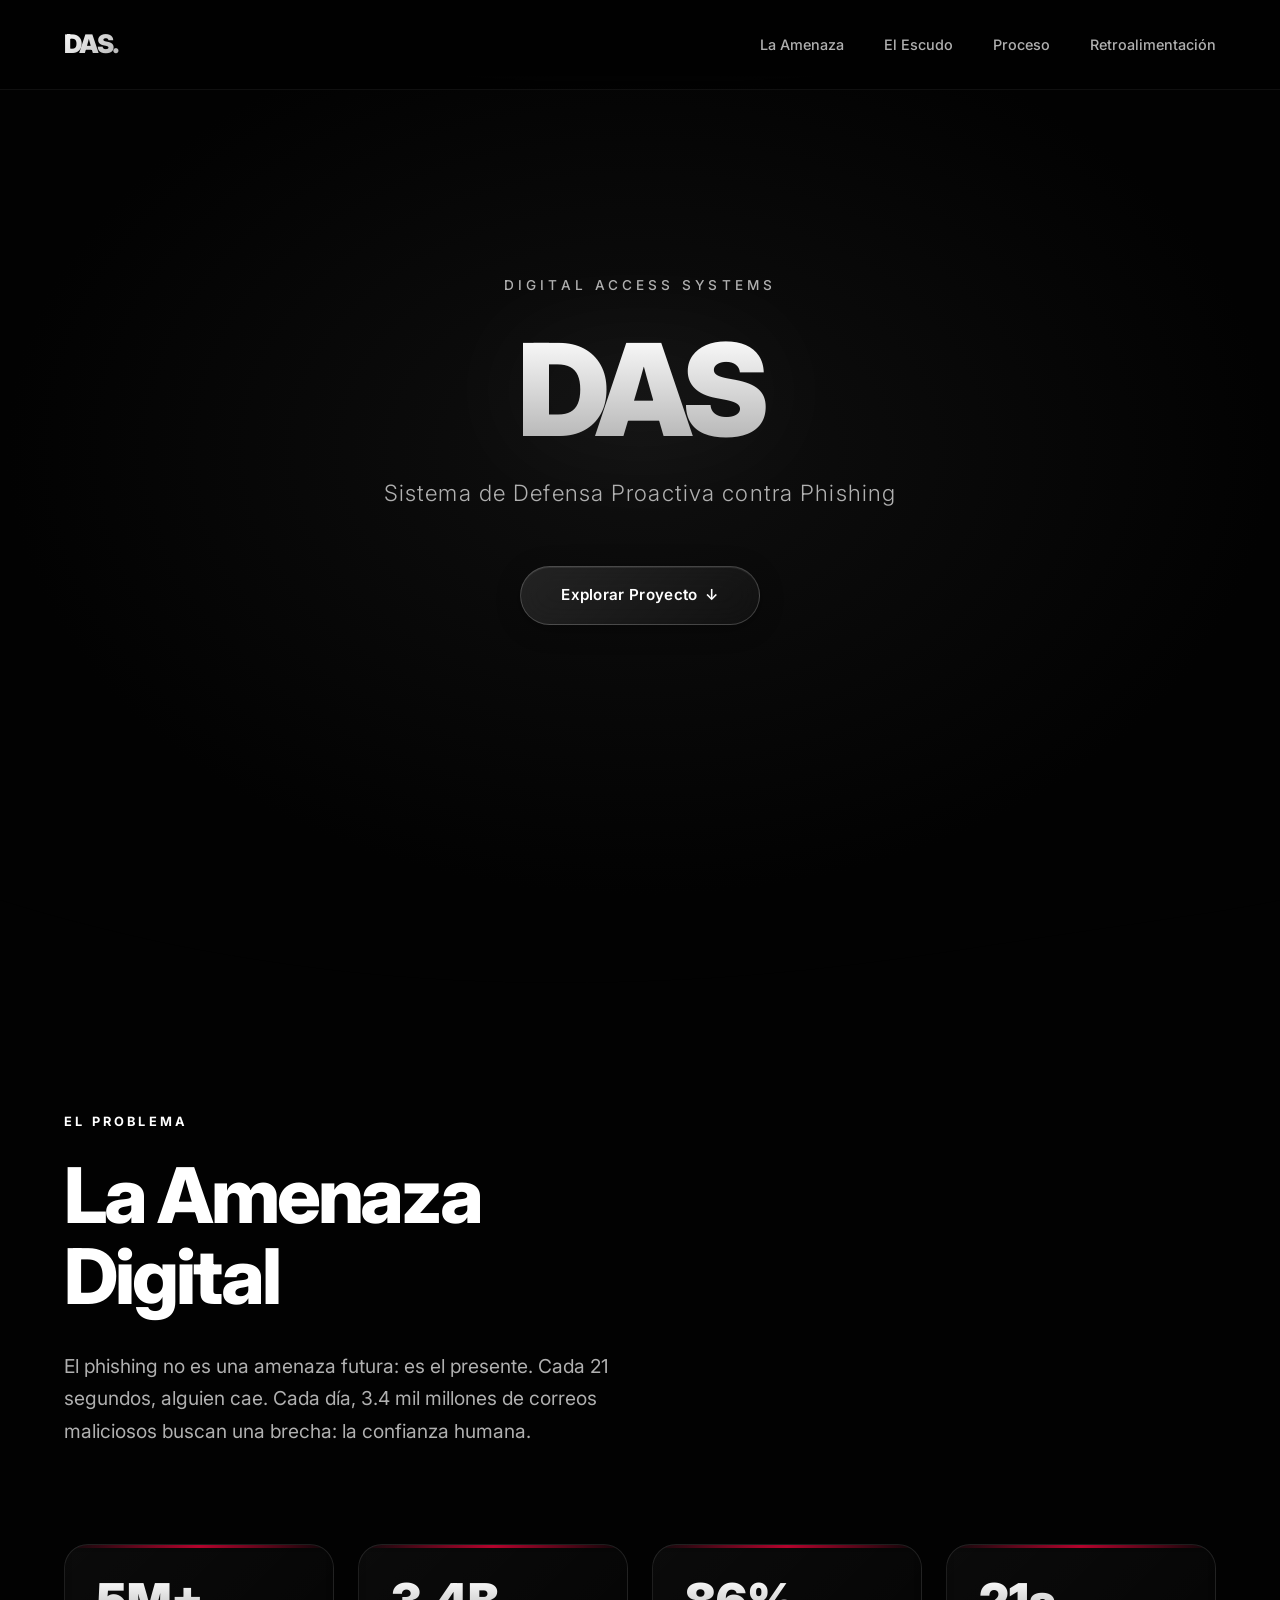
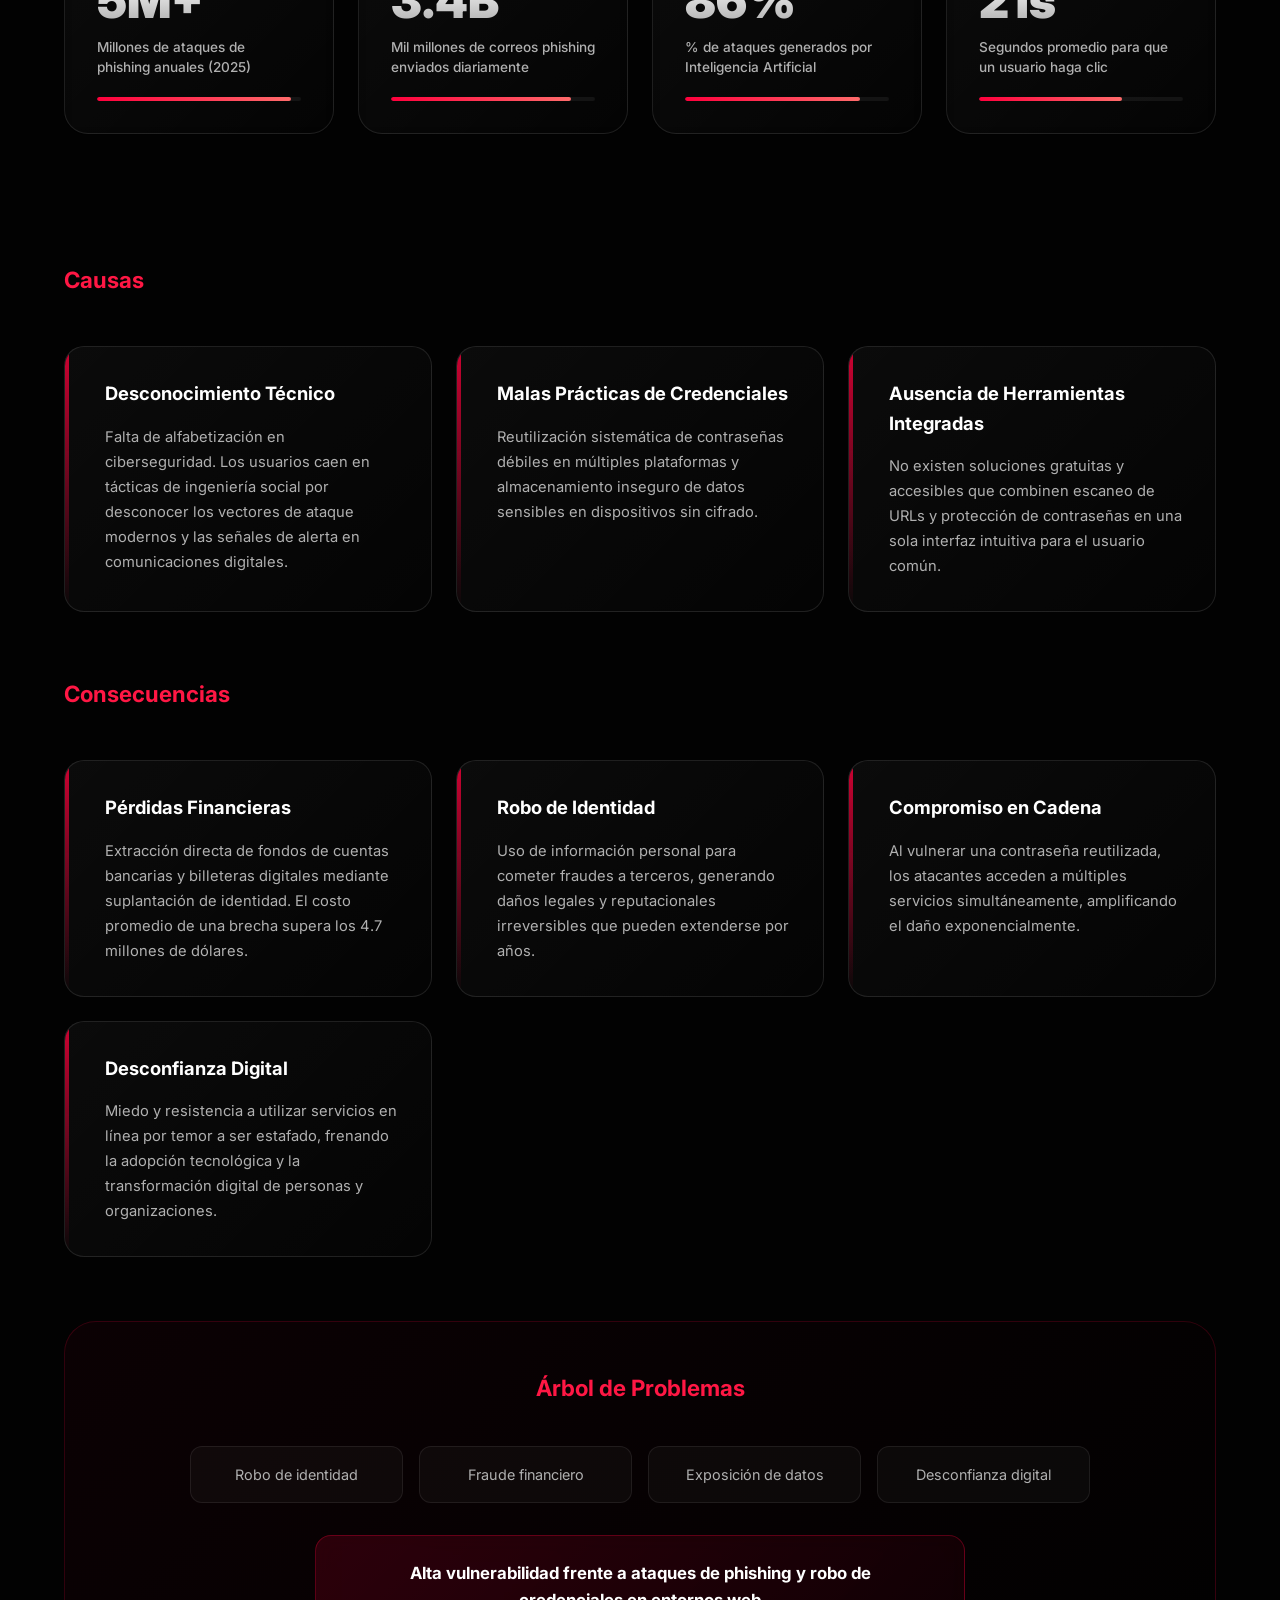
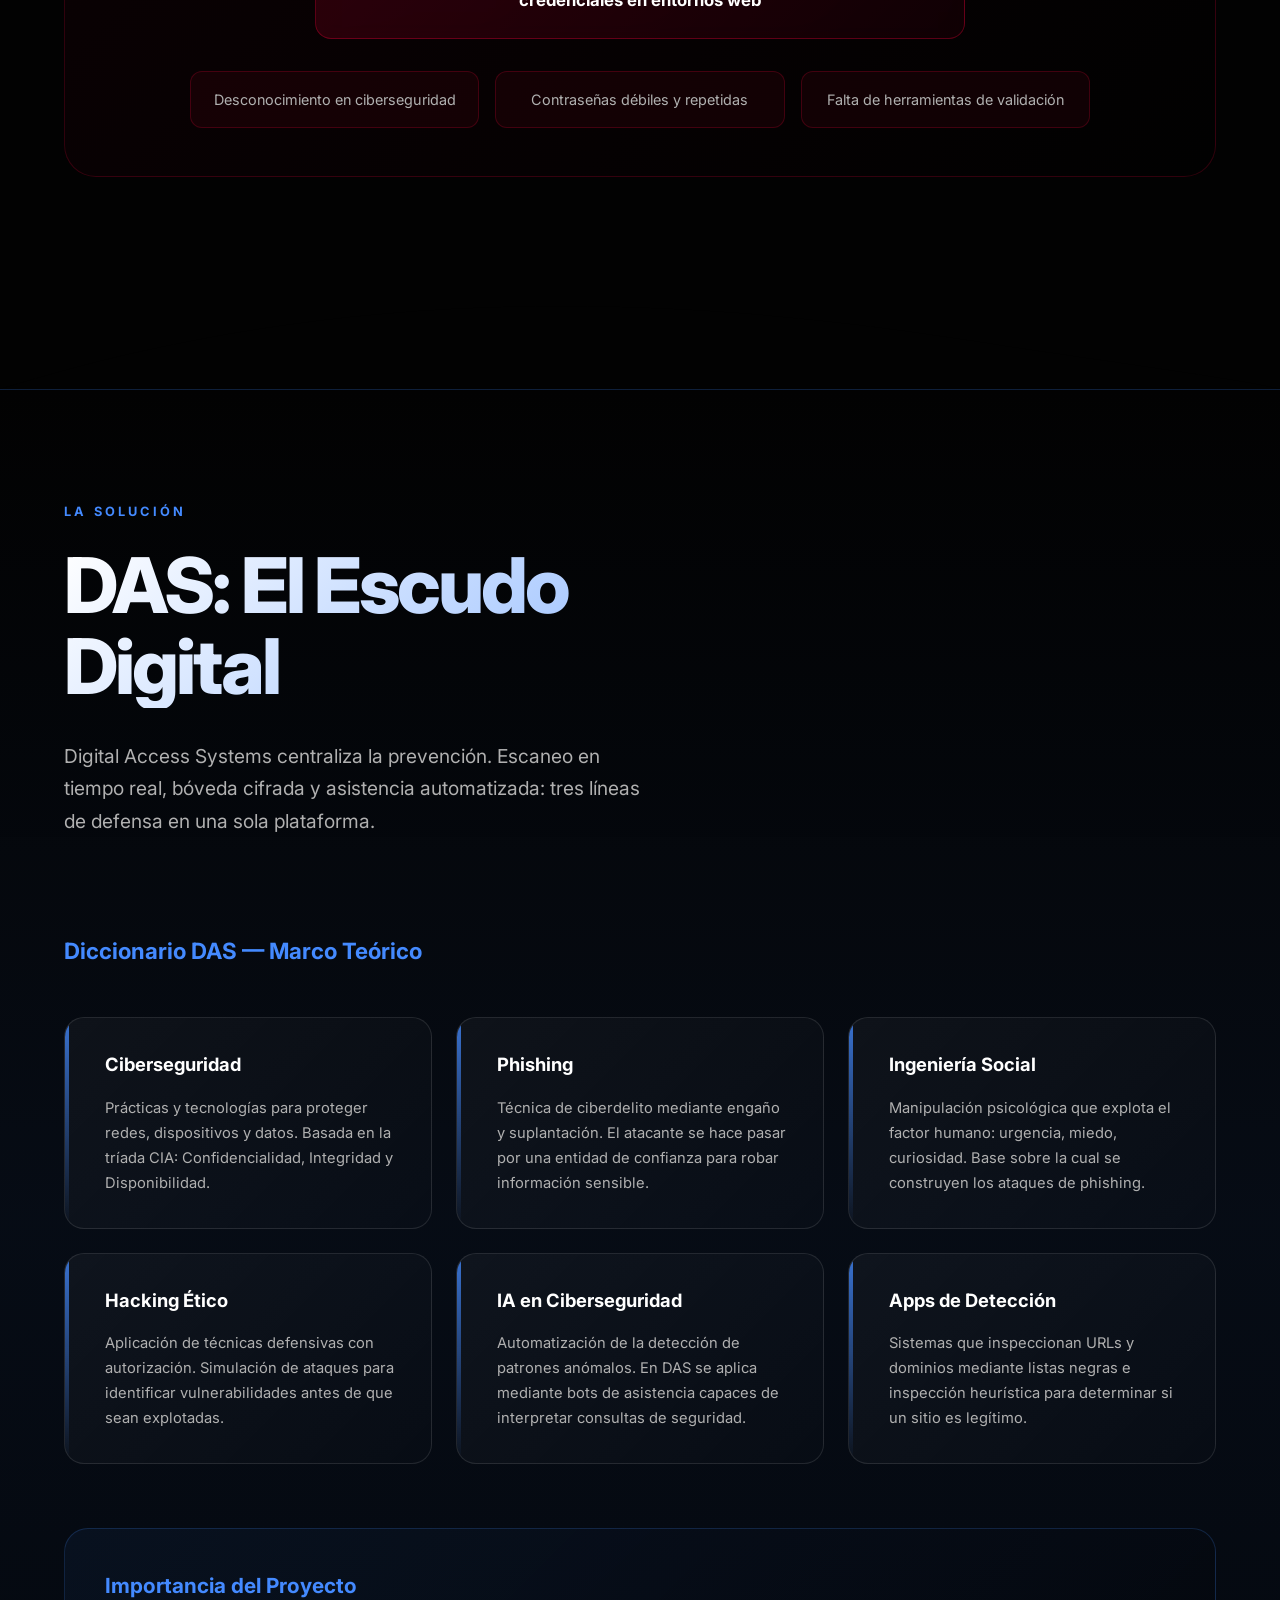
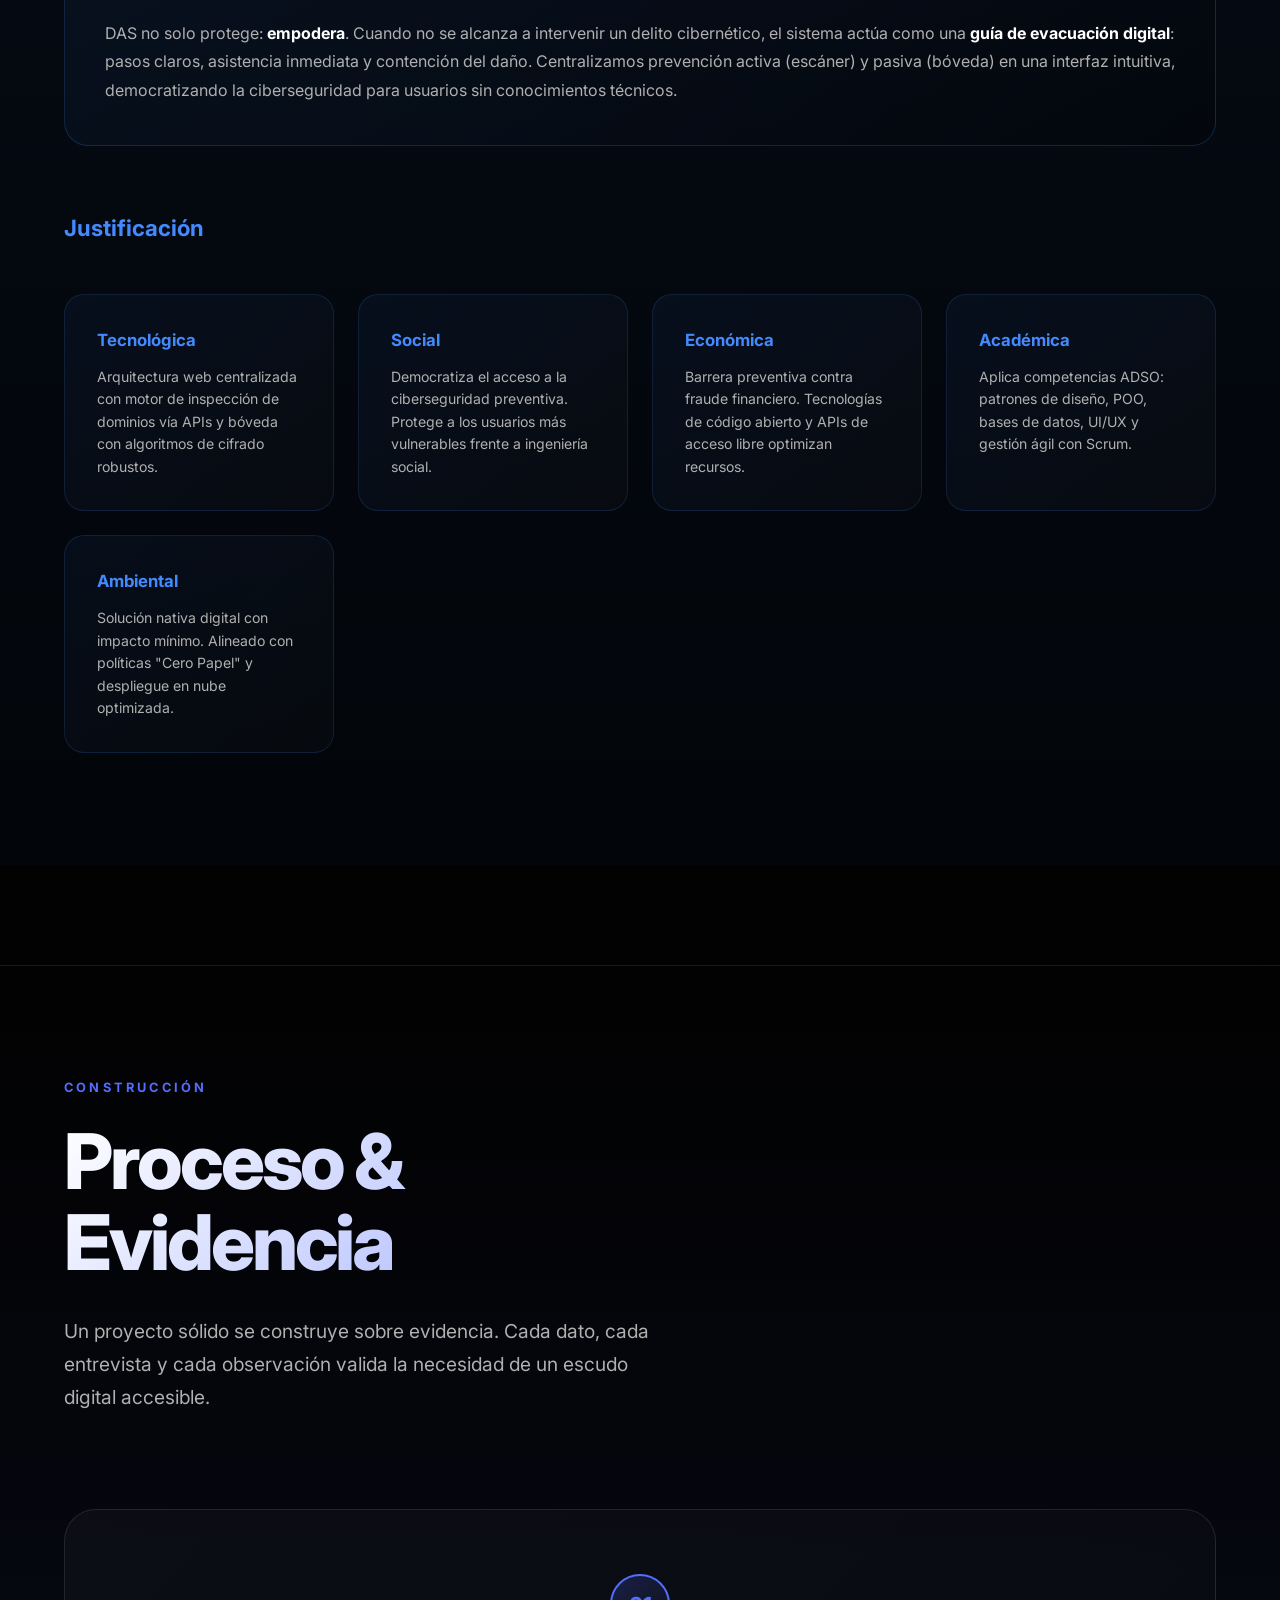
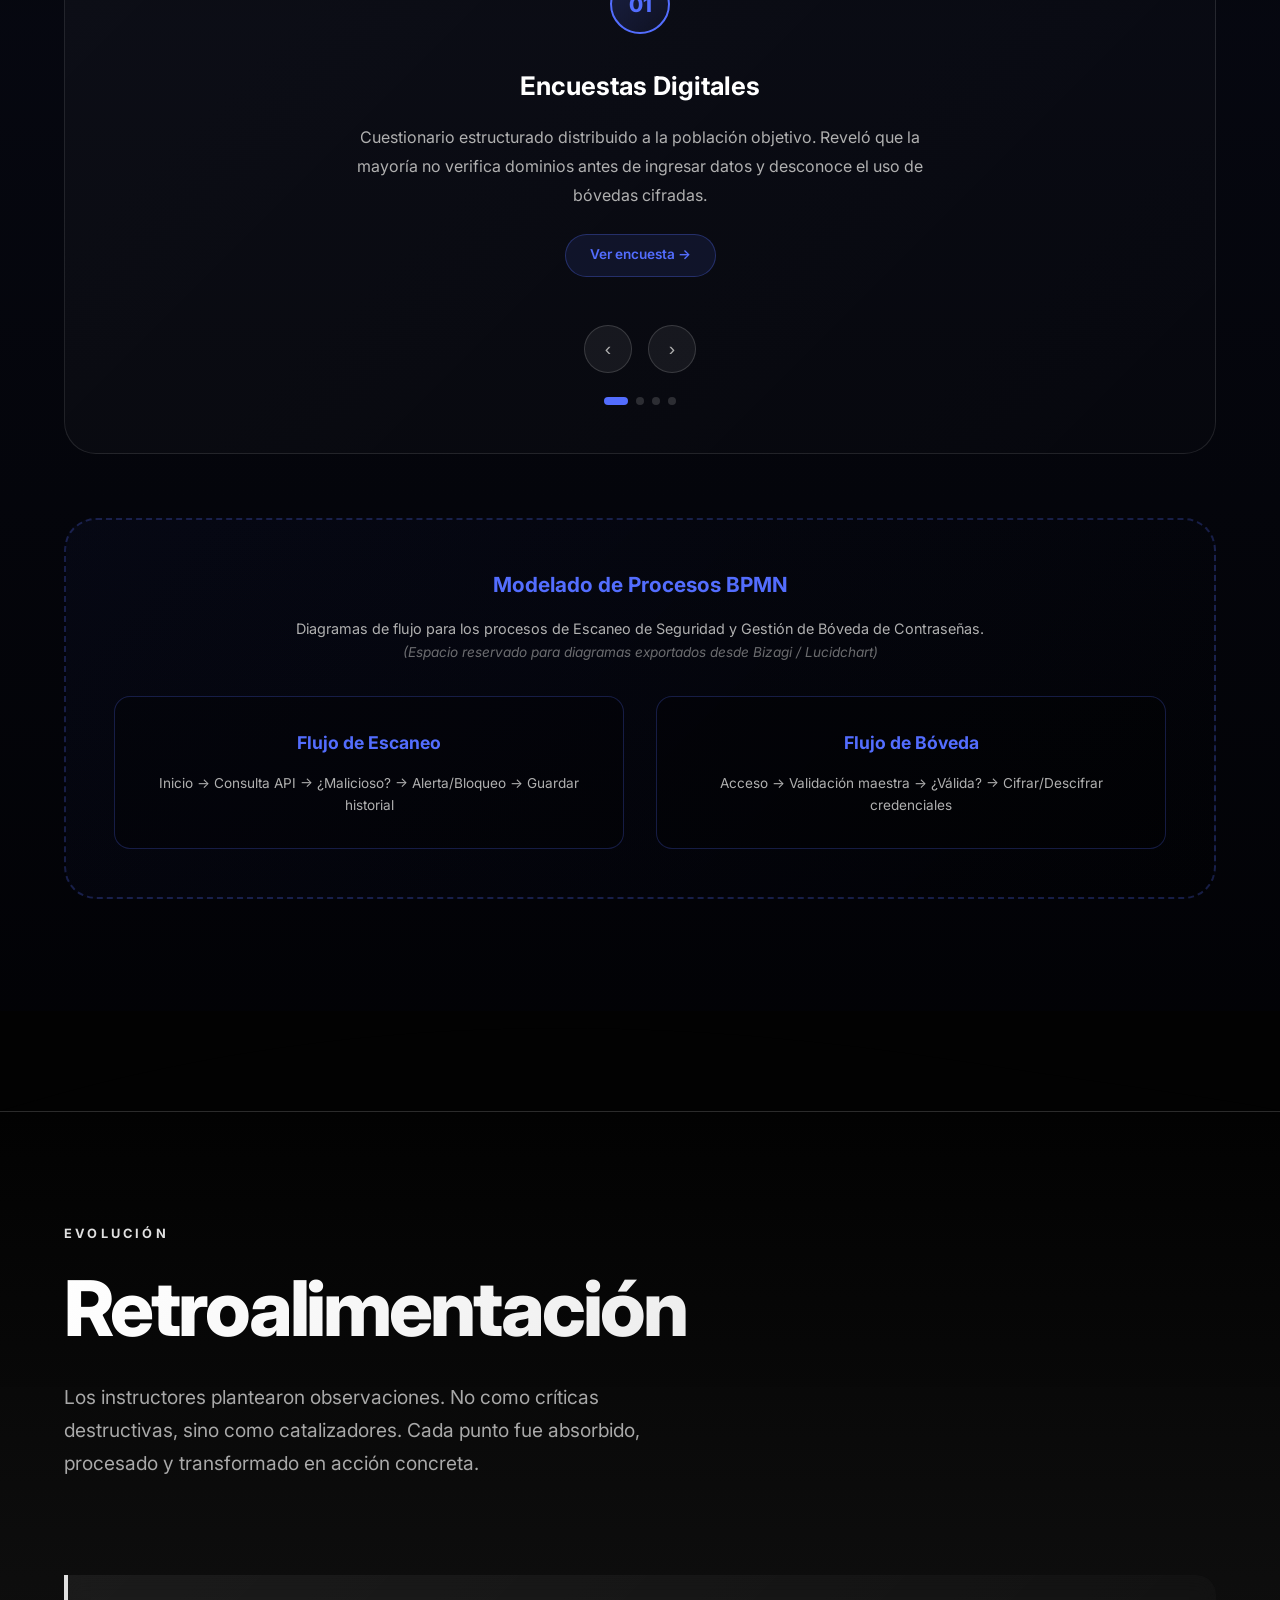
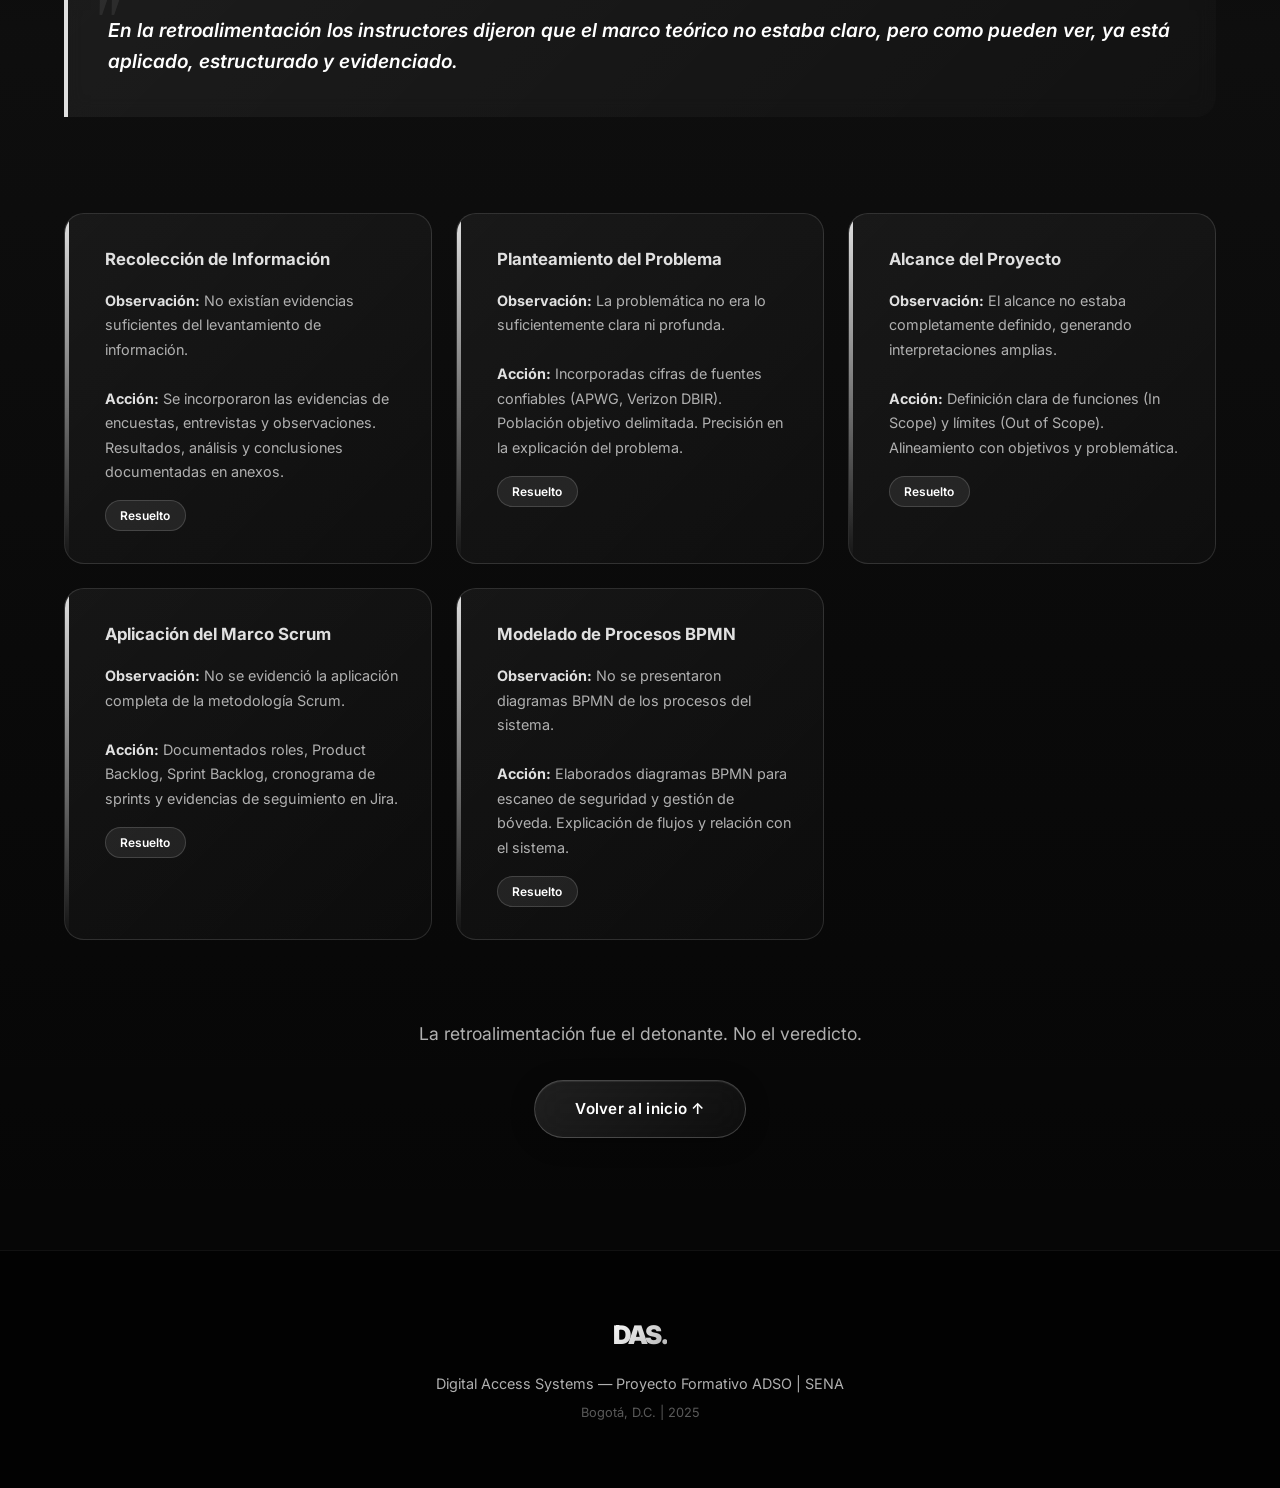
==== index.html @ 09467f26 "Primer commit del proyecto DAS" ====
<!DOCTYPE html>
<html lang="es">
<head>
    <meta charset="UTF-8">
    <meta name="viewport" content="width=device-width, initial-scale=1.0">
    <title>DAS — Digital Access Systems | Defensa Proactiva contra Phishing</title>
    <link rel="preconnect" href="https://fonts.googleapis.com">
    <link rel="preconnect" href="https://fonts.gstatic.com" crossorigin>
    <link href="https://fonts.googleapis.com/css2?family=Inter:wght@300;400;500;600;700;800;900&display=swap" rel="stylesheet">
    <style>
        :root {
            --negro: #020202; --negro-suave: #0a0a0a; --rojo: #ff003c; --rojo-suave: #ff1744;
            --rojo-tenue: rgba(255,0,60,0.08); --azul: #448aff; --azul-profundo: #0d47a1;
            --indigo: #536dfe; --indigo-profundo: #1a237e; --plata: #e0e0e0; --blanco: #ffffff;
            --gris-metal: #b0b0b0; --gris-oscuro: #1a1a1a; --gris-card: #141414;
        }
        * { margin: 0; padding: 0; box-sizing: border-box; }
        html { scroll-behavior: smooth; }
        body {
            font-family: 'Inter', sans-serif; background-color: var(--negro); color: var(--blanco);
            overflow-x: hidden; line-height: 1.6;
        }
        #particles-canvas {
            position: fixed; top: 0; left: 0; width: 100%; height: 100%;
            z-index: 0; pointer-events: none; opacity: 0.35;
        }
        nav {
            position: fixed; top: 0; width: 100%; z-index: 1000; padding: 1.5rem 5%;
            display: flex; justify-content: space-between; align-items: center;
            background: rgba(2,2,2,0.7); backdrop-filter: blur(20px); -webkit-backdrop-filter: blur(20px);
            border-bottom: 1px solid rgba(255,255,255,0.06); transition: all 0.3s ease;
        }
        nav.scrolled { padding: 1rem 5%; background: rgba(2,2,2,0.9); }
        .logo {
            font-weight: 900; font-size: 1.6rem; letter-spacing: -0.06em;
            background: linear-gradient(135deg, var(--blanco), var(--gris-metal));
            -webkit-background-clip: text; -webkit-text-fill-color: transparent;
        }
        .nav-links { display: flex; gap: 2.5rem; list-style: none; }
        .nav-links a {
            color: var(--gris-metal); text-decoration: none; font-weight: 500; font-size: 0.9rem;
            transition: color 0.3s ease; position: relative;
        }
        .nav-links a:hover { color: var(--blanco); }
        .nav-links a::after {
            content: ''; position: absolute; bottom: -5px; left: 0; width: 0; height: 2px;
            background: var(--blanco); transition: width 0.3s ease;
        }
        .nav-links a:hover::after { width: 100%; }
        .btn-metallic {
            display: inline-flex; align-items: center; justify-content: center; padding: 1rem 2.5rem;
            font-family: 'Inter', sans-serif; font-weight: 600; font-size: 0.95rem; color: var(--blanco);
            background: linear-gradient(135deg, rgba(255,255,255,0.1), rgba(255,255,255,0.03));
            backdrop-filter: blur(16px); -webkit-backdrop-filter: blur(16px);
            border: 1px solid rgba(255,255,255,0.2); border-radius: 100px; cursor: pointer;
            position: relative; overflow: hidden; transition: all 0.4s cubic-bezier(0.4,0,0.2,1);
            text-decoration: none; letter-spacing: 0.02em;
            box-shadow: 0 4px 24px rgba(0,0,0,0.3), inset 0 1px 0 rgba(255,255,255,0.08);
        }
        .btn-metallic::before {
            content: ''; position: absolute; top: 0; left: -100%; width: 100%; height: 100%;
            background: linear-gradient(90deg, transparent, rgba(255,255,255,0.5), transparent);
            transition: left 0.7s ease;
        }
        .btn-metallic:hover::before { left: 100%; }
        .btn-metallic:hover {
            transform: translateY(-3px);
            box-shadow: 0 12px 40px rgba(255,255,255,0.12), 0 0 30px rgba(255,255,255,0.08), inset 0 1px 0 rgba(255,255,255,0.15);
            border-color: rgba(255,255,255,0.5);
            background: linear-gradient(135deg, rgba(255,255,255,0.18), rgba(255,255,255,0.06));
        }
        .btn-metallic:active { transform: translateY(-1px); }
        .btn-glow-rojo:hover { box-shadow: 0 0 40px rgba(255,0,60,0.35), 0 10px 40px rgba(255,0,60,0.15); border-color: var(--rojo); }
        .btn-glow-azul:hover { box-shadow: 0 0 40px rgba(68,138,255,0.35), 0 10px 40px rgba(68,138,255,0.15); border-color: var(--azul); }
        .btn-glow-indigo:hover { box-shadow: 0 0 40px rgba(83,109,254,0.35), 0 10px 40px rgba(83,109,254,0.15); border-color: var(--indigo); }
        .btn-glow-plata:hover { box-shadow: 0 0 40px rgba(224,224,224,0.3), 0 10px 40px rgba(224,224,224,0.1); border-color: var(--plata); }
        section { position: relative; z-index: 1; padding: 7rem 5%; min-height: 100vh; display: flex; flex-direction: column; justify-content: center; }
        .section-label { font-size: 0.8rem; font-weight: 700; letter-spacing: 0.25em; text-transform: uppercase; margin-bottom: 1.5rem; opacity: 0.7; }
        .section-title { font-size: clamp(2.5rem, 6vw, 5rem); font-weight: 800; letter-spacing: -0.04em; line-height: 1.05; margin-bottom: 2rem; }
        .section-subtitle { font-size: 1.2rem; font-weight: 400; color: var(--gris-metal); max-width: 600px; margin-bottom: 3rem; line-height: 1.7; }
        .section-divider { position: relative; width: 100%; height: 100px; z-index: 2; overflow: hidden; }
        .section-divider svg { position: absolute; width: 100%; height: 100%; }
        .hero {
            min-height: 100vh; text-align: center; align-items: center;
            background: radial-gradient(ellipse at center, rgba(15,15,15,1) 0%, rgba(2,2,2,1) 70%); position: relative;
        }
        .hero-content { position: relative; z-index: 2; }
        .hero-pretitle {
            font-size: 0.85rem; font-weight: 500; letter-spacing: 0.3em; text-transform: uppercase;
            color: var(--gris-metal); margin-bottom: 2rem; opacity: 0; animation: fadeInUp 0.8s ease 0.2s forwards;
        }
        .hero-title {
            font-size: clamp(3.5rem, 10vw, 8rem); font-weight: 900; letter-spacing: -0.06em; line-height: 0.95;
            margin-bottom: 1.5rem;
            background: linear-gradient(180deg, var(--blanco) 0%, var(--gris-metal) 100%);
            -webkit-background-clip: text; -webkit-text-fill-color: transparent;
            filter: drop-shadow(0 0 60px rgba(255,255,255,0.08)); opacity: 0; animation: fadeInUp 0.8s ease 0.4s forwards;
        }
        .hero-subtitle {
            font-size: clamp(1rem, 2vw, 1.4rem); color: var(--gris-metal); font-weight: 300;
            margin-bottom: 3.5rem; letter-spacing: 0.05em; opacity: 0; animation: fadeInUp 0.8s ease 0.6s forwards;
        }
        .hero-btn { opacity: 0; animation: fadeInUp 0.8s ease 0.8s forwards; position: relative; }
        .hero-btn::after { content: '↓'; margin-left: 0.5rem; display: inline-block; animation: bounceDown 2s ease infinite; }
        @keyframes fadeInUp { from { opacity: 0; transform: translateY(30px); } to { opacity: 1; transform: translateY(0); } }
        @keyframes bounceDown { 0%, 100% { transform: translateY(0); } 50% { transform: translateY(6px); } }
        .stats-dashboard { display: grid; grid-template-columns: repeat(auto-fit, minmax(260px, 1fr)); gap: 1.5rem; margin: 3rem 0; }
        .stat-item {
            background: linear-gradient(135deg, rgba(255,255,255,0.04), rgba(255,255,255,0.01));
            backdrop-filter: blur(12px); border: 1px solid rgba(255,255,255,0.1); border-radius: 24px;
            padding: 2rem; cursor: pointer; transition: all 0.4s cubic-bezier(0.4,0,0.2,1);
            position: relative; overflow: hidden;
        }
        .stat-item::before { content: ''; position: absolute; top: 0; left: 0; width: 100%; height: 3px;
            background: linear-gradient(90deg, transparent, var(--rojo), transparent); opacity: 0.7;
        }
        .stat-item:hover { transform: translateY(-8px) scale(1.02); border-color: rgba(255,0,60,0.4);
            box-shadow: 0 20px 50px rgba(255,0,60,0.15), 0 0 30px rgba(255,0,60,0.05);
        }
        .stat-item:hover .stat-number { filter: drop-shadow(0 0 15px rgba(255,0,60,0.4)); }
        .stat-number {
            font-size: 3rem; font-weight: 900; line-height: 1; margin-bottom: 0.75rem;
            background: linear-gradient(180deg, var(--blanco), var(--gris-metal));
            -webkit-background-clip: text; -webkit-text-fill-color: transparent; transition: filter 0.3s ease;
        }
        .stat-desc { font-size: 0.85rem; color: var(--gris-metal); font-weight: 500; line-height: 1.5; }
        .stat-bar { width: 100%; height: 4px; background: rgba(255,255,255,0.06); border-radius: 2px; margin-top: 1.25rem; overflow: hidden; }
        .stat-bar-fill { height: 100%; border-radius: 2px; background: linear-gradient(90deg, var(--rojo), #ff6b6b); width: 0;
            transition: width 1.5s cubic-bezier(0.4,0,0.2,1);
        }
        .modal-overlay {
            position: fixed; top: 0; left: 0; width: 100%; height: 100%;
            background: rgba(0,0,0,0.85); backdrop-filter: blur(10px); z-index: 9999;
            display: flex; align-items: center; justify-content: center;
            opacity: 0; pointer-events: none; transition: opacity 0.3s ease;
        }
        .modal-overlay.active { opacity: 1; pointer-events: all; }
        .modal-content {
            background: linear-gradient(135deg, #0f0f0f, #1a1a1a); border: 1px solid rgba(255,0,60,0.3);
            border-radius: 32px; padding: 3rem; max-width: 600px; width: 90%; position: relative;
            transform: scale(0.9); transition: transform 0.3s ease;
            box-shadow: 0 30px 60px rgba(0,0,0,0.5), 0 0 40px rgba(255,0,60,0.1);
        }
        .modal-overlay.active .modal-content { transform: scale(1); }
        .modal-close {
            position: absolute; top: 1.5rem; right: 1.5rem; width: 36px; height: 36px; border-radius: 50%;
            background: rgba(255,255,255,0.08); border: 1px solid rgba(255,255,255,0.15);
            color: var(--gris-metal); font-size: 1.2rem; cursor: pointer;
            display: flex; align-items: center; justify-content: center; transition: all 0.3s ease;
        }
        .modal-close:hover { background: rgba(255,0,60,0.2); color: var(--blanco); border-color: var(--rojo); }
        .modal-title { font-size: 1.5rem; font-weight: 800; margin-bottom: 0.5rem; color: var(--blanco); }
        .modal-number { font-size: 3.5rem; font-weight: 900; margin: 1rem 0;
            background: linear-gradient(180deg, var(--rojo-suave), var(--rojo));
            -webkit-background-clip: text; -webkit-text-fill-color: transparent;
        }
        .modal-chart { width: 100%; height: 120px; margin: 1.5rem 0;
            background: rgba(255,0,60,0.05); border-radius: 16px;
            border: 1px solid rgba(255,0,60,0.15); position: relative; overflow: hidden;
            display: flex; align-items: flex-end; justify-content: space-around; padding: 0 1rem 0;
        }
        .modal-chart-bar { width: 10%; border-radius: 4px 4px 0 0;
            background: linear-gradient(to top, var(--rojo), rgba(255,0,60,0.3));
            transition: height 1s ease; height: 0;
        }
        .modal-text { color: var(--gris-metal); font-size: 0.95rem; line-height: 1.7; }
        .modal-source { margin-top: 1.5rem; padding-top: 1rem; border-top: 1px solid rgba(255,255,255,0.08);
            font-size: 0.8rem; color: rgba(255,255,255,0.4);
        }
        .cards-grid { display: grid; grid-template-columns: repeat(auto-fit, minmax(280px, 1fr)); gap: 1.5rem; margin-top: 3rem; }
        .retro-card {
            background: linear-gradient(135deg, rgba(255,255,255,0.04), rgba(255,255,255,0.01));
            border: 1px solid rgba(255,255,255,0.1); border-radius: 20px; padding: 2rem;
            transition: all 0.4s cubic-bezier(0.4,0,0.2,1); position: relative; overflow: hidden;
        }
        .retro-card::before { content: ''; position: absolute; top: 0; left: 0; width: 4px; height: 100%;
            background: linear-gradient(to bottom, var(--rojo), transparent); opacity: 0.8;
        }
        .retro-card:hover { transform: translateY(-6px); border-color: rgba(255,0,60,0.35);
            box-shadow: 0 15px 40px rgba(255,0,60,0.12);
        }
        .retro-card h3 { font-size: 1.15rem; font-weight: 700; margin-bottom: 1rem; color: var(--blanco); padding-left: 0.5rem; }
        .retro-card p { color: var(--gris-metal); font-size: 0.92rem; line-height: 1.7; padding-left: 0.5rem; }
        .tree-container { margin-top: 4rem; padding: 3rem;
            background: linear-gradient(135deg, rgba(255,0,60,0.04), rgba(0,0,0,0.3));
            border-radius: 32px; border: 1px solid rgba(255,0,60,0.18); position: relative; overflow: hidden;
        }
        .tree-title { text-align: center; font-size: 1.4rem; font-weight: 700; margin-bottom: 2.5rem; color: var(--rojo-suave); }
        .tree-diagram { display: flex; flex-direction: column; align-items: center; gap: 2rem; }
        .tree-trunk {
            background: linear-gradient(135deg, rgba(255,0,60,0.15), rgba(255,0,60,0.05));
            border: 1px solid rgba(255,0,60,0.3); border-radius: 16px; padding: 1.5rem 3rem;
            font-weight: 700; font-size: 1.05rem; text-align: center; max-width: 650px; width: 100%; backdrop-filter: blur(10px);
        }
        .tree-branches, .tree-roots { display: grid; grid-template-columns: repeat(auto-fit, minmax(200px, 1fr)); gap: 1rem; width: 100%; max-width: 900px; }
        .tree-branch, .tree-root { background: rgba(255,255,255,0.03); border: 1px solid rgba(255,255,255,0.08); border-radius: 12px;
            padding: 1rem; text-align: center; font-size: 0.9rem; color: var(--gris-metal);
        }
        .tree-root { background: rgba(255,0,60,0.06); border-color: rgba(255,0,60,0.2); }
        #escudo { background: linear-gradient(180deg, var(--negro) 0%, rgba(68,138,255,0.08) 40%, rgba(13,71,161,0.05) 100%);
            border-top: 1px solid rgba(68,138,255,0.2);
        }
        #escudo .section-label { color: var(--azul); }
        #escudo .section-title { background: linear-gradient(135deg, var(--blanco), var(--azul)); -webkit-background-clip: text; -webkit-text-fill-color: transparent; }
        #escudo .retro-card::before { background: linear-gradient(to bottom, var(--azul), transparent); }
        #escudo .retro-card:hover { border-color: rgba(68,138,255,0.35); box-shadow: 0 15px 40px rgba(68,138,255,0.1); }
        .justification-grid { display: grid; grid-template-columns: repeat(auto-fit, minmax(250px, 1fr)); gap: 1.5rem; margin-top: 3rem; }
        .justification-card {
            background: linear-gradient(135deg, rgba(68,138,255,0.06), rgba(255,255,255,0.02));
            border: 1px solid rgba(68,138,255,0.15); border-radius: 20px; padding: 2rem; transition: all 0.3s ease;
        }
        .justification-card:hover { transform: translateY(-5px); border-color: rgba(68,138,255,0.4); box-shadow: 0 15px 35px rgba(68,138,255,0.1); }
        .justification-card h4 { color: var(--azul); font-size: 1.05rem; font-weight: 700; margin-bottom: 0.75rem; }
        .justification-card p { color: var(--gris-metal); font-size: 0.88rem; line-height: 1.6; }
        #proceso { background: linear-gradient(180deg, var(--negro) 0%, rgba(83,109,254,0.06) 40%, rgba(26,35,126,0.04) 100%);
            border-top: 1px solid rgba(83,109,254,0.2);
        }
        #proceso .section-label { color: var(--indigo); }
        #proceso .section-title { background: linear-gradient(135deg, var(--blanco), var(--indigo)); -webkit-background-clip: text; -webkit-text-fill-color: transparent; }
        .carousel-container { position: relative; margin-top: 3rem;
            background: linear-gradient(135deg, rgba(255,255,255,0.03), rgba(255,255,255,0.01));
            border: 1px solid rgba(255,255,255,0.1); border-radius: 32px; padding: 3rem; overflow: hidden;
        }
        .carousel-slides { display: flex; transition: transform 0.5s cubic-bezier(0.4,0,0.2,1); }
        .carousel-slide { min-width: 100%; padding: 1rem; display: flex; flex-direction: column; align-items: center; text-align: center; }
        .carousel-slide-number {
            width: 60px; height: 60px; border-radius: 50%;
            background: linear-gradient(135deg, rgba(83,109,254,0.2), rgba(83,109,254,0.05));
            border: 2px solid var(--indigo); display: flex; align-items: center; justify-content: center;
            font-weight: 800; font-size: 1.3rem; color: var(--indigo); margin-bottom: 2rem; flex-shrink: 0;
        }
        .carousel-slide h3 { font-size: 1.6rem; font-weight: 700; margin-bottom: 1rem; color: var(--blanco); }
        .carousel-slide p { color: var(--gris-metal); font-size: 1rem; line-height: 1.8; max-width: 600px; }
        .carousel-slide .slide-link {
            margin-top: 1.5rem; padding: 0.6rem 1.5rem; background: rgba(83,109,254,0.1);
            border: 1px solid rgba(83,109,254,0.3); border-radius: 100px; color: var(--indigo);
            font-size: 0.85rem; font-weight: 600; text-decoration: none; transition: all 0.3s ease;
        }
        .carousel-slide .slide-link:hover { background: rgba(83,109,254,0.2); border-color: var(--indigo); color: var(--blanco); }
        .carousel-nav { display: flex; justify-content: center; gap: 1rem; margin-top: 2rem; }
        .carousel-btn {
            width: 48px; height: 48px; border-radius: 50%; background: rgba(255,255,255,0.06);
            border: 1px solid rgba(255,255,255,0.15); color: var(--gris-metal); font-size: 1.2rem;
            cursor: pointer; display: flex; align-items: center; justify-content: center; transition: all 0.3s ease;
        }
        .carousel-btn:hover { background: rgba(83,109,254,0.15); border-color: var(--indigo); color: var(--indigo); transform: scale(1.1); }
        .carousel-dots { display: flex; justify-content: center; gap: 0.5rem; margin-top: 1.5rem; }
        .carousel-dot { width: 8px; height: 8px; border-radius: 50%; background: rgba(255,255,255,0.15); cursor: pointer; transition: all 0.3s ease; }
        .carousel-dot.active { background: var(--indigo); width: 24px; border-radius: 4px; }
        .bpmn-placeholder { margin-top: 4rem; padding: 3rem;
            background: linear-gradient(135deg, rgba(83,109,254,0.04), rgba(0,0,0,0.2));
            border-radius: 32px; border: 2px dashed rgba(83,109,254,0.25); text-align: center;
        }
        .bpmn-placeholder h3 { color: var(--indigo); margin-bottom: 1rem; font-size: 1.3rem; }
        .bpmn-placeholder p { color: var(--gris-metal); font-size: 0.9rem; }
        #retroalimentacion { background: linear-gradient(180deg, var(--negro) 0%, rgba(224,224,224,0.06) 30%, rgba(255,255,255,0.02) 100%);
            border-top: 1px solid rgba(255,255,255,0.15);
        }
        #retroalimentacion .section-label { color: var(--plata); }
        #retroalimentacion .section-title { background: linear-gradient(135deg, var(--blanco), var(--plata)); -webkit-background-clip: text; -webkit-text-fill-color: transparent; }
        #retroalimentacion .section-subtitle { color: rgba(255,255,255,0.65); }
        .quote-box {
            background: linear-gradient(135deg, rgba(255,255,255,0.06), rgba(255,255,255,0.02));
            border-left: 4px solid var(--plata); border-radius: 0 20px 20px 0; padding: 2.5rem; margin: 3rem 0;
            font-size: 1.2rem; font-weight: 600; font-style: italic; color: var(--blanco);
            backdrop-filter: blur(10px); position: relative;
        }
        .quote-box::before { content: '"'; position: absolute; top: -5px; left: 20px;
            font-size: 4rem; color: rgba(255,255,255,0.08); font-family: serif;
        }
        .feedback-grid { display: grid; grid-template-columns: repeat(auto-fit, minmax(300px, 1fr)); gap: 1.5rem; margin-top: 3rem; }
        .feedback-card {
            background: linear-gradient(135deg, rgba(255,255,255,0.05), rgba(255,255,255,0.02));
            border: 1px solid rgba(255,255,255,0.12); border-radius: 20px; padding: 2rem;
            transition: all 0.4s cubic-bezier(0.4,0,0.2,1); position: relative; overflow: hidden;
        }
        .feedback-card::before { content: ''; position: absolute; top: 0; left: 0; width: 4px; height: 100%;
            background: linear-gradient(to bottom, var(--plata), transparent);
        }
        .feedback-card:hover { border-color: rgba(255,255,255,0.3); box-shadow: 0 15px 35px rgba(255,255,255,0.08); transform: translateY(-5px); }
        .feedback-card h4 { color: var(--plata); font-size: 1.05rem; font-weight: 700; margin-bottom: 1rem; padding-left: 0.5rem; }
        .feedback-card p { color: var(--gris-metal); font-size: 0.9rem; line-height: 1.7; padding-left: 0.5rem; }
        .feedback-card .tag {
            display: inline-block; padding: 0.3rem 0.9rem; background: rgba(255,255,255,0.08);
            border-radius: 100px; font-size: 0.75rem; font-weight: 600; color: var(--blanco);
            margin-top: 1rem; margin-left: 0.5rem; border: 1px solid rgba(255,255,255,0.15);
        }
        footer { background: var(--negro); border-top: 1px solid rgba(255,255,255,0.06);
            padding: 4rem 5%; text-align: center; color: var(--gris-metal); font-size: 0.9rem; position: relative; z-index: 1;
        }
        footer .logo { margin-bottom: 1rem; display: inline-block; }
        .fade-in { opacity: 0; transform: translateY(30px); transition: opacity 0.8s ease, transform 0.8s ease; }
        .fade-in.visible { opacity: 1; transform: translateY(0); }
        .delay-1 { transition-delay: 0.1s; }
        .delay-2 { transition-delay: 0.2s; }
        .delay-3 { transition-delay: 0.3s; }
        .delay-4 { transition-delay: 0.4s; }
        @media (max-width: 768px) {
            .nav-links { display: none; }
            .stats-dashboard { grid-template-columns: 1fr; }
            .cards-grid { grid-template-columns: 1fr; }
            .justification-grid { grid-template-columns: 1fr; }
            .feedback-grid { grid-template-columns: 1fr; }
            .tree-branches, .tree-roots { grid-template-columns: 1fr; }
            section { padding: 5rem 5%; }
            .carousel-container { padding: 2rem 1.5rem; }
            .modal-content { padding: 2rem; }
        }
        ::-webkit-scrollbar { width: 8px; }
        ::-webkit-scrollbar-track { background: var(--negro); }
        ::-webkit-scrollbar-thumb { background: var(--gris-oscuro); border-radius: 4px; }
        ::-webkit-scrollbar-thumb:hover { background: var(--gris-metal); }
    </style>
</head>
<body>

<canvas id="particles-canvas"></canvas>

<nav id="navbar">
    <div class="logo">DAS.</div>
    <ul class="nav-links">
        <li><a href="#amenaza">La Amenaza</a></li>
        <li><a href="#escudo">El Escudo</a></li>
        <li><a href="#proceso">Proceso</a></li>
        <li><a href="#retroalimentacion">Retroalimentación</a></li>
    </ul>
</nav>

<section class="hero">
    <div class="hero-content">
        <p class="hero-pretitle">Digital Access Systems</p>
        <h1 class="hero-title">DAS</h1>
        <p class="hero-subtitle">Sistema de Defensa Proactiva contra Phishing</p>
        <a href="#amenaza" class="btn-metallic btn-glow-rojo hero-btn">Explorar Proyecto</a>
    </div>
</section>

<div class="section-divider">
    <svg viewBox="0 0 1440 100" preserveAspectRatio="none">
        <path d="M0,0 C360,100 720,100 1080,50 C1260,25 1380,12 1440,0 L1440,100 L0,100 Z" fill="#020202"></path>
    </svg>
</div>

<section id="amenaza">
    <div class="section-label fade-in">El Problema</div>
    <h2 class="section-title fade-in delay-1">La Amenaza<br>Digital</h2>
    <p class="section-subtitle fade-in delay-2">
        El phishing no es una amenaza futura: es el presente. Cada 21 segundos, alguien cae. 
        Cada día, 3.4 mil millones de correos maliciosos buscan una brecha: la confianza humana.
    </p>

    <div class="stats-dashboard fade-in delay-3">
        <div class="stat-item" onclick="openModal(0)">
            <div class="stat-number" data-target="5">0</div>
            <div class="stat-desc">Millones de ataques de phishing anuales (2025)</div>
            <div class="stat-bar"><div class="stat-bar-fill" data-width="95"></div></div>
        </div>
        <div class="stat-item" onclick="openModal(1)">
            <div class="stat-number" data-target="3.4">0</div>
            <div class="stat-desc">Mil millones de correos phishing enviados diariamente</div>
            <div class="stat-bar"><div class="stat-bar-fill" data-width="88"></div></div>
        </div>
        <div class="stat-item" onclick="openModal(2)">
            <div class="stat-number" data-target="86">0</div>
            <div class="stat-desc">% de ataques generados por Inteligencia Artificial</div>
            <div class="stat-bar"><div class="stat-bar-fill" data-width="86"></div></div>
        </div>
        <div class="stat-item" onclick="openModal(3)">
            <div class="stat-number" data-target="21">0</div>
            <div class="stat-desc">Segundos promedio para que un usuario haga clic</div>
            <div class="stat-bar"><div class="stat-bar-fill" data-width="70"></div></div>
        </div>
    </div>

    <div class="modal-overlay" id="statModal" onclick="closeModal(event)">
        <div class="modal-content" onclick="event.stopPropagation()">
            <button class="modal-close" onclick="closeModal()">×</button>
            <div class="modal-title" id="modalTitle">Título</div>
            <div class="modal-number" id="modalNumber">0</div>
            <div class="modal-chart" id="modalChart"></div>
            <div class="modal-text" id="modalText">Descripción</div>
            <div class="modal-source" id="modalSource">Fuente</div>
        </div>
    </div>

    <div style="margin-top: 5rem;">
        <h3 style="font-size: 1.4rem; font-weight: 700; margin-bottom: 2rem; color: var(--rojo-suave);">Causas</h3>
        <div class="cards-grid">
            <div class="retro-card fade-in">
                <h3>Desconocimiento Técnico</h3>
                <p>Falta de alfabetización en ciberseguridad. Los usuarios caen en tácticas de ingeniería social por desconocer los vectores de ataque modernos y las señales de alerta en comunicaciones digitales.</p>
            </div>
            <div class="retro-card fade-in delay-1">
                <h3>Malas Prácticas de Credenciales</h3>
                <p>Reutilización sistemática de contraseñas débiles en múltiples plataformas y almacenamiento inseguro de datos sensibles en dispositivos sin cifrado.</p>
            </div>
            <div class="retro-card fade-in delay-2">
                <h3>Ausencia de Herramientas Integradas</h3>
                <p>No existen soluciones gratuitas y accesibles que combinen escaneo de URLs y protección de contraseñas en una sola interfaz intuitiva para el usuario común.</p>
            </div>
        </div>
    </div>

    <div style="margin-top: 4rem;">
        <h3 style="font-size: 1.4rem; font-weight: 700; margin-bottom: 2rem; color: var(--rojo-suave);">Consecuencias</h3>
        <div class="cards-grid">
            <div class="retro-card fade-in">
                <h3>Pérdidas Financieras</h3>
                <p>Extracción directa de fondos de cuentas bancarias y billeteras digitales mediante suplantación de identidad. El costo promedio de una brecha supera los 4.7 millones de dólares.</p>
            </div>
            <div class="retro-card fade-in delay-1">
                <h3>Robo de Identidad</h3>
                <p>Uso de información personal para cometer fraudes a terceros, generando daños legales y reputacionales irreversibles que pueden extenderse por años.</p>
            </div>
            <div class="retro-card fade-in delay-2">
                <h3>Compromiso en Cadena</h3>
                <p>Al vulnerar una contraseña reutilizada, los atacantes acceden a múltiples servicios simultáneamente, amplificando el daño exponencialmente.</p>
            </div>
            <div class="retro-card fade-in delay-3">
                <h3>Desconfianza Digital</h3>
                <p>Miedo y resistencia a utilizar servicios en línea por temor a ser estafado, frenando la adopción tecnológica y la transformación digital de personas y organizaciones.</p>
            </div>
        </div>
    </div>

    <div class="tree-container fade-in">
        <div class="tree-title">Árbol de Problemas</div>
        <div class="tree-diagram">
            <div class="tree-branches">
                <div class="tree-branch">Robo de identidad</div>
                <div class="tree-branch">Fraude financiero</div>
                <div class="tree-branch">Exposición de datos</div>
                <div class="tree-branch">Desconfianza digital</div>
            </div>
            <div class="tree-trunk">
                Alta vulnerabilidad frente a ataques de phishing y robo de credenciales en entornos web
            </div>
            <div class="tree-roots">
                <div class="tree-root">Desconocimiento en ciberseguridad</div>
                <div class="tree-root">Contraseñas débiles y repetidas</div>
                <div class="tree-root">Falta de herramientas de validación</div>
            </div>
        </div>
    </div>
</section>

<div class="section-divider divider-rojo">
    <svg viewBox="0 0 1440 100" preserveAspectRatio="none">
        <path d="M0,100 C360,0 720,0 1080,50 C1260,75 1380,88 1440,100 L1440,0 L0,0 Z" fill="#020202"></path>
    </svg>
</div>

<section id="escudo">
    <div class="section-label fade-in">La Solución</div>
    <h2 class="section-title fade-in delay-1">DAS: El Escudo<br>Digital</h2>
    <p class="section-subtitle fade-in delay-2">
        Digital Access Systems centraliza la prevención. Escaneo en tiempo real, bóveda cifrada 
        y asistencia automatizada: tres líneas de defensa en una sola plataforma.
    </p>

    <div style="margin-top: 3rem;">
        <h3 style="font-size: 1.4rem; font-weight: 700; margin-bottom: 2rem; color: var(--azul);">Diccionario DAS — Marco Teórico</h3>
        <div class="cards-grid">
            <div class="retro-card fade-in">
                <h3>Ciberseguridad</h3>
                <p>Prácticas y tecnologías para proteger redes, dispositivos y datos. Basada en la tríada CIA: Confidencialidad, Integridad y Disponibilidad.</p>
            </div>
            <div class="retro-card fade-in delay-1">
                <h3>Phishing</h3>
                <p>Técnica de ciberdelito mediante engaño y suplantación. El atacante se hace pasar por una entidad de confianza para robar información sensible.</p>
            </div>
            <div class="retro-card fade-in delay-2">
                <h3>Ingeniería Social</h3>
                <p>Manipulación psicológica que explota el factor humano: urgencia, miedo, curiosidad. Base sobre la cual se construyen los ataques de phishing.</p>
            </div>
            <div class="retro-card fade-in">
                <h3>Hacking Ético</h3>
                <p>Aplicación de técnicas defensivas con autorización. Simulación de ataques para identificar vulnerabilidades antes de que sean explotadas.</p>
            </div>
            <div class="retro-card fade-in delay-1">
                <h3>IA en Ciberseguridad</h3>
                <p>Automatización de la detección de patrones anómalos. En DAS se aplica mediante bots de asistencia capaces de interpretar consultas de seguridad.</p>
            </div>
            <div class="retro-card fade-in delay-2">
                <h3>Apps de Detección</h3>
                <p>Sistemas que inspeccionan URLs y dominios mediante listas negras e inspección heurística para determinar si un sitio es legítimo.</p>
            </div>
        </div>
    </div>

    <div style="margin-top: 4rem; padding: 2.5rem; background: linear-gradient(135deg, rgba(68,138,255,0.06), rgba(0,0,0,0.2)); border-radius: 24px; border: 1px solid rgba(68,138,255,0.2);" class="fade-in">
        <h3 style="font-size: 1.3rem; font-weight: 700; margin-bottom: 1rem; color: var(--azul);">Importancia del Proyecto</h3>
        <p style="color: var(--gris-metal); font-size: 1rem; line-height: 1.8;">
            DAS no solo protege: <strong style="color: var(--blanco);">empodera</strong>. Cuando no se alcanza a intervenir un delito cibernético, 
            el sistema actúa como una <strong style="color: var(--blanco);">guía de evacuación digital</strong>: pasos claros, asistencia inmediata 
            y contención del daño. Centralizamos prevención activa (escáner) y pasiva (bóveda) en una interfaz intuitiva, 
            democratizando la ciberseguridad para usuarios sin conocimientos técnicos.
        </p>
    </div>

    <div style="margin-top: 4rem;">
        <h3 style="font-size: 1.4rem; font-weight: 700; margin-bottom: 2rem; color: var(--azul);">Justificación</h3>
        <div class="justification-grid">
            <div class="justification-card fade-in">
                <h4>Tecnológica</h4>
                <p>Arquitectura web centralizada con motor de inspección de dominios vía APIs y bóveda con algoritmos de cifrado robustos.</p>
            </div>
            <div class="justification-card fade-in delay-1">
                <h4>Social</h4>
                <p>Democratiza el acceso a la ciberseguridad preventiva. Protege a los usuarios más vulnerables frente a ingeniería social.</p>
            </div>
            <div class="justification-card fade-in delay-2">
                <h4>Económica</h4>
                <p>Barrera preventiva contra fraude financiero. Tecnologías de código abierto y APIs de acceso libre optimizan recursos.</p>
            </div>
            <div class="justification-card fade-in">
                <h4>Académica</h4>
                <p>Aplica competencias ADSO: patrones de diseño, POO, bases de datos, UI/UX y gestión ágil con Scrum.</p>
            </div>
            <div class="justification-card fade-in delay-1">
                <h4>Ambiental</h4>
                <p>Solución nativa digital con impacto mínimo. Alineado con políticas "Cero Papel" y despliegue en nube optimizada.</p>
            </div>
        </div>
    </div>
</section>

<div class="section-divider divider-azul">
    <svg viewBox="0 0 1440 100" preserveAspectRatio="none">
        <path d="M0,100 C360,0 720,0 1080,50 C1260,75 1380,88 1440,100 L1440,0 L0,0 Z" fill="#020202"></path>
    </svg>
</div>

<section id="proceso">
    <div class="section-label fade-in">Construcción</div>
    <h2 class="section-title fade-in delay-1">Proceso &<br>Evidencia</h2>
    <p class="section-subtitle fade-in delay-2">
        Un proyecto sólido se construye sobre evidencia. Cada dato, cada entrevista y cada observación 
        valida la necesidad de un escudo digital accesible.
    </p>

    <div class="carousel-container fade-in delay-3">
        <div class="carousel-slides" id="carouselSlides">
            <div class="carousel-slide">
                <div class="carousel-slide-number">01</div>
                <h3>Encuestas Digitales</h3>
                <p>Cuestionario estructurado distribuido a la población objetivo. Reveló que la mayoría no verifica dominios antes de ingresar datos y desconoce el uso de bóvedas cifradas.</p>
                <a href="#" class="slide-link">Ver encuesta →</a>
            </div>
            <div class="carousel-slide">
                <div class="carousel-slide-number">02</div>
                <h3>Entrevistas Semiestructuradas</h3>
                <p>Diálogos cualitativos con usuarios que han enfrentado intentos de fraude. Permisieron entender el comportamiento real ante URLs desconocidas y el sentido de urgencia.</p>
                <a href="#" class="slide-link">Ver entrevistas →</a>
            </div>
            <div class="carousel-slide">
                <div class="carousel-slide-number">03</div>
                <h3>Observación Directa</h3>
                <p>Análisis del comportamiento de autenticación en plataformas web. Confirmó que los usuarios acceden a enlaces dudosos por impulso, sin validación técnica previa.</p>
                <a href="#" class="slide-link">Ver observaciones →</a>
            </div>
            <div class="carousel-slide">
                <div class="carousel-slide-number">04</div>
                <h3>Análisis de Resultados</h3>
                <p>Triangulación de datos: encuestas, entrevistas y observaciones confirman la brecha de seguridad. El usuario demanda una solución sin conocimientos técnicos avanzados.</p>
                <a href="#" class="slide-link">Ver análisis →</a>
            </div>
        </div>
        <div class="carousel-nav">
            <button class="carousel-btn" onclick="prevSlide()">‹</button>
            <button class="carousel-btn" onclick="nextSlide()">›</button>
        </div>
        <div class="carousel-dots" id="carouselDots"></div>
    </div>

    <div class="bpmn-placeholder fade-in">
        <h3>Modelado de Procesos BPMN</h3>
        <p>Diagramas de flujo para los procesos de Escaneo de Seguridad y Gestión de Bóveda de Contraseñas.<br>
        <em style="font-size: 0.85rem; opacity: 0.6;">(Espacio reservado para diagramas exportados desde Bizagi / Lucidchart)</em></p>
        <div style="margin-top: 2rem; display: grid; grid-template-columns: repeat(auto-fit, minmax(250px, 1fr)); gap: 2rem;">
            <div style="background: rgba(0,0,0,0.3); border-radius: 16px; padding: 2rem; border: 1px solid rgba(83,109,254,0.25);">
                <h4 style="color: var(--indigo); margin-bottom: 1rem; font-size: 1.1rem;">Flujo de Escaneo</h4>
                <p style="font-size: 0.85rem; color: var(--gris-metal);">Inicio → Consulta API → ¿Malicioso? → Alerta/Bloqueo → Guardar historial</p>
            </div>
            <div style="background: rgba(0,0,0,0.3); border-radius: 16px; padding: 2rem; border: 1px solid rgba(83,109,254,0.25);">
                <h4 style="color: var(--indigo); margin-bottom: 1rem; font-size: 1.1rem;">Flujo de Bóveda</h4>
                <p style="font-size: 0.85rem; color: var(--gris-metal);">Acceso → Validación maestra → ¿Válida? → Cifrar/Descifrar credenciales</p>
            </div>
        </div>
    </div>
</section>

<div class="section-divider divider-indigo">
    <svg viewBox="0 0 1440 100" preserveAspectRatio="none">
        <path d="M0,100 C360,0 720,0 1080,50 C1260,75 1380,88 1440,100 L1440,0 L0,0 Z" fill="#020202"></path>
    </svg>
</div>

<section id="retroalimentacion">
    <div class="section-label fade-in">Evolución</div>
    <h2 class="section-title fade-in delay-1">Retroalimentación</h2>
    <p class="section-subtitle fade-in delay-2">
        Los instructores plantearon observaciones. No como críticas destructivas, sino como catalizadores. 
        Cada punto fue absorbido, procesado y transformado en acción concreta.
    </p>

    <div class="quote-box fade-in delay-3">
        En la retroalimentación los instructores dijeron que el marco teórico no estaba claro, 
        pero como pueden ver, ya está aplicado, estructurado y evidenciado.
    </div>

    <div class="feedback-grid">
        <div class="feedback-card fade-in">
            <h4>Recolección de Información</h4>
            <p><strong style="color: var(--plata);">Observación:</strong> No existían evidencias suficientes del levantamiento de información.<br><br>
            <strong style="color: var(--plata);">Acción:</strong> Se incorporaron las evidencias de encuestas, entrevistas y observaciones. 
            Resultados, análisis y conclusiones documentadas en anexos.</p>
            <span class="tag">Resuelto</span>
        </div>
        <div class="feedback-card fade-in delay-1">
            <h4>Planteamiento del Problema</h4>
            <p><strong style="color: var(--plata);">Observación:</strong> La problemática no era lo suficientemente clara ni profunda.<br><br>
            <strong style="color: var(--plata);">Acción:</strong> Incorporadas cifras de fuentes confiables (APWG, Verizon DBIR). 
            Población objetivo delimitada. Precisión en la explicación del problema.</p>
            <span class="tag">Resuelto</span>
        </div>
        <div class="feedback-card fade-in delay-2">
            <h4>Alcance del Proyecto</h4>
            <p><strong style="color: var(--plata);">Observación:</strong> El alcance no estaba completamente definido, generando interpretaciones amplias.<br><br>
            <strong style="color: var(--plata);">Acción:</strong> Definición clara de funciones (In Scope) y límites (Out of Scope). 
            Alineamiento con objetivos y problemática.</p>
            <span class="tag">Resuelto</span>
        </div>
        <div class="feedback-card fade-in">
            <h4>Aplicación del Marco Scrum</h4>
            <p><strong style="color: var(--plata);">Observación:</strong> No se evidenció la aplicación completa de la metodología Scrum.<br><br>
            <strong style="color: var(--plata);">Acción:</strong> Documentados roles, Product Backlog, Sprint Backlog, cronograma de sprints 
            y evidencias de seguimiento en Jira.</p>
            <span class="tag">Resuelto</span>
        </div>
        <div class="feedback-card fade-in delay-1">
            <h4>Modelado de Procesos BPMN</h4>
            <p><strong style="color: var(--plata);">Observación:</strong> No se presentaron diagramas BPMN de los procesos del sistema.<br><br>
            <strong style="color: var(--plata);">Acción:</strong> Elaborados diagramas BPMN para escaneo de seguridad y gestión de bóveda. 
            Explicación de flujos y relación con el sistema.</p>
            <span class="tag">Resuelto</span>
        </div>
    </div>

    <div style="margin-top: 5rem; text-align: center;" class="fade-in">
        <p style="font-size: 1.1rem; color: var(--gris-metal); margin-bottom: 2rem;">
            La retroalimentación fue el detonante. No el veredicto.
        </p>
        <a href="#" class="btn-metallic btn-glow-plata" onclick="window.scrollTo({top:0,behavior:'smooth'}); return false;">
            Volver al inicio ↑
        </a>
    </div>
</section>

<footer>
    <div class="logo">DAS.</div>
    <p>Digital Access Systems — Proyecto Formativo ADSO | SENA</p>
    <p style="margin-top: 0.5rem; font-size: 0.8rem; opacity: 0.5;">Bogotá, D.C. | 2025</p>
</footer>

<script>
// ========== PARTÍCULAS DE FONDO ==========
const canvas = document.getElementById('particles-canvas');
const ctx = canvas.getContext('2d');
let particles = [];

function resizeCanvas() { canvas.width = window.innerWidth; canvas.height = window.innerHeight; }
resizeCanvas(); window.addEventListener('resize', resizeCanvas);

class Particle {
    constructor() {
        this.x = Math.random() * canvas.width; this.y = Math.random() * canvas.height;
        this.size = Math.random() * 1.5 + 0.3;
        this.speedX = (Math.random() - 0.5) * 0.3; this.speedY = (Math.random() - 0.5) * 0.3;
        this.opacity = Math.random() * 0.4 + 0.1;
    }
    update() {
        this.x += this.speedX; this.y += this.speedY;
        if (this.x > canvas.width) this.x = 0; if (this.x < 0) this.x = canvas.width;
        if (this.y > canvas.height) this.y = 0; if (this.y < 0) this.y = canvas.height;
    }
    draw() {
        ctx.fillStyle = `rgba(180, 200, 255, ${this.opacity})`;
        ctx.beginPath(); ctx.arc(this.x, this.y, this.size, 0, Math.PI * 2); ctx.fill();
    }
}
function initParticles() { particles = []; for (let i = 0; i < 80; i++) particles.push(new Particle()); }
function animateParticles() {
    ctx.clearRect(0, 0, canvas.width, canvas.height);
    particles.forEach(p => { p.update(); p.draw(); });
    for (let i = 0; i < particles.length; i++) {
        for (let j = i + 1; j < particles.length; j++) {
            const dx = particles[i].x - particles[j].x; const dy = particles[i].y - particles[j].y;
            const distance = Math.sqrt(dx * dx + dy * dy);
            if (distance < 120) {
                ctx.strokeStyle = `rgba(180, 200, 255, ${0.08 * (1 - distance / 120)})`;
                ctx.lineWidth = 0.4; ctx.beginPath(); ctx.moveTo(particles[i].x, particles[i].y);
                ctx.lineTo(particles[j].x, particles[j].y); ctx.stroke();
            }
        }
    }
    requestAnimationFrame(animateParticles);
}
initParticles(); animateParticles();

// ========== NAVBAR SCROLL ==========
const navbar = document.getElementById('navbar');
window.addEventListener('scroll', () => { navbar.classList.toggle('scrolled', window.scrollY > 50); });

// ========== INTERSECTION OBSERVER ==========
const observer = new IntersectionObserver((entries) => {
    entries.forEach(entry => { if (entry.isIntersecting) entry.target.classList.add('visible'); });
}, { threshold: 0.1, rootMargin: '0px 0px -50px 0px' });
document.querySelectorAll('.fade-in').forEach(el => observer.observe(el));

// ========== CONTADORES ANIMADOS ==========
const statNumbers = document.querySelectorAll('.stat-number');
const statBars = document.querySelectorAll('.stat-bar-fill');
let counted = false;
const statsObserver = new IntersectionObserver((entries) => {
    entries.forEach(entry => {
        if (entry.isIntersecting && !counted) {
            counted = true;
            statNumbers.forEach((stat, idx) => {
                const target = parseFloat(stat.getAttribute('data-target'));
                const duration = 2000; const startTime = performance.now();
                function updateCounter(currentTime) {
                    const elapsed = currentTime - startTime;
                    const progress = Math.min(elapsed / duration, 1);
                    const easeOut = 1 - Math.pow(1 - progress, 3);
                    const current = target * easeOut;
                    if (target === 3.4) stat.textContent = current.toFixed(1) + 'B';
                    else if (target === 5) stat.textContent = Math.floor(current) + 'M+';
                    else if (target === 86) stat.textContent = Math.floor(current) + '%';
                    else if (target === 21) stat.textContent = Math.floor(current) + 's';
                    if (progress < 1) requestAnimationFrame(updateCounter);
                }
                requestAnimationFrame(updateCounter);
            });
            statBars.forEach(bar => { setTimeout(() => { bar.style.width = bar.getAttribute('data-width') + '%'; }, 300); });
        }
    });
}, { threshold: 0.3 });
const statsSection = document.querySelector('.stats-dashboard');
if (statsSection) statsObserver.observe(statsSection);

// ========== MODAL ESTADÍSTICAS ==========
const modalData = [
    {
        title: 'Ataques de Phishing Anuales', number: '5M+',
        text: 'En 2025 se registraron más de 5 millones de ataques de phishing a nivel global, según el reporte de APWG. Aunque en 2024 hubo una ligera estabilización (4.8M), la cifra volvió a superar los 5 millones, demostrando que la amenaza sigue en crecimiento sostenido.',
        source: 'Fuente: APWG Phishing Activity Trends Report 2025',
        bars: [30, 45, 60, 55, 80, 95, 85]
    },
    {
        title: 'Correos Phishing Diarios', number: '3.4B',
        text: 'Aproximadamente 3.4 mil millones de correos de phishing son enviados diariamente. La IA permite crear correos sin errores de ortografía, con personalización avanzada y técnicas como quishing (phishing por QR), lo que dificulta la detección por parte de usuarios comunes.',
        source: 'Fuente: The Network Installers / AAG IT',
        bars: [40, 55, 70, 65, 85, 90, 88]
    },
    {
        title: 'Ataques Generados por IA', number: '86%',
        text: 'Entre el 82% y 90% de los ataques de phishing en 2025 son generados con apoyo de Inteligencia Artificial. Los modelos de lenguaje permiten crear mensajes hiperpersonalizados, sin errores gramaticales y con técnicas de ingeniería social avanzadas que engañan incluso a usuarios cautelosos.',
        source: 'Fuente: Keepnet / VIPRE / ESED',
        bars: [20, 35, 50, 60, 75, 82, 86]
    },
    {
        title: 'Tiempo Promedio para Clic', number: '21s',
        text: 'El tiempo promedio para que un usuario haga clic en un enlace malicioso tras recibir un correo de phishing es de apenas 21 segundos. Esta velocidad de reacción deja poco margen para la reflexión, haciendo crítica la necesidad de herramientas de detección automática.',
        source: 'Fuente: Verizon DBIR 2025',
        bars: [60, 45, 30, 25, 22, 21, 21]
    }
];

function openModal(index) {
    const data = modalData[index];
    document.getElementById('modalTitle').textContent = data.title;
    document.getElementById('modalNumber').textContent = data.number;
    document.getElementById('modalText').textContent = data.text;
    document.getElementById('modalSource').textContent = data.source;
    const chart = document.getElementById('modalChart');
    chart.innerHTML = '';
    data.bars.forEach((h, i) => {
        const bar = document.createElement('div');
        bar.className = 'modal-chart-bar';
        bar.style.height = '0';
        bar.style.width = '10%';
        chart.appendChild(bar);
        setTimeout(() => { bar.style.height = h + '%'; }, i * 100 + 300);
    });
    document.getElementById('statModal').classList.add('active');
    document.body.style.overflow = 'hidden';
}
function closeModal(event) {
    if (!event || event.target === document.getElementById('statModal') || event.target.closest('.modal-close')) {
        document.getElementById('statModal').classList.remove('active');
        document.body.style.overflow = '';
    }
}
document.addEventListener('keydown', (e) => { if (e.key === 'Escape') closeModal(); });

// ========== CARRUSEL PROCESO ==========
let currentSlide = 0;
const slides = document.getElementById('carouselSlides');
const totalSlides = 4;

function updateCarousel() {
    slides.style.transform = `translateX(-${currentSlide * 100}%)`;
    document.querySelectorAll('.carousel-dot').forEach((dot, i) => {
        dot.classList.toggle('active', i === currentSlide);
    });
}
function nextSlide() { currentSlide = (currentSlide + 1) % totalSlides; updateCarousel(); }
function prevSlide() { currentSlide = (currentSlide - 1 + totalSlides) % totalSlides; updateCarousel(); }

const dotsContainer = document.getElementById('carouselDots');
for (let i = 0; i < totalSlides; i++) {
    const dot = document.createElement('div');
    dot.className = 'carousel-dot' + (i === 0 ? ' active' : '');
    dot.onclick = () => { currentSlide = i; updateCarousel(); };
    dotsContainer.appendChild(dot);
}

let autoSlide = setInterval(nextSlide, 6000);
document.querySelector('.carousel-container').addEventListener('mouseenter', () => clearInterval(autoSlide));
document.querySelector('.carousel-container').addEventListener('mouseleave', () => autoSlide = setInterval(nextSlide, 6000));

// ========== SMOOTH SCROLL PARA NAV LINKS ==========
document.querySelectorAll('.nav-links a').forEach(link => {
    link.addEventListener('click', (e) => {
        e.preventDefault();
        const target = document.querySelector(link.getAttribute('href'));
        if (target) target.scrollIntoView({ behavior: 'smooth', block: 'start' });
    });
});
</script>
</body>
</html>
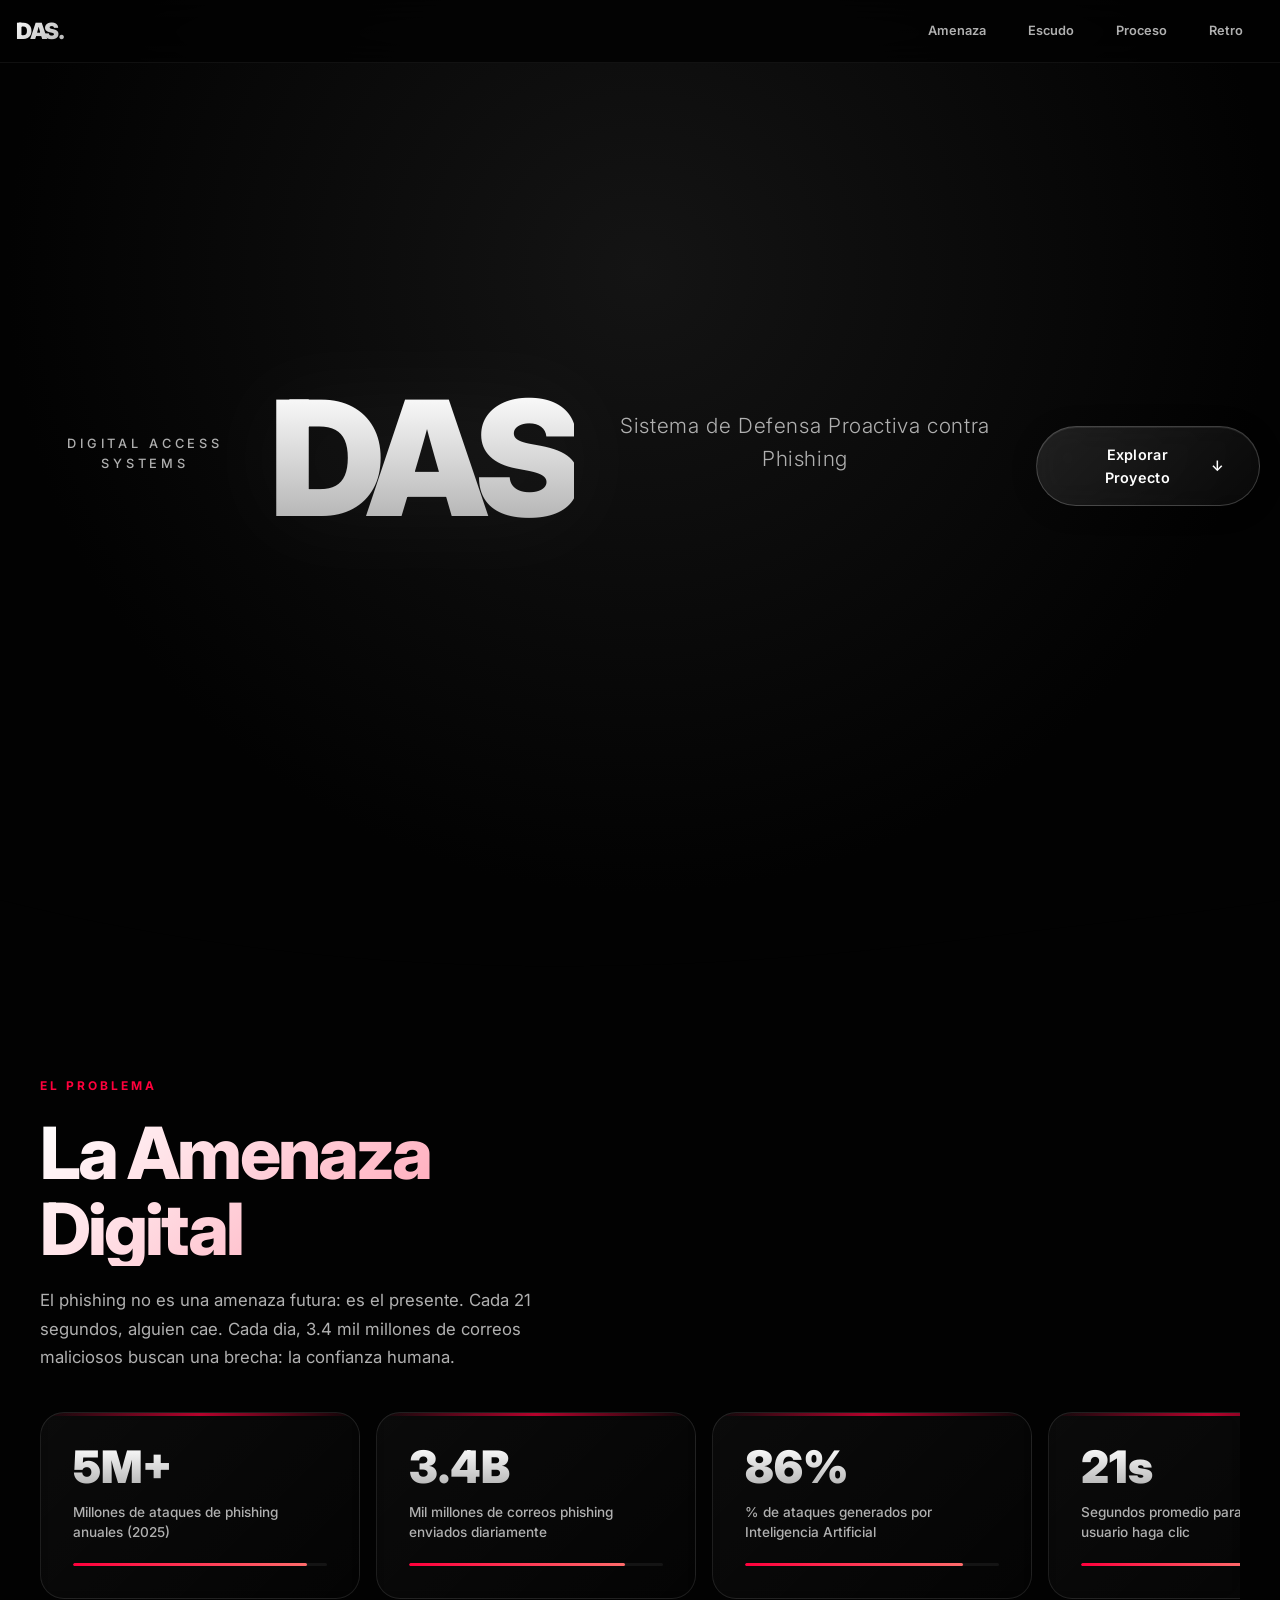
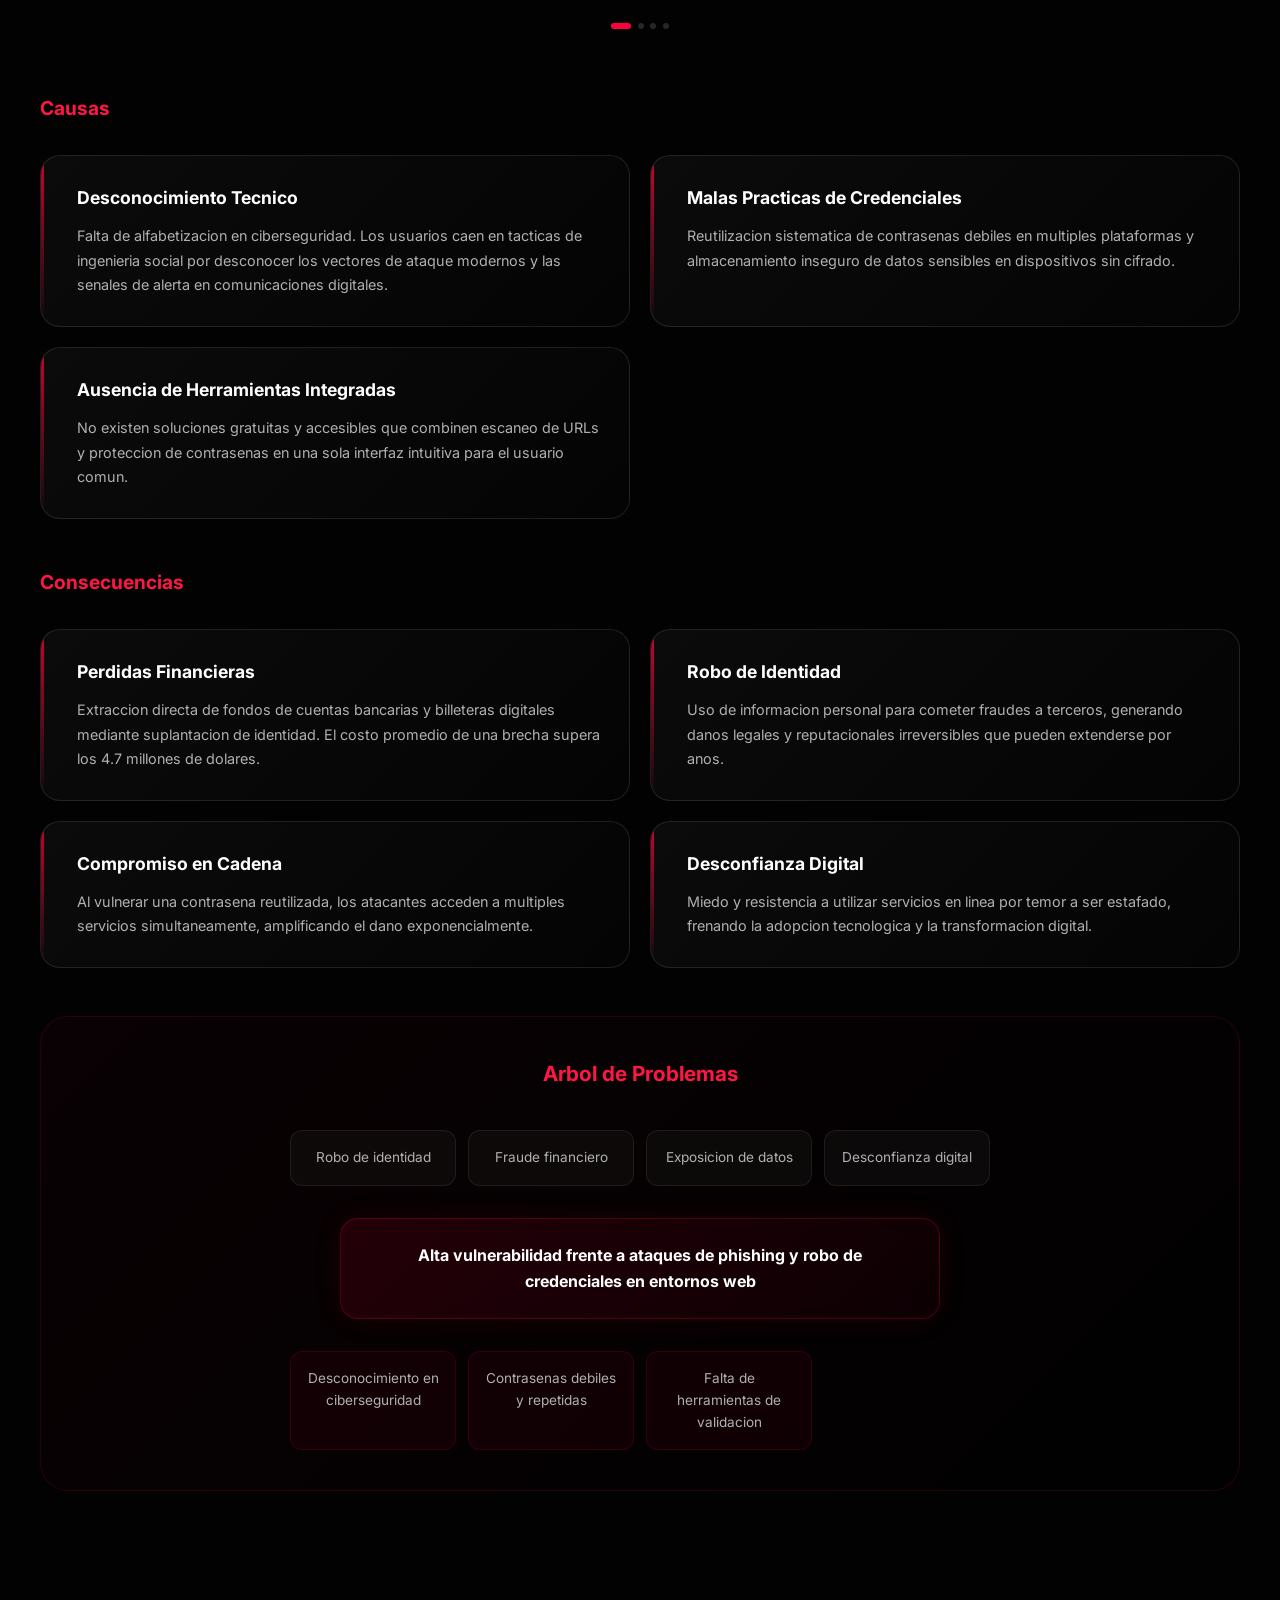
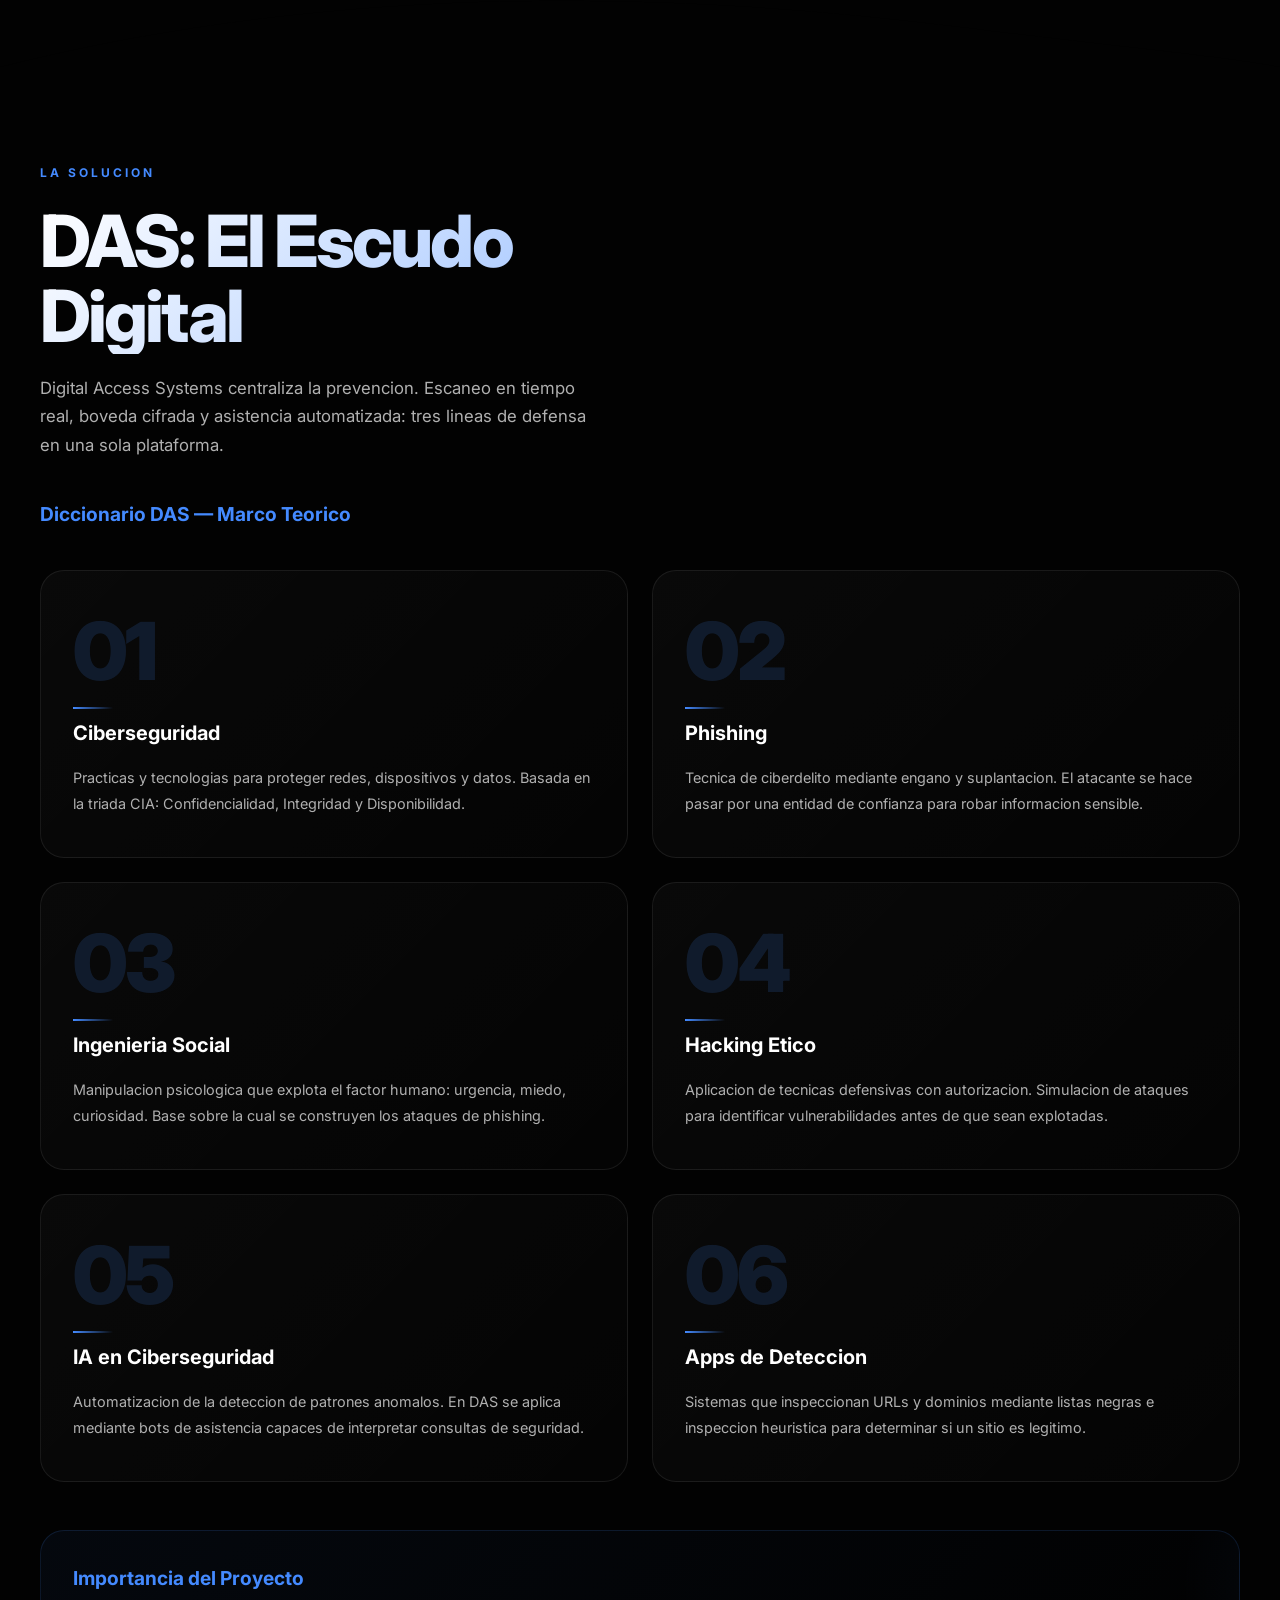
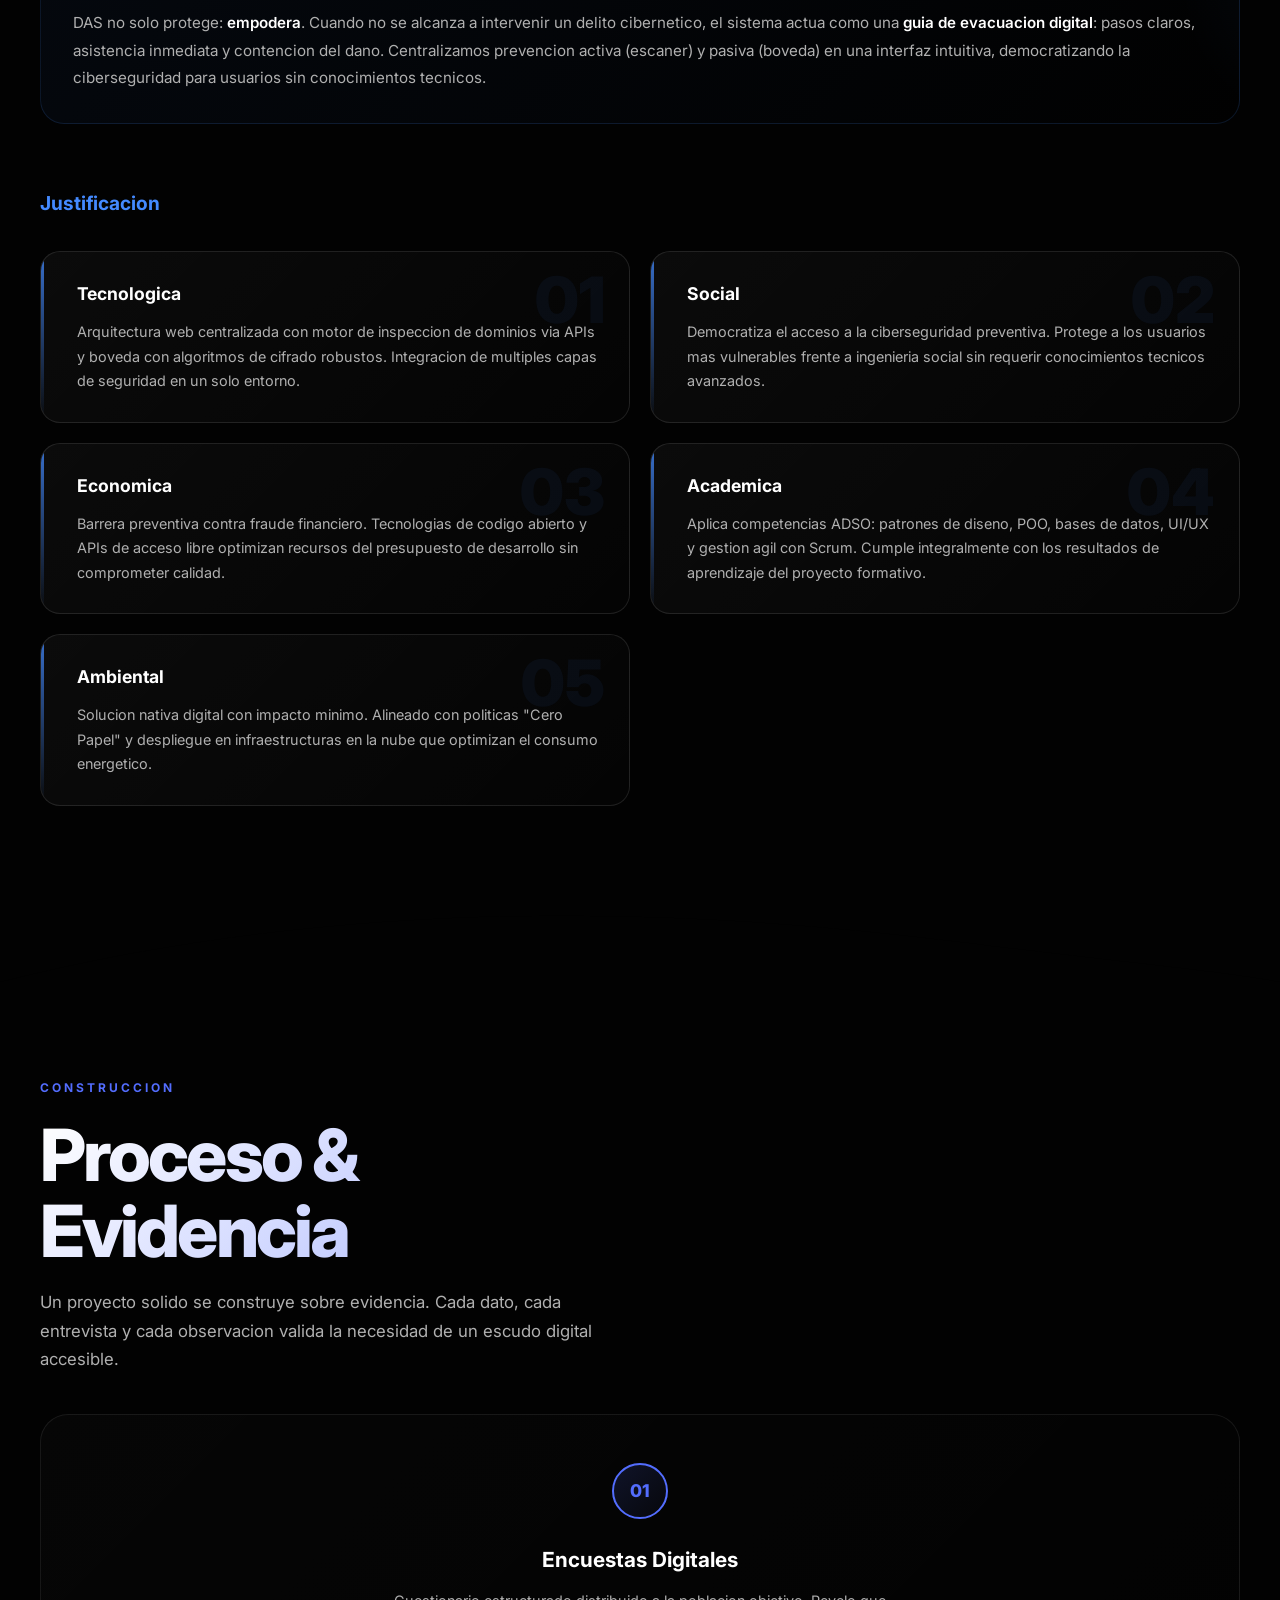
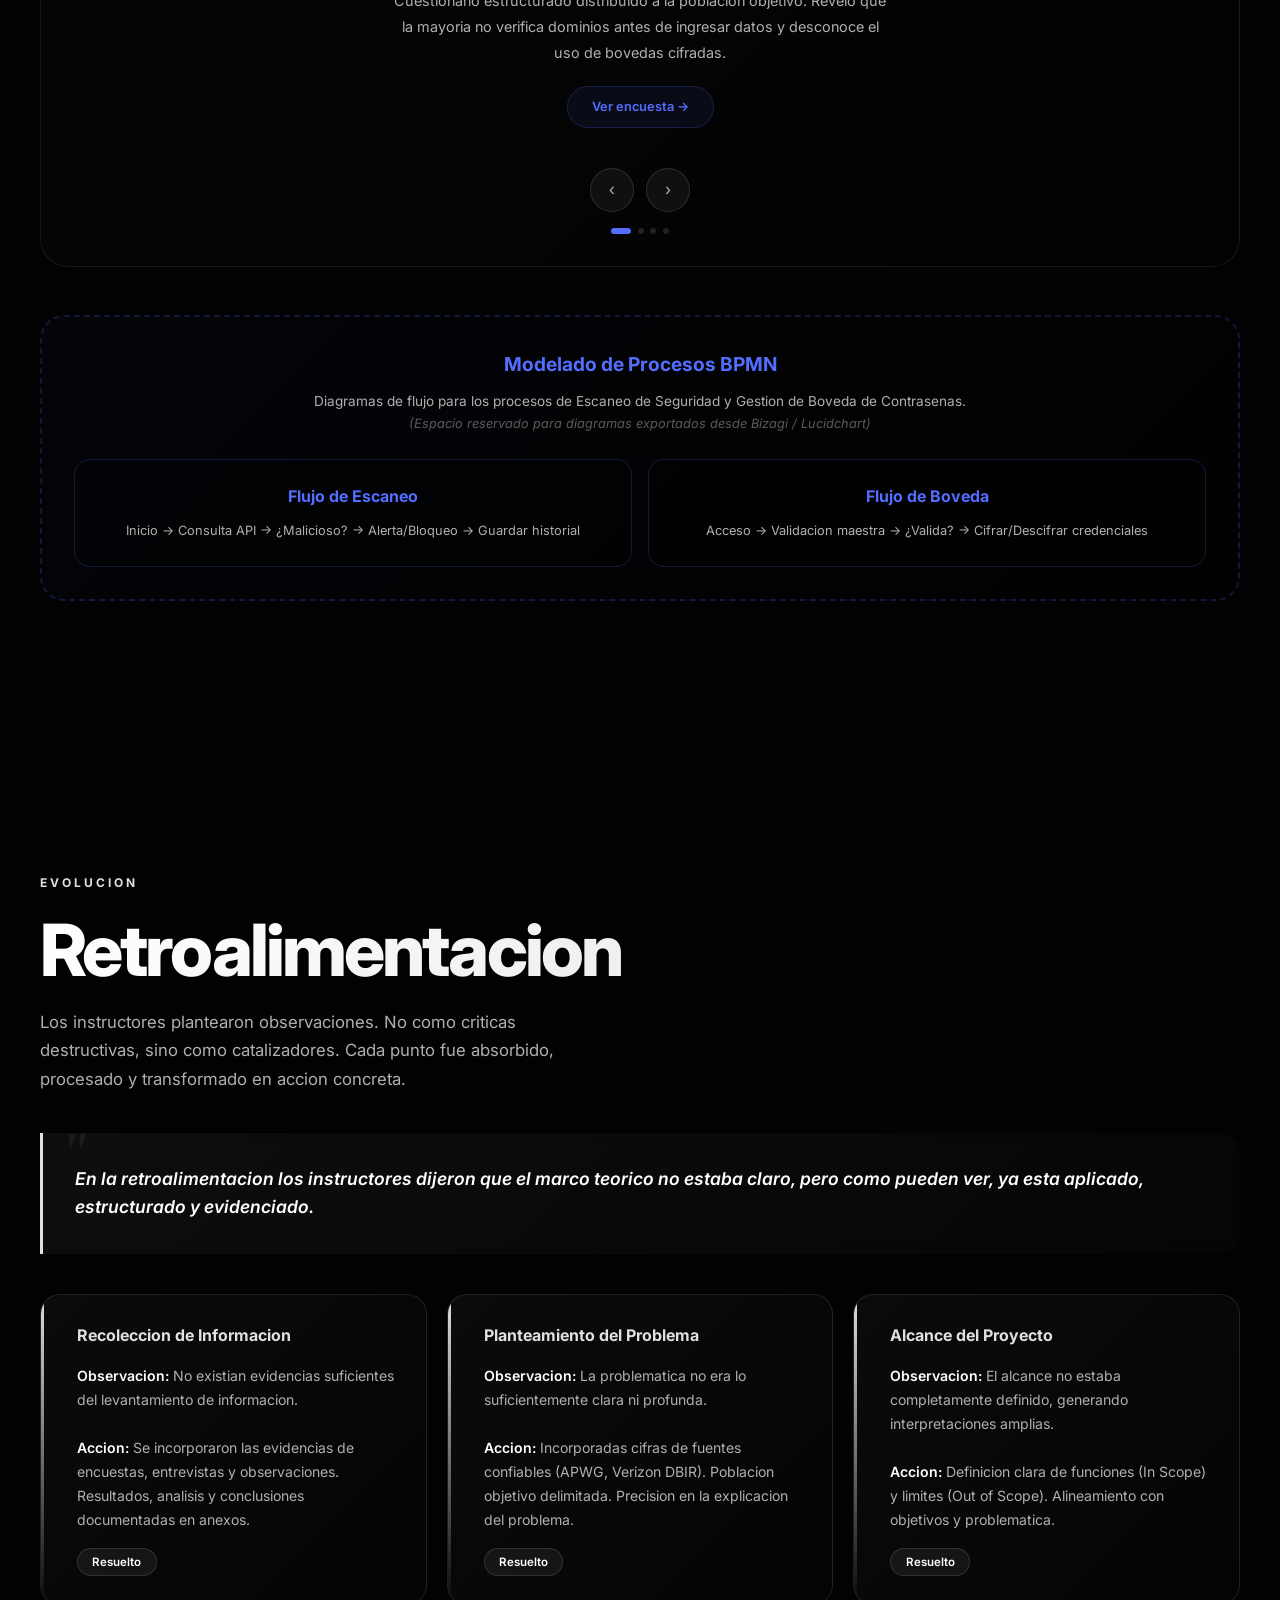
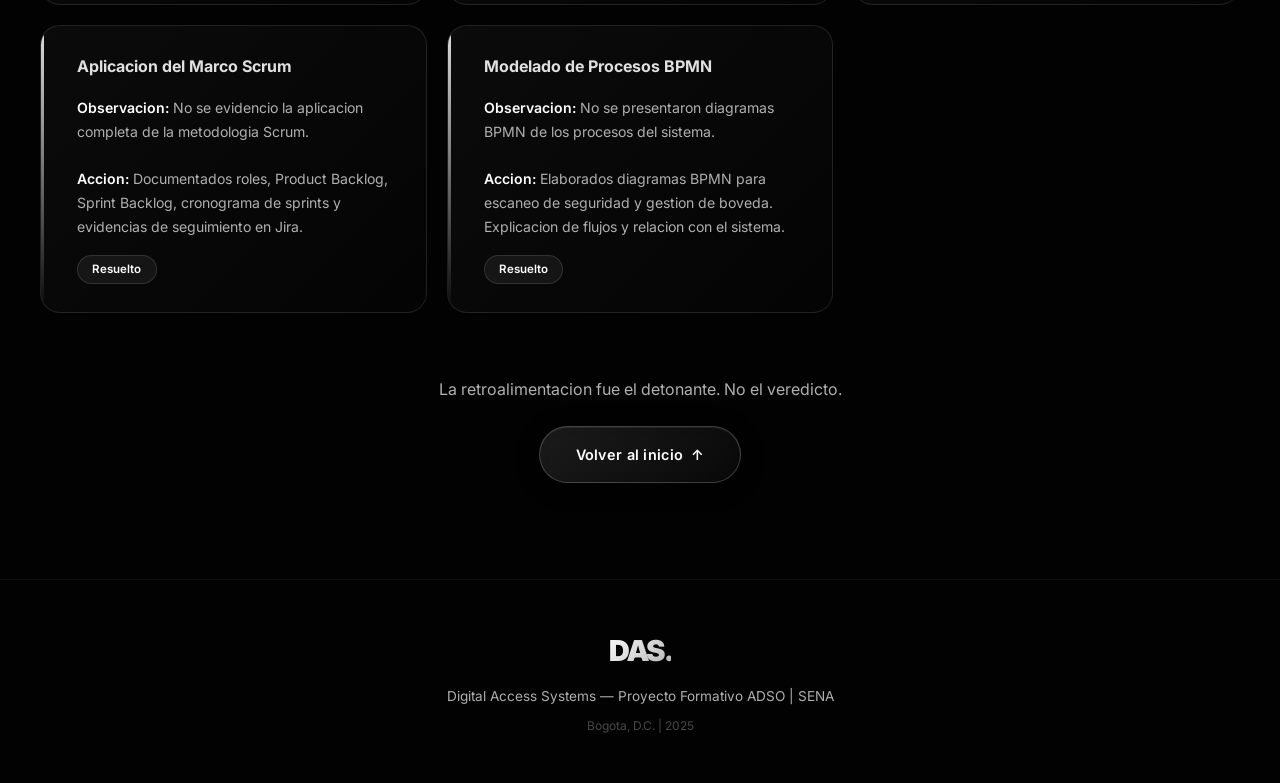
==== commit b717ff74: "Update index.html" ====
--- a/index.html
+++ b/index.html
@@ -1,843 +1,649 @@
 <!DOCTYPE html>
 <html lang="es">
 <head>
-    <meta charset="UTF-8">
-    <meta name="viewport" content="width=device-width, initial-scale=1.0">
-    <title>DAS — Digital Access Systems | Defensa Proactiva contra Phishing</title>
-    <link rel="preconnect" href="https://fonts.googleapis.com">
-    <link rel="preconnect" href="https://fonts.gstatic.com" crossorigin>
-    <link href="https://fonts.googleapis.com/css2?family=Inter:wght@300;400;500;600;700;800;900&display=swap" rel="stylesheet">
-    <style>
-        :root {
-            --negro: #020202; --negro-suave: #0a0a0a; --rojo: #ff003c; --rojo-suave: #ff1744;
-            --rojo-tenue: rgba(255,0,60,0.08); --azul: #448aff; --azul-profundo: #0d47a1;
-            --indigo: #536dfe; --indigo-profundo: #1a237e; --plata: #e0e0e0; --blanco: #ffffff;
-            --gris-metal: #b0b0b0; --gris-oscuro: #1a1a1a; --gris-card: #141414;
-        }
-        * { margin: 0; padding: 0; box-sizing: border-box; }
-        html { scroll-behavior: smooth; }
-        body {
-            font-family: 'Inter', sans-serif; background-color: var(--negro); color: var(--blanco);
-            overflow-x: hidden; line-height: 1.6;
-        }
-        #particles-canvas {
-            position: fixed; top: 0; left: 0; width: 100%; height: 100%;
-            z-index: 0; pointer-events: none; opacity: 0.35;
-        }
-        nav {
-            position: fixed; top: 0; width: 100%; z-index: 1000; padding: 1.5rem 5%;
-            display: flex; justify-content: space-between; align-items: center;
-            background: rgba(2,2,2,0.7); backdrop-filter: blur(20px); -webkit-backdrop-filter: blur(20px);
-            border-bottom: 1px solid rgba(255,255,255,0.06); transition: all 0.3s ease;
-        }
-        nav.scrolled { padding: 1rem 5%; background: rgba(2,2,2,0.9); }
-        .logo {
-            font-weight: 900; font-size: 1.6rem; letter-spacing: -0.06em;
-            background: linear-gradient(135deg, var(--blanco), var(--gris-metal));
-            -webkit-background-clip: text; -webkit-text-fill-color: transparent;
-        }
-        .nav-links { display: flex; gap: 2.5rem; list-style: none; }
-        .nav-links a {
-            color: var(--gris-metal); text-decoration: none; font-weight: 500; font-size: 0.9rem;
-            transition: color 0.3s ease; position: relative;
-        }
-        .nav-links a:hover { color: var(--blanco); }
-        .nav-links a::after {
-            content: ''; position: absolute; bottom: -5px; left: 0; width: 0; height: 2px;
-            background: var(--blanco); transition: width 0.3s ease;
-        }
-        .nav-links a:hover::after { width: 100%; }
-        .btn-metallic {
-            display: inline-flex; align-items: center; justify-content: center; padding: 1rem 2.5rem;
-            font-family: 'Inter', sans-serif; font-weight: 600; font-size: 0.95rem; color: var(--blanco);
-            background: linear-gradient(135deg, rgba(255,255,255,0.1), rgba(255,255,255,0.03));
-            backdrop-filter: blur(16px); -webkit-backdrop-filter: blur(16px);
-            border: 1px solid rgba(255,255,255,0.2); border-radius: 100px; cursor: pointer;
-            position: relative; overflow: hidden; transition: all 0.4s cubic-bezier(0.4,0,0.2,1);
-            text-decoration: none; letter-spacing: 0.02em;
-            box-shadow: 0 4px 24px rgba(0,0,0,0.3), inset 0 1px 0 rgba(255,255,255,0.08);
-        }
-        .btn-metallic::before {
-            content: ''; position: absolute; top: 0; left: -100%; width: 100%; height: 100%;
-            background: linear-gradient(90deg, transparent, rgba(255,255,255,0.5), transparent);
-            transition: left 0.7s ease;
-        }
-        .btn-metallic:hover::before { left: 100%; }
-        .btn-metallic:hover {
-            transform: translateY(-3px);
-            box-shadow: 0 12px 40px rgba(255,255,255,0.12), 0 0 30px rgba(255,255,255,0.08), inset 0 1px 0 rgba(255,255,255,0.15);
-            border-color: rgba(255,255,255,0.5);
-            background: linear-gradient(135deg, rgba(255,255,255,0.18), rgba(255,255,255,0.06));
-        }
-        .btn-metallic:active { transform: translateY(-1px); }
-        .btn-glow-rojo:hover { box-shadow: 0 0 40px rgba(255,0,60,0.35), 0 10px 40px rgba(255,0,60,0.15); border-color: var(--rojo); }
-        .btn-glow-azul:hover { box-shadow: 0 0 40px rgba(68,138,255,0.35), 0 10px 40px rgba(68,138,255,0.15); border-color: var(--azul); }
-        .btn-glow-indigo:hover { box-shadow: 0 0 40px rgba(83,109,254,0.35), 0 10px 40px rgba(83,109,254,0.15); border-color: var(--indigo); }
-        .btn-glow-plata:hover { box-shadow: 0 0 40px rgba(224,224,224,0.3), 0 10px 40px rgba(224,224,224,0.1); border-color: var(--plata); }
-        section { position: relative; z-index: 1; padding: 7rem 5%; min-height: 100vh; display: flex; flex-direction: column; justify-content: center; }
-        .section-label { font-size: 0.8rem; font-weight: 700; letter-spacing: 0.25em; text-transform: uppercase; margin-bottom: 1.5rem; opacity: 0.7; }
-        .section-title { font-size: clamp(2.5rem, 6vw, 5rem); font-weight: 800; letter-spacing: -0.04em; line-height: 1.05; margin-bottom: 2rem; }
-        .section-subtitle { font-size: 1.2rem; font-weight: 400; color: var(--gris-metal); max-width: 600px; margin-bottom: 3rem; line-height: 1.7; }
-        .section-divider { position: relative; width: 100%; height: 100px; z-index: 2; overflow: hidden; }
-        .section-divider svg { position: absolute; width: 100%; height: 100%; }
-        .hero {
-            min-height: 100vh; text-align: center; align-items: center;
-            background: radial-gradient(ellipse at center, rgba(15,15,15,1) 0%, rgba(2,2,2,1) 70%); position: relative;
-        }
-        .hero-content { position: relative; z-index: 2; }
-        .hero-pretitle {
-            font-size: 0.85rem; font-weight: 500; letter-spacing: 0.3em; text-transform: uppercase;
-            color: var(--gris-metal); margin-bottom: 2rem; opacity: 0; animation: fadeInUp 0.8s ease 0.2s forwards;
-        }
-        .hero-title {
-            font-size: clamp(3.5rem, 10vw, 8rem); font-weight: 900; letter-spacing: -0.06em; line-height: 0.95;
-            margin-bottom: 1.5rem;
-            background: linear-gradient(180deg, var(--blanco) 0%, var(--gris-metal) 100%);
-            -webkit-background-clip: text; -webkit-text-fill-color: transparent;
-            filter: drop-shadow(0 0 60px rgba(255,255,255,0.08)); opacity: 0; animation: fadeInUp 0.8s ease 0.4s forwards;
-        }
-        .hero-subtitle {
-            font-size: clamp(1rem, 2vw, 1.4rem); color: var(--gris-metal); font-weight: 300;
-            margin-bottom: 3.5rem; letter-spacing: 0.05em; opacity: 0; animation: fadeInUp 0.8s ease 0.6s forwards;
-        }
-        .hero-btn { opacity: 0; animation: fadeInUp 0.8s ease 0.8s forwards; position: relative; }
-        .hero-btn::after { content: '↓'; margin-left: 0.5rem; display: inline-block; animation: bounceDown 2s ease infinite; }
-        @keyframes fadeInUp { from { opacity: 0; transform: translateY(30px); } to { opacity: 1; transform: translateY(0); } }
-        @keyframes bounceDown { 0%, 100% { transform: translateY(0); } 50% { transform: translateY(6px); } }
-        .stats-dashboard { display: grid; grid-template-columns: repeat(auto-fit, minmax(260px, 1fr)); gap: 1.5rem; margin: 3rem 0; }
-        .stat-item {
-            background: linear-gradient(135deg, rgba(255,255,255,0.04), rgba(255,255,255,0.01));
-            backdrop-filter: blur(12px); border: 1px solid rgba(255,255,255,0.1); border-radius: 24px;
-            padding: 2rem; cursor: pointer; transition: all 0.4s cubic-bezier(0.4,0,0.2,1);
-            position: relative; overflow: hidden;
-        }
-        .stat-item::before { content: ''; position: absolute; top: 0; left: 0; width: 100%; height: 3px;
-            background: linear-gradient(90deg, transparent, var(--rojo), transparent); opacity: 0.7;
-        }
-        .stat-item:hover { transform: translateY(-8px) scale(1.02); border-color: rgba(255,0,60,0.4);
-            box-shadow: 0 20px 50px rgba(255,0,60,0.15), 0 0 30px rgba(255,0,60,0.05);
-        }
-        .stat-item:hover .stat-number { filter: drop-shadow(0 0 15px rgba(255,0,60,0.4)); }
-        .stat-number {
-            font-size: 3rem; font-weight: 900; line-height: 1; margin-bottom: 0.75rem;
-            background: linear-gradient(180deg, var(--blanco), var(--gris-metal));
-            -webkit-background-clip: text; -webkit-text-fill-color: transparent; transition: filter 0.3s ease;
-        }
-        .stat-desc { font-size: 0.85rem; color: var(--gris-metal); font-weight: 500; line-height: 1.5; }
-        .stat-bar { width: 100%; height: 4px; background: rgba(255,255,255,0.06); border-radius: 2px; margin-top: 1.25rem; overflow: hidden; }
-        .stat-bar-fill { height: 100%; border-radius: 2px; background: linear-gradient(90deg, var(--rojo), #ff6b6b); width: 0;
-            transition: width 1.5s cubic-bezier(0.4,0,0.2,1);
-        }
-        .modal-overlay {
-            position: fixed; top: 0; left: 0; width: 100%; height: 100%;
-            background: rgba(0,0,0,0.85); backdrop-filter: blur(10px); z-index: 9999;
-            display: flex; align-items: center; justify-content: center;
-            opacity: 0; pointer-events: none; transition: opacity 0.3s ease;
-        }
-        .modal-overlay.active { opacity: 1; pointer-events: all; }
-        .modal-content {
-            background: linear-gradient(135deg, #0f0f0f, #1a1a1a); border: 1px solid rgba(255,0,60,0.3);
-            border-radius: 32px; padding: 3rem; max-width: 600px; width: 90%; position: relative;
-            transform: scale(0.9); transition: transform 0.3s ease;
-            box-shadow: 0 30px 60px rgba(0,0,0,0.5), 0 0 40px rgba(255,0,60,0.1);
-        }
-        .modal-overlay.active .modal-content { transform: scale(1); }
-        .modal-close {
-            position: absolute; top: 1.5rem; right: 1.5rem; width: 36px; height: 36px; border-radius: 50%;
-            background: rgba(255,255,255,0.08); border: 1px solid rgba(255,255,255,0.15);
-            color: var(--gris-metal); font-size: 1.2rem; cursor: pointer;
-            display: flex; align-items: center; justify-content: center; transition: all 0.3s ease;
-        }
-        .modal-close:hover { background: rgba(255,0,60,0.2); color: var(--blanco); border-color: var(--rojo); }
-        .modal-title { font-size: 1.5rem; font-weight: 800; margin-bottom: 0.5rem; color: var(--blanco); }
-        .modal-number { font-size: 3.5rem; font-weight: 900; margin: 1rem 0;
-            background: linear-gradient(180deg, var(--rojo-suave), var(--rojo));
-            -webkit-background-clip: text; -webkit-text-fill-color: transparent;
-        }
-        .modal-chart { width: 100%; height: 120px; margin: 1.5rem 0;
-            background: rgba(255,0,60,0.05); border-radius: 16px;
-            border: 1px solid rgba(255,0,60,0.15); position: relative; overflow: hidden;
-            display: flex; align-items: flex-end; justify-content: space-around; padding: 0 1rem 0;
-        }
-        .modal-chart-bar { width: 10%; border-radius: 4px 4px 0 0;
-            background: linear-gradient(to top, var(--rojo), rgba(255,0,60,0.3));
-            transition: height 1s ease; height: 0;
-        }
-        .modal-text { color: var(--gris-metal); font-size: 0.95rem; line-height: 1.7; }
-        .modal-source { margin-top: 1.5rem; padding-top: 1rem; border-top: 1px solid rgba(255,255,255,0.08);
-            font-size: 0.8rem; color: rgba(255,255,255,0.4);
-        }
-        .cards-grid { display: grid; grid-template-columns: repeat(auto-fit, minmax(280px, 1fr)); gap: 1.5rem; margin-top: 3rem; }
-        .retro-card {
-            background: linear-gradient(135deg, rgba(255,255,255,0.04), rgba(255,255,255,0.01));
-            border: 1px solid rgba(255,255,255,0.1); border-radius: 20px; padding: 2rem;
-            transition: all 0.4s cubic-bezier(0.4,0,0.2,1); position: relative; overflow: hidden;
-        }
-        .retro-card::before { content: ''; position: absolute; top: 0; left: 0; width: 4px; height: 100%;
-            background: linear-gradient(to bottom, var(--rojo), transparent); opacity: 0.8;
-        }
-        .retro-card:hover { transform: translateY(-6px); border-color: rgba(255,0,60,0.35);
-            box-shadow: 0 15px 40px rgba(255,0,60,0.12);
-        }
-        .retro-card h3 { font-size: 1.15rem; font-weight: 700; margin-bottom: 1rem; color: var(--blanco); padding-left: 0.5rem; }
-        .retro-card p { color: var(--gris-metal); font-size: 0.92rem; line-height: 1.7; padding-left: 0.5rem; }
-        .tree-container { margin-top: 4rem; padding: 3rem;
-            background: linear-gradient(135deg, rgba(255,0,60,0.04), rgba(0,0,0,0.3));
-            border-radius: 32px; border: 1px solid rgba(255,0,60,0.18); position: relative; overflow: hidden;
-        }
-        .tree-title { text-align: center; font-size: 1.4rem; font-weight: 700; margin-bottom: 2.5rem; color: var(--rojo-suave); }
-        .tree-diagram { display: flex; flex-direction: column; align-items: center; gap: 2rem; }
-        .tree-trunk {
-            background: linear-gradient(135deg, rgba(255,0,60,0.15), rgba(255,0,60,0.05));
-            border: 1px solid rgba(255,0,60,0.3); border-radius: 16px; padding: 1.5rem 3rem;
-            font-weight: 700; font-size: 1.05rem; text-align: center; max-width: 650px; width: 100%; backdrop-filter: blur(10px);
-        }
-        .tree-branches, .tree-roots { display: grid; grid-template-columns: repeat(auto-fit, minmax(200px, 1fr)); gap: 1rem; width: 100%; max-width: 900px; }
-        .tree-branch, .tree-root { background: rgba(255,255,255,0.03); border: 1px solid rgba(255,255,255,0.08); border-radius: 12px;
-            padding: 1rem; text-align: center; font-size: 0.9rem; color: var(--gris-metal);
-        }
-        .tree-root { background: rgba(255,0,60,0.06); border-color: rgba(255,0,60,0.2); }
-        #escudo { background: linear-gradient(180deg, var(--negro) 0%, rgba(68,138,255,0.08) 40%, rgba(13,71,161,0.05) 100%);
-            border-top: 1px solid rgba(68,138,255,0.2);
-        }
-        #escudo .section-label { color: var(--azul); }
-        #escudo .section-title { background: linear-gradient(135deg, var(--blanco), var(--azul)); -webkit-background-clip: text; -webkit-text-fill-color: transparent; }
-        #escudo .retro-card::before { background: linear-gradient(to bottom, var(--azul), transparent); }
-        #escudo .retro-card:hover { border-color: rgba(68,138,255,0.35); box-shadow: 0 15px 40px rgba(68,138,255,0.1); }
-        .justification-grid { display: grid; grid-template-columns: repeat(auto-fit, minmax(250px, 1fr)); gap: 1.5rem; margin-top: 3rem; }
-        .justification-card {
-            background: linear-gradient(135deg, rgba(68,138,255,0.06), rgba(255,255,255,0.02));
-            border: 1px solid rgba(68,138,255,0.15); border-radius: 20px; padding: 2rem; transition: all 0.3s ease;
-        }
-        .justification-card:hover { transform: translateY(-5px); border-color: rgba(68,138,255,0.4); box-shadow: 0 15px 35px rgba(68,138,255,0.1); }
-        .justification-card h4 { color: var(--azul); font-size: 1.05rem; font-weight: 700; margin-bottom: 0.75rem; }
-        .justification-card p { color: var(--gris-metal); font-size: 0.88rem; line-height: 1.6; }
-        #proceso { background: linear-gradient(180deg, var(--negro) 0%, rgba(83,109,254,0.06) 40%, rgba(26,35,126,0.04) 100%);
-            border-top: 1px solid rgba(83,109,254,0.2);
-        }
-        #proceso .section-label { color: var(--indigo); }
-        #proceso .section-title { background: linear-gradient(135deg, var(--blanco), var(--indigo)); -webkit-background-clip: text; -webkit-text-fill-color: transparent; }
-        .carousel-container { position: relative; margin-top: 3rem;
-            background: linear-gradient(135deg, rgba(255,255,255,0.03), rgba(255,255,255,0.01));
-            border: 1px solid rgba(255,255,255,0.1); border-radius: 32px; padding: 3rem; overflow: hidden;
-        }
-        .carousel-slides { display: flex; transition: transform 0.5s cubic-bezier(0.4,0,0.2,1); }
-        .carousel-slide { min-width: 100%; padding: 1rem; display: flex; flex-direction: column; align-items: center; text-align: center; }
-        .carousel-slide-number {
-            width: 60px; height: 60px; border-radius: 50%;
-            background: linear-gradient(135deg, rgba(83,109,254,0.2), rgba(83,109,254,0.05));
-            border: 2px solid var(--indigo); display: flex; align-items: center; justify-content: center;
-            font-weight: 800; font-size: 1.3rem; color: var(--indigo); margin-bottom: 2rem; flex-shrink: 0;
-        }
-        .carousel-slide h3 { font-size: 1.6rem; font-weight: 700; margin-bottom: 1rem; color: var(--blanco); }
-        .carousel-slide p { color: var(--gris-metal); font-size: 1rem; line-height: 1.8; max-width: 600px; }
-        .carousel-slide .slide-link {
-            margin-top: 1.5rem; padding: 0.6rem 1.5rem; background: rgba(83,109,254,0.1);
-            border: 1px solid rgba(83,109,254,0.3); border-radius: 100px; color: var(--indigo);
-            font-size: 0.85rem; font-weight: 600; text-decoration: none; transition: all 0.3s ease;
-        }
-        .carousel-slide .slide-link:hover { background: rgba(83,109,254,0.2); border-color: var(--indigo); color: var(--blanco); }
-        .carousel-nav { display: flex; justify-content: center; gap: 1rem; margin-top: 2rem; }
-        .carousel-btn {
-            width: 48px; height: 48px; border-radius: 50%; background: rgba(255,255,255,0.06);
-            border: 1px solid rgba(255,255,255,0.15); color: var(--gris-metal); font-size: 1.2rem;
-            cursor: pointer; display: flex; align-items: center; justify-content: center; transition: all 0.3s ease;
-        }
-        .carousel-btn:hover { background: rgba(83,109,254,0.15); border-color: var(--indigo); color: var(--indigo); transform: scale(1.1); }
-        .carousel-dots { display: flex; justify-content: center; gap: 0.5rem; margin-top: 1.5rem; }
-        .carousel-dot { width: 8px; height: 8px; border-radius: 50%; background: rgba(255,255,255,0.15); cursor: pointer; transition: all 0.3s ease; }
-        .carousel-dot.active { background: var(--indigo); width: 24px; border-radius: 4px; }
-        .bpmn-placeholder { margin-top: 4rem; padding: 3rem;
-            background: linear-gradient(135deg, rgba(83,109,254,0.04), rgba(0,0,0,0.2));
-            border-radius: 32px; border: 2px dashed rgba(83,109,254,0.25); text-align: center;
-        }
-        .bpmn-placeholder h3 { color: var(--indigo); margin-bottom: 1rem; font-size: 1.3rem; }
-        .bpmn-placeholder p { color: var(--gris-metal); font-size: 0.9rem; }
-        #retroalimentacion { background: linear-gradient(180deg, var(--negro) 0%, rgba(224,224,224,0.06) 30%, rgba(255,255,255,0.02) 100%);
-            border-top: 1px solid rgba(255,255,255,0.15);
-        }
-        #retroalimentacion .section-label { color: var(--plata); }
-        #retroalimentacion .section-title { background: linear-gradient(135deg, var(--blanco), var(--plata)); -webkit-background-clip: text; -webkit-text-fill-color: transparent; }
-        #retroalimentacion .section-subtitle { color: rgba(255,255,255,0.65); }
-        .quote-box {
-            background: linear-gradient(135deg, rgba(255,255,255,0.06), rgba(255,255,255,0.02));
-            border-left: 4px solid var(--plata); border-radius: 0 20px 20px 0; padding: 2.5rem; margin: 3rem 0;
-            font-size: 1.2rem; font-weight: 600; font-style: italic; color: var(--blanco);
-            backdrop-filter: blur(10px); position: relative;
-        }
-        .quote-box::before { content: '"'; position: absolute; top: -5px; left: 20px;
-            font-size: 4rem; color: rgba(255,255,255,0.08); font-family: serif;
-        }
-        .feedback-grid { display: grid; grid-template-columns: repeat(auto-fit, minmax(300px, 1fr)); gap: 1.5rem; margin-top: 3rem; }
-        .feedback-card {
-            background: linear-gradient(135deg, rgba(255,255,255,0.05), rgba(255,255,255,0.02));
-            border: 1px solid rgba(255,255,255,0.12); border-radius: 20px; padding: 2rem;
-            transition: all 0.4s cubic-bezier(0.4,0,0.2,1); position: relative; overflow: hidden;
-        }
-        .feedback-card::before { content: ''; position: absolute; top: 0; left: 0; width: 4px; height: 100%;
-            background: linear-gradient(to bottom, var(--plata), transparent);
-        }
-        .feedback-card:hover { border-color: rgba(255,255,255,0.3); box-shadow: 0 15px 35px rgba(255,255,255,0.08); transform: translateY(-5px); }
-        .feedback-card h4 { color: var(--plata); font-size: 1.05rem; font-weight: 700; margin-bottom: 1rem; padding-left: 0.5rem; }
-        .feedback-card p { color: var(--gris-metal); font-size: 0.9rem; line-height: 1.7; padding-left: 0.5rem; }
-        .feedback-card .tag {
-            display: inline-block; padding: 0.3rem 0.9rem; background: rgba(255,255,255,0.08);
-            border-radius: 100px; font-size: 0.75rem; font-weight: 600; color: var(--blanco);
-            margin-top: 1rem; margin-left: 0.5rem; border: 1px solid rgba(255,255,255,0.15);
-        }
-        footer { background: var(--negro); border-top: 1px solid rgba(255,255,255,0.06);
-            padding: 4rem 5%; text-align: center; color: var(--gris-metal); font-size: 0.9rem; position: relative; z-index: 1;
-        }
-        footer .logo { margin-bottom: 1rem; display: inline-block; }
-        .fade-in { opacity: 0; transform: translateY(30px); transition: opacity 0.8s ease, transform 0.8s ease; }
-        .fade-in.visible { opacity: 1; transform: translateY(0); }
-        .delay-1 { transition-delay: 0.1s; }
-        .delay-2 { transition-delay: 0.2s; }
-        .delay-3 { transition-delay: 0.3s; }
-        .delay-4 { transition-delay: 0.4s; }
-        @media (max-width: 768px) {
-            .nav-links { display: none; }
-            .stats-dashboard { grid-template-columns: 1fr; }
-            .cards-grid { grid-template-columns: 1fr; }
-            .justification-grid { grid-template-columns: 1fr; }
-            .feedback-grid { grid-template-columns: 1fr; }
-            .tree-branches, .tree-roots { grid-template-columns: 1fr; }
-            section { padding: 5rem 5%; }
-            .carousel-container { padding: 2rem 1.5rem; }
-            .modal-content { padding: 2rem; }
-        }
-        ::-webkit-scrollbar { width: 8px; }
-        ::-webkit-scrollbar-track { background: var(--negro); }
-        ::-webkit-scrollbar-thumb { background: var(--gris-oscuro); border-radius: 4px; }
-        ::-webkit-scrollbar-thumb:hover { background: var(--gris-metal); }
-    </style>
+<meta charset="UTF-8">
+<meta name="viewport" content="width=device-width, initial-scale=1.0, maximum-scale=1.0, user-scalable=no">
+<title>DAS — Digital Access Systems</title>
+<link rel="preconnect" href="https://fonts.googleapis.com">
+<link rel="preconnect" href="https://fonts.gstatic.com" crossorigin>
+<link href="https://fonts.googleapis.com/css2?family=Inter:wght@300;400;500;600;700;800;900&display=swap" rel="stylesheet">
+<style>
+:root {
+  --n0:#020202;--n1:#0a0a0a;--n2:#111;--n3:#1a1a1a;--n4:#222;
+  --r:#ff003c;--rs:#ff1744;--rt:rgba(255,0,60,0.06);
+  --b:#448aff;--bd:#0d47a1;--bt:rgba(68,138,255,0.08);
+  --i:#536dfe;--it:rgba(83,109,254,0.08);
+  --p:#e0e0e0;--w:#fff;--g:#b0b0b0;--gd:#666;
+}
+*{margin:0;padding:0;box-sizing:border-box;-webkit-tap-highlight-color:transparent}
+html{scroll-behavior:smooth;font-size:16px}
+body{font-family:'Inter',sans-serif;background:var(--n0);color:var(--w);overflow-x:hidden;line-height:1.6;-webkit-font-smoothing:antialiased}
+#pc{position:fixed;top:0;left:0;width:100%;height:100%;z-index:0;pointer-events:none;opacity:.3}
+
+/* NAV */
+nav{position:fixed;top:0;left:0;width:100%;z-index:1000;padding:.75rem 1rem;background:rgba(2,2,2,.8);backdrop-filter:blur(20px);-webkit-backdrop-filter:blur(20px);border-bottom:1px solid rgba(255,255,255,.06);transition:all .3s ease}
+nav.scrolled{background:rgba(2,2,2,.95);box-shadow:0 8px 32px rgba(0,0,0,.4)}
+.nav-inner{display:flex;align-items:center;justify-content:space-between;max-width:1400px;margin:0 auto}
+.logo{font-weight:900;font-size:1.4rem;letter-spacing:-.06em;background:linear-gradient(135deg,var(--w),var(--g));-webkit-background-clip:text;-webkit-text-fill-color:transparent;flex-shrink:0}
+.nav-pills{display:flex;gap:.5rem;overflow-x:auto;scrollbar-width:none;-webkit-overflow-scrolling:touch;padding:0 .25rem}
+.nav-pills::-webkit-scrollbar{display:none}
+.nav-pills a{flex-shrink:0;padding:.5rem 1rem;border-radius:100px;font-size:.8rem;font-weight:600;color:var(--g);text-decoration:none;white-space:nowrap;transition:all .3s ease;border:1px solid transparent}
+.nav-pills a:hover,.nav-pills a.active{color:var(--w);background:rgba(255,255,255,.06);border-color:rgba(255,255,255,.12)}
+
+/* BTN */
+.btn{display:inline-flex;align-items:center;gap:.5rem;padding:1rem 2.2rem;font-family:'Inter',sans-serif;font-weight:600;font-size:.9rem;color:var(--w);background:linear-gradient(135deg,rgba(255,255,255,.1),rgba(255,255,255,.03));backdrop-filter:blur(16px);-webkit-backdrop-filter:blur(16px);border:1px solid rgba(255,255,255,.2);border-radius:100px;cursor:pointer;position:relative;overflow:hidden;transition:all .4s cubic-bezier(.4,0,.2,1);text-decoration:none;letter-spacing:.02em;box-shadow:0 4px 24px rgba(0,0,0,.3),inset 0 1px 0 rgba(255,255,255,.08)}
+.btn::before{content:'';position:absolute;top:0;left:-100%;width:100%;height:100%;background:linear-gradient(90deg,transparent,rgba(255,255,255,.45),transparent);transition:left .7s ease}
+.btn:hover::before{left:100%}
+.btn:hover{transform:translateY(-3px);box-shadow:0 12px 40px rgba(255,255,255,.1),0 0 30px rgba(255,255,255,.06),inset 0 1px 0 rgba(255,255,255,.15);border-color:rgba(255,255,255,.45);background:linear-gradient(135deg,rgba(255,255,255,.18),rgba(255,255,255,.06))}
+.btn-glow-r:hover{box-shadow:0 0 40px rgba(255,0,60,.3),0 10px 40px rgba(255,0,60,.12);border-color:var(--r)}
+.btn-glow-b:hover{box-shadow:0 0 40px rgba(68,138,255,.3),0 10px 40px rgba(68,138,255,.12);border-color:var(--b)}
+.btn-glow-p:hover{box-shadow:0 0 40px rgba(224,224,224,.2),0 10px 40px rgba(224,224,224,.08);border-color:var(--p)}
+.btn .arrow{display:inline-block;animation:bounce 2s ease infinite}
+@keyframes bounce{0%,100%{transform:translateY(0)}50%{transform:translateY(5px)}}
+
+/* SECTIONS */
+section{position:relative;z-index:1;padding:6rem 1.25rem}
+.sec-inner{max-width:1200px;margin:0 auto}
+.lbl{font-size:.75rem;font-weight:700;letter-spacing:.25em;text-transform:uppercase;margin-bottom:1.25rem;opacity:.6}
+.tit{font-size:clamp(2.2rem,7vw,4.5rem);font-weight:800;letter-spacing:-.04em;line-height:1.05;margin-bottom:1.25rem}
+.sub{font-size:1.05rem;font-weight:400;color:var(--g);max-width:560px;line-height:1.7;margin-bottom:2.5rem}
+
+/* DIVIDER */
+.div{position:relative;width:100%;height:80px;z-index:2;overflow:hidden;line-height:0}
+.div svg{position:absolute;width:100%;height:100%}
+
+/* HERO */
+.hero{min-height:100vh;display:flex;align-items:center;justify-content:center;text-align:center;padding:6rem 1.25rem 4rem;background:radial-gradient(ellipse at 50% 30%,rgba(20,20,20,1) 0%,rgba(2,2,2,1) 70%)}
+.hero-pre{font-size:.8rem;font-weight:500;letter-spacing:.3em;text-transform:uppercase;color:var(--g);margin-bottom:1.5rem;opacity:0;animation:fu .8s ease .2s forwards}
+.hero-tit{font-size:clamp(4rem,15vw,10rem);font-weight:900;letter-spacing:-.06em;line-height:.9;margin-bottom:1rem;background:linear-gradient(180deg,var(--w),var(--g));-webkit-background-clip:text;-webkit-text-fill-color:transparent;filter:drop-shadow(0 0 50px rgba(255,255,255,.06));opacity:0;animation:fu .8s ease .4s forwards}
+.hero-sub{font-size:clamp(.9rem,2.5vw,1.3rem);color:var(--g);font-weight:300;margin-bottom:3rem;letter-spacing:.03em;opacity:0;animation:fu .8s ease .6s forwards}
+.hero-btn{opacity:0;animation:fu .8s ease .8s forwards}
+@keyframes fu{from{opacity:0;transform:translateY(30px)}to{opacity:1;transform:translateY(0)}}
+
+/* STATS DASHBOARD */
+.stats-wrap{position:relative;margin:2.5rem 0;overflow:hidden}
+.stats-track{display:flex;gap:1rem;transition:transform .5s cubic-bezier(.4,0,.2,1);cursor:grab}
+.stats-track:active{cursor:grabbing}
+.stat-card{flex:0 0 85%;max-width:320px;background:linear-gradient(135deg,rgba(255,255,255,.04),rgba(255,255,255,.01));backdrop-filter:blur(12px);border:1px solid rgba(255,255,255,.1);border-radius:24px;padding:2rem;position:relative;overflow:hidden;transition:all .4s ease}
+.stat-card::before{content:'';position:absolute;top:0;left:0;width:100%;height:3px;background:linear-gradient(90deg,transparent,var(--r),transparent);opacity:.7}
+.stat-card:active{transform:scale(.98)}
+.stat-num{font-size:2.8rem;font-weight:900;line-height:1;margin-bottom:.75rem;background:linear-gradient(180deg,var(--w),var(--g));-webkit-background-clip:text;-webkit-text-fill-color:transparent}
+.stat-desc{font-size:.85rem;color:var(--g);font-weight:500;line-height:1.5}
+.stat-bar{width:100%;height:3px;background:rgba(255,255,255,.06);border-radius:2px;margin-top:1.25rem;overflow:hidden}
+.stat-bar-fill{height:100%;border-radius:2px;background:linear-gradient(90deg,var(--r),#ff6b6b);width:0;transition:width 1.5s cubic-bezier(.4,0,.2,1)}
+.stat-dots{display:flex;justify-content:center;gap:.4rem;margin-top:1.5rem}
+.stat-dot{width:6px;height:6px;border-radius:50%;background:rgba(255,255,255,.15);transition:all .3s ease}
+.stat-dot.active{background:var(--r);width:20px;border-radius:3px}
+
+/* MODAL */
+.mod{position:fixed;top:0;left:0;width:100%;height:100%;background:rgba(0,0,0,.88);backdrop-filter:blur(12px);z-index:9999;display:flex;align-items:center;justify-content:center;opacity:0;pointer-events:none;transition:opacity .3s ease;padding:1rem}
+.mod.on{opacity:1;pointer-events:all}
+.mod-box{background:linear-gradient(135deg,#0c0c0c,#161616);border:1px solid rgba(255,0,60,.25);border-radius:28px;padding:2.5rem 2rem;max-width:520px;width:100%;position:relative;transform:scale(.92);transition:transform .3s ease;box-shadow:0 30px 60px rgba(0,0,0,.5),0 0 40px rgba(255,0,60,.08)}
+.mod.on .mod-box{transform:scale(1)}
+.mod-x{position:absolute;top:1.25rem;right:1.25rem;width:36px;height:36px;border-radius:50%;background:rgba(255,255,255,.06);border:1px solid rgba(255,255,255,.12);color:var(--g);font-size:1.3rem;cursor:pointer;display:flex;align-items:center;justify-content:center;transition:all .3s ease}
+.mod-x:hover{background:rgba(255,0,60,.15);color:var(--w);border-color:var(--r)}
+.mod-tit{font-size:1.3rem;font-weight:800;margin-bottom:.25rem}
+.mod-num{font-size:3rem;font-weight:900;margin:.5rem 0;background:linear-gradient(180deg,var(--rs),var(--r));-webkit-background-clip:text;-webkit-text-fill-color:transparent}
+.mod-chart{width:100%;height:100px;margin:1rem 0;background:rgba(255,0,60,.04);border-radius:14px;border:1px solid rgba(255,0,60,.12);display:flex;align-items:flex-end;justify-content:space-around;padding:0 .75rem .5rem;gap:4px}
+.mod-bar{flex:1;border-radius:3px 3px 0 0;background:linear-gradient(to top,var(--r),rgba(255,0,60,.25));transition:height 1s ease;height:0;max-width:30px}
+.mod-txt{color:var(--g);font-size:.9rem;line-height:1.7}
+.mod-src{margin-top:1.25rem;padding-top:1rem;border-top:1px solid rgba(255,255,255,.06);font-size:.75rem;color:rgba(255,255,255,.35)}
+
+/* RETRO CARDS (Causas/Consecuencias/Justificacion) */
+.retro-grid{display:grid;grid-template-columns:1fr;gap:1rem;margin-top:2rem}
+@media(min-width:768px){.retro-grid{grid-template-columns:repeat(2,1fr);gap:1.25rem}}
+.retro-card{background:linear-gradient(135deg,rgba(255,255,255,.04),rgba(255,255,255,.01));border:1px solid rgba(255,255,255,.1);border-radius:20px;padding:1.75rem;position:relative;overflow:hidden;transition:all .4s cubic-bezier(.4,0,.2,1)}
+.retro-card::before{content:'';position:absolute;top:0;left:0;width:3px;height:100%;background:linear-gradient(to bottom,var(--r),transparent);opacity:.8;transition:width .3s ease}
+.retro-card:hover{transform:translateY(-5px);border-color:rgba(255,0,60,.3);box-shadow:0 15px 40px rgba(255,0,60,.1)}
+.retro-card:hover::before{width:5px}
+.retro-card h3{font-size:1.1rem;font-weight:700;margin-bottom:.75rem;color:var(--w);padding-left:.5rem}
+.retro-card p{color:var(--g);font-size:.9rem;line-height:1.7;padding-left:.5rem}
+
+/* Justificacion variant */
+.justif-card::before{background:linear-gradient(to bottom,var(--b),transparent)}
+.justif-card:hover{border-color:rgba(68,138,255,.3);box-shadow:0 15px 40px rgba(68,138,255,.1)}
+.justif-card:hover::before{width:5px}
+.justif-num{position:absolute;top:1rem;right:1.5rem;font-size:4rem;font-weight:900;color:rgba(68,138,255,.06);line-height:1;pointer-events:none;transition:all .4s ease}
+.justif-card:hover .justif-num{color:rgba(68,138,255,.12);transform:scale(1.1)}
+
+/* DICCIONARIO DAS - Nothing style */
+.dic-grid{display:grid;grid-template-columns:1fr;gap:1.5rem;margin-top:2.5rem}
+@media(min-width:768px){.dic-grid{grid-template-columns:repeat(2,1fr);gap:1.5rem}}
+.dic-card{background:linear-gradient(135deg,rgba(255,255,255,.03),rgba(255,255,255,.01));border:1px solid rgba(255,255,255,.08);border-radius:24px;padding:2.5rem 2rem;position:relative;overflow:hidden;transition:all .5s cubic-bezier(.4,0,.2,1);display:flex;flex-direction:column;gap:1rem}
+.dic-card::after{content:'';position:absolute;top:0;right:0;width:150px;height:150px;background:radial-gradient(circle,rgba(68,138,255,.08),transparent 70%);opacity:0;transition:opacity .5s ease;pointer-events:none}
+.dic-card:hover::after{opacity:1}
+.dic-card:hover{border-color:rgba(68,138,255,.25);box-shadow:0 20px 50px rgba(68,138,255,.08);transform:translateY(-4px)}
+.dic-num{font-size:clamp(3rem,8vw,5rem);font-weight:900;line-height:1;color:rgba(68,138,255,.15);letter-spacing:-.04em;transition:all .4s ease}
+.dic-card:hover .dic-num{color:rgba(68,138,255,.25)}
+.dic-tit{font-size:1.25rem;font-weight:700;color:var(--w);margin-top:-.5rem}
+.dic-desc{color:var(--g);font-size:.9rem;line-height:1.8}
+.dic-line{width:40px;height:2px;background:linear-gradient(90deg,var(--b),transparent);transition:width .4s ease}
+.dic-card:hover .dic-line{width:80px}
+
+/* ARBOL DE PROBLEMAS */
+.arbol-wrap{margin-top:3rem;padding:2.5rem 1.5rem;background:linear-gradient(135deg,rgba(255,0,60,.03),rgba(0,0,0,.2));border-radius:28px;border:1px solid rgba(255,0,60,.15);position:relative;overflow:hidden}
+.arbol-tit{text-align:center;font-size:1.3rem;font-weight:700;margin-bottom:2.5rem;color:var(--rs)}
+.arbol{display:flex;flex-direction:column;align-items:center;gap:2rem;position:relative}
+.arbol-tronco{background:linear-gradient(135deg,rgba(255,0,60,.12),rgba(255,0,60,.04));border:1px solid rgba(255,0,60,.25);border-radius:18px;padding:1.5rem 2rem;font-weight:700;font-size:1rem;text-align:center;max-width:600px;width:100%;backdrop-filter:blur(10px);position:relative;z-index:2;box-shadow:0 0 30px rgba(255,0,60,.08)}
+.arbol-ramas,.arbol-raices{display:grid;grid-template-columns:1fr;gap:.75rem;width:100%;max-width:700px;position:relative;z-index:2}
+@media(min-width:640px){.arbol-ramas,.arbol-raices{grid-template-columns:repeat(2,1fr)}}
+@media(min-width:768px){.arbol-ramas,.arbol-raices{grid-template-columns:repeat(4,1fr)}}
+.arbol-item{background:rgba(255,255,255,.03);border:1px solid rgba(255,255,255,.08);border-radius:12px;padding:1rem;text-align:center;font-size:.85rem;color:var(--g);transition:all .3s ease}
+.arbol-item:hover{background:rgba(255,0,60,.06);border-color:rgba(255,0,60,.2);color:var(--w);transform:translateY(-2px)}
+.arbol-raiz{background:rgba(255,0,60,.05);border-color:rgba(255,0,60,.15)}
+.arbol-raiz:hover{background:rgba(255,0,60,.1);border-color:rgba(255,0,60,.3)}
+/* SVG lines */
+.arbol-svg{position:absolute;top:0;left:0;width:100%;height:100%;pointer-events:none;z-index:1}
+.arbol-line{stroke:rgba(255,0,60,.2);stroke-width:1.5;fill:none;stroke-dasharray:300;stroke-dashoffset:300;transition:stroke-dashoffset 2s ease}
+.arbol-line.on{stroke-dashoffset:0}
+
+/* IMPORTANCIA BOX */
+.imp-box{margin-top:3rem;padding:2rem;background:linear-gradient(135deg,rgba(68,138,255,.05),rgba(0,0,0,.15));border-radius:24px;border:1px solid rgba(68,138,255,.15);position:relative;overflow:hidden}
+.imp-box::before{content:'';position:absolute;top:-50%;right:-20%;width:300px;height:300px;background:radial-gradient(circle,rgba(68,138,255,.06),transparent 70%);pointer-events:none}
+.imp-box h3{font-size:1.2rem;font-weight:700;margin-bottom:1rem;color:var(--b);position:relative}
+.imp-box p{color:var(--g);font-size:.95rem;line-height:1.8;position:relative}
+.imp-box strong{color:var(--w);font-weight:600}
+
+/* CARRUSEL PROCESO */
+.car-wrap{position:relative;margin-top:2.5rem;background:linear-gradient(135deg,rgba(255,255,255,.02),rgba(255,255,255,.005));border:1px solid rgba(255,255,255,.08);border-radius:28px;padding:2rem 1.5rem;overflow:hidden}
+.car-track{display:flex;transition:transform .5s cubic-bezier(.4,0,.2,1)}
+.car-slide{min-width:100%;padding:1rem;display:flex;flex-direction:column;align-items:center;text-align:center}
+.car-num{width:56px;height:56px;border-radius:50%;background:linear-gradient(135deg,rgba(83,109,254,.15),rgba(83,109,254,.03));border:2px solid var(--i);display:flex;align-items:center;justify-content:center;font-weight:800;font-size:1.1rem;color:var(--i);margin-bottom:1.5rem;flex-shrink:0}
+.car-slide h3{font-size:1.3rem;font-weight:700;margin-bottom:.75rem;color:var(--w)}
+.car-slide p{color:var(--g);font-size:.9rem;line-height:1.8;max-width:500px}
+.car-link{margin-top:1.25rem;padding:.6rem 1.5rem;background:rgba(83,109,254,.08);border:1px solid rgba(83,109,254,.2);border-radius:100px;color:var(--i);font-size:.8rem;font-weight:600;text-decoration:none;transition:all .3s ease}
+.car-link:hover{background:rgba(83,109,254,.15);border-color:var(--i);color:var(--w)}
+.car-nav{display:flex;justify-content:center;gap:.75rem;margin-top:1.5rem}
+.car-btn{width:44px;height:44px;border-radius:50%;background:rgba(255,255,255,.05);border:1px solid rgba(255,255,255,.12);color:var(--g);font-size:1.1rem;cursor:pointer;display:flex;align-items:center;justify-content:center;transition:all .3s ease;touch-action:manipulation}
+.car-btn:hover{background:rgba(83,109,254,.12);border-color:var(--i);color:var(--i);transform:scale(1.08)}
+.car-btn:active{transform:scale(.95)}
+.car-dots{display:flex;justify-content:center;gap:.4rem;margin-top:1rem}
+.car-dot{width:6px;height:6px;border-radius:50%;background:rgba(255,255,255,.12);cursor:pointer;transition:all .3s ease}
+.car-dot.on{background:var(--i);width:20px;border-radius:3px}
+
+/* BPMN */
+.bpmn{margin-top:3rem;padding:2rem;background:linear-gradient(135deg,rgba(83,109,254,.03),rgba(0,0,0,.1));border-radius:24px;border:2px dashed rgba(83,109,254,.2);text-align:center}
+.bpmn h3{color:var(--i);margin-bottom:.75rem;font-size:1.2rem}
+.bpmn p{color:var(--g);font-size:.85rem}
+.bpmn-grid{display:grid;grid-template-columns:1fr;gap:1rem;margin-top:1.5rem}
+@media(min-width:640px){.bpmn-grid{grid-template-columns:repeat(2,1fr)}}
+.bpmn-card{background:rgba(0,0,0,.25);border-radius:16px;padding:1.5rem;border:1px solid rgba(83,109,254,.2)}
+.bpmn-card h4{color:var(--i);margin-bottom:.75rem;font-size:1rem}
+.bpmn-card p{font-size:.8rem;color:var(--g)}
+
+/* RETROALIMENTACION */
+.quote{background:linear-gradient(135deg,rgba(255,255,255,.05),rgba(255,255,255,.02));border-left:3px solid var(--p);border-radius:0 20px 20px 0;padding:2rem;margin:2.5rem 0;font-size:1.1rem;font-weight:600;font-style:italic;color:var(--w);backdrop-filter:blur(10px);position:relative}
+.quote::before{content:'"';position:absolute;top:-8px;left:16px;font-size:3.5rem;color:rgba(255,255,255,.06);font-family:serif;line-height:1}
+.feed-grid{display:grid;grid-template-columns:1fr;gap:1rem;margin-top:2rem}
+@media(min-width:768px){.feed-grid{grid-template-columns:repeat(2,1fr);gap:1.25rem}}
+@media(min-width:1024px){.feed-grid{grid-template-columns:repeat(3,1fr)}}
+.feed-card{background:linear-gradient(135deg,rgba(255,255,255,.04),rgba(255,255,255,.01));border:1px solid rgba(255,255,255,.1);border-radius:20px;padding:1.75rem;transition:all .4s cubic-bezier(.4,0,.2,1);position:relative;overflow:hidden}
+.feed-card::before{content:'';position:absolute;top:0;left:0;width:3px;height:100%;background:linear-gradient(to bottom,var(--p),transparent);transition:width .3s ease}
+.feed-card:hover{border-color:rgba(255,255,255,.25);box-shadow:0 15px 35px rgba(255,255,255,.06);transform:translateY(-5px)}
+.feed-card:hover::before{width:5px}
+.feed-card h4{color:var(--p);font-size:1rem;font-weight:700;margin-bottom:1rem;padding-left:.5rem}
+.feed-card p{color:var(--g);font-size:.88rem;line-height:1.7;padding-left:.5rem}
+.feed-card strong{color:var(--w);font-weight:600}
+.feed-tag{display:inline-block;padding:.25rem .9rem;background:rgba(255,255,255,.06);border-radius:100px;font-size:.72rem;font-weight:600;color:var(--w);margin-top:1rem;margin-left:.5rem;border:1px solid rgba(255,255,255,.12)}
+
+/* FOOTER */
+footer{background:var(--n0);border-top:1px solid rgba(255,255,255,.06);padding:3rem 1.25rem;text-align:center;color:var(--g);font-size:.85rem;position:relative;z-index:1}
+footer .logo{margin-bottom:.75rem;display:inline-block;font-size:1.8rem}
+
+/* ANIMATIONS */
+.fade{opacity:0;transform:translateY(30px);transition:opacity .8s ease,transform .8s ease}
+.fade.v{opacity:1;transform:translateY(0)}
+.d1{transition-delay:.1s}
+.d2{transition-delay:.2s}
+.d3{transition-delay:.3s}
+.d4{transition-delay:.4s}
+
+/* SCROLLBAR */
+::-webkit-scrollbar{width:6px}
+::-webkit-scrollbar-track{background:var(--n0)}
+::-webkit-scrollbar-thumb{background:var(--n3);border-radius:3px}
+::-webkit-scrollbar-thumb:hover{background:var(--n4)}
+
+/* TOUCH OPTIMIZATIONS */
+@media(pointer:coarse){
+  .btn:hover{transform:none}
+  .stat-card:hover,.retro-card:hover,.dic-card:hover,.feed-card:hover,.justif-card:hover{transform:none}
+  .car-btn:hover{transform:none}
+}
+</style>
 </head>
 <body>
 
-<canvas id="particles-canvas"></canvas>
-
-<nav id="navbar">
+<canvas id="pc"></canvas>
+
+<nav id="nav">
+  <div class="nav-inner">
     <div class="logo">DAS.</div>
-    <ul class="nav-links">
-        <li><a href="#amenaza">La Amenaza</a></li>
-        <li><a href="#escudo">El Escudo</a></li>
-        <li><a href="#proceso">Proceso</a></li>
-        <li><a href="#retroalimentacion">Retroalimentación</a></li>
-    </ul>
+    <div class="nav-pills">
+      <a href="#amenaza" data-sec="amenaza">Amenaza</a>
+      <a href="#escudo" data-sec="escudo">Escudo</a>
+      <a href="#proceso" data-sec="proceso">Proceso</a>
+      <a href="#retro" data-sec="retro">Retro</a>
+    </div>
+  </div>
 </nav>
 
+<!-- HERO -->
 <section class="hero">
-    <div class="hero-content">
-        <p class="hero-pretitle">Digital Access Systems</p>
-        <h1 class="hero-title">DAS</h1>
-        <p class="hero-subtitle">Sistema de Defensa Proactiva contra Phishing</p>
-        <a href="#amenaza" class="btn-metallic btn-glow-rojo hero-btn">Explorar Proyecto</a>
-    </div>
+  <div class="hero-pre">Digital Access Systems</div>
+  <div class="hero-tit">DAS</div>
+  <div class="hero-sub">Sistema de Defensa Proactiva contra Phishing</div>
+  <a href="#amenaza" class="btn btn-glow-r hero-btn">Explorar Proyecto <span class="arrow">↓</span></a>
 </section>
 
-<div class="section-divider">
-    <svg viewBox="0 0 1440 100" preserveAspectRatio="none">
-        <path d="M0,0 C360,100 720,100 1080,50 C1260,25 1380,12 1440,0 L1440,100 L0,100 Z" fill="#020202"></path>
-    </svg>
+<div class="div">
+  <svg viewBox="0 0 1440 80" preserveAspectRatio="none"><path d="M0,0 C360,80 720,80 1080,40 C1260,20 1380,10 1440,0 L1440,80 L0,80 Z" fill="#020202"/></svg>
 </div>
 
+<!-- SECCION 1: LA AMENAZA -->
 <section id="amenaza">
-    <div class="section-label fade-in">El Problema</div>
-    <h2 class="section-title fade-in delay-1">La Amenaza<br>Digital</h2>
-    <p class="section-subtitle fade-in delay-2">
-        El phishing no es una amenaza futura: es el presente. Cada 21 segundos, alguien cae. 
-        Cada día, 3.4 mil millones de correos maliciosos buscan una brecha: la confianza humana.
-    </p>
-
-    <div class="stats-dashboard fade-in delay-3">
-        <div class="stat-item" onclick="openModal(0)">
-            <div class="stat-number" data-target="5">0</div>
-            <div class="stat-desc">Millones de ataques de phishing anuales (2025)</div>
-            <div class="stat-bar"><div class="stat-bar-fill" data-width="95"></div></div>
-        </div>
-        <div class="stat-item" onclick="openModal(1)">
-            <div class="stat-number" data-target="3.4">0</div>
-            <div class="stat-desc">Mil millones de correos phishing enviados diariamente</div>
-            <div class="stat-bar"><div class="stat-bar-fill" data-width="88"></div></div>
-        </div>
-        <div class="stat-item" onclick="openModal(2)">
-            <div class="stat-number" data-target="86">0</div>
-            <div class="stat-desc">% de ataques generados por Inteligencia Artificial</div>
-            <div class="stat-bar"><div class="stat-bar-fill" data-width="86"></div></div>
-        </div>
-        <div class="stat-item" onclick="openModal(3)">
-            <div class="stat-number" data-target="21">0</div>
-            <div class="stat-desc">Segundos promedio para que un usuario haga clic</div>
-            <div class="stat-bar"><div class="stat-bar-fill" data-width="70"></div></div>
-        </div>
-    </div>
-
-    <div class="modal-overlay" id="statModal" onclick="closeModal(event)">
-        <div class="modal-content" onclick="event.stopPropagation()">
-            <button class="modal-close" onclick="closeModal()">×</button>
-            <div class="modal-title" id="modalTitle">Título</div>
-            <div class="modal-number" id="modalNumber">0</div>
-            <div class="modal-chart" id="modalChart"></div>
-            <div class="modal-text" id="modalText">Descripción</div>
-            <div class="modal-source" id="modalSource">Fuente</div>
-        </div>
-    </div>
-
-    <div style="margin-top: 5rem;">
-        <h3 style="font-size: 1.4rem; font-weight: 700; margin-bottom: 2rem; color: var(--rojo-suave);">Causas</h3>
-        <div class="cards-grid">
-            <div class="retro-card fade-in">
-                <h3>Desconocimiento Técnico</h3>
-                <p>Falta de alfabetización en ciberseguridad. Los usuarios caen en tácticas de ingeniería social por desconocer los vectores de ataque modernos y las señales de alerta en comunicaciones digitales.</p>
-            </div>
-            <div class="retro-card fade-in delay-1">
-                <h3>Malas Prácticas de Credenciales</h3>
-                <p>Reutilización sistemática de contraseñas débiles en múltiples plataformas y almacenamiento inseguro de datos sensibles en dispositivos sin cifrado.</p>
-            </div>
-            <div class="retro-card fade-in delay-2">
-                <h3>Ausencia de Herramientas Integradas</h3>
-                <p>No existen soluciones gratuitas y accesibles que combinen escaneo de URLs y protección de contraseñas en una sola interfaz intuitiva para el usuario común.</p>
-            </div>
-        </div>
-    </div>
-
-    <div style="margin-top: 4rem;">
-        <h3 style="font-size: 1.4rem; font-weight: 700; margin-bottom: 2rem; color: var(--rojo-suave);">Consecuencias</h3>
-        <div class="cards-grid">
-            <div class="retro-card fade-in">
-                <h3>Pérdidas Financieras</h3>
-                <p>Extracción directa de fondos de cuentas bancarias y billeteras digitales mediante suplantación de identidad. El costo promedio de una brecha supera los 4.7 millones de dólares.</p>
-            </div>
-            <div class="retro-card fade-in delay-1">
-                <h3>Robo de Identidad</h3>
-                <p>Uso de información personal para cometer fraudes a terceros, generando daños legales y reputacionales irreversibles que pueden extenderse por años.</p>
-            </div>
-            <div class="retro-card fade-in delay-2">
-                <h3>Compromiso en Cadena</h3>
-                <p>Al vulnerar una contraseña reutilizada, los atacantes acceden a múltiples servicios simultáneamente, amplificando el daño exponencialmente.</p>
-            </div>
-            <div class="retro-card fade-in delay-3">
-                <h3>Desconfianza Digital</h3>
-                <p>Miedo y resistencia a utilizar servicios en línea por temor a ser estafado, frenando la adopción tecnológica y la transformación digital de personas y organizaciones.</p>
-            </div>
-        </div>
-    </div>
-
-    <div class="tree-container fade-in">
-        <div class="tree-title">Árbol de Problemas</div>
-        <div class="tree-diagram">
-            <div class="tree-branches">
-                <div class="tree-branch">Robo de identidad</div>
-                <div class="tree-branch">Fraude financiero</div>
-                <div class="tree-branch">Exposición de datos</div>
-                <div class="tree-branch">Desconfianza digital</div>
-            </div>
-            <div class="tree-trunk">
-                Alta vulnerabilidad frente a ataques de phishing y robo de credenciales en entornos web
-            </div>
-            <div class="tree-roots">
-                <div class="tree-root">Desconocimiento en ciberseguridad</div>
-                <div class="tree-root">Contraseñas débiles y repetidas</div>
-                <div class="tree-root">Falta de herramientas de validación</div>
-            </div>
-        </div>
-    </div>
+  <div class="sec-inner">
+    <div class="lbl fade" style="color:var(--r)">El Problema</div>
+    <h2 class="tit fade d1" style="background:linear-gradient(135deg,var(--w),var(--rs));-webkit-background-clip:text;-webkit-text-fill-color:transparent">La Amenaza<br>Digital</h2>
+    <p class="sub fade d2">El phishing no es una amenaza futura: es el presente. Cada 21 segundos, alguien cae. Cada dia, 3.4 mil millones de correos maliciosos buscan una brecha: la confianza humana.</p>
+
+    <!-- Stats Swipeable -->
+    <div class="stats-wrap fade d3">
+      <div class="stats-track" id="statsTrack">
+        <div class="stat-card" onclick="openModal(0)">
+          <div class="stat-num" data-t="5">0</div>
+          <div class="stat-desc">Millones de ataques de phishing anuales (2025)</div>
+          <div class="stat-bar"><div class="stat-bar-fill" data-w="92"></div></div>
+        </div>
+        <div class="stat-card" onclick="openModal(1)">
+          <div class="stat-num" data-t="3.4">0</div>
+          <div class="stat-desc">Mil millones de correos phishing enviados diariamente</div>
+          <div class="stat-bar"><div class="stat-bar-fill" data-w="85"></div></div>
+        </div>
+        <div class="stat-card" onclick="openModal(2)">
+          <div class="stat-num" data-t="86">0</div>
+          <div class="stat-desc">% de ataques generados por Inteligencia Artificial</div>
+          <div class="stat-bar"><div class="stat-bar-fill" data-w="86"></div></div>
+        </div>
+        <div class="stat-card" onclick="openModal(3)">
+          <div class="stat-num" data-t="21">0</div>
+          <div class="stat-desc">Segundos promedio para que un usuario haga clic</div>
+          <div class="stat-bar"><div class="stat-bar-fill" data-w="65"></div></div>
+        </div>
+      </div>
+      <div class="stat-dots" id="statDots"></div>
+    </div>
+
+    <!-- Modal -->
+    <div class="mod" id="statModal" onclick="closeModal(event)">
+      <div class="mod-box" onclick="event.stopPropagation()">
+        <button class="mod-x" onclick="closeModal()">&times;</button>
+        <div class="mod-tit" id="mTit"></div>
+        <div class="mod-num" id="mNum"></div>
+        <div class="mod-chart" id="mChart"></div>
+        <div class="mod-txt" id="mTxt"></div>
+        <div class="mod-src" id="mSrc"></div>
+      </div>
+    </div>
+
+    <!-- Causas -->
+    <div style="margin-top:4rem">
+      <h3 style="font-size:1.2rem;font-weight:700;margin-bottom:1.5rem;color:var(--rs)">Causas</h3>
+      <div class="retro-grid">
+        <div class="retro-card fade">
+          <h3>Desconocimiento Tecnico</h3>
+          <p>Falta de alfabetizacion en ciberseguridad. Los usuarios caen en tacticas de ingenieria social por desconocer los vectores de ataque modernos y las senales de alerta en comunicaciones digitales.</p>
+        </div>
+        <div class="retro-card fade d1">
+          <h3>Malas Practicas de Credenciales</h3>
+          <p>Reutilizacion sistematica de contrasenas debiles en multiples plataformas y almacenamiento inseguro de datos sensibles en dispositivos sin cifrado.</p>
+        </div>
+        <div class="retro-card fade d2">
+          <h3>Ausencia de Herramientas Integradas</h3>
+          <p>No existen soluciones gratuitas y accesibles que combinen escaneo de URLs y proteccion de contrasenas en una sola interfaz intuitiva para el usuario comun.</p>
+        </div>
+      </div>
+    </div>
+
+    <!-- Consecuencias -->
+    <div style="margin-top:3rem">
+      <h3 style="font-size:1.2rem;font-weight:700;margin-bottom:1.5rem;color:var(--rs)">Consecuencias</h3>
+      <div class="retro-grid">
+        <div class="retro-card fade">
+          <h3>Perdidas Financieras</h3>
+          <p>Extraccion directa de fondos de cuentas bancarias y billeteras digitales mediante suplantacion de identidad. El costo promedio de una brecha supera los 4.7 millones de dolares.</p>
+        </div>
+        <div class="retro-card fade d1">
+          <h3>Robo de Identidad</h3>
+          <p>Uso de informacion personal para cometer fraudes a terceros, generando danos legales y reputacionales irreversibles que pueden extenderse por anos.</p>
+        </div>
+        <div class="retro-card fade d2">
+          <h3>Compromiso en Cadena</h3>
+          <p>Al vulnerar una contrasena reutilizada, los atacantes acceden a multiples servicios simultaneamente, amplificando el dano exponencialmente.</p>
+        </div>
+        <div class="retro-card fade d3">
+          <h3>Desconfianza Digital</h3>
+          <p>Miedo y resistencia a utilizar servicios en linea por temor a ser estafado, frenando la adopcion tecnologica y la transformacion digital.</p>
+        </div>
+      </div>
+    </div>
+
+    <!-- Arbol de Problemas -->
+    <div class="arbol-wrap fade">
+      <div class="arbol-tit">Arbol de Problemas</div>
+      <div class="arbol" id="arbol">
+        <svg class="arbol-svg" id="arbolSvg" viewBox="0 0 700 400" preserveAspectRatio="none">
+          <path class="arbol-line" id="line1" d="M350,80 L350,160"/>
+          <path class="arbol-line" id="line2" d="M100,80 L350,160"/>
+          <path class="arbol-line" id="line3" d="M250,80 L350,160"/>
+          <path class="arbol-line" id="line4" d="M450,80 L350,160"/>
+          <path class="arbol-line" id="line5" d="M600,80 L350,160"/>
+          <path class="arbol-line" id="line6" d="M350,240 L350,320"/>
+          <path class="arbol-line" id="line7" d="M150,320 L350,240"/>
+          <path class="arbol-line" id="line8" d="M350,320 L350,240"/>
+          <path class="arbol-line" id="line9" d="M550,320 L350,240"/>
+        </svg>
+        <div class="arbol-ramas">
+          <div class="arbol-item">Robo de identidad</div>
+          <div class="arbol-item">Fraude financiero</div>
+          <div class="arbol-item">Exposicion de datos</div>
+          <div class="arbol-item">Desconfianza digital</div>
+        </div>
+        <div class="arbol-tronco">Alta vulnerabilidad frente a ataques de phishing y robo de credenciales en entornos web</div>
+        <div class="arbol-raices">
+          <div class="arbol-item arbol-raiz">Desconocimiento en ciberseguridad</div>
+          <div class="arbol-item arbol-raiz">Contrasenas debiles y repetidas</div>
+          <div class="arbol-item arbol-raiz">Falta de herramientas de validacion</div>
+        </div>
+      </div>
+    </div>
+  </div>
 </section>
 
-<div class="section-divider divider-rojo">
-    <svg viewBox="0 0 1440 100" preserveAspectRatio="none">
-        <path d="M0,100 C360,0 720,0 1080,50 C1260,75 1380,88 1440,100 L1440,0 L0,0 Z" fill="#020202"></path>
-    </svg>
+<div class="div">
+  <svg viewBox="0 0 1440 80" preserveAspectRatio="none"><path d="M0,80 C360,0 720,0 1080,40 C1260,60 1380,70 1440,80 L1440,0 L0,0 Z" fill="#020202"/></svg>
 </div>
 
+<!-- SECCION 2: DAS EL ESCUDO -->
 <section id="escudo">
-    <div class="section-label fade-in">La Solución</div>
-    <h2 class="section-title fade-in delay-1">DAS: El Escudo<br>Digital</h2>
-    <p class="section-subtitle fade-in delay-2">
-        Digital Access Systems centraliza la prevención. Escaneo en tiempo real, bóveda cifrada 
-        y asistencia automatizada: tres líneas de defensa en una sola plataforma.
-    </p>
-
-    <div style="margin-top: 3rem;">
-        <h3 style="font-size: 1.4rem; font-weight: 700; margin-bottom: 2rem; color: var(--azul);">Diccionario DAS — Marco Teórico</h3>
-        <div class="cards-grid">
-            <div class="retro-card fade-in">
-                <h3>Ciberseguridad</h3>
-                <p>Prácticas y tecnologías para proteger redes, dispositivos y datos. Basada en la tríada CIA: Confidencialidad, Integridad y Disponibilidad.</p>
-            </div>
-            <div class="retro-card fade-in delay-1">
-                <h3>Phishing</h3>
-                <p>Técnica de ciberdelito mediante engaño y suplantación. El atacante se hace pasar por una entidad de confianza para robar información sensible.</p>
-            </div>
-            <div class="retro-card fade-in delay-2">
-                <h3>Ingeniería Social</h3>
-                <p>Manipulación psicológica que explota el factor humano: urgencia, miedo, curiosidad. Base sobre la cual se construyen los ataques de phishing.</p>
-            </div>
-            <div class="retro-card fade-in">
-                <h3>Hacking Ético</h3>
-                <p>Aplicación de técnicas defensivas con autorización. Simulación de ataques para identificar vulnerabilidades antes de que sean explotadas.</p>
-            </div>
-            <div class="retro-card fade-in delay-1">
-                <h3>IA en Ciberseguridad</h3>
-                <p>Automatización de la detección de patrones anómalos. En DAS se aplica mediante bots de asistencia capaces de interpretar consultas de seguridad.</p>
-            </div>
-            <div class="retro-card fade-in delay-2">
-                <h3>Apps de Detección</h3>
-                <p>Sistemas que inspeccionan URLs y dominios mediante listas negras e inspección heurística para determinar si un sitio es legítimo.</p>
-            </div>
-        </div>
-    </div>
-
-    <div style="margin-top: 4rem; padding: 2.5rem; background: linear-gradient(135deg, rgba(68,138,255,0.06), rgba(0,0,0,0.2)); border-radius: 24px; border: 1px solid rgba(68,138,255,0.2);" class="fade-in">
-        <h3 style="font-size: 1.3rem; font-weight: 700; margin-bottom: 1rem; color: var(--azul);">Importancia del Proyecto</h3>
-        <p style="color: var(--gris-metal); font-size: 1rem; line-height: 1.8;">
-            DAS no solo protege: <strong style="color: var(--blanco);">empodera</strong>. Cuando no se alcanza a intervenir un delito cibernético, 
-            el sistema actúa como una <strong style="color: var(--blanco);">guía de evacuación digital</strong>: pasos claros, asistencia inmediata 
-            y contención del daño. Centralizamos prevención activa (escáner) y pasiva (bóveda) en una interfaz intuitiva, 
-            democratizando la ciberseguridad para usuarios sin conocimientos técnicos.
-        </p>
-    </div>
-
-    <div style="margin-top: 4rem;">
-        <h3 style="font-size: 1.4rem; font-weight: 700; margin-bottom: 2rem; color: var(--azul);">Justificación</h3>
-        <div class="justification-grid">
-            <div class="justification-card fade-in">
-                <h4>Tecnológica</h4>
-                <p>Arquitectura web centralizada con motor de inspección de dominios vía APIs y bóveda con algoritmos de cifrado robustos.</p>
-            </div>
-            <div class="justification-card fade-in delay-1">
-                <h4>Social</h4>
-                <p>Democratiza el acceso a la ciberseguridad preventiva. Protege a los usuarios más vulnerables frente a ingeniería social.</p>
-            </div>
-            <div class="justification-card fade-in delay-2">
-                <h4>Económica</h4>
-                <p>Barrera preventiva contra fraude financiero. Tecnologías de código abierto y APIs de acceso libre optimizan recursos.</p>
-            </div>
-            <div class="justification-card fade-in">
-                <h4>Académica</h4>
-                <p>Aplica competencias ADSO: patrones de diseño, POO, bases de datos, UI/UX y gestión ágil con Scrum.</p>
-            </div>
-            <div class="justification-card fade-in delay-1">
-                <h4>Ambiental</h4>
-                <p>Solución nativa digital con impacto mínimo. Alineado con políticas "Cero Papel" y despliegue en nube optimizada.</p>
-            </div>
-        </div>
-    </div>
+  <div class="sec-inner">
+    <div class="lbl fade" style="color:var(--b)">La Solucion</div>
+    <h2 class="tit fade d1" style="background:linear-gradient(135deg,var(--w),var(--b));-webkit-background-clip:text;-webkit-text-fill-color:transparent">DAS: El Escudo<br>Digital</h2>
+    <p class="sub fade d2">Digital Access Systems centraliza la prevencion. Escaneo en tiempo real, boveda cifrada y asistencia automatizada: tres lineas de defensa en una sola plataforma.</p>
+
+    <!-- Diccionario DAS -->
+    <div style="margin-top:1rem">
+      <h3 style="font-size:1.2rem;font-weight:700;margin-bottom:1.5rem;color:var(--b)">Diccionario DAS — Marco Teorico</h3>
+      <div class="dic-grid">
+        <div class="dic-card fade">
+          <div class="dic-num">01</div>
+          <div class="dic-line"></div>
+          <div class="dic-tit">Ciberseguridad</div>
+          <div class="dic-desc">Practicas y tecnologias para proteger redes, dispositivos y datos. Basada en la triada CIA: Confidencialidad, Integridad y Disponibilidad.</div>
+        </div>
+        <div class="dic-card fade d1">
+          <div class="dic-num">02</div>
+          <div class="dic-line"></div>
+          <div class="dic-tit">Phishing</div>
+          <div class="dic-desc">Tecnica de ciberdelito mediante engano y suplantacion. El atacante se hace pasar por una entidad de confianza para robar informacion sensible.</div>
+        </div>
+        <div class="dic-card fade d2">
+          <div class="dic-num">03</div>
+          <div class="dic-line"></div>
+          <div class="dic-tit">Ingenieria Social</div>
+          <div class="dic-desc">Manipulacion psicologica que explota el factor humano: urgencia, miedo, curiosidad. Base sobre la cual se construyen los ataques de phishing.</div>
+        </div>
+        <div class="dic-card fade">
+          <div class="dic-num">04</div>
+          <div class="dic-line"></div>
+          <div class="dic-tit">Hacking Etico</div>
+          <div class="dic-desc">Aplicacion de tecnicas defensivas con autorizacion. Simulacion de ataques para identificar vulnerabilidades antes de que sean explotadas.</div>
+        </div>
+        <div class="dic-card fade d1">
+          <div class="dic-num">05</div>
+          <div class="dic-line"></div>
+          <div class="dic-tit">IA en Ciberseguridad</div>
+          <div class="dic-desc">Automatizacion de la deteccion de patrones anomalos. En DAS se aplica mediante bots de asistencia capaces de interpretar consultas de seguridad.</div>
+        </div>
+        <div class="dic-card fade d2">
+          <div class="dic-num">06</div>
+          <div class="dic-line"></div>
+          <div class="dic-tit">Apps de Deteccion</div>
+          <div class="dic-desc">Sistemas que inspeccionan URLs y dominios mediante listas negras e inspeccion heuristica para determinar si un sitio es legitimo.</div>
+        </div>
+      </div>
+    </div>
+
+    <!-- Importancia -->
+    <div class="imp-box fade">
+      <h3>Importancia del Proyecto</h3>
+      <p>DAS no solo protege: <strong>empodera</strong>. Cuando no se alcanza a intervenir un delito cibernetico, el sistema actua como una <strong>guia de evacuacion digital</strong>: pasos claros, asistencia inmediata y contencion del dano. Centralizamos prevencion activa (escaner) y pasiva (boveda) en una interfaz intuitiva, democratizando la ciberseguridad para usuarios sin conocimientos tecnicos.</p>
+    </div>
+
+    <!-- Justificacion -->
+    <div style="margin-top:4rem">
+      <h3 style="font-size:1.2rem;font-weight:700;margin-bottom:1.5rem;color:var(--b)">Justificacion</h3>
+      <div class="retro-grid">
+        <div class="retro-card justif-card fade">
+          <div class="justif-num">01</div>
+          <h3>Tecnologica</h3>
+          <p>Arquitectura web centralizada con motor de inspeccion de dominios via APIs y boveda con algoritmos de cifrado robustos. Integracion de multiples capas de seguridad en un solo entorno.</p>
+        </div>
+        <div class="retro-card justif-card fade d1">
+          <div class="justif-num">02</div>
+          <h3>Social</h3>
+          <p>Democratiza el acceso a la ciberseguridad preventiva. Protege a los usuarios mas vulnerables frente a ingenieria social sin requerir conocimientos tecnicos avanzados.</p>
+        </div>
+        <div class="retro-card justif-card fade d2">
+          <div class="justif-num">03</div>
+          <h3>Economica</h3>
+          <p>Barrera preventiva contra fraude financiero. Tecnologias de codigo abierto y APIs de acceso libre optimizan recursos del presupuesto de desarrollo sin comprometer calidad.</p>
+        </div>
+        <div class="retro-card justif-card fade">
+          <div class="justif-num">04</div>
+          <h3>Academica</h3>
+          <p>Aplica competencias ADSO: patrones de diseno, POO, bases de datos, UI/UX y gestion agil con Scrum. Cumple integralmente con los resultados de aprendizaje del proyecto formativo.</p>
+        </div>
+        <div class="retro-card justif-card fade d1">
+          <div class="justif-num">05</div>
+          <h3>Ambiental</h3>
+          <p>Solucion nativa digital con impacto minimo. Alineado con politicas "Cero Papel" y despliegue en infraestructuras en la nube que optimizan el consumo energetico.</p>
+        </div>
+      </div>
+    </div>
+  </div>
 </section>
 
-<div class="section-divider divider-azul">
-    <svg viewBox="0 0 1440 100" preserveAspectRatio="none">
-        <path d="M0,100 C360,0 720,0 1080,50 C1260,75 1380,88 1440,100 L1440,0 L0,0 Z" fill="#020202"></path>
-    </svg>
+<div class="div">
+  <svg viewBox="0 0 1440 80" preserveAspectRatio="none"><path d="M0,80 C360,0 720,0 1080,40 C1260,60 1380,70 1440,80 L1440,0 L0,0 Z" fill="#020202"/></svg>
 </div>
 
+<!-- SECCION 3: PROCESO -->
 <section id="proceso">
-    <div class="section-label fade-in">Construcción</div>
-    <h2 class="section-title fade-in delay-1">Proceso &<br>Evidencia</h2>
-    <p class="section-subtitle fade-in delay-2">
-        Un proyecto sólido se construye sobre evidencia. Cada dato, cada entrevista y cada observación 
-        valida la necesidad de un escudo digital accesible.
-    </p>
-
-    <div class="carousel-container fade-in delay-3">
-        <div class="carousel-slides" id="carouselSlides">
-            <div class="carousel-slide">
-                <div class="carousel-slide-number">01</div>
-                <h3>Encuestas Digitales</h3>
-                <p>Cuestionario estructurado distribuido a la población objetivo. Reveló que la mayoría no verifica dominios antes de ingresar datos y desconoce el uso de bóvedas cifradas.</p>
-                <a href="#" class="slide-link">Ver encuesta →</a>
-            </div>
-            <div class="carousel-slide">
-                <div class="carousel-slide-number">02</div>
-                <h3>Entrevistas Semiestructuradas</h3>
-                <p>Diálogos cualitativos con usuarios que han enfrentado intentos de fraude. Permisieron entender el comportamiento real ante URLs desconocidas y el sentido de urgencia.</p>
-                <a href="#" class="slide-link">Ver entrevistas →</a>
-            </div>
-            <div class="carousel-slide">
-                <div class="carousel-slide-number">03</div>
-                <h3>Observación Directa</h3>
-                <p>Análisis del comportamiento de autenticación en plataformas web. Confirmó que los usuarios acceden a enlaces dudosos por impulso, sin validación técnica previa.</p>
-                <a href="#" class="slide-link">Ver observaciones →</a>
-            </div>
-            <div class="carousel-slide">
-                <div class="carousel-slide-number">04</div>
-                <h3>Análisis de Resultados</h3>
-                <p>Triangulación de datos: encuestas, entrevistas y observaciones confirman la brecha de seguridad. El usuario demanda una solución sin conocimientos técnicos avanzados.</p>
-                <a href="#" class="slide-link">Ver análisis →</a>
-            </div>
-        </div>
-        <div class="carousel-nav">
-            <button class="carousel-btn" onclick="prevSlide()">‹</button>
-            <button class="carousel-btn" onclick="nextSlide()">›</button>
-        </div>
-        <div class="carousel-dots" id="carouselDots"></div>
-    </div>
-
-    <div class="bpmn-placeholder fade-in">
-        <h3>Modelado de Procesos BPMN</h3>
-        <p>Diagramas de flujo para los procesos de Escaneo de Seguridad y Gestión de Bóveda de Contraseñas.<br>
-        <em style="font-size: 0.85rem; opacity: 0.6;">(Espacio reservado para diagramas exportados desde Bizagi / Lucidchart)</em></p>
-        <div style="margin-top: 2rem; display: grid; grid-template-columns: repeat(auto-fit, minmax(250px, 1fr)); gap: 2rem;">
-            <div style="background: rgba(0,0,0,0.3); border-radius: 16px; padding: 2rem; border: 1px solid rgba(83,109,254,0.25);">
-                <h4 style="color: var(--indigo); margin-bottom: 1rem; font-size: 1.1rem;">Flujo de Escaneo</h4>
-                <p style="font-size: 0.85rem; color: var(--gris-metal);">Inicio → Consulta API → ¿Malicioso? → Alerta/Bloqueo → Guardar historial</p>
-            </div>
-            <div style="background: rgba(0,0,0,0.3); border-radius: 16px; padding: 2rem; border: 1px solid rgba(83,109,254,0.25);">
-                <h4 style="color: var(--indigo); margin-bottom: 1rem; font-size: 1.1rem;">Flujo de Bóveda</h4>
-                <p style="font-size: 0.85rem; color: var(--gris-metal);">Acceso → Validación maestra → ¿Válida? → Cifrar/Descifrar credenciales</p>
-            </div>
-        </div>
-    </div>
+  <div class="sec-inner">
+    <div class="lbl fade" style="color:var(--i)">Construccion</div>
+    <h2 class="tit fade d1" style="background:linear-gradient(135deg,var(--w),var(--i));-webkit-background-clip:text;-webkit-text-fill-color:transparent">Proceso &<br>Evidencia</h2>
+    <p class="sub fade d2">Un proyecto solido se construye sobre evidencia. Cada dato, cada entrevista y cada observacion valida la necesidad de un escudo digital accesible.</p>
+
+    <!-- Carrusel -->
+    <div class="car-wrap fade d3">
+      <div class="car-track" id="carTrack">
+        <div class="car-slide">
+          <div class="car-num">01</div>
+          <h3>Encuestas Digitales</h3>
+          <p>Cuestionario estructurado distribuido a la poblacion objetivo. Revelo que la mayoria no verifica dominios antes de ingresar datos y desconoce el uso de bovedas cifradas.</p>
+          <a href="#" class="car-link">Ver encuesta &rarr;</a>
+        </div>
+        <div class="car-slide">
+          <div class="car-num">02</div>
+          <h3>Entrevistas Semiestructuradas</h3>
+          <p>Dialogos cualitativos con usuarios que han enfrentado intentos de fraude. Permisieron entender el comportamiento real ante URLs desconocidas y el sentido de urgencia.</p>
+          <a href="#" class="car-link">Ver entrevistas &rarr;</a>
+        </div>
+        <div class="car-slide">
+          <div class="car-num">03</div>
+          <h3>Observacion Directa</h3>
+          <p>Analisis del comportamiento de autenticacion en plataformas web. Confirmo que los usuarios acceden a enlaces dudosos por impulso, sin validacion tecnica previa.</p>
+          <a href="#" class="car-link">Ver observaciones &rarr;</a>
+        </div>
+        <div class="car-slide">
+          <div class="car-num">04</div>
+          <h3>Analisis de Resultados</h3>
+          <p>Triangulacion de datos: encuestas, entrevistas y observaciones confirman la brecha de seguridad. El usuario demanda una solucion sin conocimientos tecnicos avanzados.</p>
+          <a href="#" class="car-link">Ver analisis &rarr;</a>
+        </div>
+      </div>
+      <div class="car-nav">
+        <button class="car-btn" onclick="prevCar()">&lsaquo;</button>
+        <button class="car-btn" onclick="nextCar()">&rsaquo;</button>
+      </div>
+      <div class="car-dots" id="carDots"></div>
+    </div>
+
+    <!-- BPMN -->
+    <div class="bpmn fade">
+      <h3>Modelado de Procesos BPMN</h3>
+      <p>Diagramas de flujo para los procesos de Escaneo de Seguridad y Gestion de Boveda de Contrasenas.<br><em style="opacity:.5;font-size:.8rem">(Espacio reservado para diagramas exportados desde Bizagi / Lucidchart)</em></p>
+      <div class="bpmn-grid">
+        <div class="bpmn-card">
+          <h4>Flujo de Escaneo</h4>
+          <p>Inicio &rarr; Consulta API &rarr; &iquest;Malicioso? &rarr; Alerta/Bloqueo &rarr; Guardar historial</p>
+        </div>
+        <div class="bpmn-card">
+          <h4>Flujo de Boveda</h4>
+          <p>Acceso &rarr; Validacion maestra &rarr; &iquest;Valida? &rarr; Cifrar/Descifrar credenciales</p>
+        </div>
+      </div>
+    </div>
+  </div>
 </section>
 
-<div class="section-divider divider-indigo">
-    <svg viewBox="0 0 1440 100" preserveAspectRatio="none">
-        <path d="M0,100 C360,0 720,0 1080,50 C1260,75 1380,88 1440,100 L1440,0 L0,0 Z" fill="#020202"></path>
-    </svg>
+<div class="div">
+  <svg viewBox="0 0 1440 80" preserveAspectRatio="none"><path d="M0,80 C360,0 720,0 1080,40 C1260,60 1380,70 1440,80 L1440,0 L0,0 Z" fill="#020202"/></svg>
 </div>
 
-<section id="retroalimentacion">
-    <div class="section-label fade-in">Evolución</div>
-    <h2 class="section-title fade-in delay-1">Retroalimentación</h2>
-    <p class="section-subtitle fade-in delay-2">
-        Los instructores plantearon observaciones. No como críticas destructivas, sino como catalizadores. 
-        Cada punto fue absorbido, procesado y transformado en acción concreta.
-    </p>
-
-    <div class="quote-box fade-in delay-3">
-        En la retroalimentación los instructores dijeron que el marco teórico no estaba claro, 
-        pero como pueden ver, ya está aplicado, estructurado y evidenciado.
-    </div>
-
-    <div class="feedback-grid">
-        <div class="feedback-card fade-in">
-            <h4>Recolección de Información</h4>
-            <p><strong style="color: var(--plata);">Observación:</strong> No existían evidencias suficientes del levantamiento de información.<br><br>
-            <strong style="color: var(--plata);">Acción:</strong> Se incorporaron las evidencias de encuestas, entrevistas y observaciones. 
-            Resultados, análisis y conclusiones documentadas en anexos.</p>
-            <span class="tag">Resuelto</span>
-        </div>
-        <div class="feedback-card fade-in delay-1">
-            <h4>Planteamiento del Problema</h4>
-            <p><strong style="color: var(--plata);">Observación:</strong> La problemática no era lo suficientemente clara ni profunda.<br><br>
-            <strong style="color: var(--plata);">Acción:</strong> Incorporadas cifras de fuentes confiables (APWG, Verizon DBIR). 
-            Población objetivo delimitada. Precisión en la explicación del problema.</p>
-            <span class="tag">Resuelto</span>
-        </div>
-        <div class="feedback-card fade-in delay-2">
-            <h4>Alcance del Proyecto</h4>
-            <p><strong style="color: var(--plata);">Observación:</strong> El alcance no estaba completamente definido, generando interpretaciones amplias.<br><br>
-            <strong style="color: var(--plata);">Acción:</strong> Definición clara de funciones (In Scope) y límites (Out of Scope). 
-            Alineamiento con objetivos y problemática.</p>
-            <span class="tag">Resuelto</span>
-        </div>
-        <div class="feedback-card fade-in">
-            <h4>Aplicación del Marco Scrum</h4>
-            <p><strong style="color: var(--plata);">Observación:</strong> No se evidenció la aplicación completa de la metodología Scrum.<br><br>
-            <strong style="color: var(--plata);">Acción:</strong> Documentados roles, Product Backlog, Sprint Backlog, cronograma de sprints 
-            y evidencias de seguimiento en Jira.</p>
-            <span class="tag">Resuelto</span>
-        </div>
-        <div class="feedback-card fade-in delay-1">
-            <h4>Modelado de Procesos BPMN</h4>
-            <p><strong style="color: var(--plata);">Observación:</strong> No se presentaron diagramas BPMN de los procesos del sistema.<br><br>
-            <strong style="color: var(--plata);">Acción:</strong> Elaborados diagramas BPMN para escaneo de seguridad y gestión de bóveda. 
-            Explicación de flujos y relación con el sistema.</p>
-            <span class="tag">Resuelto</span>
-        </div>
-    </div>
-
-    <div style="margin-top: 5rem; text-align: center;" class="fade-in">
-        <p style="font-size: 1.1rem; color: var(--gris-metal); margin-bottom: 2rem;">
-            La retroalimentación fue el detonante. No el veredicto.
-        </p>
-        <a href="#" class="btn-metallic btn-glow-plata" onclick="window.scrollTo({top:0,behavior:'smooth'}); return false;">
-            Volver al inicio ↑
-        </a>
-    </div>
+<!-- SECCION 4: RETROALIMENTACION -->
+<section id="retro">
+  <div class="sec-inner">
+    <div class="lbl fade" style="color:var(--p)">Evolucion</div>
+    <h2 class="tit fade d1" style="background:linear-gradient(135deg,var(--w),var(--p));-webkit-background-clip:text;-webkit-text-fill-color:transparent">Retroalimentacion</h2>
+    <p class="sub fade d2">Los instructores plantearon observaciones. No como criticas destructivas, sino como catalizadores. Cada punto fue absorbido, procesado y transformado en accion concreta.</p>
+
+    <div class="quote fade d3">En la retroalimentacion los instructores dijeron que el marco teorico no estaba claro, pero como pueden ver, ya esta aplicado, estructurado y evidenciado.</div>
+
+    <div class="feed-grid">
+      <div class="feed-card fade">
+        <h4>Recoleccion de Informacion</h4>
+        <p><strong>Observacion:</strong> No existian evidencias suficientes del levantamiento de informacion.<br><br><strong>Accion:</strong> Se incorporaron las evidencias de encuestas, entrevistas y observaciones. Resultados, analisis y conclusiones documentadas en anexos.</p>
+        <span class="feed-tag">Resuelto</span>
+      </div>
+      <div class="feed-card fade d1">
+        <h4>Planteamiento del Problema</h4>
+        <p><strong>Observacion:</strong> La problematica no era lo suficientemente clara ni profunda.<br><br><strong>Accion:</strong> Incorporadas cifras de fuentes confiables (APWG, Verizon DBIR). Poblacion objetivo delimitada. Precision en la explicacion del problema.</p>
+        <span class="feed-tag">Resuelto</span>
+      </div>
+      <div class="feed-card fade d2">
+        <h4>Alcance del Proyecto</h4>
+        <p><strong>Observacion:</strong> El alcance no estaba completamente definido, generando interpretaciones amplias.<br><br><strong>Accion:</strong> Definicion clara de funciones (In Scope) y limites (Out of Scope). Alineamiento con objetivos y problematica.</p>
+        <span class="feed-tag">Resuelto</span>
+      </div>
+      <div class="feed-card fade">
+        <h4>Aplicacion del Marco Scrum</h4>
+        <p><strong>Observacion:</strong> No se evidencio la aplicacion completa de la metodologia Scrum.<br><br><strong>Accion:</strong> Documentados roles, Product Backlog, Sprint Backlog, cronograma de sprints y evidencias de seguimiento en Jira.</p>
+        <span class="feed-tag">Resuelto</span>
+      </div>
+      <div class="feed-card fade d1">
+        <h4>Modelado de Procesos BPMN</h4>
+        <p><strong>Observacion:</strong> No se presentaron diagramas BPMN de los procesos del sistema.<br><br><strong>Accion:</strong> Elaborados diagramas BPMN para escaneo de seguridad y gestion de boveda. Explicacion de flujos y relacion con el sistema.</p>
+        <span class="feed-tag">Resuelto</span>
+      </div>
+    </div>
+
+    <div style="margin-top:4rem;text-align:center" class="fade">
+      <p style="font-size:1rem;color:var(--g);margin-bottom:1.5rem">La retroalimentacion fue el detonante. No el veredicto.</p>
+      <a href="#" class="btn btn-glow-p" onclick="window.scrollTo({top:0,behavior:'smooth'});return false">Volver al inicio <span class="arrow">&uarr;</span></a>
+    </div>
+  </div>
 </section>
 
 <footer>
-    <div class="logo">DAS.</div>
-    <p>Digital Access Systems — Proyecto Formativo ADSO | SENA</p>
-    <p style="margin-top: 0.5rem; font-size: 0.8rem; opacity: 0.5;">Bogotá, D.C. | 2025</p>
+  <div class="logo">DAS.</div>
+  <p>Digital Access Systems — Proyecto Formativo ADSO | SENA</p>
+  <p style="margin-top:.5rem;font-size:.75rem;opacity:.4">Bogota, D.C. | 2025</p>
 </footer>
 
 <script>
-// ========== PARTÍCULAS DE FONDO ==========
-const canvas = document.getElementById('particles-canvas');
-const ctx = canvas.getContext('2d');
-let particles = [];
-
-function resizeCanvas() { canvas.width = window.innerWidth; canvas.height = window.innerHeight; }
-resizeCanvas(); window.addEventListener('resize', resizeCanvas);
-
-class Particle {
-    constructor() {
-        this.x = Math.random() * canvas.width; this.y = Math.random() * canvas.height;
-        this.size = Math.random() * 1.5 + 0.3;
-        this.speedX = (Math.random() - 0.5) * 0.3; this.speedY = (Math.random() - 0.5) * 0.3;
-        this.opacity = Math.random() * 0.4 + 0.1;
-    }
-    update() {
-        this.x += this.speedX; this.y += this.speedY;
-        if (this.x > canvas.width) this.x = 0; if (this.x < 0) this.x = canvas.width;
-        if (this.y > canvas.height) this.y = 0; if (this.y < 0) this.y = canvas.height;
-    }
-    draw() {
-        ctx.fillStyle = `rgba(180, 200, 255, ${this.opacity})`;
-        ctx.beginPath(); ctx.arc(this.x, this.y, this.size, 0, Math.PI * 2); ctx.fill();
-    }
-}
-function initParticles() { particles = []; for (let i = 0; i < 80; i++) particles.push(new Particle()); }
-function animateParticles() {
-    ctx.clearRect(0, 0, canvas.width, canvas.height);
-    particles.forEach(p => { p.update(); p.draw(); });
-    for (let i = 0; i < particles.length; i++) {
-        for (let j = i + 1; j < particles.length; j++) {
-            const dx = particles[i].x - particles[j].x; const dy = particles[i].y - particles[j].y;
-            const distance = Math.sqrt(dx * dx + dy * dy);
-            if (distance < 120) {
-                ctx.strokeStyle = `rgba(180, 200, 255, ${0.08 * (1 - distance / 120)})`;
-                ctx.lineWidth = 0.4; ctx.beginPath(); ctx.moveTo(particles[i].x, particles[i].y);
-                ctx.lineTo(particles[j].x, particles[j].y); ctx.stroke();
-            }
-        }
-    }
-    requestAnimationFrame(animateParticles);
-}
-initParticles(); animateParticles();
-
-// ========== NAVBAR SCROLL ==========
-const navbar = document.getElementById('navbar');
-window.addEventListener('scroll', () => { navbar.classList.toggle('scrolled', window.scrollY > 50); });
-
-// ========== INTERSECTION OBSERVER ==========
-const observer = new IntersectionObserver((entries) => {
-    entries.forEach(entry => { if (entry.isIntersecting) entry.target.classList.add('visible'); });
-}, { threshold: 0.1, rootMargin: '0px 0px -50px 0px' });
-document.querySelectorAll('.fade-in').forEach(el => observer.observe(el));
-
-// ========== CONTADORES ANIMADOS ==========
-const statNumbers = document.querySelectorAll('.stat-number');
-const statBars = document.querySelectorAll('.stat-bar-fill');
-let counted = false;
-const statsObserver = new IntersectionObserver((entries) => {
-    entries.forEach(entry => {
-        if (entry.isIntersecting && !counted) {
-            counted = true;
-            statNumbers.forEach((stat, idx) => {
-                const target = parseFloat(stat.getAttribute('data-target'));
-                const duration = 2000; const startTime = performance.now();
-                function updateCounter(currentTime) {
-                    const elapsed = currentTime - startTime;
-                    const progress = Math.min(elapsed / duration, 1);
-                    const easeOut = 1 - Math.pow(1 - progress, 3);
-                    const current = target * easeOut;
-                    if (target === 3.4) stat.textContent = current.toFixed(1) + 'B';
-                    else if (target === 5) stat.textContent = Math.floor(current) + 'M+';
-                    else if (target === 86) stat.textContent = Math.floor(current) + '%';
-                    else if (target === 21) stat.textContent = Math.floor(current) + 's';
-                    if (progress < 1) requestAnimationFrame(updateCounter);
-                }
-                requestAnimationFrame(updateCounter);
-            });
-            statBars.forEach(bar => { setTimeout(() => { bar.style.width = bar.getAttribute('data-width') + '%'; }, 300); });
-        }
-    });
-}, { threshold: 0.3 });
-const statsSection = document.querySelector('.stats-dashboard');
-if (statsSection) statsObserver.observe(statsSection);
-
-// ========== MODAL ESTADÍSTICAS ==========
-const modalData = [
-    {
-        title: 'Ataques de Phishing Anuales', number: '5M+',
-        text: 'En 2025 se registraron más de 5 millones de ataques de phishing a nivel global, según el reporte de APWG. Aunque en 2024 hubo una ligera estabilización (4.8M), la cifra volvió a superar los 5 millones, demostrando que la amenaza sigue en crecimiento sostenido.',
-        source: 'Fuente: APWG Phishing Activity Trends Report 2025',
-        bars: [30, 45, 60, 55, 80, 95, 85]
-    },
-    {
-        title: 'Correos Phishing Diarios', number: '3.4B',
-        text: 'Aproximadamente 3.4 mil millones de correos de phishing son enviados diariamente. La IA permite crear correos sin errores de ortografía, con personalización avanzada y técnicas como quishing (phishing por QR), lo que dificulta la detección por parte de usuarios comunes.',
-        source: 'Fuente: The Network Installers / AAG IT',
-        bars: [40, 55, 70, 65, 85, 90, 88]
-    },
-    {
-        title: 'Ataques Generados por IA', number: '86%',
-        text: 'Entre el 82% y 90% de los ataques de phishing en 2025 son generados con apoyo de Inteligencia Artificial. Los modelos de lenguaje permiten crear mensajes hiperpersonalizados, sin errores gramaticales y con técnicas de ingeniería social avanzadas que engañan incluso a usuarios cautelosos.',
-        source: 'Fuente: Keepnet / VIPRE / ESED',
-        bars: [20, 35, 50, 60, 75, 82, 86]
-    },
-    {
-        title: 'Tiempo Promedio para Clic', number: '21s',
-        text: 'El tiempo promedio para que un usuario haga clic en un enlace malicioso tras recibir un correo de phishing es de apenas 21 segundos. Esta velocidad de reacción deja poco margen para la reflexión, haciendo crítica la necesidad de herramientas de detección automática.',
-        source: 'Fuente: Verizon DBIR 2025',
-        bars: [60, 45, 30, 25, 22, 21, 21]
-    }
+// PARTICULAS
+const cvs=document.getElementById('pc'),ctx=cvs.getContext('2d');
+let pts=[];
+function rs(){cvs.width=window.innerWidth;cvs.height=window.innerHeight}
+rs();window.addEventListener('resize',rs);
+class Pt{constructor(){this.x=Math.random()*cvs.width;this.y=Math.random()*cvs.height;this.s=Math.random()*1.2+.3;this.vx=(Math.random()-.5)*.25;this.vy=(Math.random()-.5)*.25;this.o=Math.random()*.35+.08}
+up(){this.x+=this.vx;this.y+=this.vy;if(this.x>cvs.width)this.x=0;if(this.x<0)this.x=cvs.width;if(this.y>cvs.height)this.y=0;if(this.y<0)this.y=cvs.height}
+dr(){ctx.fillStyle=`rgba(180,200,255,${this.o})`;ctx.beginPath();ctx.arc(this.x,this.y,this.s,0,Math.PI*2);ctx.fill()}}
+function ip(){pts=[];for(let i=0;i<70;i++)pts.push(new Pt())}
+function ap(){ctx.clearRect(0,0,cvs.width,cvs.height);pts.forEach(p=>{p.up();p.dr()});
+for(let i=0;i<pts.length;i++)for(let j=i+1;j<pts.length;j++){const dx=pts[i].x-pts[j].x,dy=pts[i].y-pts[j].y,d=Math.sqrt(dx*dx+dy*dy);if(d<110){ctx.strokeStyle=`rgba(180,200,255,${.07*(1-d/110)})`;ctx.lineWidth=.35;ctx.beginPath();ctx.moveTo(pts[i].x,pts[i].y);ctx.lineTo(pts[j].x,pts[j].y);ctx.stroke()}}
+requestAnimationFrame(ap)}
+ip();ap();
+
+// NAV SCROLL + ACTIVE
+document.getElementById('nav').classList.toggle('scrolled',window.scrollY>50);
+window.addEventListener('scroll',()=>{
+  document.getElementById('nav').classList.toggle('scrolled',window.scrollY>50);
+  document.querySelectorAll('.nav-pills a').forEach(a=>{a.classList.remove('active');
+    const t=document.querySelector(a.getAttribute('href'));
+    if(t&&window.scrollY>=t.offsetTop-200)a.classList.add('active');
+  });
+});
+
+// INTERSECTION OBSERVER
+const obs=new IntersectionObserver((es)=>{es.forEach(e=>{if(e.isIntersecting){e.target.classList.add('v');if(e.target.id==='arbol')drawArbolLines()}})},{threshold:.1,rootMargin:'0px 0px -60px 0px'});
+document.querySelectorAll('.fade').forEach(el=>obs.observe(el));
+
+// ARBOL LINES ANIM
+function drawArbolLines(){setTimeout(()=>{document.querySelectorAll('.arbol-line').forEach((l,i)=>{setTimeout(()=>l.classList.add('on'),i*150)})},300)}
+
+// STATS COUNTER + SWIPE
+const sn=document.querySelectorAll('.stat-num'),sb=document.querySelectorAll('.stat-bar-fill');
+let cnt=false,si=0;
+const so=new IntersectionObserver((es)=>{es.forEach(e=>{if(e.isIntersecting&&!cnt){cnt=true;sn.forEach(s=>{const t=parseFloat(s.dataset.t),d=2000,st=performance.now();function uc(ct){const el=ct-st,pr=Math.min(el/d,1),eo=1-Math.pow(1-pr,3),cu=t*eo;if(t===3.4)s.textContent=cu.toFixed(1)+'B';else if(t===5)s.textContent=Math.floor(cu)+'M+';else if(t===86)s.textContent=Math.floor(cu)+'%';else if(t===21)s.textContent=Math.floor(cu)+'s';if(pr<1)requestAnimationFrame(uc)}requestAnimationFrame(uc)});sb.forEach(b=>setTimeout(()=>b.style.width=b.dataset.w+'%',400))}})},{threshold:.3});
+so.observe(document.querySelector('.stats-wrap'));
+
+// STATS SWIPE
+const st=document.getElementById('statsTrack'),sd=document.getElementById('statDots');
+for(let i=0;i<4;i++){const d=document.createElement('div');d.className='stat-dot'+(i===0?' active':'');sd.appendChild(d)}
+function updStatDots(){document.querySelectorAll('.stat-dot').forEach((d,i)=>d.classList.toggle('active',i===si))}
+let sx=0,ss=0;
+st.addEventListener('touchstart',e=>{sx=e.touches[0].clientX;ss=si},{passive:true});
+st.addEventListener('touchend',e=>{const dx=e.changedTouches[0].clientX-sx;if(Math.abs(dx)>50){if(dx<0&&si<3)si++;else if(dx>0&&si>0)si--;st.style.transform=`translateX(-${si*100/4}%)`;updStatDots()}},{passive:true});
+
+// MODAL DATA
+const md=[
+  {t:'Ataques de Phishing Anuales',n:'5M+',x:'En 2025 se registraron mas de 5 millones de ataques de phishing a nivel global, segun el reporte de APWG. Aunque en 2024 hubo una ligera estabilizacion (4.8M), la cifra volvio a superar los 5 millones, demostrando que la amenaza sigue en crecimiento sostenido.',s:'Fuente: APWG Phishing Activity Trends Report 2025',b:[25,40,55,50,75,92,88]},
+  {t:'Correos Phishing Diarios',n:'3.4B',x:'Aproximadamente 3.4 mil millones de correos de phishing son enviados diariamente. La IA permite crear correos sin errores de ortografia, con personalizacion avanzada y tecnicas como quishing (phishing por QR), lo que dificulta la deteccion por parte de usuarios comunes.',s:'Fuente: The Network Installers / AAG IT',b:[35,50,65,60,80,88,85]},
+  {t:'Ataques Generados por IA',n:'86%',x:'Entre el 82% y 90% de los ataques de phishing en 2025 son generados con apoyo de Inteligencia Artificial. Los modelos de lenguaje permiten crear mensajes hiperpersonalizados, sin errores gramaticales y con tecnicas de ingenieria social avanzadas.',s:'Fuente: Keepnet / VIPRE / ESED',b:[18,30,45,55,70,82,86]},
+  {t:'Tiempo Promedio para Clic',n:'21s',x:'El tiempo promedio para que un usuario haga clic en un enlace malicioso tras recibir un correo de phishing es de apenas 21 segundos. Esta velocidad de reaccion deja poco margen para la reflexion, haciendo critica la necesidad de herramientas de deteccion automatica.',s:'Fuente: Verizon DBIR 2025',b:[55,42,30,26,23,21,21]}
 ];
-
-function openModal(index) {
-    const data = modalData[index];
-    document.getElementById('modalTitle').textContent = data.title;
-    document.getElementById('modalNumber').textContent = data.number;
-    document.getElementById('modalText').textContent = data.text;
-    document.getElementById('modalSource').textContent = data.source;
-    const chart = document.getElementById('modalChart');
-    chart.innerHTML = '';
-    data.bars.forEach((h, i) => {
-        const bar = document.createElement('div');
-        bar.className = 'modal-chart-bar';
-        bar.style.height = '0';
-        bar.style.width = '10%';
-        chart.appendChild(bar);
-        setTimeout(() => { bar.style.height = h + '%'; }, i * 100 + 300);
-    });
-    document.getElementById('statModal').classList.add('active');
-    document.body.style.overflow = 'hidden';
-}
-function closeModal(event) {
-    if (!event || event.target === document.getElementById('statModal') || event.target.closest('.modal-close')) {
-        document.getElementById('statModal').classList.remove('active');
-        document.body.style.overflow = '';
-    }
-}
-document.addEventListener('keydown', (e) => { if (e.key === 'Escape') closeModal(); });
-
-// ========== CARRUSEL PROCESO ==========
-let currentSlide = 0;
-const slides = document.getElementById('carouselSlides');
-const totalSlides = 4;
-
-function updateCarousel() {
-    slides.style.transform = `translateX(-${currentSlide * 100}%)`;
-    document.querySelectorAll('.carousel-dot').forEach((dot, i) => {
-        dot.classList.toggle('active', i === currentSlide);
-    });
-}
-function nextSlide() { currentSlide = (currentSlide + 1) % totalSlides; updateCarousel(); }
-function prevSlide() { currentSlide = (currentSlide - 1 + totalSlides) % totalSlides; updateCarousel(); }
-
-const dotsContainer = document.getElementById('carouselDots');
-for (let i = 0; i < totalSlides; i++) {
-    const dot = document.createElement('div');
-    dot.className = 'carousel-dot' + (i === 0 ? ' active' : '');
-    dot.onclick = () => { currentSlide = i; updateCarousel(); };
-    dotsContainer.appendChild(dot);
-}
-
-let autoSlide = setInterval(nextSlide, 6000);
-document.querySelector('.carousel-container').addEventListener('mouseenter', () => clearInterval(autoSlide));
-document.querySelector('.carousel-container').addEventListener('mouseleave', () => autoSlide = setInterval(nextSlide, 6000));
-
-// ========== SMOOTH SCROLL PARA NAV LINKS ==========
-document.querySelectorAll('.nav-links a').forEach(link => {
-    link.addEventListener('click', (e) => {
-        e.preventDefault();
-        const target = document.querySelector(link.getAttribute('href'));
-        if (target) target.scrollIntoView({ behavior: 'smooth', block: 'start' });
-    });
-});
+function openModal(i){const d=md[i];document.getElementById('mTit').textContent=d.t;document.getElementById('mNum').textContent=d.n;document.getElementById('mTxt').textContent=d.x;document.getElementById('mSrc').textContent=d.s;const ch=document.getElementById('mChart');ch.innerHTML='';d.b.forEach((h,j)=>{const b=document.createElement('div');b.className='mod-bar';b.style.height='0';ch.appendChild(b);setTimeout(()=>b.style.height=h+'%',j*80+200)});document.getElementById('statModal').classList.add('on');document.body.style.overflow='hidden'}
+function closeModal(e){if(!e||e.target===document.getElementById('statModal')||e.target.closest('.mod-x')){document.getElementById('statModal').classList.remove('on');document.body.style.overflow=''}}
+document.addEventListener('keydown',e=>{if(e.key==='Escape')closeModal()});
+
+// CARRUSEL PROCESO
+let ci=0;const ct=document.getElementById('carTrack'),cd=document.getElementById('carDots'),tc=4;
+function uc(){ct.style.transform=`translateX(-${ci*100}%)`;document.querySelectorAll('.car-dot').forEach((d,i)=>d.classList.toggle('on',i===ci))}
+function nextCar(){ci=(ci+1)%tc;uc()}function prevCar(){ci=(ci-1+tc)%tc;uc()}
+for(let i=0;i<tc;i++){const d=document.createElement('div');d.className='car-dot'+(i===0?' on':'');d.onclick=()=>{ci=i;uc()};cd.appendChild(d)}
+let as=setInterval(nextCar,5000);
+ct.parentElement.addEventListener('mouseenter',()=>clearInterval(as));
+ct.parentElement.addEventListener('mouseleave',()=>as=setInterval(nextCar,5000));
+// Touch swipe carrusel
+let cx=0;
+ct.addEventListener('touchstart',e=>{cx=e.touches[0].clientX},{passive:true});
+ct.addEventListener('touchend',e=>{const dx=e.changedTouches[0].clientX-cx;if(Math.abs(dx)>60){if(dx<0)nextCar();else prevCar()}},{passive:true});
+
+// SMOOTH NAV
+document.querySelectorAll('.nav-pills a').forEach(a=>{a.addEventListener('click',e=>{e.preventDefault();const t=document.querySelector(a.getAttribute('href'));if(t)t.scrollIntoView({behavior:'smooth',block:'start'})})});
 </script>
 </body>
-</html>+</html>
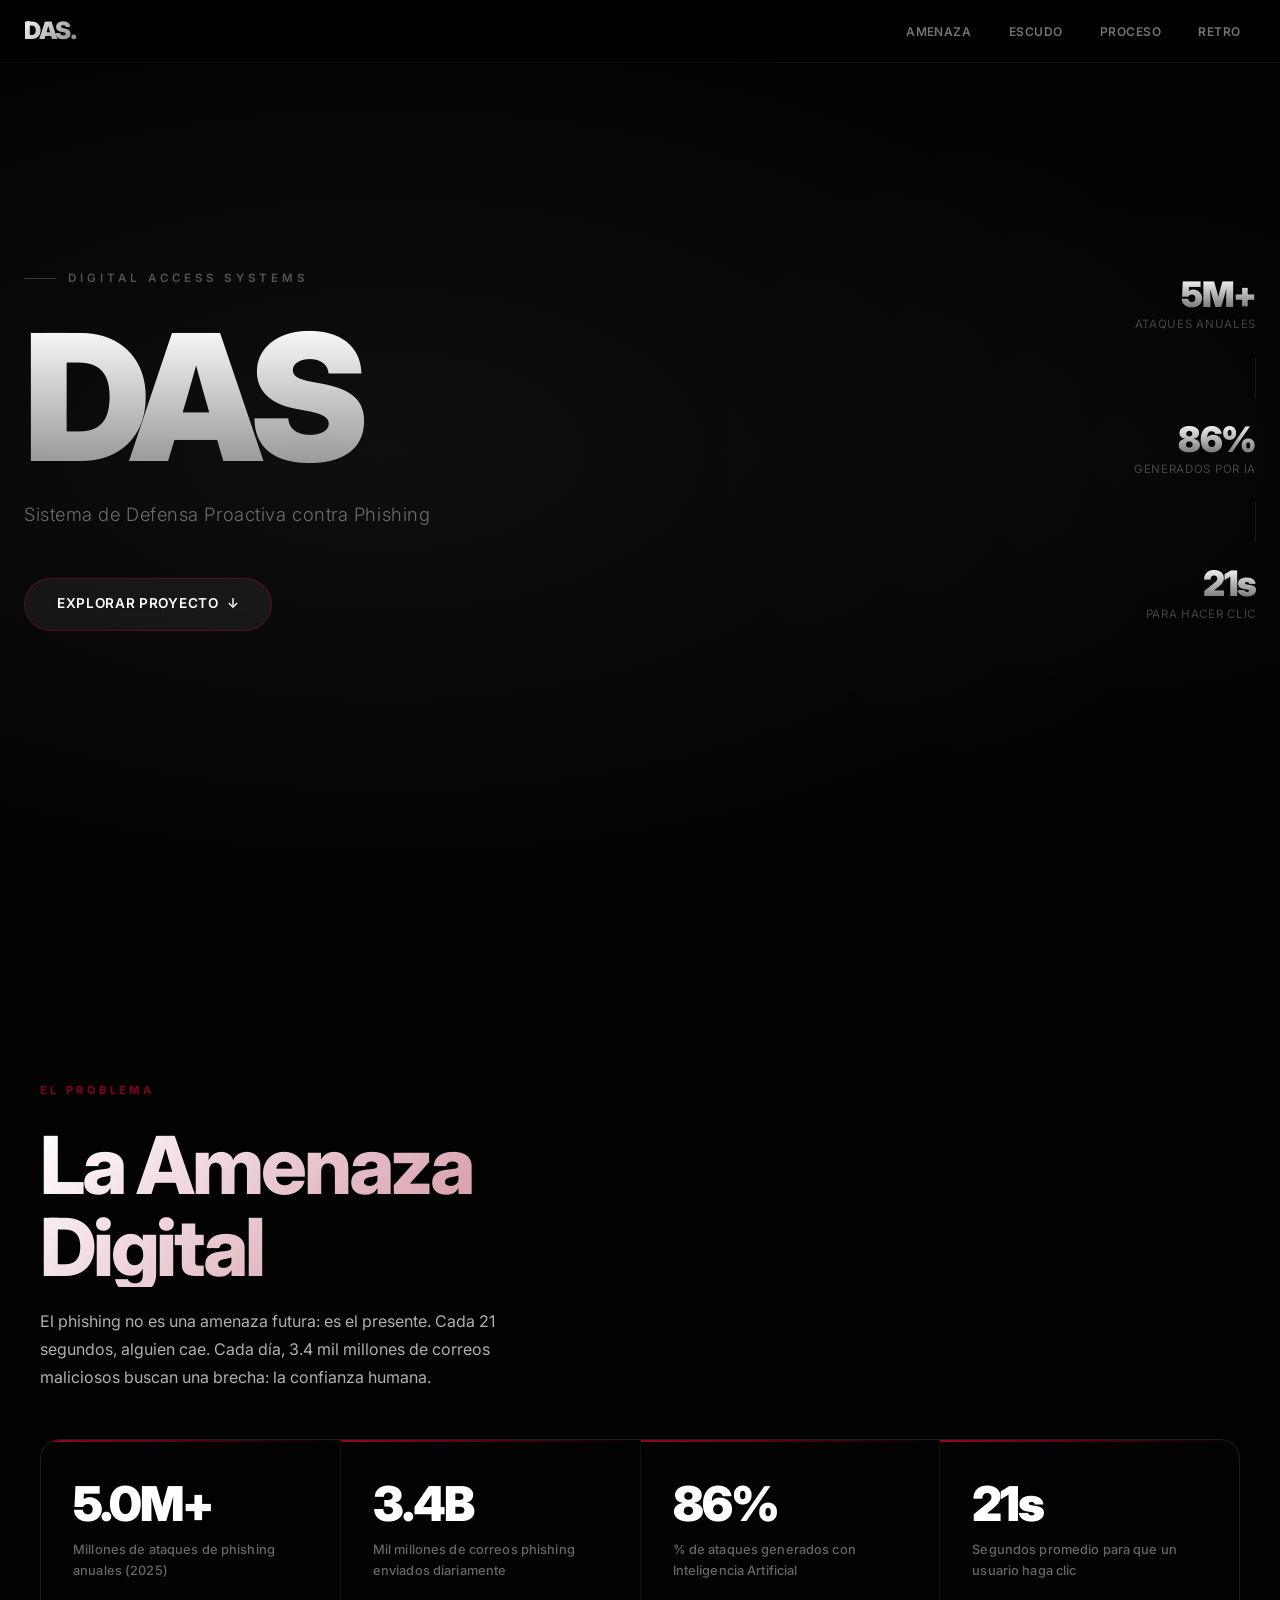
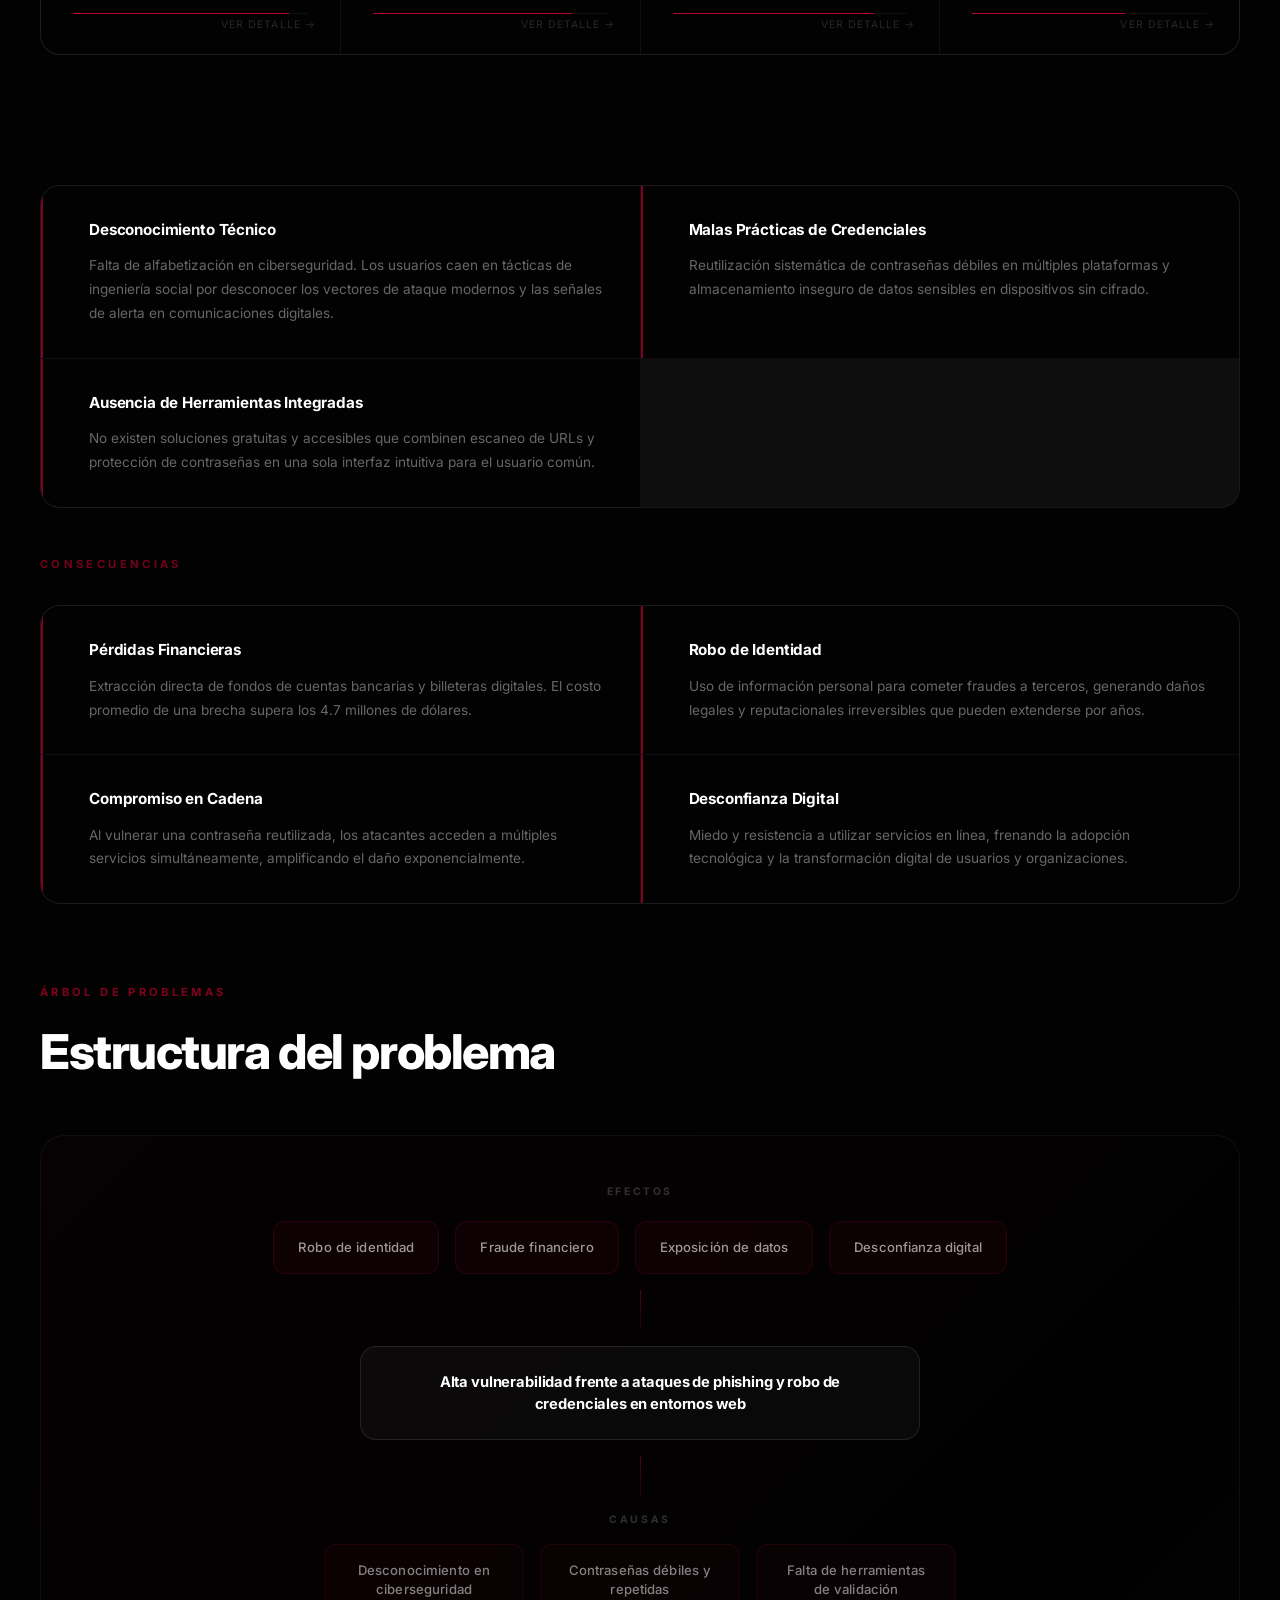
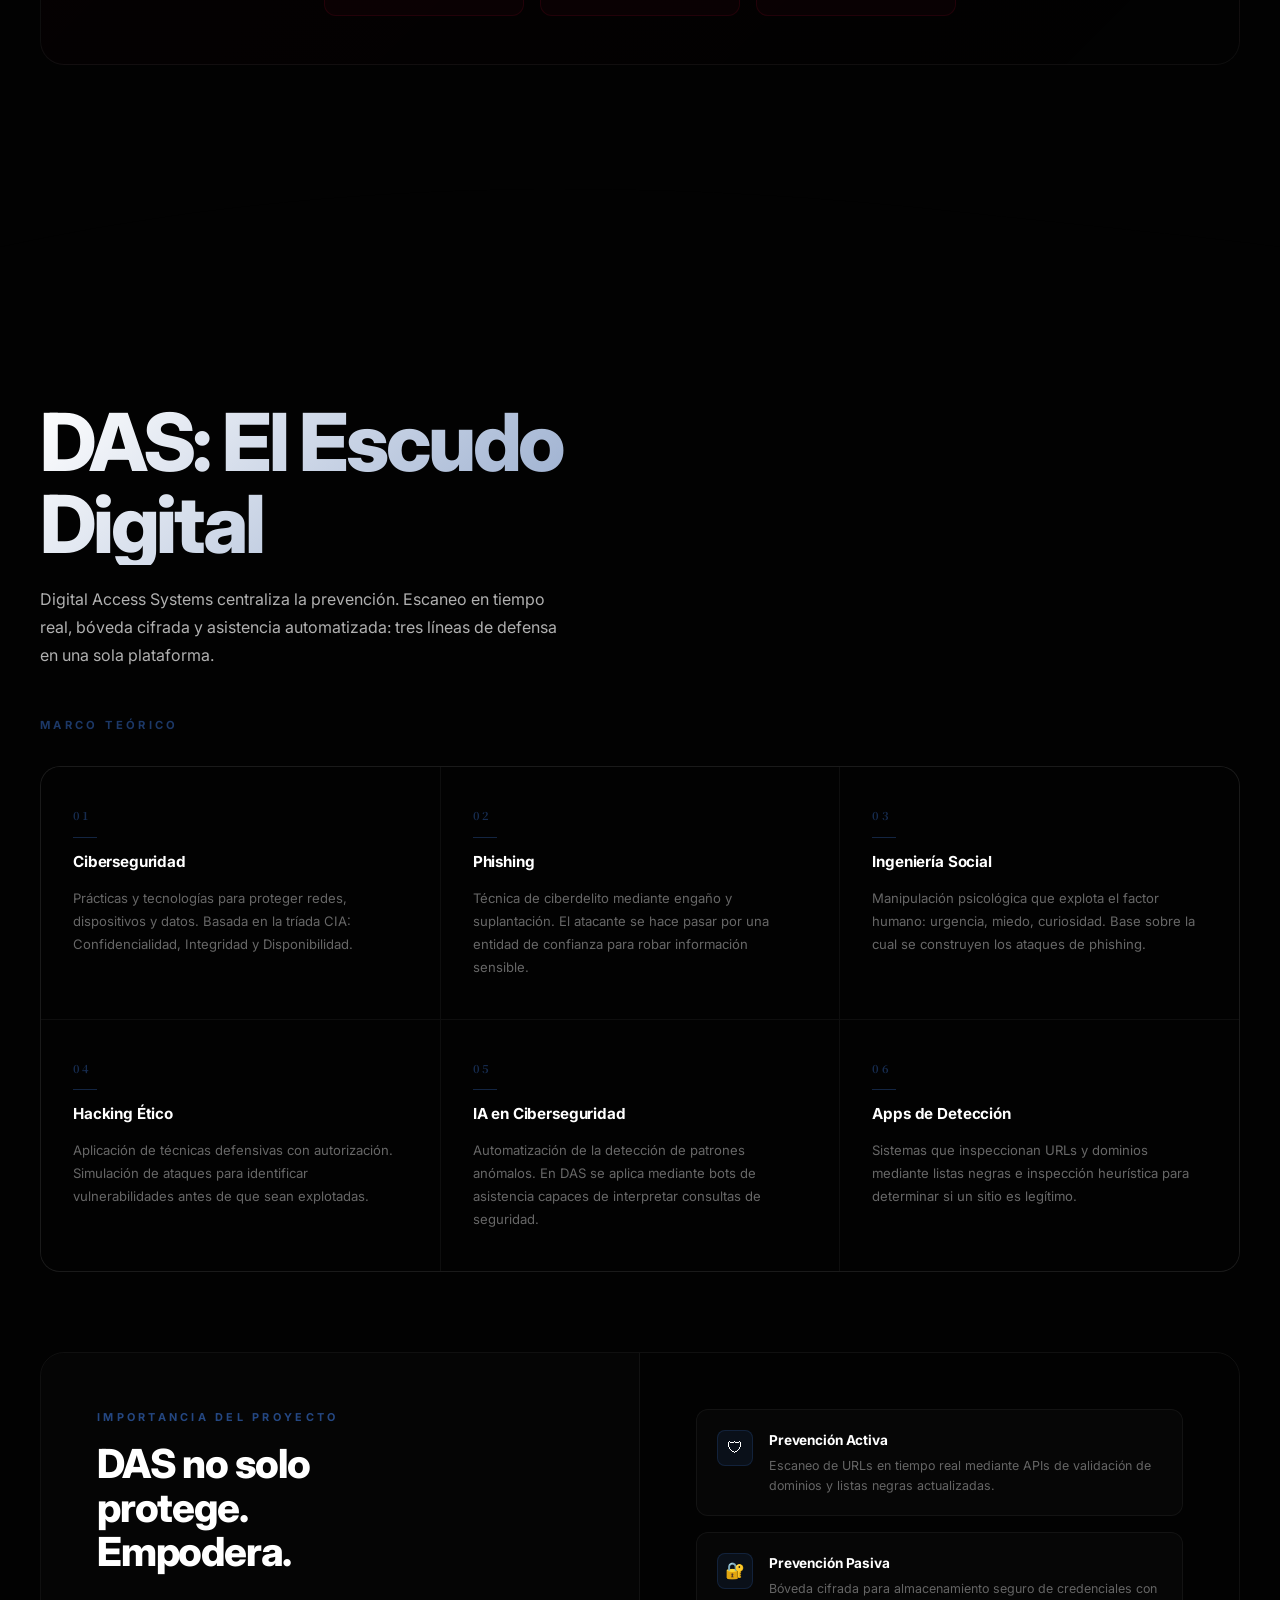
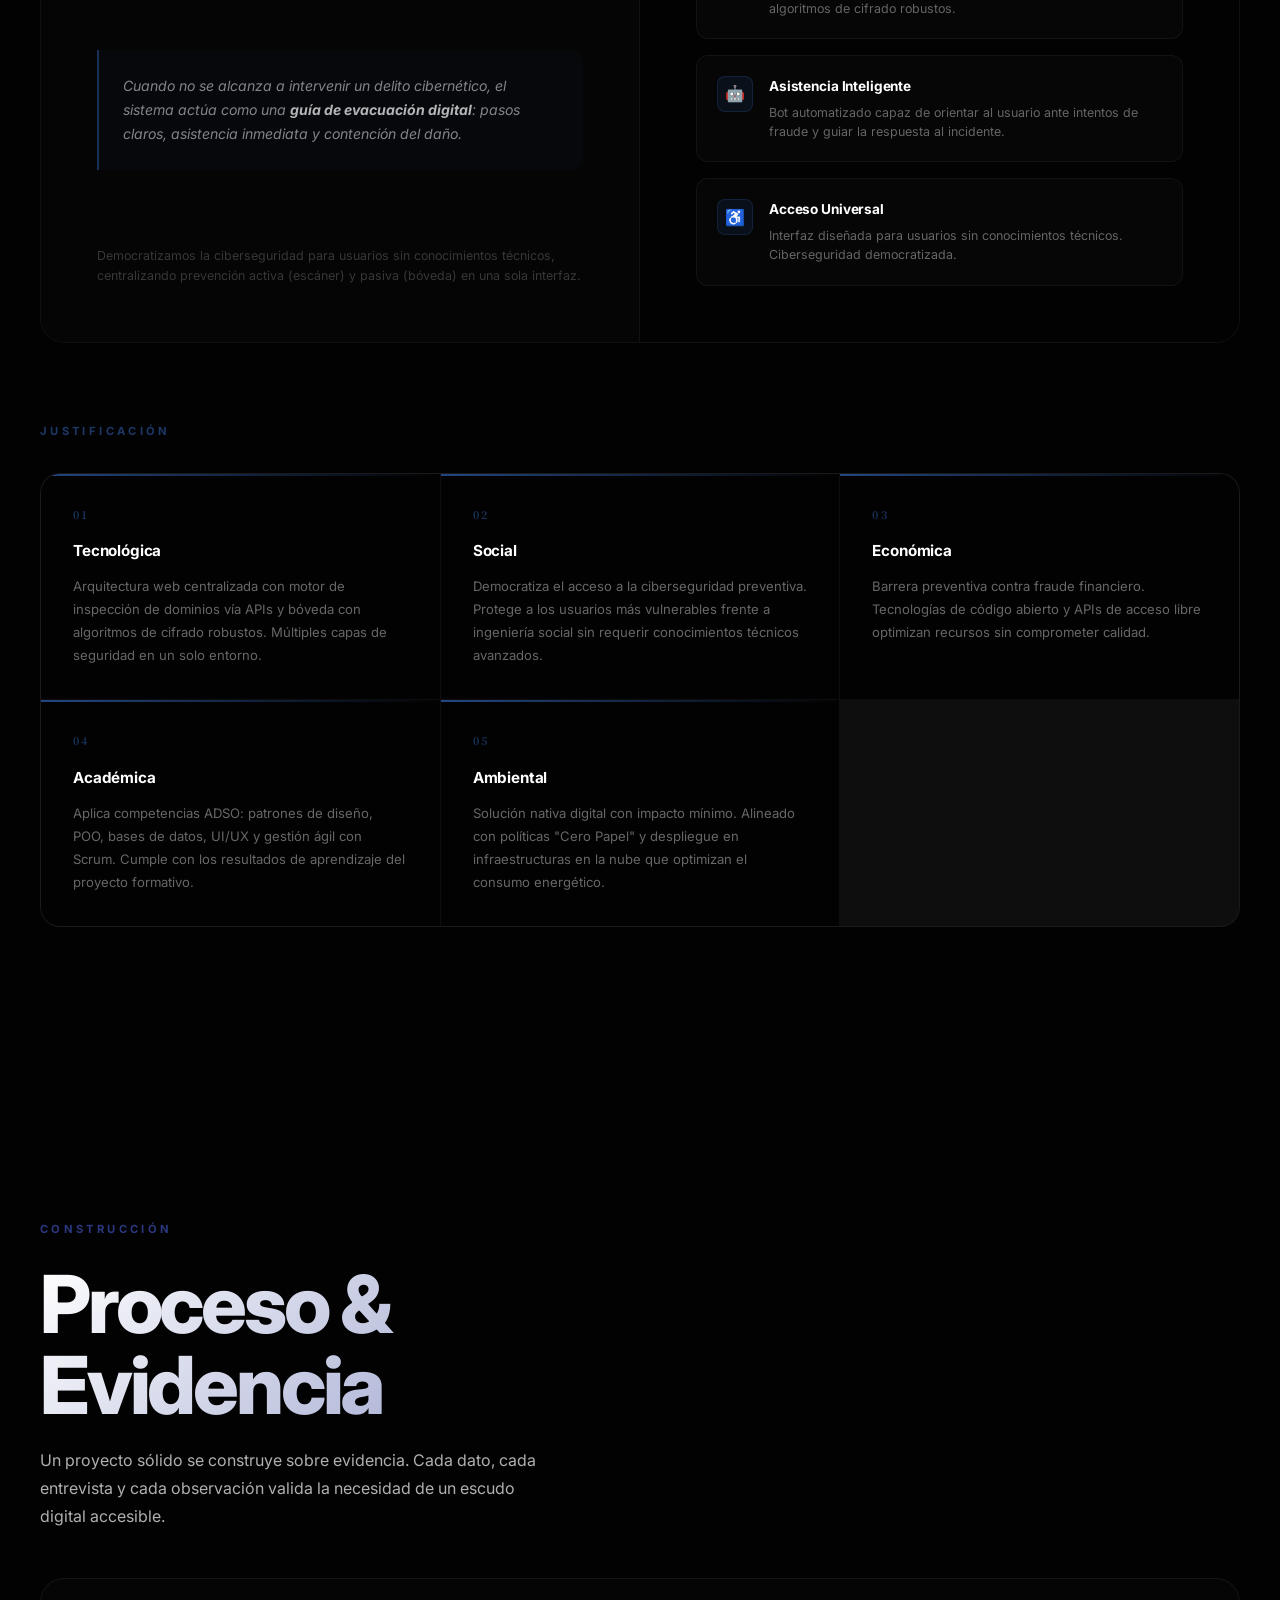
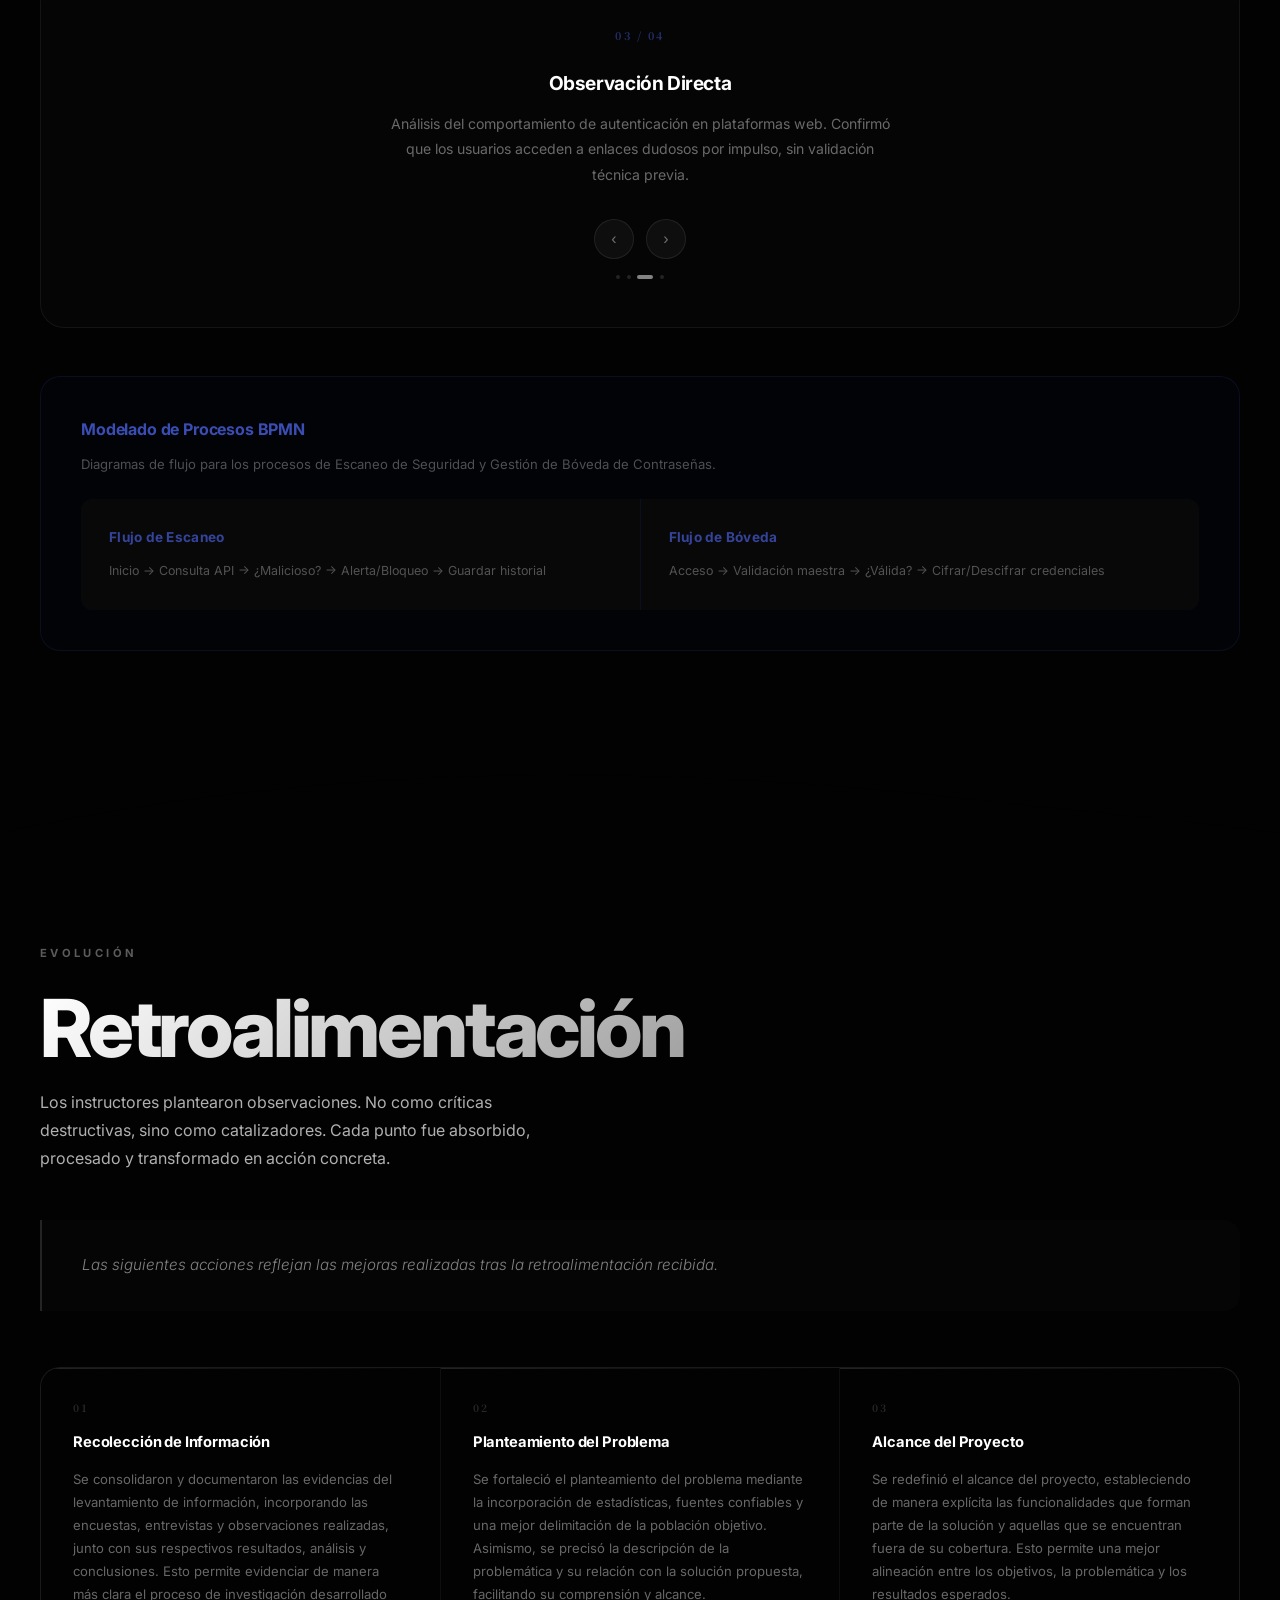
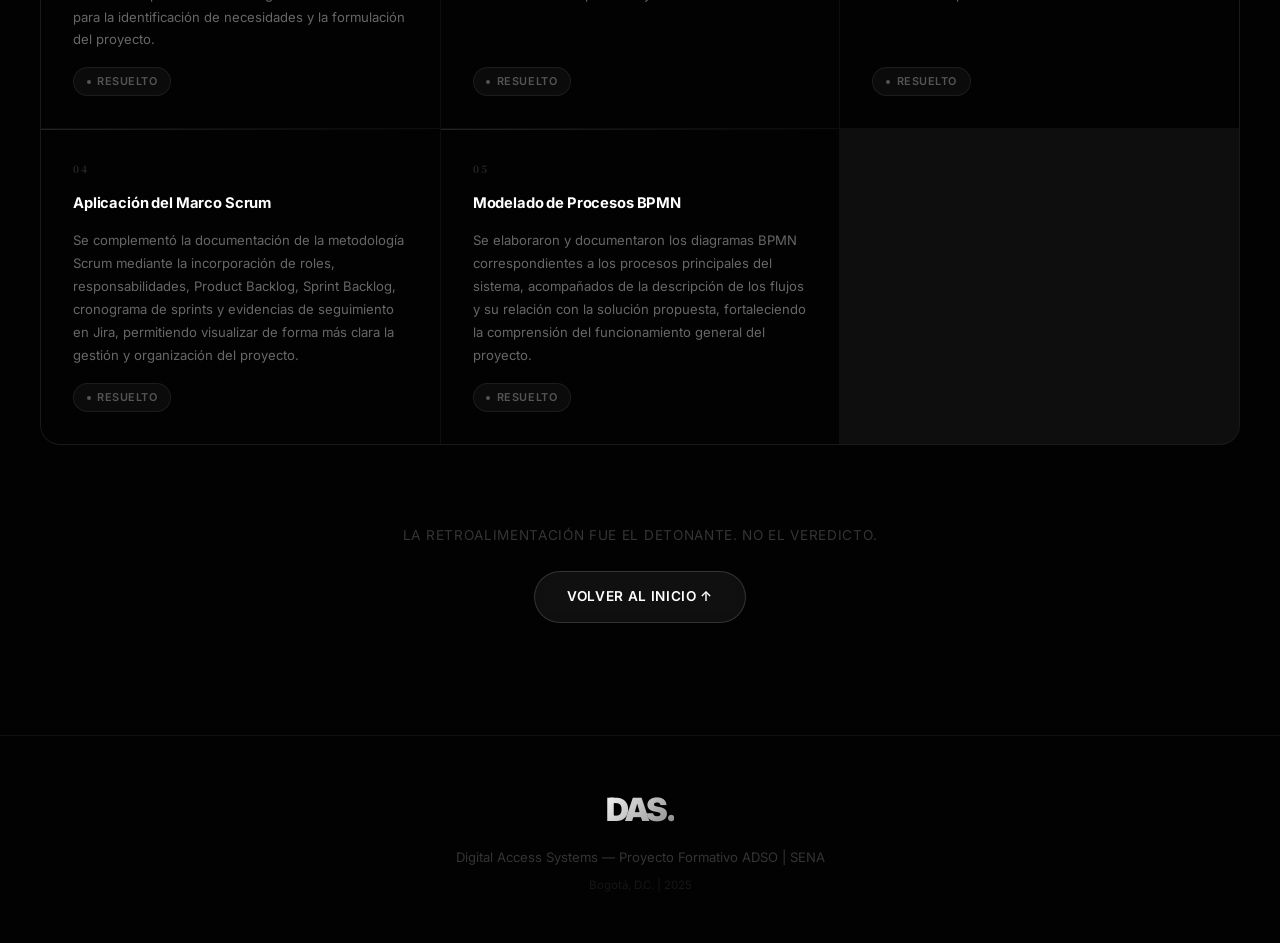
==== commit bcd8cdea: "Update index.html" ====
--- a/index.html
+++ b/index.html
@@ -6,7 +6,7 @@
 <title>DAS — Digital Access Systems</title>
 <link rel="preconnect" href="https://fonts.googleapis.com">
 <link rel="preconnect" href="https://fonts.gstatic.com" crossorigin>
-<link href="https://fonts.googleapis.com/css2?family=Inter:wght@300;400;500;600;700;800;900&display=swap" rel="stylesheet">
+<link href="https://fonts.googleapis.com/css2?family=Inter:wght@300;400;500;600;700;800;900&family=Noto+Serif+JP:wght@300;400&display=swap" rel="stylesheet">
 <style>
 :root {
   --n0:#020202;--n1:#0a0a0a;--n2:#111;--n3:#1a1a1a;--n4:#222;
@@ -14,206 +14,241 @@
   --b:#448aff;--bd:#0d47a1;--bt:rgba(68,138,255,0.08);
   --i:#536dfe;--it:rgba(83,109,254,0.08);
   --p:#e0e0e0;--w:#fff;--g:#b0b0b0;--gd:#666;
+  --font:'Inter',sans-serif;
+  --jp:'Noto Serif JP',serif;
 }
 *{margin:0;padding:0;box-sizing:border-box;-webkit-tap-highlight-color:transparent}
 html{scroll-behavior:smooth;font-size:16px}
-body{font-family:'Inter',sans-serif;background:var(--n0);color:var(--w);overflow-x:hidden;line-height:1.6;-webkit-font-smoothing:antialiased}
-#pc{position:fixed;top:0;left:0;width:100%;height:100%;z-index:0;pointer-events:none;opacity:.3}
+body{font-family:var(--font);background:var(--n0);color:var(--w);overflow-x:hidden;line-height:1.6;-webkit-font-smoothing:antialiased}
+#pc{position:fixed;top:0;left:0;width:100%;height:100%;z-index:0;pointer-events:none;opacity:.25}
 
 /* NAV */
-nav{position:fixed;top:0;left:0;width:100%;z-index:1000;padding:.75rem 1rem;background:rgba(2,2,2,.8);backdrop-filter:blur(20px);-webkit-backdrop-filter:blur(20px);border-bottom:1px solid rgba(255,255,255,.06);transition:all .3s ease}
-nav.scrolled{background:rgba(2,2,2,.95);box-shadow:0 8px 32px rgba(0,0,0,.4)}
+nav{position:fixed;top:0;left:0;width:100%;z-index:1000;padding:.75rem 1.5rem;background:rgba(2,2,2,.85);backdrop-filter:blur(20px);-webkit-backdrop-filter:blur(20px);border-bottom:1px solid rgba(255,255,255,.05);transition:all .3s ease}
+nav.scrolled{background:rgba(2,2,2,.97);box-shadow:0 8px 40px rgba(0,0,0,.5)}
 .nav-inner{display:flex;align-items:center;justify-content:space-between;max-width:1400px;margin:0 auto}
-.logo{font-weight:900;font-size:1.4rem;letter-spacing:-.06em;background:linear-gradient(135deg,var(--w),var(--g));-webkit-background-clip:text;-webkit-text-fill-color:transparent;flex-shrink:0}
-.nav-pills{display:flex;gap:.5rem;overflow-x:auto;scrollbar-width:none;-webkit-overflow-scrolling:touch;padding:0 .25rem}
+.logo{font-weight:900;font-size:1.5rem;letter-spacing:-.06em;background:linear-gradient(135deg,var(--w),rgba(255,255,255,.5));-webkit-background-clip:text;-webkit-text-fill-color:transparent;flex-shrink:0;font-family:var(--font)}
+.nav-pills{display:flex;gap:.4rem;overflow-x:auto;scrollbar-width:none;-webkit-overflow-scrolling:touch}
 .nav-pills::-webkit-scrollbar{display:none}
-.nav-pills a{flex-shrink:0;padding:.5rem 1rem;border-radius:100px;font-size:.8rem;font-weight:600;color:var(--g);text-decoration:none;white-space:nowrap;transition:all .3s ease;border:1px solid transparent}
-.nav-pills a:hover,.nav-pills a.active{color:var(--w);background:rgba(255,255,255,.06);border-color:rgba(255,255,255,.12)}
+.nav-pills a{flex-shrink:0;padding:.45rem .9rem;border-radius:100px;font-size:.75rem;font-weight:600;color:rgba(255,255,255,.45);text-decoration:none;white-space:nowrap;transition:all .3s ease;border:1px solid transparent;letter-spacing:.04em;text-transform:uppercase}
+.nav-pills a:hover,.nav-pills a.active{color:var(--w);background:rgba(255,255,255,.05);border-color:rgba(255,255,255,.1)}
 
 /* BTN */
-.btn{display:inline-flex;align-items:center;gap:.5rem;padding:1rem 2.2rem;font-family:'Inter',sans-serif;font-weight:600;font-size:.9rem;color:var(--w);background:linear-gradient(135deg,rgba(255,255,255,.1),rgba(255,255,255,.03));backdrop-filter:blur(16px);-webkit-backdrop-filter:blur(16px);border:1px solid rgba(255,255,255,.2);border-radius:100px;cursor:pointer;position:relative;overflow:hidden;transition:all .4s cubic-bezier(.4,0,.2,1);text-decoration:none;letter-spacing:.02em;box-shadow:0 4px 24px rgba(0,0,0,.3),inset 0 1px 0 rgba(255,255,255,.08)}
-.btn::before{content:'';position:absolute;top:0;left:-100%;width:100%;height:100%;background:linear-gradient(90deg,transparent,rgba(255,255,255,.45),transparent);transition:left .7s ease}
+.btn{display:inline-flex;align-items:center;gap:.5rem;padding:.9rem 2rem;font-family:var(--font);font-weight:600;font-size:.85rem;color:var(--w);background:rgba(255,255,255,.06);backdrop-filter:blur(16px);border:1px solid rgba(255,255,255,.15);border-radius:100px;cursor:pointer;position:relative;overflow:hidden;transition:all .4s cubic-bezier(.4,0,.2,1);text-decoration:none;letter-spacing:.05em;text-transform:uppercase}
+.btn::before{content:'';position:absolute;top:0;left:-100%;width:100%;height:100%;background:linear-gradient(90deg,transparent,rgba(255,255,255,.35),transparent);transition:left .7s ease}
 .btn:hover::before{left:100%}
-.btn:hover{transform:translateY(-3px);box-shadow:0 12px 40px rgba(255,255,255,.1),0 0 30px rgba(255,255,255,.06),inset 0 1px 0 rgba(255,255,255,.15);border-color:rgba(255,255,255,.45);background:linear-gradient(135deg,rgba(255,255,255,.18),rgba(255,255,255,.06))}
-.btn-glow-r:hover{box-shadow:0 0 40px rgba(255,0,60,.3),0 10px 40px rgba(255,0,60,.12);border-color:var(--r)}
-.btn-glow-b:hover{box-shadow:0 0 40px rgba(68,138,255,.3),0 10px 40px rgba(68,138,255,.12);border-color:var(--b)}
-.btn-glow-p:hover{box-shadow:0 0 40px rgba(224,224,224,.2),0 10px 40px rgba(224,224,224,.08);border-color:var(--p)}
-.btn .arrow{display:inline-block;animation:bounce 2s ease infinite}
-@keyframes bounce{0%,100%{transform:translateY(0)}50%{transform:translateY(5px)}}
+.btn:hover{transform:translateY(-2px);border-color:rgba(255,255,255,.35);background:rgba(255,255,255,.1)}
+.btn-r{border-color:rgba(255,0,60,.25)}
+.btn-r:hover{border-color:var(--r);box-shadow:0 0 30px rgba(255,0,60,.15)}
+.btn-b:hover{border-color:var(--b);box-shadow:0 0 30px rgba(68,138,255,.15)}
+.btn .arrow{animation:bounce 2s ease infinite}
+@keyframes bounce{0%,100%{transform:translateY(0)}50%{transform:translateY(4px)}}
 
 /* SECTIONS */
-section{position:relative;z-index:1;padding:6rem 1.25rem}
+section{position:relative;z-index:1;padding:7rem 1.5rem}
 .sec-inner{max-width:1200px;margin:0 auto}
-.lbl{font-size:.75rem;font-weight:700;letter-spacing:.25em;text-transform:uppercase;margin-bottom:1.25rem;opacity:.6}
-.tit{font-size:clamp(2.2rem,7vw,4.5rem);font-weight:800;letter-spacing:-.04em;line-height:1.05;margin-bottom:1.25rem}
-.sub{font-size:1.05rem;font-weight:400;color:var(--g);max-width:560px;line-height:1.7;margin-bottom:2.5rem}
+.lbl{font-size:.7rem;font-weight:700;letter-spacing:.3em;text-transform:uppercase;margin-bottom:1.5rem;opacity:.5;font-family:var(--font)}
+.tit{font-size:clamp(2.4rem,7vw,5rem);font-weight:800;letter-spacing:-.04em;line-height:1.02;margin-bottom:1.25rem}
+.sub{font-size:1rem;font-weight:400;color:var(--g);max-width:520px;line-height:1.75;margin-bottom:3rem}
 
 /* DIVIDER */
-.div{position:relative;width:100%;height:80px;z-index:2;overflow:hidden;line-height:0}
+.div{position:relative;width:100%;height:70px;z-index:2;overflow:hidden;line-height:0}
 .div svg{position:absolute;width:100%;height:100%}
 
-/* HERO */
-.hero{min-height:100vh;display:flex;align-items:center;justify-content:center;text-align:center;padding:6rem 1.25rem 4rem;background:radial-gradient(ellipse at 50% 30%,rgba(20,20,20,1) 0%,rgba(2,2,2,1) 70%)}
-.hero-pre{font-size:.8rem;font-weight:500;letter-spacing:.3em;text-transform:uppercase;color:var(--g);margin-bottom:1.5rem;opacity:0;animation:fu .8s ease .2s forwards}
-.hero-tit{font-size:clamp(4rem,15vw,10rem);font-weight:900;letter-spacing:-.06em;line-height:.9;margin-bottom:1rem;background:linear-gradient(180deg,var(--w),var(--g));-webkit-background-clip:text;-webkit-text-fill-color:transparent;filter:drop-shadow(0 0 50px rgba(255,255,255,.06));opacity:0;animation:fu .8s ease .4s forwards}
-.hero-sub{font-size:clamp(.9rem,2.5vw,1.3rem);color:var(--g);font-weight:300;margin-bottom:3rem;letter-spacing:.03em;opacity:0;animation:fu .8s ease .6s forwards}
-.hero-btn{opacity:0;animation:fu .8s ease .8s forwards}
-@keyframes fu{from{opacity:0;transform:translateY(30px)}to{opacity:1;transform:translateY(0)}}
-
-/* STATS DASHBOARD */
-.stats-wrap{position:relative;margin:2.5rem 0;overflow:hidden}
-.stats-track{display:flex;gap:1rem;transition:transform .5s cubic-bezier(.4,0,.2,1);cursor:grab}
-.stats-track:active{cursor:grabbing}
-.stat-card{flex:0 0 85%;max-width:320px;background:linear-gradient(135deg,rgba(255,255,255,.04),rgba(255,255,255,.01));backdrop-filter:blur(12px);border:1px solid rgba(255,255,255,.1);border-radius:24px;padding:2rem;position:relative;overflow:hidden;transition:all .4s ease}
-.stat-card::before{content:'';position:absolute;top:0;left:0;width:100%;height:3px;background:linear-gradient(90deg,transparent,var(--r),transparent);opacity:.7}
-.stat-card:active{transform:scale(.98)}
-.stat-num{font-size:2.8rem;font-weight:900;line-height:1;margin-bottom:.75rem;background:linear-gradient(180deg,var(--w),var(--g));-webkit-background-clip:text;-webkit-text-fill-color:transparent}
-.stat-desc{font-size:.85rem;color:var(--g);font-weight:500;line-height:1.5}
-.stat-bar{width:100%;height:3px;background:rgba(255,255,255,.06);border-radius:2px;margin-top:1.25rem;overflow:hidden}
-.stat-bar-fill{height:100%;border-radius:2px;background:linear-gradient(90deg,var(--r),#ff6b6b);width:0;transition:width 1.5s cubic-bezier(.4,0,.2,1)}
-.stat-dots{display:flex;justify-content:center;gap:.4rem;margin-top:1.5rem}
-.stat-dot{width:6px;height:6px;border-radius:50%;background:rgba(255,255,255,.15);transition:all .3s ease}
-.stat-dot.active{background:var(--r);width:20px;border-radius:3px}
+/* HERO — limpio estilo KM */
+.hero{min-height:100vh;display:flex;align-items:center;padding:0 1.5rem;background:radial-gradient(ellipse at 30% 50%,rgba(15,15,15,1) 0%,rgba(2,2,2,1) 70%);overflow:hidden;position:relative}
+.hero::after{content:'';position:absolute;right:0;top:0;width:55%;height:100%;background:radial-gradient(ellipse at 80% 50%,rgba(255,255,255,0.015) 0%,transparent 60%);pointer-events:none}
+.hero-inner{max-width:1400px;margin:0 auto;width:100%;display:flex;align-items:center;gap:4rem}
+.hero-left{flex:1;z-index:2}
+.hero-pre{font-size:.72rem;font-weight:600;letter-spacing:.35em;text-transform:uppercase;color:rgba(255,255,255,.3);margin-bottom:2rem;display:flex;align-items:center;gap:12px}
+.hero-pre::before{content:'';width:32px;height:1px;background:rgba(255,255,255,.2)}
+.hero-tit{font-size:clamp(5rem,14vw,11rem);font-weight:900;letter-spacing:-.06em;line-height:.88;margin-bottom:1.5rem;background:linear-gradient(180deg,#fff 0%,rgba(255,255,255,.55) 100%);-webkit-background-clip:text;-webkit-text-fill-color:transparent;opacity:0;animation:fu .9s ease .3s forwards}
+.hero-sub{font-size:clamp(.9rem,2vw,1.15rem);color:rgba(255,255,255,.4);font-weight:300;margin-bottom:3rem;letter-spacing:.03em;max-width:480px;line-height:1.7;opacity:0;animation:fu .9s ease .5s forwards}
+.hero-btn{opacity:0;animation:fu .9s ease .7s forwards}
+.hero-right{flex:0 0 auto;display:flex;flex-direction:column;align-items:flex-end;gap:1.5rem;z-index:2;opacity:0;animation:fu .9s ease .9s forwards}
+.hero-stat-mini{text-align:right}
+.hero-stat-mini .num{font-size:2.2rem;font-weight:900;letter-spacing:-.04em;background:linear-gradient(180deg,#fff,rgba(255,255,255,.4));-webkit-background-clip:text;-webkit-text-fill-color:transparent;line-height:1}
+.hero-stat-mini .desc{font-size:.72rem;color:rgba(255,255,255,.25);letter-spacing:.06em;text-transform:uppercase;margin-top:.2rem}
+.hero-divider{width:1px;height:40px;background:rgba(255,255,255,.08);align-self:flex-end}
+@keyframes fu{from{opacity:0;transform:translateY(24px)}to{opacity:1;transform:translateY(0)}}
+@media(max-width:768px){.hero{padding-top:6rem}.hero-inner{flex-direction:column;gap:3rem}.hero-right{align-items:flex-start;flex-direction:row;flex-wrap:wrap;gap:2rem}.hero-stat-mini{text-align:left}.hero-divider{display:none}}
+
+/* STATS CARDS — más serias */
+.stats-wrap{margin:2.5rem 0;position:relative}
+.stats-grid{display:grid;grid-template-columns:repeat(4,1fr);gap:1px;background:rgba(255,255,255,.06);border:1px solid rgba(255,255,255,.06);border-radius:20px;overflow:hidden}
+@media(max-width:900px){.stats-grid{grid-template-columns:repeat(2,1fr)}}
+@media(max-width:500px){.stats-grid{grid-template-columns:1fr}}
+.stat-card{background:var(--n0);padding:2.5rem 2rem;cursor:pointer;position:relative;overflow:hidden;transition:background .3s ease}
+.stat-card::before{content:'';position:absolute;top:0;left:0;width:100%;height:2px;background:linear-gradient(90deg,var(--r),transparent);opacity:.6}
+.stat-card:hover{background:rgba(255,255,255,.02)}
+.stat-num{font-size:3rem;font-weight:900;letter-spacing:-.04em;line-height:1;margin-bottom:.75rem;color:#fff;font-family:var(--font)}
+.stat-desc{font-size:.8rem;color:rgba(255,255,255,.4);font-weight:500;line-height:1.6;letter-spacing:.01em}
+.stat-bar{width:100%;height:1px;background:rgba(255,255,255,.05);margin-top:2rem}
+.stat-bar-fill{height:100%;background:var(--r);width:0;transition:width 1.8s cubic-bezier(.4,0,.2,1);opacity:.7}
+.stat-hint{position:absolute;bottom:1.25rem;right:1.5rem;font-size:.65rem;color:rgba(255,255,255,.15);letter-spacing:.1em;text-transform:uppercase}
 
 /* MODAL */
-.mod{position:fixed;top:0;left:0;width:100%;height:100%;background:rgba(0,0,0,.88);backdrop-filter:blur(12px);z-index:9999;display:flex;align-items:center;justify-content:center;opacity:0;pointer-events:none;transition:opacity .3s ease;padding:1rem}
+.mod{position:fixed;top:0;left:0;width:100%;height:100%;background:rgba(0,0,0,.92);backdrop-filter:blur(16px);z-index:9999;display:flex;align-items:center;justify-content:center;opacity:0;pointer-events:none;transition:opacity .3s ease;padding:1rem}
 .mod.on{opacity:1;pointer-events:all}
-.mod-box{background:linear-gradient(135deg,#0c0c0c,#161616);border:1px solid rgba(255,0,60,.25);border-radius:28px;padding:2.5rem 2rem;max-width:520px;width:100%;position:relative;transform:scale(.92);transition:transform .3s ease;box-shadow:0 30px 60px rgba(0,0,0,.5),0 0 40px rgba(255,0,60,.08)}
-.mod.on .mod-box{transform:scale(1)}
-.mod-x{position:absolute;top:1.25rem;right:1.25rem;width:36px;height:36px;border-radius:50%;background:rgba(255,255,255,.06);border:1px solid rgba(255,255,255,.12);color:var(--g);font-size:1.3rem;cursor:pointer;display:flex;align-items:center;justify-content:center;transition:all .3s ease}
-.mod-x:hover{background:rgba(255,0,60,.15);color:var(--w);border-color:var(--r)}
-.mod-tit{font-size:1.3rem;font-weight:800;margin-bottom:.25rem}
-.mod-num{font-size:3rem;font-weight:900;margin:.5rem 0;background:linear-gradient(180deg,var(--rs),var(--r));-webkit-background-clip:text;-webkit-text-fill-color:transparent}
-.mod-chart{width:100%;height:100px;margin:1rem 0;background:rgba(255,0,60,.04);border-radius:14px;border:1px solid rgba(255,0,60,.12);display:flex;align-items:flex-end;justify-content:space-around;padding:0 .75rem .5rem;gap:4px}
-.mod-bar{flex:1;border-radius:3px 3px 0 0;background:linear-gradient(to top,var(--r),rgba(255,0,60,.25));transition:height 1s ease;height:0;max-width:30px}
-.mod-txt{color:var(--g);font-size:.9rem;line-height:1.7}
-.mod-src{margin-top:1.25rem;padding-top:1rem;border-top:1px solid rgba(255,255,255,.06);font-size:.75rem;color:rgba(255,255,255,.35)}
-
-/* RETRO CARDS (Causas/Consecuencias/Justificacion) */
-.retro-grid{display:grid;grid-template-columns:1fr;gap:1rem;margin-top:2rem}
-@media(min-width:768px){.retro-grid{grid-template-columns:repeat(2,1fr);gap:1.25rem}}
-.retro-card{background:linear-gradient(135deg,rgba(255,255,255,.04),rgba(255,255,255,.01));border:1px solid rgba(255,255,255,.1);border-radius:20px;padding:1.75rem;position:relative;overflow:hidden;transition:all .4s cubic-bezier(.4,0,.2,1)}
-.retro-card::before{content:'';position:absolute;top:0;left:0;width:3px;height:100%;background:linear-gradient(to bottom,var(--r),transparent);opacity:.8;transition:width .3s ease}
-.retro-card:hover{transform:translateY(-5px);border-color:rgba(255,0,60,.3);box-shadow:0 15px 40px rgba(255,0,60,.1)}
-.retro-card:hover::before{width:5px}
-.retro-card h3{font-size:1.1rem;font-weight:700;margin-bottom:.75rem;color:var(--w);padding-left:.5rem}
-.retro-card p{color:var(--g);font-size:.9rem;line-height:1.7;padding-left:.5rem}
-
-/* Justificacion variant */
-.justif-card::before{background:linear-gradient(to bottom,var(--b),transparent)}
-.justif-card:hover{border-color:rgba(68,138,255,.3);box-shadow:0 15px 40px rgba(68,138,255,.1)}
-.justif-card:hover::before{width:5px}
-.justif-num{position:absolute;top:1rem;right:1.5rem;font-size:4rem;font-weight:900;color:rgba(68,138,255,.06);line-height:1;pointer-events:none;transition:all .4s ease}
-.justif-card:hover .justif-num{color:rgba(68,138,255,.12);transform:scale(1.1)}
-
-/* DICCIONARIO DAS - Nothing style */
-.dic-grid{display:grid;grid-template-columns:1fr;gap:1.5rem;margin-top:2.5rem}
-@media(min-width:768px){.dic-grid{grid-template-columns:repeat(2,1fr);gap:1.5rem}}
-.dic-card{background:linear-gradient(135deg,rgba(255,255,255,.03),rgba(255,255,255,.01));border:1px solid rgba(255,255,255,.08);border-radius:24px;padding:2.5rem 2rem;position:relative;overflow:hidden;transition:all .5s cubic-bezier(.4,0,.2,1);display:flex;flex-direction:column;gap:1rem}
-.dic-card::after{content:'';position:absolute;top:0;right:0;width:150px;height:150px;background:radial-gradient(circle,rgba(68,138,255,.08),transparent 70%);opacity:0;transition:opacity .5s ease;pointer-events:none}
-.dic-card:hover::after{opacity:1}
-.dic-card:hover{border-color:rgba(68,138,255,.25);box-shadow:0 20px 50px rgba(68,138,255,.08);transform:translateY(-4px)}
-.dic-num{font-size:clamp(3rem,8vw,5rem);font-weight:900;line-height:1;color:rgba(68,138,255,.15);letter-spacing:-.04em;transition:all .4s ease}
-.dic-card:hover .dic-num{color:rgba(68,138,255,.25)}
-.dic-tit{font-size:1.25rem;font-weight:700;color:var(--w);margin-top:-.5rem}
-.dic-desc{color:var(--g);font-size:.9rem;line-height:1.8}
-.dic-line{width:40px;height:2px;background:linear-gradient(90deg,var(--b),transparent);transition:width .4s ease}
-.dic-card:hover .dic-line{width:80px}
-
-/* ARBOL DE PROBLEMAS */
-.arbol-wrap{margin-top:3rem;padding:2.5rem 1.5rem;background:linear-gradient(135deg,rgba(255,0,60,.03),rgba(0,0,0,.2));border-radius:28px;border:1px solid rgba(255,0,60,.15);position:relative;overflow:hidden}
-.arbol-tit{text-align:center;font-size:1.3rem;font-weight:700;margin-bottom:2.5rem;color:var(--rs)}
-.arbol{display:flex;flex-direction:column;align-items:center;gap:2rem;position:relative}
-.arbol-tronco{background:linear-gradient(135deg,rgba(255,0,60,.12),rgba(255,0,60,.04));border:1px solid rgba(255,0,60,.25);border-radius:18px;padding:1.5rem 2rem;font-weight:700;font-size:1rem;text-align:center;max-width:600px;width:100%;backdrop-filter:blur(10px);position:relative;z-index:2;box-shadow:0 0 30px rgba(255,0,60,.08)}
-.arbol-ramas,.arbol-raices{display:grid;grid-template-columns:1fr;gap:.75rem;width:100%;max-width:700px;position:relative;z-index:2}
-@media(min-width:640px){.arbol-ramas,.arbol-raices{grid-template-columns:repeat(2,1fr)}}
-@media(min-width:768px){.arbol-ramas,.arbol-raices{grid-template-columns:repeat(4,1fr)}}
-.arbol-item{background:rgba(255,255,255,.03);border:1px solid rgba(255,255,255,.08);border-radius:12px;padding:1rem;text-align:center;font-size:.85rem;color:var(--g);transition:all .3s ease}
-.arbol-item:hover{background:rgba(255,0,60,.06);border-color:rgba(255,0,60,.2);color:var(--w);transform:translateY(-2px)}
-.arbol-raiz{background:rgba(255,0,60,.05);border-color:rgba(255,0,60,.15)}
-.arbol-raiz:hover{background:rgba(255,0,60,.1);border-color:rgba(255,0,60,.3)}
-/* SVG lines */
-.arbol-svg{position:absolute;top:0;left:0;width:100%;height:100%;pointer-events:none;z-index:1}
-.arbol-line{stroke:rgba(255,0,60,.2);stroke-width:1.5;fill:none;stroke-dasharray:300;stroke-dashoffset:300;transition:stroke-dashoffset 2s ease}
-.arbol-line.on{stroke-dashoffset:0}
-
-/* IMPORTANCIA BOX */
-.imp-box{margin-top:3rem;padding:2rem;background:linear-gradient(135deg,rgba(68,138,255,.05),rgba(0,0,0,.15));border-radius:24px;border:1px solid rgba(68,138,255,.15);position:relative;overflow:hidden}
-.imp-box::before{content:'';position:absolute;top:-50%;right:-20%;width:300px;height:300px;background:radial-gradient(circle,rgba(68,138,255,.06),transparent 70%);pointer-events:none}
-.imp-box h3{font-size:1.2rem;font-weight:700;margin-bottom:1rem;color:var(--b);position:relative}
-.imp-box p{color:var(--g);font-size:.95rem;line-height:1.8;position:relative}
-.imp-box strong{color:var(--w);font-weight:600}
-
-/* CARRUSEL PROCESO */
-.car-wrap{position:relative;margin-top:2.5rem;background:linear-gradient(135deg,rgba(255,255,255,.02),rgba(255,255,255,.005));border:1px solid rgba(255,255,255,.08);border-radius:28px;padding:2rem 1.5rem;overflow:hidden}
+.mod-box{background:#0a0a0a;border:1px solid rgba(255,255,255,.08);border-radius:24px;padding:3rem 2.5rem;max-width:500px;width:100%;position:relative;transform:translateY(20px);transition:transform .3s ease;box-shadow:0 40px 80px rgba(0,0,0,.6)}
+.mod.on .mod-box{transform:translateY(0)}
+.mod-x{position:absolute;top:1.5rem;right:1.5rem;width:32px;height:32px;border-radius:50%;background:rgba(255,255,255,.04);border:1px solid rgba(255,255,255,.08);color:rgba(255,255,255,.4);font-size:1.1rem;cursor:pointer;display:flex;align-items:center;justify-content:center;transition:all .3s ease}
+.mod-x:hover{background:rgba(255,0,60,.08);color:var(--w);border-color:rgba(255,0,60,.3)}
+.mod-label{font-size:.68rem;font-weight:600;letter-spacing:.25em;text-transform:uppercase;color:rgba(255,255,255,.25);margin-bottom:1rem}
+.mod-tit{font-size:1.1rem;font-weight:700;margin-bottom:.5rem;color:#fff;line-height:1.3}
+.mod-num{font-size:3.5rem;font-weight:900;margin:.75rem 0;color:#fff;letter-spacing:-.04em;line-height:1}
+.mod-chart{width:100%;height:90px;margin:1.5rem 0;display:flex;align-items:flex-end;gap:5px}
+.mod-bar{flex:1;border-radius:2px 2px 0 0;background:rgba(255,0,60,.15);transition:height 1s ease;height:0;position:relative}
+.mod-bar::after{content:'';position:absolute;inset:0;background:linear-gradient(to top,var(--r),rgba(255,0,60,.2));border-radius:2px 2px 0 0;opacity:.8}
+.mod-txt{color:rgba(255,255,255,.5);font-size:.88rem;line-height:1.75}
+.mod-src{margin-top:1.5rem;padding-top:1rem;border-top:1px solid rgba(255,255,255,.05);font-size:.72rem;color:rgba(255,255,255,.2);letter-spacing:.05em}
+
+/* RETRO CARDS */
+.retro-grid{display:grid;grid-template-columns:1fr;gap:1px;background:rgba(255,255,255,.05);border:1px solid rgba(255,255,255,.05);border-radius:20px;overflow:hidden;margin-top:2rem}
+@media(min-width:768px){.retro-grid{grid-template-columns:repeat(2,1fr)}}
+.retro-card{background:var(--n0);padding:2rem;position:relative;overflow:hidden;transition:background .3s ease}
+.retro-card:hover{background:rgba(255,255,255,.015)}
+.retro-card::before{content:'';position:absolute;top:0;left:0;width:2px;height:100%;background:var(--r);opacity:.5}
+.retro-card h3{font-size:.95rem;font-weight:700;margin-bottom:.75rem;color:#fff;padding-left:1rem;letter-spacing:-.01em}
+.retro-card p{color:rgba(255,255,255,.4);font-size:.85rem;line-height:1.75;padding-left:1rem}
+
+/* ÁRBOL DE PROBLEMAS — rediseño KM */
+.arbol-section{margin-top:5rem}
+.arbol-label{font-size:.7rem;font-weight:700;letter-spacing:.3em;text-transform:uppercase;color:rgba(255,0,60,.5);margin-bottom:1.5rem}
+.arbol-title{font-size:clamp(1.8rem,4vw,3rem);font-weight:800;letter-spacing:-.03em;margin-bottom:3.5rem;color:#fff;line-height:1.1}
+.arbol-wrap{position:relative;padding:3rem 2rem;background:linear-gradient(135deg,rgba(255,0,60,.02),rgba(0,0,0,0));border:1px solid rgba(255,255,255,.05);border-radius:24px}
+
+/* Efectos */
+.arbol-col-label{font-size:.65rem;font-weight:700;letter-spacing:.25em;text-transform:uppercase;color:rgba(255,255,255,.18);margin-bottom:1.25rem;text-align:center}
+
+/* Capas del árbol */
+.arbol-layer{display:flex;justify-content:center;gap:1rem;flex-wrap:wrap;position:relative;z-index:2}
+.arbol-connector{display:flex;justify-content:center;margin:1rem 0;position:relative;z-index:1}
+.arbol-connector-line{width:1px;height:40px;background:linear-gradient(to bottom,rgba(255,0,60,.3),rgba(255,0,60,.1))}
+
+/* Nodos */
+.arbol-node{padding:1rem 1.5rem;border-radius:12px;font-size:.82rem;font-weight:500;text-align:center;line-height:1.45;transition:all .3s ease;letter-spacing:.01em}
+.arbol-node-effect{background:rgba(255,0,60,.04);border:1px solid rgba(255,0,60,.12);color:rgba(255,255,255,.6);max-width:200px}
+.arbol-node-effect:hover{background:rgba(255,0,60,.08);border-color:rgba(255,0,60,.25);color:#fff}
+.arbol-node-center{background:rgba(255,255,255,.03);border:1px solid rgba(255,255,255,.1);color:#fff;font-weight:700;font-size:.92rem;max-width:560px;padding:1.5rem 2rem;border-radius:16px;line-height:1.5;letter-spacing:-.01em}
+.arbol-node-cause{background:rgba(255,0,60,.03);border:1px solid rgba(255,0,60,.1);color:rgba(255,255,255,.5);max-width:200px}
+.arbol-node-cause:hover{background:rgba(255,0,60,.07);border-color:rgba(255,0,60,.2);color:rgba(255,255,255,.8)}
+
+/* Líneas SVG árbol */
+.arbol-svg-wrap{position:absolute;inset:0;pointer-events:none;z-index:0}
+.arbol-svg-wrap svg{width:100%;height:100%}
+.a-line{stroke:rgba(255,0,60,.12);stroke-width:1;fill:none;stroke-dasharray:400;stroke-dashoffset:400;transition:stroke-dashoffset 1.5s ease}
+.a-line.on{stroke-dashoffset:0}
+
+@media(max-width:700px){.arbol-node{max-width:100%!important;width:100%}.arbol-layer{flex-direction:column;align-items:center}}
+
+/* IMPORTANCIA — rediseño editorial KM */
+.importancia-section{margin-top:5rem;position:relative}
+.importancia-inner{display:grid;grid-template-columns:1fr 1fr;gap:0;border:1px solid rgba(255,255,255,.06);border-radius:24px;overflow:hidden}
+@media(max-width:768px){.importancia-inner{grid-template-columns:1fr}}
+.imp-left{padding:3.5rem;background:rgba(255,255,255,.015);border-right:1px solid rgba(255,255,255,.05);display:flex;flex-direction:column;justify-content:space-between;gap:2rem}
+.imp-right{padding:3.5rem;display:flex;flex-direction:column;gap:2rem}
+.imp-eyebrow{font-size:.68rem;font-weight:700;letter-spacing:.3em;text-transform:uppercase;color:rgba(68,138,255,.5)}
+.imp-headline{font-size:clamp(1.6rem,3.5vw,2.5rem);font-weight:800;letter-spacing:-.03em;line-height:1.1;color:#fff}
+.imp-body{font-size:.92rem;color:rgba(255,255,255,.45);line-height:1.85}
+.imp-body strong{color:rgba(255,255,255,.85);font-weight:600}
+.imp-quote{padding:1.5rem;border-left:2px solid rgba(68,138,255,.3);background:rgba(68,138,255,.03);border-radius:0 12px 12px 0}
+.imp-quote p{font-size:.88rem;color:rgba(255,255,255,.5);line-height:1.7;font-style:italic}
+.imp-pillars{display:flex;flex-direction:column;gap:1rem}
+.imp-pillar{display:flex;align-items:flex-start;gap:1rem;padding:1.25rem;background:rgba(255,255,255,.02);border:1px solid rgba(255,255,255,.05);border-radius:12px;transition:all .3s ease}
+.imp-pillar:hover{background:rgba(255,255,255,.04);border-color:rgba(255,255,255,.08)}
+.imp-pillar-icon{width:36px;height:36px;border-radius:8px;background:rgba(68,138,255,.08);border:1px solid rgba(68,138,255,.15);display:flex;align-items:center;justify-content:center;font-size:1rem;flex-shrink:0}
+.imp-pillar-text h4{font-size:.85rem;font-weight:700;color:#fff;margin-bottom:.3rem;letter-spacing:-.01em}
+.imp-pillar-text p{font-size:.78rem;color:rgba(255,255,255,.38);line-height:1.55}
+
+/* JUSTIFICACION */
+.justif-grid{display:grid;grid-template-columns:1fr;gap:1px;background:rgba(255,255,255,.05);border:1px solid rgba(255,255,255,.05);border-radius:20px;overflow:hidden;margin-top:2rem}
+@media(min-width:768px){.justif-grid{grid-template-columns:repeat(2,1fr)}}
+@media(min-width:1024px){.justif-grid{grid-template-columns:repeat(3,1fr)}}
+.justif-card{background:var(--n0);padding:2rem 2rem 2rem;position:relative;overflow:hidden;transition:background .3s ease}
+.justif-card:hover{background:rgba(68,138,255,.02)}
+.justif-card::before{content:'';position:absolute;top:0;left:0;width:100%;height:2px;background:linear-gradient(90deg,rgba(68,138,255,.5),transparent)}
+.justif-num{font-size:.68rem;font-weight:700;letter-spacing:.2em;color:rgba(68,138,255,.35);margin-bottom:1rem;font-family:var(--jp)}
+.justif-card h3{font-size:.95rem;font-weight:700;color:#fff;margin-bottom:.75rem;letter-spacing:-.01em}
+.justif-card p{font-size:.82rem;color:rgba(255,255,255,.4);line-height:1.75}
+
+/* DICCIONARIO */
+.dic-grid{display:grid;grid-template-columns:1fr;gap:1px;background:rgba(255,255,255,.05);border:1px solid rgba(255,255,255,.05);border-radius:20px;overflow:hidden;margin-top:2rem}
+@media(min-width:768px){.dic-grid{grid-template-columns:repeat(2,1fr)}}
+@media(min-width:1024px){.dic-grid{grid-template-columns:repeat(3,1fr)}}
+.dic-card{background:var(--n0);padding:2.5rem 2rem;position:relative;overflow:hidden;transition:background .3s ease;display:flex;flex-direction:column;gap:.75rem}
+.dic-card:hover{background:rgba(68,138,255,.015)}
+.dic-num{font-size:.7rem;font-weight:700;letter-spacing:.2em;color:rgba(68,138,255,.3);font-family:var(--jp)}
+.dic-line{width:24px;height:1px;background:rgba(68,138,255,.25);transition:width .4s ease}
+.dic-card:hover .dic-line{width:48px}
+.dic-tit{font-size:.95rem;font-weight:700;color:#fff;letter-spacing:-.01em}
+.dic-desc{font-size:.82rem;color:rgba(255,255,255,.4);line-height:1.75}
+
+/* IMP BOX */
+.imp-box{margin-top:3rem;padding:2.5rem;background:rgba(68,138,255,.03);border:1px solid rgba(68,138,255,.1);border-radius:20px}
+.imp-box h3{font-size:1rem;font-weight:700;color:var(--b);margin-bottom:1rem}
+.imp-box p{font-size:.9rem;color:rgba(255,255,255,.45);line-height:1.8}
+.imp-box strong{color:#fff;font-weight:600}
+
+/* CARRUSEL */
+.car-wrap{position:relative;margin-top:2.5rem;background:rgba(255,255,255,.015);border:1px solid rgba(255,255,255,.06);border-radius:24px;padding:3rem 2.5rem;overflow:hidden}
 .car-track{display:flex;transition:transform .5s cubic-bezier(.4,0,.2,1)}
-.car-slide{min-width:100%;padding:1rem;display:flex;flex-direction:column;align-items:center;text-align:center}
-.car-num{width:56px;height:56px;border-radius:50%;background:linear-gradient(135deg,rgba(83,109,254,.15),rgba(83,109,254,.03));border:2px solid var(--i);display:flex;align-items:center;justify-content:center;font-weight:800;font-size:1.1rem;color:var(--i);margin-bottom:1.5rem;flex-shrink:0}
-.car-slide h3{font-size:1.3rem;font-weight:700;margin-bottom:.75rem;color:var(--w)}
-.car-slide p{color:var(--g);font-size:.9rem;line-height:1.8;max-width:500px}
-.car-link{margin-top:1.25rem;padding:.6rem 1.5rem;background:rgba(83,109,254,.08);border:1px solid rgba(83,109,254,.2);border-radius:100px;color:var(--i);font-size:.8rem;font-weight:600;text-decoration:none;transition:all .3s ease}
-.car-link:hover{background:rgba(83,109,254,.15);border-color:var(--i);color:var(--w)}
-.car-nav{display:flex;justify-content:center;gap:.75rem;margin-top:1.5rem}
-.car-btn{width:44px;height:44px;border-radius:50%;background:rgba(255,255,255,.05);border:1px solid rgba(255,255,255,.12);color:var(--g);font-size:1.1rem;cursor:pointer;display:flex;align-items:center;justify-content:center;transition:all .3s ease;touch-action:manipulation}
-.car-btn:hover{background:rgba(83,109,254,.12);border-color:var(--i);color:var(--i);transform:scale(1.08)}
-.car-btn:active{transform:scale(.95)}
+.car-slide{min-width:100%;display:flex;flex-direction:column;align-items:center;text-align:center}
+.car-num{font-size:.68rem;font-weight:700;letter-spacing:.2em;color:rgba(83,109,254,.4);margin-bottom:1.5rem;font-family:var(--jp)}
+.car-slide h3{font-size:1.2rem;font-weight:700;margin-bottom:.75rem;color:#fff;letter-spacing:-.02em}
+.car-slide p{color:rgba(255,255,255,.4);font-size:.88rem;line-height:1.8;max-width:500px}
+.car-nav{display:flex;justify-content:center;gap:.75rem;margin-top:2rem}
+.car-btn{width:40px;height:40px;border-radius:50%;background:rgba(255,255,255,.04);border:1px solid rgba(255,255,255,.08);color:rgba(255,255,255,.4);font-size:1rem;cursor:pointer;display:flex;align-items:center;justify-content:center;transition:all .3s ease}
+.car-btn:hover{background:rgba(83,109,254,.08);border-color:rgba(83,109,254,.2);color:var(--i)}
 .car-dots{display:flex;justify-content:center;gap:.4rem;margin-top:1rem}
-.car-dot{width:6px;height:6px;border-radius:50%;background:rgba(255,255,255,.12);cursor:pointer;transition:all .3s ease}
-.car-dot.on{background:var(--i);width:20px;border-radius:3px}
+.car-dot{width:4px;height:4px;border-radius:50%;background:rgba(255,255,255,.12);cursor:pointer;transition:all .3s ease}
+.car-dot.on{background:rgba(255,255,255,.5);width:16px;border-radius:2px}
 
 /* BPMN */
-.bpmn{margin-top:3rem;padding:2rem;background:linear-gradient(135deg,rgba(83,109,254,.03),rgba(0,0,0,.1));border-radius:24px;border:2px dashed rgba(83,109,254,.2);text-align:center}
-.bpmn h3{color:var(--i);margin-bottom:.75rem;font-size:1.2rem}
-.bpmn p{color:var(--g);font-size:.85rem}
-.bpmn-grid{display:grid;grid-template-columns:1fr;gap:1rem;margin-top:1.5rem}
+.bpmn{margin-top:3rem;padding:2.5rem;background:rgba(83,109,254,.02);border:1px solid rgba(83,109,254,.1);border-radius:20px}
+.bpmn h3{color:rgba(83,109,254,.7);margin-bottom:.75rem;font-size:1rem;font-weight:700;letter-spacing:-.01em}
+.bpmn p{color:rgba(255,255,255,.3);font-size:.82rem}
+.bpmn-grid{display:grid;grid-template-columns:1fr;gap:1px;background:rgba(83,109,254,.1);border-radius:12px;overflow:hidden;margin-top:1.5rem}
 @media(min-width:640px){.bpmn-grid{grid-template-columns:repeat(2,1fr)}}
-.bpmn-card{background:rgba(0,0,0,.25);border-radius:16px;padding:1.5rem;border:1px solid rgba(83,109,254,.2)}
-.bpmn-card h4{color:var(--i);margin-bottom:.75rem;font-size:1rem}
-.bpmn-card p{font-size:.8rem;color:var(--g)}
-
-/* RETROALIMENTACION */
-.quote{background:linear-gradient(135deg,rgba(255,255,255,.05),rgba(255,255,255,.02));border-left:3px solid var(--p);border-radius:0 20px 20px 0;padding:2rem;margin:2.5rem 0;font-size:1.1rem;font-weight:600;font-style:italic;color:var(--w);backdrop-filter:blur(10px);position:relative}
-.quote::before{content:'"';position:absolute;top:-8px;left:16px;font-size:3.5rem;color:rgba(255,255,255,.06);font-family:serif;line-height:1}
-.feed-grid{display:grid;grid-template-columns:1fr;gap:1rem;margin-top:2rem}
-@media(min-width:768px){.feed-grid{grid-template-columns:repeat(2,1fr);gap:1.25rem}}
+.bpmn-card{background:#080808;padding:1.75rem}
+.bpmn-card h4{color:rgba(83,109,254,.6);margin-bottom:.75rem;font-size:.85rem;font-weight:700;letter-spacing:.02em}
+.bpmn-card p{font-size:.78rem;color:rgba(255,255,255,.3);line-height:1.65}
+
+/* RETROALIMENTACION — rediseño editorial */
+.retro-note{padding:2rem 2.5rem;border-left:2px solid rgba(255,255,255,.12);margin-bottom:3.5rem;background:rgba(255,255,255,.015);border-radius:0 16px 16px 0}
+.retro-note p{font-size:.95rem;color:rgba(255,255,255,.5);line-height:1.75;font-style:italic;font-weight:300}
+
+.feed-grid{display:grid;grid-template-columns:1fr;gap:1px;background:rgba(255,255,255,.05);border:1px solid rgba(255,255,255,.05);border-radius:20px;overflow:hidden;margin-top:2rem}
+@media(min-width:768px){.feed-grid{grid-template-columns:repeat(2,1fr)}}
 @media(min-width:1024px){.feed-grid{grid-template-columns:repeat(3,1fr)}}
-.feed-card{background:linear-gradient(135deg,rgba(255,255,255,.04),rgba(255,255,255,.01));border:1px solid rgba(255,255,255,.1);border-radius:20px;padding:1.75rem;transition:all .4s cubic-bezier(.4,0,.2,1);position:relative;overflow:hidden}
-.feed-card::before{content:'';position:absolute;top:0;left:0;width:3px;height:100%;background:linear-gradient(to bottom,var(--p),transparent);transition:width .3s ease}
-.feed-card:hover{border-color:rgba(255,255,255,.25);box-shadow:0 15px 35px rgba(255,255,255,.06);transform:translateY(-5px)}
-.feed-card:hover::before{width:5px}
-.feed-card h4{color:var(--p);font-size:1rem;font-weight:700;margin-bottom:1rem;padding-left:.5rem}
-.feed-card p{color:var(--g);font-size:.88rem;line-height:1.7;padding-left:.5rem}
-.feed-card strong{color:var(--w);font-weight:600}
-.feed-tag{display:inline-block;padding:.25rem .9rem;background:rgba(255,255,255,.06);border-radius:100px;font-size:.72rem;font-weight:600;color:var(--w);margin-top:1rem;margin-left:.5rem;border:1px solid rgba(255,255,255,.12)}
+.feed-card{background:var(--n0);padding:2rem;position:relative;overflow:hidden;transition:background .3s ease;display:flex;flex-direction:column;gap:1rem}
+.feed-card:hover{background:rgba(255,255,255,.015)}
+.feed-card::before{content:'';position:absolute;top:0;left:0;width:100%;height:1px;background:linear-gradient(90deg,rgba(224,224,224,.15),transparent)}
+.feed-card-num{font-size:.65rem;font-weight:700;letter-spacing:.2em;color:rgba(255,255,255,.15);font-family:var(--jp)}
+.feed-card h4{font-size:.92rem;font-weight:700;color:#fff;letter-spacing:-.01em;line-height:1.3}
+.feed-card p{color:rgba(255,255,255,.4);font-size:.82rem;line-height:1.75;flex:1}
+.feed-tag{display:inline-flex;align-items:center;gap:.4rem;padding:.3rem .8rem;background:rgba(255,255,255,.04);border-radius:100px;font-size:.68rem;font-weight:600;color:rgba(255,255,255,.3);border:1px solid rgba(255,255,255,.07);letter-spacing:.05em;text-transform:uppercase;width:fit-content}
+.feed-tag::before{content:'';width:4px;height:4px;border-radius:50%;background:rgba(255,255,255,.3)}
+
+/* QUOTE */
+.quote{padding:2rem 2.5rem;border-left:2px solid rgba(224,224,224,.15);background:rgba(255,255,255,.015);border-radius:0 16px 16px 0;margin:2.5rem 0}
+.quote p{font-size:.95rem;font-weight:400;font-style:italic;color:rgba(255,255,255,.45);line-height:1.75}
 
 /* FOOTER */
-footer{background:var(--n0);border-top:1px solid rgba(255,255,255,.06);padding:3rem 1.25rem;text-align:center;color:var(--g);font-size:.85rem;position:relative;z-index:1}
-footer .logo{margin-bottom:.75rem;display:inline-block;font-size:1.8rem}
-
-/* ANIMATIONS */
-.fade{opacity:0;transform:translateY(30px);transition:opacity .8s ease,transform .8s ease}
+footer{background:var(--n0);border-top:1px solid rgba(255,255,255,.05);padding:3rem 1.5rem;text-align:center;color:rgba(255,255,255,.2);font-size:.82rem;position:relative;z-index:1}
+footer .logo{margin-bottom:.75rem;display:inline-block;font-size:2rem;-webkit-text-fill-color:transparent}
+
+/* ANIM */
+.fade{opacity:0;transform:translateY(24px);transition:opacity .7s ease,transform .7s ease}
 .fade.v{opacity:1;transform:translateY(0)}
-.d1{transition-delay:.1s}
-.d2{transition-delay:.2s}
-.d3{transition-delay:.3s}
-.d4{transition-delay:.4s}
-
-/* SCROLLBAR */
-::-webkit-scrollbar{width:6px}
+.d1{transition-delay:.08s}.d2{transition-delay:.16s}.d3{transition-delay:.24s}.d4{transition-delay:.32s}
+
+::-webkit-scrollbar{width:4px}
 ::-webkit-scrollbar-track{background:var(--n0)}
-::-webkit-scrollbar-thumb{background:var(--n3);border-radius:3px}
-::-webkit-scrollbar-thumb:hover{background:var(--n4)}
-
-/* TOUCH OPTIMIZATIONS */
-@media(pointer:coarse){
-  .btn:hover{transform:none}
-  .stat-card:hover,.retro-card:hover,.dic-card:hover,.feed-card:hover,.justif-card:hover{transform:none}
-  .car-btn:hover{transform:none}
-}
+::-webkit-scrollbar-thumb{background:rgba(255,255,255,.08);border-radius:2px}
+@media(pointer:coarse){.btn:hover,.stat-card:hover,.retro-card:hover,.feed-card:hover{transform:none}}
 </style>
 </head>
 <body>
-
 <canvas id="pc"></canvas>
 
 <nav id="nav">
@@ -230,54 +265,76 @@
 
 <!-- HERO -->
 <section class="hero">
-  <div class="hero-pre">Digital Access Systems</div>
-  <div class="hero-tit">DAS</div>
-  <div class="hero-sub">Sistema de Defensa Proactiva contra Phishing</div>
-  <a href="#amenaza" class="btn btn-glow-r hero-btn">Explorar Proyecto <span class="arrow">↓</span></a>
+  <div class="hero-inner">
+    <div class="hero-left">
+      <div class="hero-pre">Digital Access Systems</div>
+      <div class="hero-tit">DAS</div>
+      <div class="hero-sub">Sistema de Defensa Proactiva contra Phishing</div>
+      <a href="#amenaza" class="btn btn-r hero-btn">Explorar Proyecto <span class="arrow">↓</span></a>
+    </div>
+    <div class="hero-right">
+      <div class="hero-stat-mini">
+        <div class="num">5M+</div>
+        <div class="desc">Ataques anuales</div>
+      </div>
+      <div class="hero-divider"></div>
+      <div class="hero-stat-mini">
+        <div class="num">86%</div>
+        <div class="desc">Generados por IA</div>
+      </div>
+      <div class="hero-divider"></div>
+      <div class="hero-stat-mini">
+        <div class="num">21s</div>
+        <div class="desc">Para hacer clic</div>
+      </div>
+    </div>
+  </div>
 </section>
 
-<div class="div">
-  <svg viewBox="0 0 1440 80" preserveAspectRatio="none"><path d="M0,0 C360,80 720,80 1080,40 C1260,20 1380,10 1440,0 L1440,80 L0,80 Z" fill="#020202"/></svg>
-</div>
+<div class="div"><svg viewBox="0 0 1440 70" preserveAspectRatio="none"><path d="M0,0 C360,70 720,70 1080,35 C1260,17 1380,8 1440,0 L1440,70 L0,70 Z" fill="#020202"/></svg></div>
 
 <!-- SECCION 1: LA AMENAZA -->
 <section id="amenaza">
   <div class="sec-inner">
-    <div class="lbl fade" style="color:var(--r)">El Problema</div>
-    <h2 class="tit fade d1" style="background:linear-gradient(135deg,var(--w),var(--rs));-webkit-background-clip:text;-webkit-text-fill-color:transparent">La Amenaza<br>Digital</h2>
-    <p class="sub fade d2">El phishing no es una amenaza futura: es el presente. Cada 21 segundos, alguien cae. Cada dia, 3.4 mil millones de correos maliciosos buscan una brecha: la confianza humana.</p>
-
-    <!-- Stats Swipeable -->
+    <div class="lbl fade" style="color:rgba(255,0,60,.5)">El Problema</div>
+    <h2 class="tit fade d1" style="background:linear-gradient(135deg,#fff,rgba(255,0,60,.6));-webkit-background-clip:text;-webkit-text-fill-color:transparent">La Amenaza<br>Digital</h2>
+    <p class="sub fade d2">El phishing no es una amenaza futura: es el presente. Cada 21 segundos, alguien cae. Cada día, 3.4 mil millones de correos maliciosos buscan una brecha: la confianza humana.</p>
+
+    <!-- Stats grid limpio -->
     <div class="stats-wrap fade d3">
-      <div class="stats-track" id="statsTrack">
+      <div class="stats-grid">
         <div class="stat-card" onclick="openModal(0)">
-          <div class="stat-num" data-t="5">0</div>
+          <div class="stat-num" data-t="5" data-fmt="M+">0</div>
           <div class="stat-desc">Millones de ataques de phishing anuales (2025)</div>
           <div class="stat-bar"><div class="stat-bar-fill" data-w="92"></div></div>
+          <div class="stat-hint">Ver detalle →</div>
         </div>
         <div class="stat-card" onclick="openModal(1)">
-          <div class="stat-num" data-t="3.4">0</div>
+          <div class="stat-num" data-t="3.4" data-fmt="B">0</div>
           <div class="stat-desc">Mil millones de correos phishing enviados diariamente</div>
           <div class="stat-bar"><div class="stat-bar-fill" data-w="85"></div></div>
+          <div class="stat-hint">Ver detalle →</div>
         </div>
         <div class="stat-card" onclick="openModal(2)">
-          <div class="stat-num" data-t="86">0</div>
-          <div class="stat-desc">% de ataques generados por Inteligencia Artificial</div>
+          <div class="stat-num" data-t="86" data-fmt="%">0</div>
+          <div class="stat-desc">% de ataques generados con Inteligencia Artificial</div>
           <div class="stat-bar"><div class="stat-bar-fill" data-w="86"></div></div>
+          <div class="stat-hint">Ver detalle →</div>
         </div>
         <div class="stat-card" onclick="openModal(3)">
-          <div class="stat-num" data-t="21">0</div>
+          <div class="stat-num" data-t="21" data-fmt="s">0</div>
           <div class="stat-desc">Segundos promedio para que un usuario haga clic</div>
           <div class="stat-bar"><div class="stat-bar-fill" data-w="65"></div></div>
-        </div>
-      </div>
-      <div class="stat-dots" id="statDots"></div>
+          <div class="stat-hint">Ver detalle →</div>
+        </div>
+      </div>
     </div>
 
     <!-- Modal -->
     <div class="mod" id="statModal" onclick="closeModal(event)">
       <div class="mod-box" onclick="event.stopPropagation()">
         <button class="mod-x" onclick="closeModal()">&times;</button>
+        <div class="mod-label">Estadística DAS</div>
         <div class="mod-tit" id="mTit"></div>
         <div class="mod-num" id="mNum"></div>
         <div class="mod-chart" id="mChart"></div>
@@ -287,281 +344,219 @@
     </div>
 
     <!-- Causas -->
-    <div style="margin-top:4rem">
-      <h3 style="font-size:1.2rem;font-weight:700;margin-bottom:1.5rem;color:var(--rs)">Causas</h3>
+    <div style="margin-top:5rem">
+      <h3 class="fade" style="font-size:.7rem;font-weight:700;letter-spacing:.3em;text-transform:uppercase;color:rgba(255,0,60,.45);margin-bottom:1.5rem">Causas</h3>
       <div class="retro-grid">
-        <div class="retro-card fade">
-          <h3>Desconocimiento Tecnico</h3>
-          <p>Falta de alfabetizacion en ciberseguridad. Los usuarios caen en tacticas de ingenieria social por desconocer los vectores de ataque modernos y las senales de alerta en comunicaciones digitales.</p>
-        </div>
-        <div class="retro-card fade d1">
-          <h3>Malas Practicas de Credenciales</h3>
-          <p>Reutilizacion sistematica de contrasenas debiles en multiples plataformas y almacenamiento inseguro de datos sensibles en dispositivos sin cifrado.</p>
-        </div>
-        <div class="retro-card fade d2">
-          <h3>Ausencia de Herramientas Integradas</h3>
-          <p>No existen soluciones gratuitas y accesibles que combinen escaneo de URLs y proteccion de contrasenas en una sola interfaz intuitiva para el usuario comun.</p>
-        </div>
+        <div class="retro-card fade"><h3>Desconocimiento Técnico</h3><p>Falta de alfabetización en ciberseguridad. Los usuarios caen en tácticas de ingeniería social por desconocer los vectores de ataque modernos y las señales de alerta en comunicaciones digitales.</p></div>
+        <div class="retro-card fade d1"><h3>Malas Prácticas de Credenciales</h3><p>Reutilización sistemática de contraseñas débiles en múltiples plataformas y almacenamiento inseguro de datos sensibles en dispositivos sin cifrado.</p></div>
+        <div class="retro-card fade d2"><h3>Ausencia de Herramientas Integradas</h3><p>No existen soluciones gratuitas y accesibles que combinen escaneo de URLs y protección de contraseñas en una sola interfaz intuitiva para el usuario común.</p></div>
       </div>
     </div>
 
     <!-- Consecuencias -->
     <div style="margin-top:3rem">
-      <h3 style="font-size:1.2rem;font-weight:700;margin-bottom:1.5rem;color:var(--rs)">Consecuencias</h3>
+      <h3 class="fade" style="font-size:.7rem;font-weight:700;letter-spacing:.3em;text-transform:uppercase;color:rgba(255,0,60,.45);margin-bottom:1.5rem">Consecuencias</h3>
       <div class="retro-grid">
-        <div class="retro-card fade">
-          <h3>Perdidas Financieras</h3>
-          <p>Extraccion directa de fondos de cuentas bancarias y billeteras digitales mediante suplantacion de identidad. El costo promedio de una brecha supera los 4.7 millones de dolares.</p>
-        </div>
-        <div class="retro-card fade d1">
-          <h3>Robo de Identidad</h3>
-          <p>Uso de informacion personal para cometer fraudes a terceros, generando danos legales y reputacionales irreversibles que pueden extenderse por anos.</p>
-        </div>
-        <div class="retro-card fade d2">
-          <h3>Compromiso en Cadena</h3>
-          <p>Al vulnerar una contrasena reutilizada, los atacantes acceden a multiples servicios simultaneamente, amplificando el dano exponencialmente.</p>
-        </div>
-        <div class="retro-card fade d3">
-          <h3>Desconfianza Digital</h3>
-          <p>Miedo y resistencia a utilizar servicios en linea por temor a ser estafado, frenando la adopcion tecnologica y la transformacion digital.</p>
-        </div>
-      </div>
-    </div>
-
-    <!-- Arbol de Problemas -->
-    <div class="arbol-wrap fade">
-      <div class="arbol-tit">Arbol de Problemas</div>
-      <div class="arbol" id="arbol">
-        <svg class="arbol-svg" id="arbolSvg" viewBox="0 0 700 400" preserveAspectRatio="none">
-          <path class="arbol-line" id="line1" d="M350,80 L350,160"/>
-          <path class="arbol-line" id="line2" d="M100,80 L350,160"/>
-          <path class="arbol-line" id="line3" d="M250,80 L350,160"/>
-          <path class="arbol-line" id="line4" d="M450,80 L350,160"/>
-          <path class="arbol-line" id="line5" d="M600,80 L350,160"/>
-          <path class="arbol-line" id="line6" d="M350,240 L350,320"/>
-          <path class="arbol-line" id="line7" d="M150,320 L350,240"/>
-          <path class="arbol-line" id="line8" d="M350,320 L350,240"/>
-          <path class="arbol-line" id="line9" d="M550,320 L350,240"/>
-        </svg>
-        <div class="arbol-ramas">
-          <div class="arbol-item">Robo de identidad</div>
-          <div class="arbol-item">Fraude financiero</div>
-          <div class="arbol-item">Exposicion de datos</div>
-          <div class="arbol-item">Desconfianza digital</div>
-        </div>
-        <div class="arbol-tronco">Alta vulnerabilidad frente a ataques de phishing y robo de credenciales en entornos web</div>
-        <div class="arbol-raices">
-          <div class="arbol-item arbol-raiz">Desconocimiento en ciberseguridad</div>
-          <div class="arbol-item arbol-raiz">Contrasenas debiles y repetidas</div>
-          <div class="arbol-item arbol-raiz">Falta de herramientas de validacion</div>
+        <div class="retro-card fade"><h3>Pérdidas Financieras</h3><p>Extracción directa de fondos de cuentas bancarias y billeteras digitales. El costo promedio de una brecha supera los 4.7 millones de dólares.</p></div>
+        <div class="retro-card fade d1"><h3>Robo de Identidad</h3><p>Uso de información personal para cometer fraudes a terceros, generando daños legales y reputacionales irreversibles que pueden extenderse por años.</p></div>
+        <div class="retro-card fade d2"><h3>Compromiso en Cadena</h3><p>Al vulnerar una contraseña reutilizada, los atacantes acceden a múltiples servicios simultáneamente, amplificando el daño exponencialmente.</p></div>
+        <div class="retro-card fade d3"><h3>Desconfianza Digital</h3><p>Miedo y resistencia a utilizar servicios en línea, frenando la adopción tecnológica y la transformación digital de usuarios y organizaciones.</p></div>
+      </div>
+    </div>
+
+    <!-- ÁRBOL DE PROBLEMAS — rediseño editorial -->
+    <div class="arbol-section fade">
+      <div class="arbol-label">Árbol de Problemas</div>
+      <div class="arbol-title">Estructura del problema</div>
+      <div class="arbol-wrap" id="arbolWrap">
+
+        <!-- Efectos (arriba) -->
+        <div class="arbol-col-label">Efectos</div>
+        <div class="arbol-layer" id="arbolTop">
+          <div class="arbol-node arbol-node-effect">Robo de identidad</div>
+          <div class="arbol-node arbol-node-effect">Fraude financiero</div>
+          <div class="arbol-node arbol-node-effect">Exposición de datos</div>
+          <div class="arbol-node arbol-node-effect">Desconfianza digital</div>
+        </div>
+
+        <!-- Conector -->
+        <div class="arbol-connector"><div class="arbol-connector-line" id="connTop"></div></div>
+
+        <!-- Tronco -->
+        <div class="arbol-layer">
+          <div class="arbol-node arbol-node-center">Alta vulnerabilidad frente a ataques de phishing y robo de credenciales en entornos web</div>
+        </div>
+
+        <!-- Conector -->
+        <div class="arbol-connector"><div class="arbol-connector-line" id="connBot"></div></div>
+
+        <!-- Causas (abajo) -->
+        <div class="arbol-col-label" style="margin-top:0;margin-bottom:1rem">Causas</div>
+        <div class="arbol-layer" id="arbolBot">
+          <div class="arbol-node arbol-node-cause">Desconocimiento en ciberseguridad</div>
+          <div class="arbol-node arbol-node-cause">Contraseñas débiles y repetidas</div>
+          <div class="arbol-node arbol-node-cause">Falta de herramientas de validación</div>
         </div>
       </div>
     </div>
   </div>
 </section>
 
-<div class="div">
-  <svg viewBox="0 0 1440 80" preserveAspectRatio="none"><path d="M0,80 C360,0 720,0 1080,40 C1260,60 1380,70 1440,80 L1440,0 L0,0 Z" fill="#020202"/></svg>
-</div>
+<div class="div"><svg viewBox="0 0 1440 70" preserveAspectRatio="none"><path d="M0,70 C360,0 720,0 1080,35 C1260,52 1380,62 1440,70 L1440,0 L0,0 Z" fill="#020202"/></svg></div>
 
 <!-- SECCION 2: DAS EL ESCUDO -->
 <section id="escudo">
   <div class="sec-inner">
-    <div class="lbl fade" style="color:var(--b)">La Solucion</div>
-    <h2 class="tit fade d1" style="background:linear-gradient(135deg,var(--w),var(--b));-webkit-background-clip:text;-webkit-text-fill-color:transparent">DAS: El Escudo<br>Digital</h2>
-    <p class="sub fade d2">Digital Access Systems centraliza la prevencion. Escaneo en tiempo real, boveda cifrada y asistencia automatizada: tres lineas de defensa en una sola plataforma.</p>
-
-    <!-- Diccionario DAS -->
+    <div class="lbl fade" style="color:rgba(68,138,255,.5)">La Solución</div>
+    <h2 class="tit fade d1" style="background:linear-gradient(135deg,#fff,rgba(68,138,255,.6));-webkit-background-clip:text;-webkit-text-fill-color:transparent">DAS: El Escudo<br>Digital</h2>
+    <p class="sub fade d2">Digital Access Systems centraliza la prevención. Escaneo en tiempo real, bóveda cifrada y asistencia automatizada: tres líneas de defensa en una sola plataforma.</p>
+
+    <!-- Marco teórico -->
     <div style="margin-top:1rem">
-      <h3 style="font-size:1.2rem;font-weight:700;margin-bottom:1.5rem;color:var(--b)">Diccionario DAS — Marco Teorico</h3>
+      <h3 class="fade" style="font-size:.7rem;font-weight:700;letter-spacing:.3em;text-transform:uppercase;color:rgba(68,138,255,.4);margin-bottom:1.5rem">Marco Teórico</h3>
       <div class="dic-grid">
-        <div class="dic-card fade">
-          <div class="dic-num">01</div>
-          <div class="dic-line"></div>
-          <div class="dic-tit">Ciberseguridad</div>
-          <div class="dic-desc">Practicas y tecnologias para proteger redes, dispositivos y datos. Basada en la triada CIA: Confidencialidad, Integridad y Disponibilidad.</div>
-        </div>
-        <div class="dic-card fade d1">
-          <div class="dic-num">02</div>
-          <div class="dic-line"></div>
-          <div class="dic-tit">Phishing</div>
-          <div class="dic-desc">Tecnica de ciberdelito mediante engano y suplantacion. El atacante se hace pasar por una entidad de confianza para robar informacion sensible.</div>
-        </div>
-        <div class="dic-card fade d2">
-          <div class="dic-num">03</div>
-          <div class="dic-line"></div>
-          <div class="dic-tit">Ingenieria Social</div>
-          <div class="dic-desc">Manipulacion psicologica que explota el factor humano: urgencia, miedo, curiosidad. Base sobre la cual se construyen los ataques de phishing.</div>
-        </div>
-        <div class="dic-card fade">
-          <div class="dic-num">04</div>
-          <div class="dic-line"></div>
-          <div class="dic-tit">Hacking Etico</div>
-          <div class="dic-desc">Aplicacion de tecnicas defensivas con autorizacion. Simulacion de ataques para identificar vulnerabilidades antes de que sean explotadas.</div>
-        </div>
-        <div class="dic-card fade d1">
-          <div class="dic-num">05</div>
-          <div class="dic-line"></div>
-          <div class="dic-tit">IA en Ciberseguridad</div>
-          <div class="dic-desc">Automatizacion de la deteccion de patrones anomalos. En DAS se aplica mediante bots de asistencia capaces de interpretar consultas de seguridad.</div>
-        </div>
-        <div class="dic-card fade d2">
-          <div class="dic-num">06</div>
-          <div class="dic-line"></div>
-          <div class="dic-tit">Apps de Deteccion</div>
-          <div class="dic-desc">Sistemas que inspeccionan URLs y dominios mediante listas negras e inspeccion heuristica para determinar si un sitio es legitimo.</div>
-        </div>
-      </div>
-    </div>
-
-    <!-- Importancia -->
-    <div class="imp-box fade">
-      <h3>Importancia del Proyecto</h3>
-      <p>DAS no solo protege: <strong>empodera</strong>. Cuando no se alcanza a intervenir un delito cibernetico, el sistema actua como una <strong>guia de evacuacion digital</strong>: pasos claros, asistencia inmediata y contencion del dano. Centralizamos prevencion activa (escaner) y pasiva (boveda) en una interfaz intuitiva, democratizando la ciberseguridad para usuarios sin conocimientos tecnicos.</p>
+        <div class="dic-card fade"><div class="dic-num">01</div><div class="dic-line"></div><div class="dic-tit">Ciberseguridad</div><div class="dic-desc">Prácticas y tecnologías para proteger redes, dispositivos y datos. Basada en la tríada CIA: Confidencialidad, Integridad y Disponibilidad.</div></div>
+        <div class="dic-card fade d1"><div class="dic-num">02</div><div class="dic-line"></div><div class="dic-tit">Phishing</div><div class="dic-desc">Técnica de ciberdelito mediante engaño y suplantación. El atacante se hace pasar por una entidad de confianza para robar información sensible.</div></div>
+        <div class="dic-card fade d2"><div class="dic-num">03</div><div class="dic-line"></div><div class="dic-tit">Ingeniería Social</div><div class="dic-desc">Manipulación psicológica que explota el factor humano: urgencia, miedo, curiosidad. Base sobre la cual se construyen los ataques de phishing.</div></div>
+        <div class="dic-card fade"><div class="dic-num">04</div><div class="dic-line"></div><div class="dic-tit">Hacking Ético</div><div class="dic-desc">Aplicación de técnicas defensivas con autorización. Simulación de ataques para identificar vulnerabilidades antes de que sean explotadas.</div></div>
+        <div class="dic-card fade d1"><div class="dic-num">05</div><div class="dic-line"></div><div class="dic-tit">IA en Ciberseguridad</div><div class="dic-desc">Automatización de la detección de patrones anómalos. En DAS se aplica mediante bots de asistencia capaces de interpretar consultas de seguridad.</div></div>
+        <div class="dic-card fade d2"><div class="dic-num">06</div><div class="dic-line"></div><div class="dic-tit">Apps de Detección</div><div class="dic-desc">Sistemas que inspeccionan URLs y dominios mediante listas negras e inspección heurística para determinar si un sitio es legítimo.</div></div>
+      </div>
+    </div>
+
+    <!-- IMPORTANCIA — rediseño editorial KM -->
+    <div class="importancia-section fade">
+      <div class="importancia-inner">
+        <div class="imp-left">
+          <div>
+            <div class="imp-eyebrow" style="margin-bottom:1rem">Importancia del Proyecto</div>
+            <div class="imp-headline">DAS no solo<br>protege.<br>Empodera.</div>
+          </div>
+          <div class="imp-quote">
+            <p>Cuando no se alcanza a intervenir un delito cibernético, el sistema actúa como una <strong style="color:rgba(255,255,255,.7)">guía de evacuación digital</strong>: pasos claros, asistencia inmediata y contención del daño.</p>
+          </div>
+          <div>
+            <div style="font-size:.78rem;color:rgba(255,255,255,.2);line-height:1.6">Democratizamos la ciberseguridad para usuarios sin conocimientos técnicos, centralizando prevención activa (escáner) y pasiva (bóveda) en una sola interfaz.</div>
+          </div>
+        </div>
+        <div class="imp-right">
+          <div class="imp-pillars">
+            <div class="imp-pillar">
+              <div class="imp-pillar-icon">🛡</div>
+              <div class="imp-pillar-text"><h4>Prevención Activa</h4><p>Escaneo de URLs en tiempo real mediante APIs de validación de dominios y listas negras actualizadas.</p></div>
+            </div>
+            <div class="imp-pillar">
+              <div class="imp-pillar-icon">🔐</div>
+              <div class="imp-pillar-text"><h4>Prevención Pasiva</h4><p>Bóveda cifrada para almacenamiento seguro de credenciales con algoritmos de cifrado robustos.</p></div>
+            </div>
+            <div class="imp-pillar">
+              <div class="imp-pillar-icon">🤖</div>
+              <div class="imp-pillar-text"><h4>Asistencia Inteligente</h4><p>Bot automatizado capaz de orientar al usuario ante intentos de fraude y guiar la respuesta al incidente.</p></div>
+            </div>
+            <div class="imp-pillar">
+              <div class="imp-pillar-icon">♿</div>
+              <div class="imp-pillar-text"><h4>Acceso Universal</h4><p>Interfaz diseñada para usuarios sin conocimientos técnicos. Ciberseguridad democratizada.</p></div>
+            </div>
+          </div>
+        </div>
+      </div>
     </div>
 
     <!-- Justificacion -->
-    <div style="margin-top:4rem">
-      <h3 style="font-size:1.2rem;font-weight:700;margin-bottom:1.5rem;color:var(--b)">Justificacion</h3>
-      <div class="retro-grid">
-        <div class="retro-card justif-card fade">
-          <div class="justif-num">01</div>
-          <h3>Tecnologica</h3>
-          <p>Arquitectura web centralizada con motor de inspeccion de dominios via APIs y boveda con algoritmos de cifrado robustos. Integracion de multiples capas de seguridad en un solo entorno.</p>
-        </div>
-        <div class="retro-card justif-card fade d1">
-          <div class="justif-num">02</div>
-          <h3>Social</h3>
-          <p>Democratiza el acceso a la ciberseguridad preventiva. Protege a los usuarios mas vulnerables frente a ingenieria social sin requerir conocimientos tecnicos avanzados.</p>
-        </div>
-        <div class="retro-card justif-card fade d2">
-          <div class="justif-num">03</div>
-          <h3>Economica</h3>
-          <p>Barrera preventiva contra fraude financiero. Tecnologias de codigo abierto y APIs de acceso libre optimizan recursos del presupuesto de desarrollo sin comprometer calidad.</p>
-        </div>
-        <div class="retro-card justif-card fade">
-          <div class="justif-num">04</div>
-          <h3>Academica</h3>
-          <p>Aplica competencias ADSO: patrones de diseno, POO, bases de datos, UI/UX y gestion agil con Scrum. Cumple integralmente con los resultados de aprendizaje del proyecto formativo.</p>
-        </div>
-        <div class="retro-card justif-card fade d1">
-          <div class="justif-num">05</div>
-          <h3>Ambiental</h3>
-          <p>Solucion nativa digital con impacto minimo. Alineado con politicas "Cero Papel" y despliegue en infraestructuras en la nube que optimizan el consumo energetico.</p>
-        </div>
+    <div style="margin-top:5rem">
+      <h3 class="fade" style="font-size:.7rem;font-weight:700;letter-spacing:.3em;text-transform:uppercase;color:rgba(68,138,255,.4);margin-bottom:1.5rem">Justificación</h3>
+      <div class="justif-grid">
+        <div class="justif-card fade"><div class="justif-num">01</div><h3>Tecnológica</h3><p>Arquitectura web centralizada con motor de inspección de dominios vía APIs y bóveda con algoritmos de cifrado robustos. Múltiples capas de seguridad en un solo entorno.</p></div>
+        <div class="justif-card fade d1"><div class="justif-num">02</div><h3>Social</h3><p>Democratiza el acceso a la ciberseguridad preventiva. Protege a los usuarios más vulnerables frente a ingeniería social sin requerir conocimientos técnicos avanzados.</p></div>
+        <div class="justif-card fade d2"><div class="justif-num">03</div><h3>Económica</h3><p>Barrera preventiva contra fraude financiero. Tecnologías de código abierto y APIs de acceso libre optimizan recursos sin comprometer calidad.</p></div>
+        <div class="justif-card fade"><div class="justif-num">04</div><h3>Académica</h3><p>Aplica competencias ADSO: patrones de diseño, POO, bases de datos, UI/UX y gestión ágil con Scrum. Cumple con los resultados de aprendizaje del proyecto formativo.</p></div>
+        <div class="justif-card fade d1"><div class="justif-num">05</div><h3>Ambiental</h3><p>Solución nativa digital con impacto mínimo. Alineado con políticas "Cero Papel" y despliegue en infraestructuras en la nube que optimizan el consumo energético.</p></div>
       </div>
     </div>
   </div>
 </section>
 
-<div class="div">
-  <svg viewBox="0 0 1440 80" preserveAspectRatio="none"><path d="M0,80 C360,0 720,0 1080,40 C1260,60 1380,70 1440,80 L1440,0 L0,0 Z" fill="#020202"/></svg>
-</div>
+<div class="div"><svg viewBox="0 0 1440 70" preserveAspectRatio="none"><path d="M0,70 C360,0 720,0 1080,35 C1260,52 1380,62 1440,70 L1440,0 L0,0 Z" fill="#020202"/></svg></div>
 
 <!-- SECCION 3: PROCESO -->
 <section id="proceso">
   <div class="sec-inner">
-    <div class="lbl fade" style="color:var(--i)">Construccion</div>
-    <h2 class="tit fade d1" style="background:linear-gradient(135deg,var(--w),var(--i));-webkit-background-clip:text;-webkit-text-fill-color:transparent">Proceso &<br>Evidencia</h2>
-    <p class="sub fade d2">Un proyecto solido se construye sobre evidencia. Cada dato, cada entrevista y cada observacion valida la necesidad de un escudo digital accesible.</p>
-
-    <!-- Carrusel -->
+    <div class="lbl fade" style="color:rgba(83,109,254,.5)">Construcción</div>
+    <h2 class="tit fade d1" style="background:linear-gradient(135deg,#fff,rgba(83,109,254,.6));-webkit-background-clip:text;-webkit-text-fill-color:transparent">Proceso &<br>Evidencia</h2>
+    <p class="sub fade d2">Un proyecto sólido se construye sobre evidencia. Cada dato, cada entrevista y cada observación valida la necesidad de un escudo digital accesible.</p>
     <div class="car-wrap fade d3">
       <div class="car-track" id="carTrack">
-        <div class="car-slide">
-          <div class="car-num">01</div>
-          <h3>Encuestas Digitales</h3>
-          <p>Cuestionario estructurado distribuido a la poblacion objetivo. Revelo que la mayoria no verifica dominios antes de ingresar datos y desconoce el uso de bovedas cifradas.</p>
-          <a href="#" class="car-link">Ver encuesta &rarr;</a>
-        </div>
-        <div class="car-slide">
-          <div class="car-num">02</div>
-          <h3>Entrevistas Semiestructuradas</h3>
-          <p>Dialogos cualitativos con usuarios que han enfrentado intentos de fraude. Permisieron entender el comportamiento real ante URLs desconocidas y el sentido de urgencia.</p>
-          <a href="#" class="car-link">Ver entrevistas &rarr;</a>
-        </div>
-        <div class="car-slide">
-          <div class="car-num">03</div>
-          <h3>Observacion Directa</h3>
-          <p>Analisis del comportamiento de autenticacion en plataformas web. Confirmo que los usuarios acceden a enlaces dudosos por impulso, sin validacion tecnica previa.</p>
-          <a href="#" class="car-link">Ver observaciones &rarr;</a>
-        </div>
-        <div class="car-slide">
-          <div class="car-num">04</div>
-          <h3>Analisis de Resultados</h3>
-          <p>Triangulacion de datos: encuestas, entrevistas y observaciones confirman la brecha de seguridad. El usuario demanda una solucion sin conocimientos tecnicos avanzados.</p>
-          <a href="#" class="car-link">Ver analisis &rarr;</a>
-        </div>
+        <div class="car-slide"><div class="car-num">01 / 04</div><h3>Encuestas Digitales</h3><p>Cuestionario estructurado distribuido a la población objetivo. Reveló que la mayoría no verifica dominios antes de ingresar datos y desconoce el uso de bóvedas cifradas.</p></div>
+        <div class="car-slide"><div class="car-num">02 / 04</div><h3>Entrevistas Semiestructuradas</h3><p>Diálogos cualitativos con usuarios que han enfrentado intentos de fraude. Permitieron entender el comportamiento real ante URLs desconocidas y el sentido de urgencia.</p></div>
+        <div class="car-slide"><div class="car-num">03 / 04</div><h3>Observación Directa</h3><p>Análisis del comportamiento de autenticación en plataformas web. Confirmó que los usuarios acceden a enlaces dudosos por impulso, sin validación técnica previa.</p></div>
+        <div class="car-slide"><div class="car-num">04 / 04</div><h3>Análisis de Resultados</h3><p>Triangulación de datos: encuestas, entrevistas y observaciones confirman la brecha de seguridad. El usuario demanda una solución sin conocimientos técnicos avanzados.</p></div>
       </div>
       <div class="car-nav">
-        <button class="car-btn" onclick="prevCar()">&lsaquo;</button>
-        <button class="car-btn" onclick="nextCar()">&rsaquo;</button>
+        <button class="car-btn" onclick="prevCar()">‹</button>
+        <button class="car-btn" onclick="nextCar()">›</button>
       </div>
       <div class="car-dots" id="carDots"></div>
     </div>
-
-    <!-- BPMN -->
     <div class="bpmn fade">
       <h3>Modelado de Procesos BPMN</h3>
-      <p>Diagramas de flujo para los procesos de Escaneo de Seguridad y Gestion de Boveda de Contrasenas.<br><em style="opacity:.5;font-size:.8rem">(Espacio reservado para diagramas exportados desde Bizagi / Lucidchart)</em></p>
+      <p>Diagramas de flujo para los procesos de Escaneo de Seguridad y Gestión de Bóveda de Contraseñas.</p>
       <div class="bpmn-grid">
-        <div class="bpmn-card">
-          <h4>Flujo de Escaneo</h4>
-          <p>Inicio &rarr; Consulta API &rarr; &iquest;Malicioso? &rarr; Alerta/Bloqueo &rarr; Guardar historial</p>
-        </div>
-        <div class="bpmn-card">
-          <h4>Flujo de Boveda</h4>
-          <p>Acceso &rarr; Validacion maestra &rarr; &iquest;Valida? &rarr; Cifrar/Descifrar credenciales</p>
-        </div>
+        <div class="bpmn-card"><h4>Flujo de Escaneo</h4><p>Inicio → Consulta API → ¿Malicioso? → Alerta/Bloqueo → Guardar historial</p></div>
+        <div class="bpmn-card"><h4>Flujo de Bóveda</h4><p>Acceso → Validación maestra → ¿Válida? → Cifrar/Descifrar credenciales</p></div>
       </div>
     </div>
   </div>
 </section>
 
-<div class="div">
-  <svg viewBox="0 0 1440 80" preserveAspectRatio="none"><path d="M0,80 C360,0 720,0 1080,40 C1260,60 1380,70 1440,80 L1440,0 L0,0 Z" fill="#020202"/></svg>
-</div>
+<div class="div"><svg viewBox="0 0 1440 70" preserveAspectRatio="none"><path d="M0,70 C360,0 720,0 1080,35 C1260,52 1380,62 1440,70 L1440,0 L0,0 Z" fill="#020202"/></svg></div>
 
 <!-- SECCION 4: RETROALIMENTACION -->
 <section id="retro">
   <div class="sec-inner">
-    <div class="lbl fade" style="color:var(--p)">Evolucion</div>
-    <h2 class="tit fade d1" style="background:linear-gradient(135deg,var(--w),var(--p));-webkit-background-clip:text;-webkit-text-fill-color:transparent">Retroalimentacion</h2>
-    <p class="sub fade d2">Los instructores plantearon observaciones. No como criticas destructivas, sino como catalizadores. Cada punto fue absorbido, procesado y transformado en accion concreta.</p>
-
-    <div class="quote fade d3">En la retroalimentacion los instructores dijeron que el marco teorico no estaba claro, pero como pueden ver, ya esta aplicado, estructurado y evidenciado.</div>
+    <div class="lbl fade" style="color:rgba(224,224,224,.4)">Evolución</div>
+    <h2 class="tit fade d1" style="background:linear-gradient(135deg,#fff,rgba(224,224,224,.4));-webkit-background-clip:text;-webkit-text-fill-color:transparent">Retroalimentación</h2>
+    <p class="sub fade d2">Los instructores plantearon observaciones. No como críticas destructivas, sino como catalizadores. Cada punto fue absorbido, procesado y transformado en acción concreta.</p>
+
+    <div class="retro-note fade d3">
+      <p>Las siguientes acciones reflejan las mejoras realizadas tras la retroalimentación recibida.</p>
+    </div>
 
     <div class="feed-grid">
       <div class="feed-card fade">
-        <h4>Recoleccion de Informacion</h4>
-        <p><strong>Observacion:</strong> No existian evidencias suficientes del levantamiento de informacion.<br><br><strong>Accion:</strong> Se incorporaron las evidencias de encuestas, entrevistas y observaciones. Resultados, analisis y conclusiones documentadas en anexos.</p>
-        <span class="feed-tag">Resuelto</span>
+        <div class="feed-card-num">01</div>
+        <h4>Recolección de Información</h4>
+        <p>Se consolidaron y documentaron las evidencias del levantamiento de información, incorporando las encuestas, entrevistas y observaciones realizadas, junto con sus respectivos resultados, análisis y conclusiones. Esto permite evidenciar de manera más clara el proceso de investigación desarrollado para la identificación de necesidades y la formulación del proyecto.</p>
+        <div class="feed-tag">Resuelto</div>
       </div>
       <div class="feed-card fade d1">
+        <div class="feed-card-num">02</div>
         <h4>Planteamiento del Problema</h4>
-        <p><strong>Observacion:</strong> La problematica no era lo suficientemente clara ni profunda.<br><br><strong>Accion:</strong> Incorporadas cifras de fuentes confiables (APWG, Verizon DBIR). Poblacion objetivo delimitada. Precision en la explicacion del problema.</p>
-        <span class="feed-tag">Resuelto</span>
+        <p>Se fortaleció el planteamiento del problema mediante la incorporación de estadísticas, fuentes confiables y una mejor delimitación de la población objetivo. Asimismo, se precisó la descripción de la problemática y su relación con la solución propuesta, facilitando su comprensión y alcance.</p>
+        <div class="feed-tag">Resuelto</div>
       </div>
       <div class="feed-card fade d2">
+        <div class="feed-card-num">03</div>
         <h4>Alcance del Proyecto</h4>
-        <p><strong>Observacion:</strong> El alcance no estaba completamente definido, generando interpretaciones amplias.<br><br><strong>Accion:</strong> Definicion clara de funciones (In Scope) y limites (Out of Scope). Alineamiento con objetivos y problematica.</p>
-        <span class="feed-tag">Resuelto</span>
+        <p>Se redefinió el alcance del proyecto, estableciendo de manera explícita las funcionalidades que forman parte de la solución y aquellas que se encuentran fuera de su cobertura. Esto permite una mejor alineación entre los objetivos, la problemática y los resultados esperados.</p>
+        <div class="feed-tag">Resuelto</div>
       </div>
       <div class="feed-card fade">
-        <h4>Aplicacion del Marco Scrum</h4>
-        <p><strong>Observacion:</strong> No se evidencio la aplicacion completa de la metodologia Scrum.<br><br><strong>Accion:</strong> Documentados roles, Product Backlog, Sprint Backlog, cronograma de sprints y evidencias de seguimiento en Jira.</p>
-        <span class="feed-tag">Resuelto</span>
+        <div class="feed-card-num">04</div>
+        <h4>Aplicación del Marco Scrum</h4>
+        <p>Se complementó la documentación de la metodología Scrum mediante la incorporación de roles, responsabilidades, Product Backlog, Sprint Backlog, cronograma de sprints y evidencias de seguimiento en Jira, permitiendo visualizar de forma más clara la gestión y organización del proyecto.</p>
+        <div class="feed-tag">Resuelto</div>
       </div>
       <div class="feed-card fade d1">
+        <div class="feed-card-num">05</div>
         <h4>Modelado de Procesos BPMN</h4>
-        <p><strong>Observacion:</strong> No se presentaron diagramas BPMN de los procesos del sistema.<br><br><strong>Accion:</strong> Elaborados diagramas BPMN para escaneo de seguridad y gestion de boveda. Explicacion de flujos y relacion con el sistema.</p>
-        <span class="feed-tag">Resuelto</span>
-      </div>
-    </div>
-
-    <div style="margin-top:4rem;text-align:center" class="fade">
-      <p style="font-size:1rem;color:var(--g);margin-bottom:1.5rem">La retroalimentacion fue el detonante. No el veredicto.</p>
-      <a href="#" class="btn btn-glow-p" onclick="window.scrollTo({top:0,behavior:'smooth'});return false">Volver al inicio <span class="arrow">&uarr;</span></a>
+        <p>Se elaboraron y documentaron los diagramas BPMN correspondientes a los procesos principales del sistema, acompañados de la descripción de los flujos y su relación con la solución propuesta, fortaleciendo la comprensión del funcionamiento general del proyecto.</p>
+        <div class="feed-tag">Resuelto</div>
+      </div>
+    </div>
+
+    <div style="margin-top:5rem;text-align:center" class="fade">
+      <p style="font-size:.85rem;color:rgba(255,255,255,.2);margin-bottom:1.5rem;letter-spacing:.05em;text-transform:uppercase">La retroalimentación fue el detonante. No el veredicto.</p>
+      <a href="#" class="btn" onclick="window.scrollTo({top:0,behavior:'smooth'});return false">Volver al inicio ↑</a>
     </div>
   </div>
 </section>
@@ -569,28 +564,27 @@
 <footer>
   <div class="logo">DAS.</div>
   <p>Digital Access Systems — Proyecto Formativo ADSO | SENA</p>
-  <p style="margin-top:.5rem;font-size:.75rem;opacity:.4">Bogota, D.C. | 2025</p>
+  <p style="margin-top:.5rem;font-size:.72rem;opacity:.4">Bogotá, D.C. | 2025</p>
 </footer>
 
 <script>
-// PARTICULAS
+// PARTÍCULAS
 const cvs=document.getElementById('pc'),ctx=cvs.getContext('2d');
 let pts=[];
 function rs(){cvs.width=window.innerWidth;cvs.height=window.innerHeight}
 rs();window.addEventListener('resize',rs);
-class Pt{constructor(){this.x=Math.random()*cvs.width;this.y=Math.random()*cvs.height;this.s=Math.random()*1.2+.3;this.vx=(Math.random()-.5)*.25;this.vy=(Math.random()-.5)*.25;this.o=Math.random()*.35+.08}
+class Pt{constructor(){this.x=Math.random()*cvs.width;this.y=Math.random()*cvs.height;this.s=Math.random()*.8+.2;this.vx=(Math.random()-.5)*.2;this.vy=(Math.random()-.5)*.2;this.o=Math.random()*.2+.04}
 up(){this.x+=this.vx;this.y+=this.vy;if(this.x>cvs.width)this.x=0;if(this.x<0)this.x=cvs.width;if(this.y>cvs.height)this.y=0;if(this.y<0)this.y=cvs.height}
-dr(){ctx.fillStyle=`rgba(180,200,255,${this.o})`;ctx.beginPath();ctx.arc(this.x,this.y,this.s,0,Math.PI*2);ctx.fill()}}
-function ip(){pts=[];for(let i=0;i<70;i++)pts.push(new Pt())}
+dr(){ctx.fillStyle=`rgba(200,210,255,${this.o})`;ctx.beginPath();ctx.arc(this.x,this.y,this.s,0,Math.PI*2);ctx.fill()}}
+function ip(){pts=[];for(let i=0;i<60;i++)pts.push(new Pt())}
 function ap(){ctx.clearRect(0,0,cvs.width,cvs.height);pts.forEach(p=>{p.up();p.dr()});
-for(let i=0;i<pts.length;i++)for(let j=i+1;j<pts.length;j++){const dx=pts[i].x-pts[j].x,dy=pts[i].y-pts[j].y,d=Math.sqrt(dx*dx+dy*dy);if(d<110){ctx.strokeStyle=`rgba(180,200,255,${.07*(1-d/110)})`;ctx.lineWidth=.35;ctx.beginPath();ctx.moveTo(pts[i].x,pts[i].y);ctx.lineTo(pts[j].x,pts[j].y);ctx.stroke()}}
+for(let i=0;i<pts.length;i++)for(let j=i+1;j<pts.length;j++){const dx=pts[i].x-pts[j].x,dy=pts[i].y-pts[j].y,d=Math.sqrt(dx*dx+dy*dy);if(d<100){ctx.strokeStyle=`rgba(180,200,255,${.05*(1-d/100)})`;ctx.lineWidth=.3;ctx.beginPath();ctx.moveTo(pts[i].x,pts[i].y);ctx.lineTo(pts[j].x,pts[j].y);ctx.stroke()}}
 requestAnimationFrame(ap)}
 ip();ap();
 
-// NAV SCROLL + ACTIVE
-document.getElementById('nav').classList.toggle('scrolled',window.scrollY>50);
+// NAV
 window.addEventListener('scroll',()=>{
-  document.getElementById('nav').classList.toggle('scrolled',window.scrollY>50);
+  document.getElementById('nav').classList.toggle('scrolled',window.scrollY>60);
   document.querySelectorAll('.nav-pills a').forEach(a=>{a.classList.remove('active');
     const t=document.querySelector(a.getAttribute('href'));
     if(t&&window.scrollY>=t.offsetTop-200)a.classList.add('active');
@@ -598,38 +592,46 @@
 });
 
 // INTERSECTION OBSERVER
-const obs=new IntersectionObserver((es)=>{es.forEach(e=>{if(e.isIntersecting){e.target.classList.add('v');if(e.target.id==='arbol')drawArbolLines()}})},{threshold:.1,rootMargin:'0px 0px -60px 0px'});
+const obs=new IntersectionObserver((es)=>{es.forEach(e=>{if(e.isIntersecting){e.target.classList.add('v');if(e.target.id==='arbolWrap'||e.target.closest('#arbolWrap'))animArbol()}})},{threshold:.1,rootMargin:'0px 0px -40px 0px'});
 document.querySelectorAll('.fade').forEach(el=>obs.observe(el));
 
-// ARBOL LINES ANIM
-function drawArbolLines(){setTimeout(()=>{document.querySelectorAll('.arbol-line').forEach((l,i)=>{setTimeout(()=>l.classList.add('on'),i*150)})},300)}
-
-// STATS COUNTER + SWIPE
-const sn=document.querySelectorAll('.stat-num'),sb=document.querySelectorAll('.stat-bar-fill');
-let cnt=false,si=0;
-const so=new IntersectionObserver((es)=>{es.forEach(e=>{if(e.isIntersecting&&!cnt){cnt=true;sn.forEach(s=>{const t=parseFloat(s.dataset.t),d=2000,st=performance.now();function uc(ct){const el=ct-st,pr=Math.min(el/d,1),eo=1-Math.pow(1-pr,3),cu=t*eo;if(t===3.4)s.textContent=cu.toFixed(1)+'B';else if(t===5)s.textContent=Math.floor(cu)+'M+';else if(t===86)s.textContent=Math.floor(cu)+'%';else if(t===21)s.textContent=Math.floor(cu)+'s';if(pr<1)requestAnimationFrame(uc)}requestAnimationFrame(uc)});sb.forEach(b=>setTimeout(()=>b.style.width=b.dataset.w+'%',400))}})},{threshold:.3});
+// ÁRBOL animación conectores
+let arbolDone=false;
+function animArbol(){
+  if(arbolDone)return;arbolDone=true;
+  setTimeout(()=>{
+    document.getElementById('connTop').style.height='60px';
+    document.getElementById('connBot').style.height='60px';
+  },300);
+}
+
+// STATS COUNTER
+let cnt=false;
+const so=new IntersectionObserver((es)=>{es.forEach(e=>{if(e.isIntersecting&&!cnt){cnt=true;
+  document.querySelectorAll('.stat-num').forEach(s=>{
+    const t=parseFloat(s.dataset.t),fmt=s.dataset.fmt,d=1800,st=performance.now();
+    function uc(ct){const el=ct-st,pr=Math.min(el/d,1),eo=1-Math.pow(1-pr,3),cu=t*eo;
+      if(fmt==='M+')s.textContent=cu.toFixed(1)+'M+';
+      else if(fmt==='B')s.textContent=cu.toFixed(1)+'B';
+      else if(fmt==='%')s.textContent=Math.floor(cu)+'%';
+      else if(fmt==='s')s.textContent=Math.floor(cu)+'s';
+      if(pr<1)requestAnimationFrame(uc)}requestAnimationFrame(uc)});
+  setTimeout(()=>document.querySelectorAll('.stat-bar-fill').forEach(b=>b.style.width=b.dataset.w+'%'),300);
+}})},{threshold:.3});
 so.observe(document.querySelector('.stats-wrap'));
 
-// STATS SWIPE
-const st=document.getElementById('statsTrack'),sd=document.getElementById('statDots');
-for(let i=0;i<4;i++){const d=document.createElement('div');d.className='stat-dot'+(i===0?' active':'');sd.appendChild(d)}
-function updStatDots(){document.querySelectorAll('.stat-dot').forEach((d,i)=>d.classList.toggle('active',i===si))}
-let sx=0,ss=0;
-st.addEventListener('touchstart',e=>{sx=e.touches[0].clientX;ss=si},{passive:true});
-st.addEventListener('touchend',e=>{const dx=e.changedTouches[0].clientX-sx;if(Math.abs(dx)>50){if(dx<0&&si<3)si++;else if(dx>0&&si>0)si--;st.style.transform=`translateX(-${si*100/4}%)`;updStatDots()}},{passive:true});
-
-// MODAL DATA
+// MODAL
 const md=[
-  {t:'Ataques de Phishing Anuales',n:'5M+',x:'En 2025 se registraron mas de 5 millones de ataques de phishing a nivel global, segun el reporte de APWG. Aunque en 2024 hubo una ligera estabilizacion (4.8M), la cifra volvio a superar los 5 millones, demostrando que la amenaza sigue en crecimiento sostenido.',s:'Fuente: APWG Phishing Activity Trends Report 2025',b:[25,40,55,50,75,92,88]},
-  {t:'Correos Phishing Diarios',n:'3.4B',x:'Aproximadamente 3.4 mil millones de correos de phishing son enviados diariamente. La IA permite crear correos sin errores de ortografia, con personalizacion avanzada y tecnicas como quishing (phishing por QR), lo que dificulta la deteccion por parte de usuarios comunes.',s:'Fuente: The Network Installers / AAG IT',b:[35,50,65,60,80,88,85]},
-  {t:'Ataques Generados por IA',n:'86%',x:'Entre el 82% y 90% de los ataques de phishing en 2025 son generados con apoyo de Inteligencia Artificial. Los modelos de lenguaje permiten crear mensajes hiperpersonalizados, sin errores gramaticales y con tecnicas de ingenieria social avanzadas.',s:'Fuente: Keepnet / VIPRE / ESED',b:[18,30,45,55,70,82,86]},
-  {t:'Tiempo Promedio para Clic',n:'21s',x:'El tiempo promedio para que un usuario haga clic en un enlace malicioso tras recibir un correo de phishing es de apenas 21 segundos. Esta velocidad de reaccion deja poco margen para la reflexion, haciendo critica la necesidad de herramientas de deteccion automatica.',s:'Fuente: Verizon DBIR 2025',b:[55,42,30,26,23,21,21]}
+  {t:'Ataques de Phishing Anuales',n:'5M+',x:'En 2025 se registraron más de 5 millones de ataques de phishing a nivel global, según el reporte de APWG. Aunque en 2024 hubo una ligera estabilización, la cifra volvió a superar los 5 millones, demostrando que la amenaza sigue en crecimiento sostenido.',s:'Fuente: APWG Phishing Activity Trends Report 2025',b:[25,40,55,50,75,92,88]},
+  {t:'Correos Phishing Diarios',n:'3.4B',x:'Aproximadamente 3.4 mil millones de correos de phishing son enviados diariamente. La IA permite crear correos sin errores de ortografía, con personalización avanzada y técnicas como quishing (phishing por QR), lo que dificulta la detección.',s:'Fuente: The Network Installers / AAG IT',b:[35,50,65,60,80,88,85]},
+  {t:'Ataques Generados por IA',n:'86%',x:'Entre el 82% y 90% de los ataques de phishing en 2025 son generados con apoyo de Inteligencia Artificial. Los modelos de lenguaje permiten crear mensajes hiperpersonalizados, sin errores gramaticales y con técnicas de ingeniería social avanzadas.',s:'Fuente: Keepnet / VIPRE / ESED',b:[18,30,45,55,70,82,86]},
+  {t:'Tiempo Promedio para Clic',n:'21s',x:'El tiempo promedio para que un usuario haga clic en un enlace malicioso tras recibir un correo de phishing es de apenas 21 segundos. Esta velocidad deja poco margen para la reflexión, haciendo crítica la necesidad de herramientas de detección automática.',s:'Fuente: Verizon DBIR 2025',b:[55,42,30,26,23,21,21]}
 ];
 function openModal(i){const d=md[i];document.getElementById('mTit').textContent=d.t;document.getElementById('mNum').textContent=d.n;document.getElementById('mTxt').textContent=d.x;document.getElementById('mSrc').textContent=d.s;const ch=document.getElementById('mChart');ch.innerHTML='';d.b.forEach((h,j)=>{const b=document.createElement('div');b.className='mod-bar';b.style.height='0';ch.appendChild(b);setTimeout(()=>b.style.height=h+'%',j*80+200)});document.getElementById('statModal').classList.add('on');document.body.style.overflow='hidden'}
 function closeModal(e){if(!e||e.target===document.getElementById('statModal')||e.target.closest('.mod-x')){document.getElementById('statModal').classList.remove('on');document.body.style.overflow=''}}
 document.addEventListener('keydown',e=>{if(e.key==='Escape')closeModal()});
 
-// CARRUSEL PROCESO
+// CARRUSEL
 let ci=0;const ct=document.getElementById('carTrack'),cd=document.getElementById('carDots'),tc=4;
 function uc(){ct.style.transform=`translateX(-${ci*100}%)`;document.querySelectorAll('.car-dot').forEach((d,i)=>d.classList.toggle('on',i===ci))}
 function nextCar(){ci=(ci+1)%tc;uc()}function prevCar(){ci=(ci-1+tc)%tc;uc()}
@@ -637,9 +639,7 @@
 let as=setInterval(nextCar,5000);
 ct.parentElement.addEventListener('mouseenter',()=>clearInterval(as));
 ct.parentElement.addEventListener('mouseleave',()=>as=setInterval(nextCar,5000));
-// Touch swipe carrusel
-let cx=0;
-ct.addEventListener('touchstart',e=>{cx=e.touches[0].clientX},{passive:true});
+let cx=0;ct.addEventListener('touchstart',e=>{cx=e.touches[0].clientX},{passive:true});
 ct.addEventListener('touchend',e=>{const dx=e.changedTouches[0].clientX-cx;if(Math.abs(dx)>60){if(dx<0)nextCar();else prevCar()}},{passive:true});
 
 // SMOOTH NAV
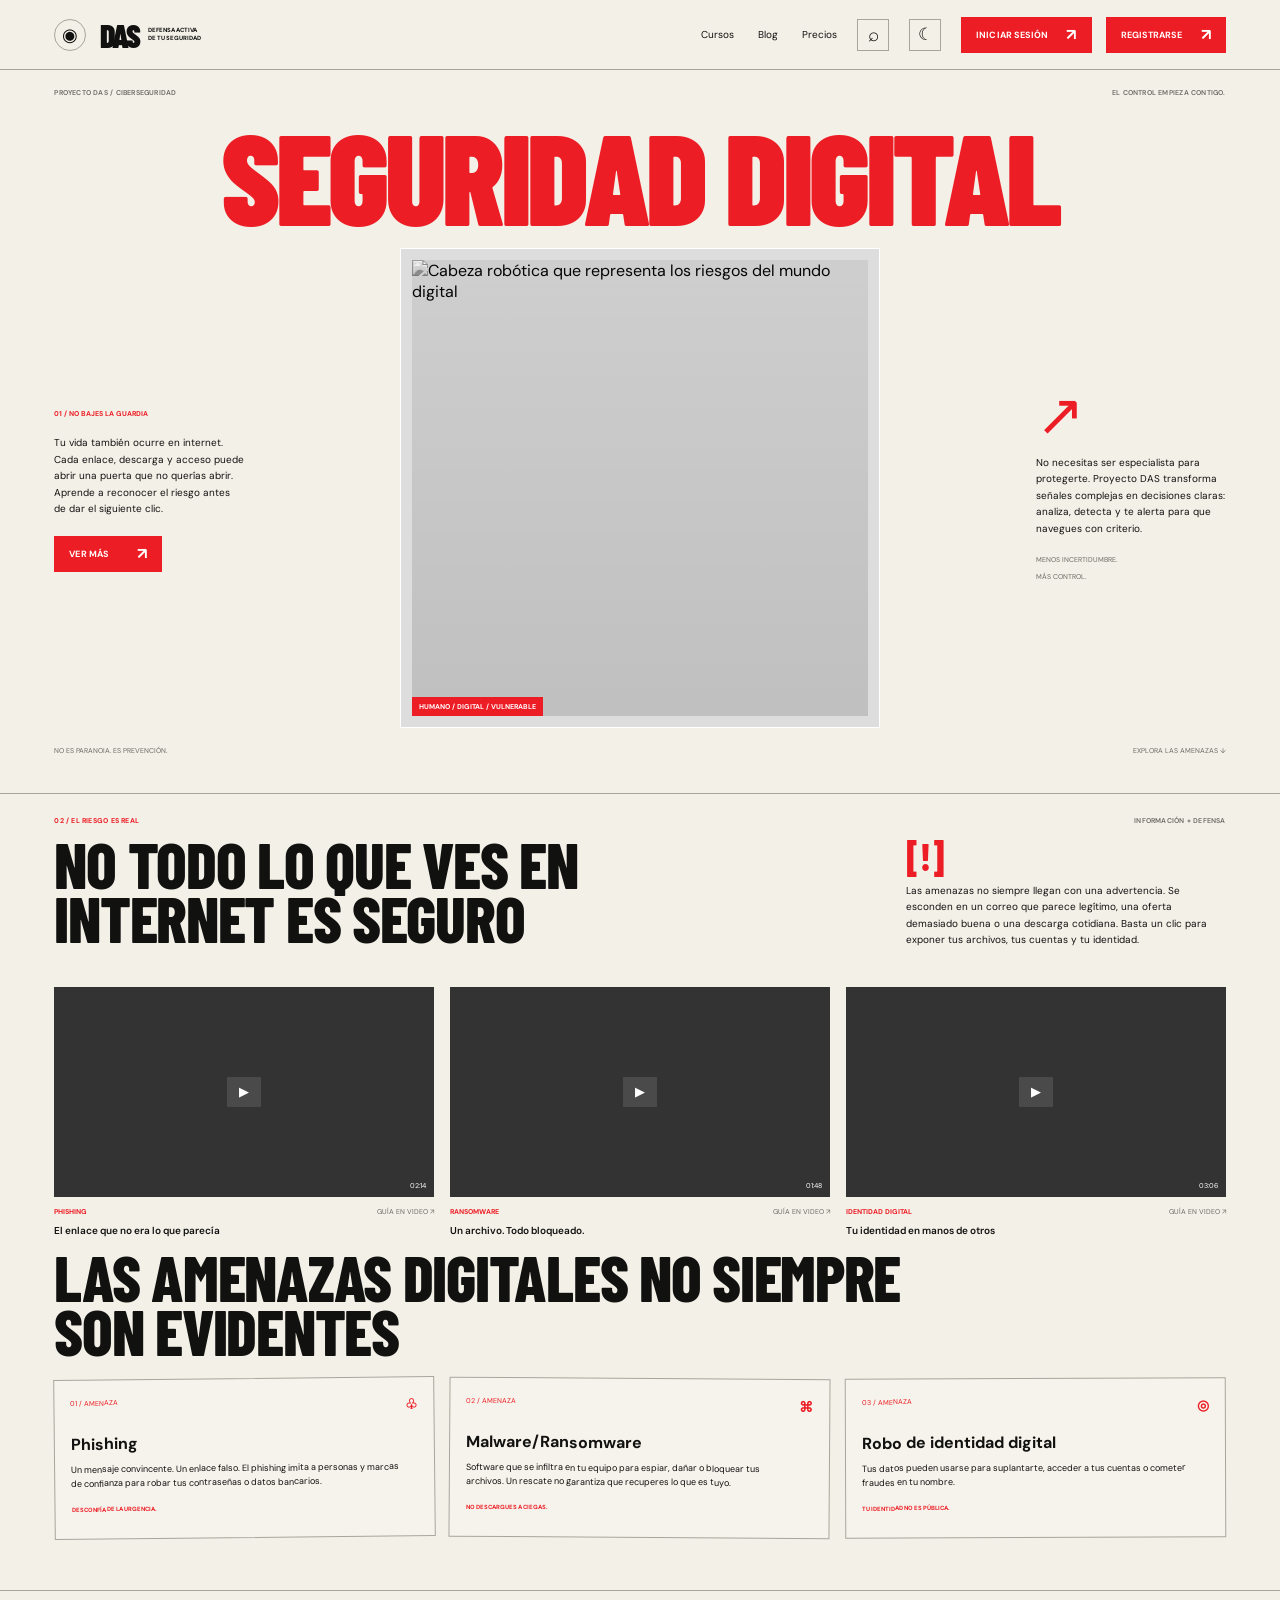
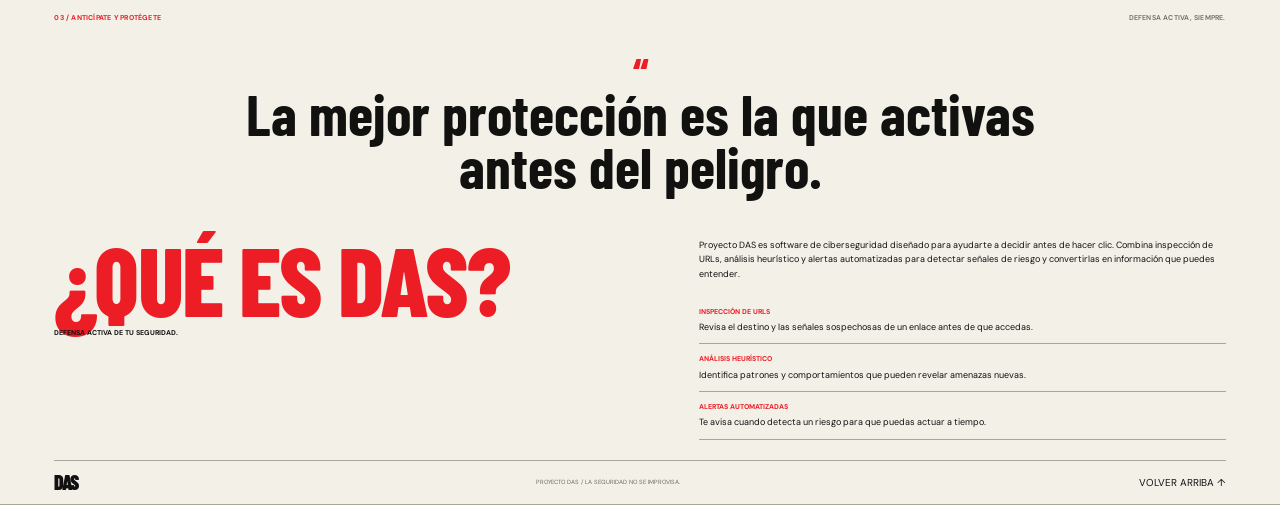
==== commit 6821e3b6: "Rename Index.html to index.html" ====
--- a/index.html
+++ b/index.html
@@ -1,649 +1,67 @@
-<!DOCTYPE html>
-<html lang="es">
-<head>
-<meta charset="UTF-8">
-<meta name="viewport" content="width=device-width, initial-scale=1.0, maximum-scale=1.0, user-scalable=no">
-<title>DAS — Digital Access Systems</title>
-<link rel="preconnect" href="https://fonts.googleapis.com">
-<link rel="preconnect" href="https://fonts.gstatic.com" crossorigin>
-<link href="https://fonts.googleapis.com/css2?family=Inter:wght@300;400;500;600;700;800;900&family=Noto+Serif+JP:wght@300;400&display=swap" rel="stylesheet">
-<style>
-:root {
-  --n0:#020202;--n1:#0a0a0a;--n2:#111;--n3:#1a1a1a;--n4:#222;
-  --r:#ff003c;--rs:#ff1744;--rt:rgba(255,0,60,0.06);
-  --b:#448aff;--bd:#0d47a1;--bt:rgba(68,138,255,0.08);
-  --i:#536dfe;--it:rgba(83,109,254,0.08);
-  --p:#e0e0e0;--w:#fff;--g:#b0b0b0;--gd:#666;
-  --font:'Inter',sans-serif;
-  --jp:'Noto Serif JP',serif;
-}
-*{margin:0;padding:0;box-sizing:border-box;-webkit-tap-highlight-color:transparent}
-html{scroll-behavior:smooth;font-size:16px}
-body{font-family:var(--font);background:var(--n0);color:var(--w);overflow-x:hidden;line-height:1.6;-webkit-font-smoothing:antialiased}
-#pc{position:fixed;top:0;left:0;width:100%;height:100%;z-index:0;pointer-events:none;opacity:.25}
-
-/* NAV */
-nav{position:fixed;top:0;left:0;width:100%;z-index:1000;padding:.75rem 1.5rem;background:rgba(2,2,2,.85);backdrop-filter:blur(20px);-webkit-backdrop-filter:blur(20px);border-bottom:1px solid rgba(255,255,255,.05);transition:all .3s ease}
-nav.scrolled{background:rgba(2,2,2,.97);box-shadow:0 8px 40px rgba(0,0,0,.5)}
-.nav-inner{display:flex;align-items:center;justify-content:space-between;max-width:1400px;margin:0 auto}
-.logo{font-weight:900;font-size:1.5rem;letter-spacing:-.06em;background:linear-gradient(135deg,var(--w),rgba(255,255,255,.5));-webkit-background-clip:text;-webkit-text-fill-color:transparent;flex-shrink:0;font-family:var(--font)}
-.nav-pills{display:flex;gap:.4rem;overflow-x:auto;scrollbar-width:none;-webkit-overflow-scrolling:touch}
-.nav-pills::-webkit-scrollbar{display:none}
-.nav-pills a{flex-shrink:0;padding:.45rem .9rem;border-radius:100px;font-size:.75rem;font-weight:600;color:rgba(255,255,255,.45);text-decoration:none;white-space:nowrap;transition:all .3s ease;border:1px solid transparent;letter-spacing:.04em;text-transform:uppercase}
-.nav-pills a:hover,.nav-pills a.active{color:var(--w);background:rgba(255,255,255,.05);border-color:rgba(255,255,255,.1)}
-
-/* BTN */
-.btn{display:inline-flex;align-items:center;gap:.5rem;padding:.9rem 2rem;font-family:var(--font);font-weight:600;font-size:.85rem;color:var(--w);background:rgba(255,255,255,.06);backdrop-filter:blur(16px);border:1px solid rgba(255,255,255,.15);border-radius:100px;cursor:pointer;position:relative;overflow:hidden;transition:all .4s cubic-bezier(.4,0,.2,1);text-decoration:none;letter-spacing:.05em;text-transform:uppercase}
-.btn::before{content:'';position:absolute;top:0;left:-100%;width:100%;height:100%;background:linear-gradient(90deg,transparent,rgba(255,255,255,.35),transparent);transition:left .7s ease}
-.btn:hover::before{left:100%}
-.btn:hover{transform:translateY(-2px);border-color:rgba(255,255,255,.35);background:rgba(255,255,255,.1)}
-.btn-r{border-color:rgba(255,0,60,.25)}
-.btn-r:hover{border-color:var(--r);box-shadow:0 0 30px rgba(255,0,60,.15)}
-.btn-b:hover{border-color:var(--b);box-shadow:0 0 30px rgba(68,138,255,.15)}
-.btn .arrow{animation:bounce 2s ease infinite}
-@keyframes bounce{0%,100%{transform:translateY(0)}50%{transform:translateY(4px)}}
-
-/* SECTIONS */
-section{position:relative;z-index:1;padding:7rem 1.5rem}
-.sec-inner{max-width:1200px;margin:0 auto}
-.lbl{font-size:.7rem;font-weight:700;letter-spacing:.3em;text-transform:uppercase;margin-bottom:1.5rem;opacity:.5;font-family:var(--font)}
-.tit{font-size:clamp(2.4rem,7vw,5rem);font-weight:800;letter-spacing:-.04em;line-height:1.02;margin-bottom:1.25rem}
-.sub{font-size:1rem;font-weight:400;color:var(--g);max-width:520px;line-height:1.75;margin-bottom:3rem}
-
-/* DIVIDER */
-.div{position:relative;width:100%;height:70px;z-index:2;overflow:hidden;line-height:0}
-.div svg{position:absolute;width:100%;height:100%}
-
-/* HERO — limpio estilo KM */
-.hero{min-height:100vh;display:flex;align-items:center;padding:0 1.5rem;background:radial-gradient(ellipse at 30% 50%,rgba(15,15,15,1) 0%,rgba(2,2,2,1) 70%);overflow:hidden;position:relative}
-.hero::after{content:'';position:absolute;right:0;top:0;width:55%;height:100%;background:radial-gradient(ellipse at 80% 50%,rgba(255,255,255,0.015) 0%,transparent 60%);pointer-events:none}
-.hero-inner{max-width:1400px;margin:0 auto;width:100%;display:flex;align-items:center;gap:4rem}
-.hero-left{flex:1;z-index:2}
-.hero-pre{font-size:.72rem;font-weight:600;letter-spacing:.35em;text-transform:uppercase;color:rgba(255,255,255,.3);margin-bottom:2rem;display:flex;align-items:center;gap:12px}
-.hero-pre::before{content:'';width:32px;height:1px;background:rgba(255,255,255,.2)}
-.hero-tit{font-size:clamp(5rem,14vw,11rem);font-weight:900;letter-spacing:-.06em;line-height:.88;margin-bottom:1.5rem;background:linear-gradient(180deg,#fff 0%,rgba(255,255,255,.55) 100%);-webkit-background-clip:text;-webkit-text-fill-color:transparent;opacity:0;animation:fu .9s ease .3s forwards}
-.hero-sub{font-size:clamp(.9rem,2vw,1.15rem);color:rgba(255,255,255,.4);font-weight:300;margin-bottom:3rem;letter-spacing:.03em;max-width:480px;line-height:1.7;opacity:0;animation:fu .9s ease .5s forwards}
-.hero-btn{opacity:0;animation:fu .9s ease .7s forwards}
-.hero-right{flex:0 0 auto;display:flex;flex-direction:column;align-items:flex-end;gap:1.5rem;z-index:2;opacity:0;animation:fu .9s ease .9s forwards}
-.hero-stat-mini{text-align:right}
-.hero-stat-mini .num{font-size:2.2rem;font-weight:900;letter-spacing:-.04em;background:linear-gradient(180deg,#fff,rgba(255,255,255,.4));-webkit-background-clip:text;-webkit-text-fill-color:transparent;line-height:1}
-.hero-stat-mini .desc{font-size:.72rem;color:rgba(255,255,255,.25);letter-spacing:.06em;text-transform:uppercase;margin-top:.2rem}
-.hero-divider{width:1px;height:40px;background:rgba(255,255,255,.08);align-self:flex-end}
-@keyframes fu{from{opacity:0;transform:translateY(24px)}to{opacity:1;transform:translateY(0)}}
-@media(max-width:768px){.hero{padding-top:6rem}.hero-inner{flex-direction:column;gap:3rem}.hero-right{align-items:flex-start;flex-direction:row;flex-wrap:wrap;gap:2rem}.hero-stat-mini{text-align:left}.hero-divider{display:none}}
-
-/* STATS CARDS — más serias */
-.stats-wrap{margin:2.5rem 0;position:relative}
-.stats-grid{display:grid;grid-template-columns:repeat(4,1fr);gap:1px;background:rgba(255,255,255,.06);border:1px solid rgba(255,255,255,.06);border-radius:20px;overflow:hidden}
-@media(max-width:900px){.stats-grid{grid-template-columns:repeat(2,1fr)}}
-@media(max-width:500px){.stats-grid{grid-template-columns:1fr}}
-.stat-card{background:var(--n0);padding:2.5rem 2rem;cursor:pointer;position:relative;overflow:hidden;transition:background .3s ease}
-.stat-card::before{content:'';position:absolute;top:0;left:0;width:100%;height:2px;background:linear-gradient(90deg,var(--r),transparent);opacity:.6}
-.stat-card:hover{background:rgba(255,255,255,.02)}
-.stat-num{font-size:3rem;font-weight:900;letter-spacing:-.04em;line-height:1;margin-bottom:.75rem;color:#fff;font-family:var(--font)}
-.stat-desc{font-size:.8rem;color:rgba(255,255,255,.4);font-weight:500;line-height:1.6;letter-spacing:.01em}
-.stat-bar{width:100%;height:1px;background:rgba(255,255,255,.05);margin-top:2rem}
-.stat-bar-fill{height:100%;background:var(--r);width:0;transition:width 1.8s cubic-bezier(.4,0,.2,1);opacity:.7}
-.stat-hint{position:absolute;bottom:1.25rem;right:1.5rem;font-size:.65rem;color:rgba(255,255,255,.15);letter-spacing:.1em;text-transform:uppercase}
-
-/* MODAL */
-.mod{position:fixed;top:0;left:0;width:100%;height:100%;background:rgba(0,0,0,.92);backdrop-filter:blur(16px);z-index:9999;display:flex;align-items:center;justify-content:center;opacity:0;pointer-events:none;transition:opacity .3s ease;padding:1rem}
-.mod.on{opacity:1;pointer-events:all}
-.mod-box{background:#0a0a0a;border:1px solid rgba(255,255,255,.08);border-radius:24px;padding:3rem 2.5rem;max-width:500px;width:100%;position:relative;transform:translateY(20px);transition:transform .3s ease;box-shadow:0 40px 80px rgba(0,0,0,.6)}
-.mod.on .mod-box{transform:translateY(0)}
-.mod-x{position:absolute;top:1.5rem;right:1.5rem;width:32px;height:32px;border-radius:50%;background:rgba(255,255,255,.04);border:1px solid rgba(255,255,255,.08);color:rgba(255,255,255,.4);font-size:1.1rem;cursor:pointer;display:flex;align-items:center;justify-content:center;transition:all .3s ease}
-.mod-x:hover{background:rgba(255,0,60,.08);color:var(--w);border-color:rgba(255,0,60,.3)}
-.mod-label{font-size:.68rem;font-weight:600;letter-spacing:.25em;text-transform:uppercase;color:rgba(255,255,255,.25);margin-bottom:1rem}
-.mod-tit{font-size:1.1rem;font-weight:700;margin-bottom:.5rem;color:#fff;line-height:1.3}
-.mod-num{font-size:3.5rem;font-weight:900;margin:.75rem 0;color:#fff;letter-spacing:-.04em;line-height:1}
-.mod-chart{width:100%;height:90px;margin:1.5rem 0;display:flex;align-items:flex-end;gap:5px}
-.mod-bar{flex:1;border-radius:2px 2px 0 0;background:rgba(255,0,60,.15);transition:height 1s ease;height:0;position:relative}
-.mod-bar::after{content:'';position:absolute;inset:0;background:linear-gradient(to top,var(--r),rgba(255,0,60,.2));border-radius:2px 2px 0 0;opacity:.8}
-.mod-txt{color:rgba(255,255,255,.5);font-size:.88rem;line-height:1.75}
-.mod-src{margin-top:1.5rem;padding-top:1rem;border-top:1px solid rgba(255,255,255,.05);font-size:.72rem;color:rgba(255,255,255,.2);letter-spacing:.05em}
-
-/* RETRO CARDS */
-.retro-grid{display:grid;grid-template-columns:1fr;gap:1px;background:rgba(255,255,255,.05);border:1px solid rgba(255,255,255,.05);border-radius:20px;overflow:hidden;margin-top:2rem}
-@media(min-width:768px){.retro-grid{grid-template-columns:repeat(2,1fr)}}
-.retro-card{background:var(--n0);padding:2rem;position:relative;overflow:hidden;transition:background .3s ease}
-.retro-card:hover{background:rgba(255,255,255,.015)}
-.retro-card::before{content:'';position:absolute;top:0;left:0;width:2px;height:100%;background:var(--r);opacity:.5}
-.retro-card h3{font-size:.95rem;font-weight:700;margin-bottom:.75rem;color:#fff;padding-left:1rem;letter-spacing:-.01em}
-.retro-card p{color:rgba(255,255,255,.4);font-size:.85rem;line-height:1.75;padding-left:1rem}
-
-/* ÁRBOL DE PROBLEMAS — rediseño KM */
-.arbol-section{margin-top:5rem}
-.arbol-label{font-size:.7rem;font-weight:700;letter-spacing:.3em;text-transform:uppercase;color:rgba(255,0,60,.5);margin-bottom:1.5rem}
-.arbol-title{font-size:clamp(1.8rem,4vw,3rem);font-weight:800;letter-spacing:-.03em;margin-bottom:3.5rem;color:#fff;line-height:1.1}
-.arbol-wrap{position:relative;padding:3rem 2rem;background:linear-gradient(135deg,rgba(255,0,60,.02),rgba(0,0,0,0));border:1px solid rgba(255,255,255,.05);border-radius:24px}
-
-/* Efectos */
-.arbol-col-label{font-size:.65rem;font-weight:700;letter-spacing:.25em;text-transform:uppercase;color:rgba(255,255,255,.18);margin-bottom:1.25rem;text-align:center}
-
-/* Capas del árbol */
-.arbol-layer{display:flex;justify-content:center;gap:1rem;flex-wrap:wrap;position:relative;z-index:2}
-.arbol-connector{display:flex;justify-content:center;margin:1rem 0;position:relative;z-index:1}
-.arbol-connector-line{width:1px;height:40px;background:linear-gradient(to bottom,rgba(255,0,60,.3),rgba(255,0,60,.1))}
-
-/* Nodos */
-.arbol-node{padding:1rem 1.5rem;border-radius:12px;font-size:.82rem;font-weight:500;text-align:center;line-height:1.45;transition:all .3s ease;letter-spacing:.01em}
-.arbol-node-effect{background:rgba(255,0,60,.04);border:1px solid rgba(255,0,60,.12);color:rgba(255,255,255,.6);max-width:200px}
-.arbol-node-effect:hover{background:rgba(255,0,60,.08);border-color:rgba(255,0,60,.25);color:#fff}
-.arbol-node-center{background:rgba(255,255,255,.03);border:1px solid rgba(255,255,255,.1);color:#fff;font-weight:700;font-size:.92rem;max-width:560px;padding:1.5rem 2rem;border-radius:16px;line-height:1.5;letter-spacing:-.01em}
-.arbol-node-cause{background:rgba(255,0,60,.03);border:1px solid rgba(255,0,60,.1);color:rgba(255,255,255,.5);max-width:200px}
-.arbol-node-cause:hover{background:rgba(255,0,60,.07);border-color:rgba(255,0,60,.2);color:rgba(255,255,255,.8)}
-
-/* Líneas SVG árbol */
-.arbol-svg-wrap{position:absolute;inset:0;pointer-events:none;z-index:0}
-.arbol-svg-wrap svg{width:100%;height:100%}
-.a-line{stroke:rgba(255,0,60,.12);stroke-width:1;fill:none;stroke-dasharray:400;stroke-dashoffset:400;transition:stroke-dashoffset 1.5s ease}
-.a-line.on{stroke-dashoffset:0}
-
-@media(max-width:700px){.arbol-node{max-width:100%!important;width:100%}.arbol-layer{flex-direction:column;align-items:center}}
-
-/* IMPORTANCIA — rediseño editorial KM */
-.importancia-section{margin-top:5rem;position:relative}
-.importancia-inner{display:grid;grid-template-columns:1fr 1fr;gap:0;border:1px solid rgba(255,255,255,.06);border-radius:24px;overflow:hidden}
-@media(max-width:768px){.importancia-inner{grid-template-columns:1fr}}
-.imp-left{padding:3.5rem;background:rgba(255,255,255,.015);border-right:1px solid rgba(255,255,255,.05);display:flex;flex-direction:column;justify-content:space-between;gap:2rem}
-.imp-right{padding:3.5rem;display:flex;flex-direction:column;gap:2rem}
-.imp-eyebrow{font-size:.68rem;font-weight:700;letter-spacing:.3em;text-transform:uppercase;color:rgba(68,138,255,.5)}
-.imp-headline{font-size:clamp(1.6rem,3.5vw,2.5rem);font-weight:800;letter-spacing:-.03em;line-height:1.1;color:#fff}
-.imp-body{font-size:.92rem;color:rgba(255,255,255,.45);line-height:1.85}
-.imp-body strong{color:rgba(255,255,255,.85);font-weight:600}
-.imp-quote{padding:1.5rem;border-left:2px solid rgba(68,138,255,.3);background:rgba(68,138,255,.03);border-radius:0 12px 12px 0}
-.imp-quote p{font-size:.88rem;color:rgba(255,255,255,.5);line-height:1.7;font-style:italic}
-.imp-pillars{display:flex;flex-direction:column;gap:1rem}
-.imp-pillar{display:flex;align-items:flex-start;gap:1rem;padding:1.25rem;background:rgba(255,255,255,.02);border:1px solid rgba(255,255,255,.05);border-radius:12px;transition:all .3s ease}
-.imp-pillar:hover{background:rgba(255,255,255,.04);border-color:rgba(255,255,255,.08)}
-.imp-pillar-icon{width:36px;height:36px;border-radius:8px;background:rgba(68,138,255,.08);border:1px solid rgba(68,138,255,.15);display:flex;align-items:center;justify-content:center;font-size:1rem;flex-shrink:0}
-.imp-pillar-text h4{font-size:.85rem;font-weight:700;color:#fff;margin-bottom:.3rem;letter-spacing:-.01em}
-.imp-pillar-text p{font-size:.78rem;color:rgba(255,255,255,.38);line-height:1.55}
-
-/* JUSTIFICACION */
-.justif-grid{display:grid;grid-template-columns:1fr;gap:1px;background:rgba(255,255,255,.05);border:1px solid rgba(255,255,255,.05);border-radius:20px;overflow:hidden;margin-top:2rem}
-@media(min-width:768px){.justif-grid{grid-template-columns:repeat(2,1fr)}}
-@media(min-width:1024px){.justif-grid{grid-template-columns:repeat(3,1fr)}}
-.justif-card{background:var(--n0);padding:2rem 2rem 2rem;position:relative;overflow:hidden;transition:background .3s ease}
-.justif-card:hover{background:rgba(68,138,255,.02)}
-.justif-card::before{content:'';position:absolute;top:0;left:0;width:100%;height:2px;background:linear-gradient(90deg,rgba(68,138,255,.5),transparent)}
-.justif-num{font-size:.68rem;font-weight:700;letter-spacing:.2em;color:rgba(68,138,255,.35);margin-bottom:1rem;font-family:var(--jp)}
-.justif-card h3{font-size:.95rem;font-weight:700;color:#fff;margin-bottom:.75rem;letter-spacing:-.01em}
-.justif-card p{font-size:.82rem;color:rgba(255,255,255,.4);line-height:1.75}
-
-/* DICCIONARIO */
-.dic-grid{display:grid;grid-template-columns:1fr;gap:1px;background:rgba(255,255,255,.05);border:1px solid rgba(255,255,255,.05);border-radius:20px;overflow:hidden;margin-top:2rem}
-@media(min-width:768px){.dic-grid{grid-template-columns:repeat(2,1fr)}}
-@media(min-width:1024px){.dic-grid{grid-template-columns:repeat(3,1fr)}}
-.dic-card{background:var(--n0);padding:2.5rem 2rem;position:relative;overflow:hidden;transition:background .3s ease;display:flex;flex-direction:column;gap:.75rem}
-.dic-card:hover{background:rgba(68,138,255,.015)}
-.dic-num{font-size:.7rem;font-weight:700;letter-spacing:.2em;color:rgba(68,138,255,.3);font-family:var(--jp)}
-.dic-line{width:24px;height:1px;background:rgba(68,138,255,.25);transition:width .4s ease}
-.dic-card:hover .dic-line{width:48px}
-.dic-tit{font-size:.95rem;font-weight:700;color:#fff;letter-spacing:-.01em}
-.dic-desc{font-size:.82rem;color:rgba(255,255,255,.4);line-height:1.75}
-
-/* IMP BOX */
-.imp-box{margin-top:3rem;padding:2.5rem;background:rgba(68,138,255,.03);border:1px solid rgba(68,138,255,.1);border-radius:20px}
-.imp-box h3{font-size:1rem;font-weight:700;color:var(--b);margin-bottom:1rem}
-.imp-box p{font-size:.9rem;color:rgba(255,255,255,.45);line-height:1.8}
-.imp-box strong{color:#fff;font-weight:600}
-
-/* CARRUSEL */
-.car-wrap{position:relative;margin-top:2.5rem;background:rgba(255,255,255,.015);border:1px solid rgba(255,255,255,.06);border-radius:24px;padding:3rem 2.5rem;overflow:hidden}
-.car-track{display:flex;transition:transform .5s cubic-bezier(.4,0,.2,1)}
-.car-slide{min-width:100%;display:flex;flex-direction:column;align-items:center;text-align:center}
-.car-num{font-size:.68rem;font-weight:700;letter-spacing:.2em;color:rgba(83,109,254,.4);margin-bottom:1.5rem;font-family:var(--jp)}
-.car-slide h3{font-size:1.2rem;font-weight:700;margin-bottom:.75rem;color:#fff;letter-spacing:-.02em}
-.car-slide p{color:rgba(255,255,255,.4);font-size:.88rem;line-height:1.8;max-width:500px}
-.car-nav{display:flex;justify-content:center;gap:.75rem;margin-top:2rem}
-.car-btn{width:40px;height:40px;border-radius:50%;background:rgba(255,255,255,.04);border:1px solid rgba(255,255,255,.08);color:rgba(255,255,255,.4);font-size:1rem;cursor:pointer;display:flex;align-items:center;justify-content:center;transition:all .3s ease}
-.car-btn:hover{background:rgba(83,109,254,.08);border-color:rgba(83,109,254,.2);color:var(--i)}
-.car-dots{display:flex;justify-content:center;gap:.4rem;margin-top:1rem}
-.car-dot{width:4px;height:4px;border-radius:50%;background:rgba(255,255,255,.12);cursor:pointer;transition:all .3s ease}
-.car-dot.on{background:rgba(255,255,255,.5);width:16px;border-radius:2px}
-
-/* BPMN */
-.bpmn{margin-top:3rem;padding:2.5rem;background:rgba(83,109,254,.02);border:1px solid rgba(83,109,254,.1);border-radius:20px}
-.bpmn h3{color:rgba(83,109,254,.7);margin-bottom:.75rem;font-size:1rem;font-weight:700;letter-spacing:-.01em}
-.bpmn p{color:rgba(255,255,255,.3);font-size:.82rem}
-.bpmn-grid{display:grid;grid-template-columns:1fr;gap:1px;background:rgba(83,109,254,.1);border-radius:12px;overflow:hidden;margin-top:1.5rem}
-@media(min-width:640px){.bpmn-grid{grid-template-columns:repeat(2,1fr)}}
-.bpmn-card{background:#080808;padding:1.75rem}
-.bpmn-card h4{color:rgba(83,109,254,.6);margin-bottom:.75rem;font-size:.85rem;font-weight:700;letter-spacing:.02em}
-.bpmn-card p{font-size:.78rem;color:rgba(255,255,255,.3);line-height:1.65}
-
-/* RETROALIMENTACION — rediseño editorial */
-.retro-note{padding:2rem 2.5rem;border-left:2px solid rgba(255,255,255,.12);margin-bottom:3.5rem;background:rgba(255,255,255,.015);border-radius:0 16px 16px 0}
-.retro-note p{font-size:.95rem;color:rgba(255,255,255,.5);line-height:1.75;font-style:italic;font-weight:300}
-
-.feed-grid{display:grid;grid-template-columns:1fr;gap:1px;background:rgba(255,255,255,.05);border:1px solid rgba(255,255,255,.05);border-radius:20px;overflow:hidden;margin-top:2rem}
-@media(min-width:768px){.feed-grid{grid-template-columns:repeat(2,1fr)}}
-@media(min-width:1024px){.feed-grid{grid-template-columns:repeat(3,1fr)}}
-.feed-card{background:var(--n0);padding:2rem;position:relative;overflow:hidden;transition:background .3s ease;display:flex;flex-direction:column;gap:1rem}
-.feed-card:hover{background:rgba(255,255,255,.015)}
-.feed-card::before{content:'';position:absolute;top:0;left:0;width:100%;height:1px;background:linear-gradient(90deg,rgba(224,224,224,.15),transparent)}
-.feed-card-num{font-size:.65rem;font-weight:700;letter-spacing:.2em;color:rgba(255,255,255,.15);font-family:var(--jp)}
-.feed-card h4{font-size:.92rem;font-weight:700;color:#fff;letter-spacing:-.01em;line-height:1.3}
-.feed-card p{color:rgba(255,255,255,.4);font-size:.82rem;line-height:1.75;flex:1}
-.feed-tag{display:inline-flex;align-items:center;gap:.4rem;padding:.3rem .8rem;background:rgba(255,255,255,.04);border-radius:100px;font-size:.68rem;font-weight:600;color:rgba(255,255,255,.3);border:1px solid rgba(255,255,255,.07);letter-spacing:.05em;text-transform:uppercase;width:fit-content}
-.feed-tag::before{content:'';width:4px;height:4px;border-radius:50%;background:rgba(255,255,255,.3)}
-
-/* QUOTE */
-.quote{padding:2rem 2.5rem;border-left:2px solid rgba(224,224,224,.15);background:rgba(255,255,255,.015);border-radius:0 16px 16px 0;margin:2.5rem 0}
-.quote p{font-size:.95rem;font-weight:400;font-style:italic;color:rgba(255,255,255,.45);line-height:1.75}
-
-/* FOOTER */
-footer{background:var(--n0);border-top:1px solid rgba(255,255,255,.05);padding:3rem 1.5rem;text-align:center;color:rgba(255,255,255,.2);font-size:.82rem;position:relative;z-index:1}
-footer .logo{margin-bottom:.75rem;display:inline-block;font-size:2rem;-webkit-text-fill-color:transparent}
-
-/* ANIM */
-.fade{opacity:0;transform:translateY(24px);transition:opacity .7s ease,transform .7s ease}
-.fade.v{opacity:1;transform:translateY(0)}
-.d1{transition-delay:.08s}.d2{transition-delay:.16s}.d3{transition-delay:.24s}.d4{transition-delay:.32s}
-
-::-webkit-scrollbar{width:4px}
-::-webkit-scrollbar-track{background:var(--n0)}
-::-webkit-scrollbar-thumb{background:rgba(255,255,255,.08);border-radius:2px}
-@media(pointer:coarse){.btn:hover,.stat-card:hover,.retro-card:hover,.feed-card:hover{transform:none}}
-</style>
-</head>
-<body>
-<canvas id="pc"></canvas>
-
-<nav id="nav">
-  <div class="nav-inner">
-    <div class="logo">DAS.</div>
-    <div class="nav-pills">
-      <a href="#amenaza" data-sec="amenaza">Amenaza</a>
-      <a href="#escudo" data-sec="escudo">Escudo</a>
-      <a href="#proceso" data-sec="proceso">Proceso</a>
-      <a href="#retro" data-sec="retro">Retro</a>
-    </div>
-  </div>
-</nav>
-
-<!-- HERO -->
-<section class="hero">
-  <div class="hero-inner">
-    <div class="hero-left">
-      <div class="hero-pre">Digital Access Systems</div>
-      <div class="hero-tit">DAS</div>
-      <div class="hero-sub">Sistema de Defensa Proactiva contra Phishing</div>
-      <a href="#amenaza" class="btn btn-r hero-btn">Explorar Proyecto <span class="arrow">↓</span></a>
-    </div>
-    <div class="hero-right">
-      <div class="hero-stat-mini">
-        <div class="num">5M+</div>
-        <div class="desc">Ataques anuales</div>
-      </div>
-      <div class="hero-divider"></div>
-      <div class="hero-stat-mini">
-        <div class="num">86%</div>
-        <div class="desc">Generados por IA</div>
-      </div>
-      <div class="hero-divider"></div>
-      <div class="hero-stat-mini">
-        <div class="num">21s</div>
-        <div class="desc">Para hacer clic</div>
-      </div>
-    </div>
-  </div>
-</section>
-
-<div class="div"><svg viewBox="0 0 1440 70" preserveAspectRatio="none"><path d="M0,0 C360,70 720,70 1080,35 C1260,17 1380,8 1440,0 L1440,70 L0,70 Z" fill="#020202"/></svg></div>
-
-<!-- SECCION 1: LA AMENAZA -->
-<section id="amenaza">
-  <div class="sec-inner">
-    <div class="lbl fade" style="color:rgba(255,0,60,.5)">El Problema</div>
-    <h2 class="tit fade d1" style="background:linear-gradient(135deg,#fff,rgba(255,0,60,.6));-webkit-background-clip:text;-webkit-text-fill-color:transparent">La Amenaza<br>Digital</h2>
-    <p class="sub fade d2">El phishing no es una amenaza futura: es el presente. Cada 21 segundos, alguien cae. Cada día, 3.4 mil millones de correos maliciosos buscan una brecha: la confianza humana.</p>
-
-    <!-- Stats grid limpio -->
-    <div class="stats-wrap fade d3">
-      <div class="stats-grid">
-        <div class="stat-card" onclick="openModal(0)">
-          <div class="stat-num" data-t="5" data-fmt="M+">0</div>
-          <div class="stat-desc">Millones de ataques de phishing anuales (2025)</div>
-          <div class="stat-bar"><div class="stat-bar-fill" data-w="92"></div></div>
-          <div class="stat-hint">Ver detalle →</div>
-        </div>
-        <div class="stat-card" onclick="openModal(1)">
-          <div class="stat-num" data-t="3.4" data-fmt="B">0</div>
-          <div class="stat-desc">Mil millones de correos phishing enviados diariamente</div>
-          <div class="stat-bar"><div class="stat-bar-fill" data-w="85"></div></div>
-          <div class="stat-hint">Ver detalle →</div>
-        </div>
-        <div class="stat-card" onclick="openModal(2)">
-          <div class="stat-num" data-t="86" data-fmt="%">0</div>
-          <div class="stat-desc">% de ataques generados con Inteligencia Artificial</div>
-          <div class="stat-bar"><div class="stat-bar-fill" data-w="86"></div></div>
-          <div class="stat-hint">Ver detalle →</div>
-        </div>
-        <div class="stat-card" onclick="openModal(3)">
-          <div class="stat-num" data-t="21" data-fmt="s">0</div>
-          <div class="stat-desc">Segundos promedio para que un usuario haga clic</div>
-          <div class="stat-bar"><div class="stat-bar-fill" data-w="65"></div></div>
-          <div class="stat-hint">Ver detalle →</div>
-        </div>
-      </div>
-    </div>
-
-    <!-- Modal -->
-    <div class="mod" id="statModal" onclick="closeModal(event)">
-      <div class="mod-box" onclick="event.stopPropagation()">
-        <button class="mod-x" onclick="closeModal()">&times;</button>
-        <div class="mod-label">Estadística DAS</div>
-        <div class="mod-tit" id="mTit"></div>
-        <div class="mod-num" id="mNum"></div>
-        <div class="mod-chart" id="mChart"></div>
-        <div class="mod-txt" id="mTxt"></div>
-        <div class="mod-src" id="mSrc"></div>
-      </div>
-    </div>
-
-    <!-- Causas -->
-    <div style="margin-top:5rem">
-      <h3 class="fade" style="font-size:.7rem;font-weight:700;letter-spacing:.3em;text-transform:uppercase;color:rgba(255,0,60,.45);margin-bottom:1.5rem">Causas</h3>
-      <div class="retro-grid">
-        <div class="retro-card fade"><h3>Desconocimiento Técnico</h3><p>Falta de alfabetización en ciberseguridad. Los usuarios caen en tácticas de ingeniería social por desconocer los vectores de ataque modernos y las señales de alerta en comunicaciones digitales.</p></div>
-        <div class="retro-card fade d1"><h3>Malas Prácticas de Credenciales</h3><p>Reutilización sistemática de contraseñas débiles en múltiples plataformas y almacenamiento inseguro de datos sensibles en dispositivos sin cifrado.</p></div>
-        <div class="retro-card fade d2"><h3>Ausencia de Herramientas Integradas</h3><p>No existen soluciones gratuitas y accesibles que combinen escaneo de URLs y protección de contraseñas en una sola interfaz intuitiva para el usuario común.</p></div>
-      </div>
-    </div>
-
-    <!-- Consecuencias -->
-    <div style="margin-top:3rem">
-      <h3 class="fade" style="font-size:.7rem;font-weight:700;letter-spacing:.3em;text-transform:uppercase;color:rgba(255,0,60,.45);margin-bottom:1.5rem">Consecuencias</h3>
-      <div class="retro-grid">
-        <div class="retro-card fade"><h3>Pérdidas Financieras</h3><p>Extracción directa de fondos de cuentas bancarias y billeteras digitales. El costo promedio de una brecha supera los 4.7 millones de dólares.</p></div>
-        <div class="retro-card fade d1"><h3>Robo de Identidad</h3><p>Uso de información personal para cometer fraudes a terceros, generando daños legales y reputacionales irreversibles que pueden extenderse por años.</p></div>
-        <div class="retro-card fade d2"><h3>Compromiso en Cadena</h3><p>Al vulnerar una contraseña reutilizada, los atacantes acceden a múltiples servicios simultáneamente, amplificando el daño exponencialmente.</p></div>
-        <div class="retro-card fade d3"><h3>Desconfianza Digital</h3><p>Miedo y resistencia a utilizar servicios en línea, frenando la adopción tecnológica y la transformación digital de usuarios y organizaciones.</p></div>
-      </div>
-    </div>
-
-    <!-- ÁRBOL DE PROBLEMAS — rediseño editorial -->
-    <div class="arbol-section fade">
-      <div class="arbol-label">Árbol de Problemas</div>
-      <div class="arbol-title">Estructura del problema</div>
-      <div class="arbol-wrap" id="arbolWrap">
-
-        <!-- Efectos (arriba) -->
-        <div class="arbol-col-label">Efectos</div>
-        <div class="arbol-layer" id="arbolTop">
-          <div class="arbol-node arbol-node-effect">Robo de identidad</div>
-          <div class="arbol-node arbol-node-effect">Fraude financiero</div>
-          <div class="arbol-node arbol-node-effect">Exposición de datos</div>
-          <div class="arbol-node arbol-node-effect">Desconfianza digital</div>
-        </div>
-
-        <!-- Conector -->
-        <div class="arbol-connector"><div class="arbol-connector-line" id="connTop"></div></div>
-
-        <!-- Tronco -->
-        <div class="arbol-layer">
-          <div class="arbol-node arbol-node-center">Alta vulnerabilidad frente a ataques de phishing y robo de credenciales en entornos web</div>
-        </div>
-
-        <!-- Conector -->
-        <div class="arbol-connector"><div class="arbol-connector-line" id="connBot"></div></div>
-
-        <!-- Causas (abajo) -->
-        <div class="arbol-col-label" style="margin-top:0;margin-bottom:1rem">Causas</div>
-        <div class="arbol-layer" id="arbolBot">
-          <div class="arbol-node arbol-node-cause">Desconocimiento en ciberseguridad</div>
-          <div class="arbol-node arbol-node-cause">Contraseñas débiles y repetidas</div>
-          <div class="arbol-node arbol-node-cause">Falta de herramientas de validación</div>
-        </div>
-      </div>
-    </div>
-  </div>
-</section>
-
-<div class="div"><svg viewBox="0 0 1440 70" preserveAspectRatio="none"><path d="M0,70 C360,0 720,0 1080,35 C1260,52 1380,62 1440,70 L1440,0 L0,0 Z" fill="#020202"/></svg></div>
-
-<!-- SECCION 2: DAS EL ESCUDO -->
-<section id="escudo">
-  <div class="sec-inner">
-    <div class="lbl fade" style="color:rgba(68,138,255,.5)">La Solución</div>
-    <h2 class="tit fade d1" style="background:linear-gradient(135deg,#fff,rgba(68,138,255,.6));-webkit-background-clip:text;-webkit-text-fill-color:transparent">DAS: El Escudo<br>Digital</h2>
-    <p class="sub fade d2">Digital Access Systems centraliza la prevención. Escaneo en tiempo real, bóveda cifrada y asistencia automatizada: tres líneas de defensa en una sola plataforma.</p>
-
-    <!-- Marco teórico -->
-    <div style="margin-top:1rem">
-      <h3 class="fade" style="font-size:.7rem;font-weight:700;letter-spacing:.3em;text-transform:uppercase;color:rgba(68,138,255,.4);margin-bottom:1.5rem">Marco Teórico</h3>
-      <div class="dic-grid">
-        <div class="dic-card fade"><div class="dic-num">01</div><div class="dic-line"></div><div class="dic-tit">Ciberseguridad</div><div class="dic-desc">Prácticas y tecnologías para proteger redes, dispositivos y datos. Basada en la tríada CIA: Confidencialidad, Integridad y Disponibilidad.</div></div>
-        <div class="dic-card fade d1"><div class="dic-num">02</div><div class="dic-line"></div><div class="dic-tit">Phishing</div><div class="dic-desc">Técnica de ciberdelito mediante engaño y suplantación. El atacante se hace pasar por una entidad de confianza para robar información sensible.</div></div>
-        <div class="dic-card fade d2"><div class="dic-num">03</div><div class="dic-line"></div><div class="dic-tit">Ingeniería Social</div><div class="dic-desc">Manipulación psicológica que explota el factor humano: urgencia, miedo, curiosidad. Base sobre la cual se construyen los ataques de phishing.</div></div>
-        <div class="dic-card fade"><div class="dic-num">04</div><div class="dic-line"></div><div class="dic-tit">Hacking Ético</div><div class="dic-desc">Aplicación de técnicas defensivas con autorización. Simulación de ataques para identificar vulnerabilidades antes de que sean explotadas.</div></div>
-        <div class="dic-card fade d1"><div class="dic-num">05</div><div class="dic-line"></div><div class="dic-tit">IA en Ciberseguridad</div><div class="dic-desc">Automatización de la detección de patrones anómalos. En DAS se aplica mediante bots de asistencia capaces de interpretar consultas de seguridad.</div></div>
-        <div class="dic-card fade d2"><div class="dic-num">06</div><div class="dic-line"></div><div class="dic-tit">Apps de Detección</div><div class="dic-desc">Sistemas que inspeccionan URLs y dominios mediante listas negras e inspección heurística para determinar si un sitio es legítimo.</div></div>
-      </div>
-    </div>
-
-    <!-- IMPORTANCIA — rediseño editorial KM -->
-    <div class="importancia-section fade">
-      <div class="importancia-inner">
-        <div class="imp-left">
-          <div>
-            <div class="imp-eyebrow" style="margin-bottom:1rem">Importancia del Proyecto</div>
-            <div class="imp-headline">DAS no solo<br>protege.<br>Empodera.</div>
-          </div>
-          <div class="imp-quote">
-            <p>Cuando no se alcanza a intervenir un delito cibernético, el sistema actúa como una <strong style="color:rgba(255,255,255,.7)">guía de evacuación digital</strong>: pasos claros, asistencia inmediata y contención del daño.</p>
-          </div>
-          <div>
-            <div style="font-size:.78rem;color:rgba(255,255,255,.2);line-height:1.6">Democratizamos la ciberseguridad para usuarios sin conocimientos técnicos, centralizando prevención activa (escáner) y pasiva (bóveda) en una sola interfaz.</div>
-          </div>
-        </div>
-        <div class="imp-right">
-          <div class="imp-pillars">
-            <div class="imp-pillar">
-              <div class="imp-pillar-icon">🛡</div>
-              <div class="imp-pillar-text"><h4>Prevención Activa</h4><p>Escaneo de URLs en tiempo real mediante APIs de validación de dominios y listas negras actualizadas.</p></div>
-            </div>
-            <div class="imp-pillar">
-              <div class="imp-pillar-icon">🔐</div>
-              <div class="imp-pillar-text"><h4>Prevención Pasiva</h4><p>Bóveda cifrada para almacenamiento seguro de credenciales con algoritmos de cifrado robustos.</p></div>
-            </div>
-            <div class="imp-pillar">
-              <div class="imp-pillar-icon">🤖</div>
-              <div class="imp-pillar-text"><h4>Asistencia Inteligente</h4><p>Bot automatizado capaz de orientar al usuario ante intentos de fraude y guiar la respuesta al incidente.</p></div>
-            </div>
-            <div class="imp-pillar">
-              <div class="imp-pillar-icon">♿</div>
-              <div class="imp-pillar-text"><h4>Acceso Universal</h4><p>Interfaz diseñada para usuarios sin conocimientos técnicos. Ciberseguridad democratizada.</p></div>
-            </div>
-          </div>
-        </div>
-      </div>
-    </div>
-
-    <!-- Justificacion -->
-    <div style="margin-top:5rem">
-      <h3 class="fade" style="font-size:.7rem;font-weight:700;letter-spacing:.3em;text-transform:uppercase;color:rgba(68,138,255,.4);margin-bottom:1.5rem">Justificación</h3>
-      <div class="justif-grid">
-        <div class="justif-card fade"><div class="justif-num">01</div><h3>Tecnológica</h3><p>Arquitectura web centralizada con motor de inspección de dominios vía APIs y bóveda con algoritmos de cifrado robustos. Múltiples capas de seguridad en un solo entorno.</p></div>
-        <div class="justif-card fade d1"><div class="justif-num">02</div><h3>Social</h3><p>Democratiza el acceso a la ciberseguridad preventiva. Protege a los usuarios más vulnerables frente a ingeniería social sin requerir conocimientos técnicos avanzados.</p></div>
-        <div class="justif-card fade d2"><div class="justif-num">03</div><h3>Económica</h3><p>Barrera preventiva contra fraude financiero. Tecnologías de código abierto y APIs de acceso libre optimizan recursos sin comprometer calidad.</p></div>
-        <div class="justif-card fade"><div class="justif-num">04</div><h3>Académica</h3><p>Aplica competencias ADSO: patrones de diseño, POO, bases de datos, UI/UX y gestión ágil con Scrum. Cumple con los resultados de aprendizaje del proyecto formativo.</p></div>
-        <div class="justif-card fade d1"><div class="justif-num">05</div><h3>Ambiental</h3><p>Solución nativa digital con impacto mínimo. Alineado con políticas "Cero Papel" y despliegue en infraestructuras en la nube que optimizan el consumo energético.</p></div>
-      </div>
-    </div>
-  </div>
-</section>
-
-<div class="div"><svg viewBox="0 0 1440 70" preserveAspectRatio="none"><path d="M0,70 C360,0 720,0 1080,35 C1260,52 1380,62 1440,70 L1440,0 L0,0 Z" fill="#020202"/></svg></div>
-
-<!-- SECCION 3: PROCESO -->
-<section id="proceso">
-  <div class="sec-inner">
-    <div class="lbl fade" style="color:rgba(83,109,254,.5)">Construcción</div>
-    <h2 class="tit fade d1" style="background:linear-gradient(135deg,#fff,rgba(83,109,254,.6));-webkit-background-clip:text;-webkit-text-fill-color:transparent">Proceso &<br>Evidencia</h2>
-    <p class="sub fade d2">Un proyecto sólido se construye sobre evidencia. Cada dato, cada entrevista y cada observación valida la necesidad de un escudo digital accesible.</p>
-    <div class="car-wrap fade d3">
-      <div class="car-track" id="carTrack">
-        <div class="car-slide"><div class="car-num">01 / 04</div><h3>Encuestas Digitales</h3><p>Cuestionario estructurado distribuido a la población objetivo. Reveló que la mayoría no verifica dominios antes de ingresar datos y desconoce el uso de bóvedas cifradas.</p></div>
-        <div class="car-slide"><div class="car-num">02 / 04</div><h3>Entrevistas Semiestructuradas</h3><p>Diálogos cualitativos con usuarios que han enfrentado intentos de fraude. Permitieron entender el comportamiento real ante URLs desconocidas y el sentido de urgencia.</p></div>
-        <div class="car-slide"><div class="car-num">03 / 04</div><h3>Observación Directa</h3><p>Análisis del comportamiento de autenticación en plataformas web. Confirmó que los usuarios acceden a enlaces dudosos por impulso, sin validación técnica previa.</p></div>
-        <div class="car-slide"><div class="car-num">04 / 04</div><h3>Análisis de Resultados</h3><p>Triangulación de datos: encuestas, entrevistas y observaciones confirman la brecha de seguridad. El usuario demanda una solución sin conocimientos técnicos avanzados.</p></div>
-      </div>
-      <div class="car-nav">
-        <button class="car-btn" onclick="prevCar()">‹</button>
-        <button class="car-btn" onclick="nextCar()">›</button>
-      </div>
-      <div class="car-dots" id="carDots"></div>
-    </div>
-    <div class="bpmn fade">
-      <h3>Modelado de Procesos BPMN</h3>
-      <p>Diagramas de flujo para los procesos de Escaneo de Seguridad y Gestión de Bóveda de Contraseñas.</p>
-      <div class="bpmn-grid">
-        <div class="bpmn-card"><h4>Flujo de Escaneo</h4><p>Inicio → Consulta API → ¿Malicioso? → Alerta/Bloqueo → Guardar historial</p></div>
-        <div class="bpmn-card"><h4>Flujo de Bóveda</h4><p>Acceso → Validación maestra → ¿Válida? → Cifrar/Descifrar credenciales</p></div>
-      </div>
-    </div>
-  </div>
-</section>
-
-<div class="div"><svg viewBox="0 0 1440 70" preserveAspectRatio="none"><path d="M0,70 C360,0 720,0 1080,35 C1260,52 1380,62 1440,70 L1440,0 L0,0 Z" fill="#020202"/></svg></div>
-
-<!-- SECCION 4: RETROALIMENTACION -->
-<section id="retro">
-  <div class="sec-inner">
-    <div class="lbl fade" style="color:rgba(224,224,224,.4)">Evolución</div>
-    <h2 class="tit fade d1" style="background:linear-gradient(135deg,#fff,rgba(224,224,224,.4));-webkit-background-clip:text;-webkit-text-fill-color:transparent">Retroalimentación</h2>
-    <p class="sub fade d2">Los instructores plantearon observaciones. No como críticas destructivas, sino como catalizadores. Cada punto fue absorbido, procesado y transformado en acción concreta.</p>
-
-    <div class="retro-note fade d3">
-      <p>Las siguientes acciones reflejan las mejoras realizadas tras la retroalimentación recibida.</p>
-    </div>
-
-    <div class="feed-grid">
-      <div class="feed-card fade">
-        <div class="feed-card-num">01</div>
-        <h4>Recolección de Información</h4>
-        <p>Se consolidaron y documentaron las evidencias del levantamiento de información, incorporando las encuestas, entrevistas y observaciones realizadas, junto con sus respectivos resultados, análisis y conclusiones. Esto permite evidenciar de manera más clara el proceso de investigación desarrollado para la identificación de necesidades y la formulación del proyecto.</p>
-        <div class="feed-tag">Resuelto</div>
-      </div>
-      <div class="feed-card fade d1">
-        <div class="feed-card-num">02</div>
-        <h4>Planteamiento del Problema</h4>
-        <p>Se fortaleció el planteamiento del problema mediante la incorporación de estadísticas, fuentes confiables y una mejor delimitación de la población objetivo. Asimismo, se precisó la descripción de la problemática y su relación con la solución propuesta, facilitando su comprensión y alcance.</p>
-        <div class="feed-tag">Resuelto</div>
-      </div>
-      <div class="feed-card fade d2">
-        <div class="feed-card-num">03</div>
-        <h4>Alcance del Proyecto</h4>
-        <p>Se redefinió el alcance del proyecto, estableciendo de manera explícita las funcionalidades que forman parte de la solución y aquellas que se encuentran fuera de su cobertura. Esto permite una mejor alineación entre los objetivos, la problemática y los resultados esperados.</p>
-        <div class="feed-tag">Resuelto</div>
-      </div>
-      <div class="feed-card fade">
-        <div class="feed-card-num">04</div>
-        <h4>Aplicación del Marco Scrum</h4>
-        <p>Se complementó la documentación de la metodología Scrum mediante la incorporación de roles, responsabilidades, Product Backlog, Sprint Backlog, cronograma de sprints y evidencias de seguimiento en Jira, permitiendo visualizar de forma más clara la gestión y organización del proyecto.</p>
-        <div class="feed-tag">Resuelto</div>
-      </div>
-      <div class="feed-card fade d1">
-        <div class="feed-card-num">05</div>
-        <h4>Modelado de Procesos BPMN</h4>
-        <p>Se elaboraron y documentaron los diagramas BPMN correspondientes a los procesos principales del sistema, acompañados de la descripción de los flujos y su relación con la solución propuesta, fortaleciendo la comprensión del funcionamiento general del proyecto.</p>
-        <div class="feed-tag">Resuelto</div>
-      </div>
-    </div>
-
-    <div style="margin-top:5rem;text-align:center" class="fade">
-      <p style="font-size:.85rem;color:rgba(255,255,255,.2);margin-bottom:1.5rem;letter-spacing:.05em;text-transform:uppercase">La retroalimentación fue el detonante. No el veredicto.</p>
-      <a href="#" class="btn" onclick="window.scrollTo({top:0,behavior:'smooth'});return false">Volver al inicio ↑</a>
-    </div>
-  </div>
-</section>
-
-<footer>
-  <div class="logo">DAS.</div>
-  <p>Digital Access Systems — Proyecto Formativo ADSO | SENA</p>
-  <p style="margin-top:.5rem;font-size:.72rem;opacity:.4">Bogotá, D.C. | 2025</p>
-</footer>
-
-<script>
-// PARTÍCULAS
-const cvs=document.getElementById('pc'),ctx=cvs.getContext('2d');
-let pts=[];
-function rs(){cvs.width=window.innerWidth;cvs.height=window.innerHeight}
-rs();window.addEventListener('resize',rs);
-class Pt{constructor(){this.x=Math.random()*cvs.width;this.y=Math.random()*cvs.height;this.s=Math.random()*.8+.2;this.vx=(Math.random()-.5)*.2;this.vy=(Math.random()-.5)*.2;this.o=Math.random()*.2+.04}
-up(){this.x+=this.vx;this.y+=this.vy;if(this.x>cvs.width)this.x=0;if(this.x<0)this.x=cvs.width;if(this.y>cvs.height)this.y=0;if(this.y<0)this.y=cvs.height}
-dr(){ctx.fillStyle=`rgba(200,210,255,${this.o})`;ctx.beginPath();ctx.arc(this.x,this.y,this.s,0,Math.PI*2);ctx.fill()}}
-function ip(){pts=[];for(let i=0;i<60;i++)pts.push(new Pt())}
-function ap(){ctx.clearRect(0,0,cvs.width,cvs.height);pts.forEach(p=>{p.up();p.dr()});
-for(let i=0;i<pts.length;i++)for(let j=i+1;j<pts.length;j++){const dx=pts[i].x-pts[j].x,dy=pts[i].y-pts[j].y,d=Math.sqrt(dx*dx+dy*dy);if(d<100){ctx.strokeStyle=`rgba(180,200,255,${.05*(1-d/100)})`;ctx.lineWidth=.3;ctx.beginPath();ctx.moveTo(pts[i].x,pts[i].y);ctx.lineTo(pts[j].x,pts[j].y);ctx.stroke()}}
-requestAnimationFrame(ap)}
-ip();ap();
-
-// NAV
-window.addEventListener('scroll',()=>{
-  document.getElementById('nav').classList.toggle('scrolled',window.scrollY>60);
-  document.querySelectorAll('.nav-pills a').forEach(a=>{a.classList.remove('active');
-    const t=document.querySelector(a.getAttribute('href'));
-    if(t&&window.scrollY>=t.offsetTop-200)a.classList.add('active');
-  });
-});
-
-// INTERSECTION OBSERVER
-const obs=new IntersectionObserver((es)=>{es.forEach(e=>{if(e.isIntersecting){e.target.classList.add('v');if(e.target.id==='arbolWrap'||e.target.closest('#arbolWrap'))animArbol()}})},{threshold:.1,rootMargin:'0px 0px -40px 0px'});
-document.querySelectorAll('.fade').forEach(el=>obs.observe(el));
-
-// ÁRBOL animación conectores
-let arbolDone=false;
-function animArbol(){
-  if(arbolDone)return;arbolDone=true;
-  setTimeout(()=>{
-    document.getElementById('connTop').style.height='60px';
-    document.getElementById('connBot').style.height='60px';
-  },300);
-}
-
-// STATS COUNTER
-let cnt=false;
-const so=new IntersectionObserver((es)=>{es.forEach(e=>{if(e.isIntersecting&&!cnt){cnt=true;
-  document.querySelectorAll('.stat-num').forEach(s=>{
-    const t=parseFloat(s.dataset.t),fmt=s.dataset.fmt,d=1800,st=performance.now();
-    function uc(ct){const el=ct-st,pr=Math.min(el/d,1),eo=1-Math.pow(1-pr,3),cu=t*eo;
-      if(fmt==='M+')s.textContent=cu.toFixed(1)+'M+';
-      else if(fmt==='B')s.textContent=cu.toFixed(1)+'B';
-      else if(fmt==='%')s.textContent=Math.floor(cu)+'%';
-      else if(fmt==='s')s.textContent=Math.floor(cu)+'s';
-      if(pr<1)requestAnimationFrame(uc)}requestAnimationFrame(uc)});
-  setTimeout(()=>document.querySelectorAll('.stat-bar-fill').forEach(b=>b.style.width=b.dataset.w+'%'),300);
-}})},{threshold:.3});
-so.observe(document.querySelector('.stats-wrap'));
-
-// MODAL
-const md=[
-  {t:'Ataques de Phishing Anuales',n:'5M+',x:'En 2025 se registraron más de 5 millones de ataques de phishing a nivel global, según el reporte de APWG. Aunque en 2024 hubo una ligera estabilización, la cifra volvió a superar los 5 millones, demostrando que la amenaza sigue en crecimiento sostenido.',s:'Fuente: APWG Phishing Activity Trends Report 2025',b:[25,40,55,50,75,92,88]},
-  {t:'Correos Phishing Diarios',n:'3.4B',x:'Aproximadamente 3.4 mil millones de correos de phishing son enviados diariamente. La IA permite crear correos sin errores de ortografía, con personalización avanzada y técnicas como quishing (phishing por QR), lo que dificulta la detección.',s:'Fuente: The Network Installers / AAG IT',b:[35,50,65,60,80,88,85]},
-  {t:'Ataques Generados por IA',n:'86%',x:'Entre el 82% y 90% de los ataques de phishing en 2025 son generados con apoyo de Inteligencia Artificial. Los modelos de lenguaje permiten crear mensajes hiperpersonalizados, sin errores gramaticales y con técnicas de ingeniería social avanzadas.',s:'Fuente: Keepnet / VIPRE / ESED',b:[18,30,45,55,70,82,86]},
-  {t:'Tiempo Promedio para Clic',n:'21s',x:'El tiempo promedio para que un usuario haga clic en un enlace malicioso tras recibir un correo de phishing es de apenas 21 segundos. Esta velocidad deja poco margen para la reflexión, haciendo crítica la necesidad de herramientas de detección automática.',s:'Fuente: Verizon DBIR 2025',b:[55,42,30,26,23,21,21]}
-];
-function openModal(i){const d=md[i];document.getElementById('mTit').textContent=d.t;document.getElementById('mNum').textContent=d.n;document.getElementById('mTxt').textContent=d.x;document.getElementById('mSrc').textContent=d.s;const ch=document.getElementById('mChart');ch.innerHTML='';d.b.forEach((h,j)=>{const b=document.createElement('div');b.className='mod-bar';b.style.height='0';ch.appendChild(b);setTimeout(()=>b.style.height=h+'%',j*80+200)});document.getElementById('statModal').classList.add('on');document.body.style.overflow='hidden'}
-function closeModal(e){if(!e||e.target===document.getElementById('statModal')||e.target.closest('.mod-x')){document.getElementById('statModal').classList.remove('on');document.body.style.overflow=''}}
-document.addEventListener('keydown',e=>{if(e.key==='Escape')closeModal()});
-
-// CARRUSEL
-let ci=0;const ct=document.getElementById('carTrack'),cd=document.getElementById('carDots'),tc=4;
-function uc(){ct.style.transform=`translateX(-${ci*100}%)`;document.querySelectorAll('.car-dot').forEach((d,i)=>d.classList.toggle('on',i===ci))}
-function nextCar(){ci=(ci+1)%tc;uc()}function prevCar(){ci=(ci-1+tc)%tc;uc()}
-for(let i=0;i<tc;i++){const d=document.createElement('div');d.className='car-dot'+(i===0?' on':'');d.onclick=()=>{ci=i;uc()};cd.appendChild(d)}
-let as=setInterval(nextCar,5000);
-ct.parentElement.addEventListener('mouseenter',()=>clearInterval(as));
-ct.parentElement.addEventListener('mouseleave',()=>as=setInterval(nextCar,5000));
-let cx=0;ct.addEventListener('touchstart',e=>{cx=e.touches[0].clientX},{passive:true});
-ct.addEventListener('touchend',e=>{const dx=e.changedTouches[0].clientX-cx;if(Math.abs(dx)>60){if(dx<0)nextCar();else prevCar()}},{passive:true});
-
-// SMOOTH NAV
-document.querySelectorAll('.nav-pills a').forEach(a=>{a.addEventListener('click',e=>{e.preventDefault();const t=document.querySelector(a.getAttribute('href'));if(t)t.scrollIntoView({behavior:'smooth',block:'start'})})});
-</script>
-</body>
-</html>
+<!DOCTYPE html>
+<html lang="es">
+<head>
+  <meta charset="UTF-8">
+  <meta name="viewport" content="width=device-width, initial-scale=1.0">
+  <meta name="theme-color" content="#f3f0e8">
+  <title>DAS — Defensa activa de tu seguridad</title>
+  <link rel="preconnect" href="https://fonts.googleapis.com">
+  <link rel="preconnect" href="https://fonts.gstatic.com" crossorigin>
+  <link href="https://fonts.googleapis.com/css2?family=Barlow+Condensed:wght@600;700;800;900&family=DM+Sans:wght@400;500;600;700&display=swap" rel="stylesheet">
+  <link rel="stylesheet" href="Style.css">
+  <script src="Script.js" defer></script>
+</head>
+<body>
+  <header class="site-header">
+    <div class="header-identity"><button class="profile-button" data-auth="login" aria-label="Abrir acceso de perfil">◉</button><a class="brand" href="#inicio" aria-label="DAS, inicio"><strong>DAS</strong><span>DEFENSA ACTIVA<br>DE TU SEGURIDAD</span></a></div>
+    <nav class="main-nav" aria-label="Navegación principal">
+      <div class="nav-links"><a href="#cursos">Cursos</a><a href="#blog">Blog</a><a href="#precios">Precios</a></div>
+      <button class="icon-button search-button" aria-label="Buscar">⌕</button>
+      <button class="icon-button theme-toggle" aria-label="Cambiar a modo oscuro" title="Cambiar tema"><span class="theme-icon">☾</span></button>
+      <div class="account-actions">
+        <button class="button button-red" data-auth="login">Iniciar sesión <span>↗</span></button>
+        <button class="button button-red" data-auth="register">Registrarse <span>↗</span></button>
+      </div>
+    </nav>
+    <button class="menu-toggle" aria-label="Abrir menú" aria-expanded="false">☰</button>
+  </header>
+
+  <main>
+    <section class="hero section-rule" id="inicio">
+      <div class="eyebrow-row"><span>PROYECTO DAS / CIBERSEGURIDAD</span><span>EL CONTROL EMPIEZA CONTIGO.</span></div>
+      <h1>SEGURIDAD DIGITAL</h1>
+      <div class="hero-grid">
+        <div class="hero-copy hero-copy-left"><span class="kicker">01 / NO BAJES LA GUARDIA</span><p>Tu vida también ocurre en internet. Cada enlace, descarga y acceso puede abrir una puerta que no querías abrir. Aprende a reconocer el riesgo antes de dar el siguiente clic.</p><button class="button button-red" data-auth="register">Ver más <span>↗</span></button></div>
+        <figure class="hero-art"><img src="https://images.unsplash.com/photo-1535378620166-273708d44e4c?auto=format&fit=crop&w=1000&q=85" alt="Cabeza robótica que representa los riesgos del mundo digital"><figcaption>HUMANO / DIGITAL / VULNERABLE</figcaption></figure>
+        <div class="hero-copy hero-copy-right"><span class="arrow-mark">↗</span><p>No necesitas ser especialista para protegerte. Proyecto DAS transforma señales complejas en decisiones claras: analiza, detecta y te alerta para que navegues con criterio.</p><small>MENOS INCERTIDUMBRE.<br>MÁS CONTROL.</small></div>
+      </div>
+      <div class="hero-foot"><span>NO ES PARANOIA. ES PREVENCIÓN.</span><a href="#amenazas">EXPLORA LAS AMENAZAS ↓</a></div>
+    </section>
+
+    <section class="threats section-rule" id="amenazas">
+      <div class="eyebrow-row"><span class="kicker">02 / EL RIESGO ES REAL</span><span>INFORMACIÓN + DEFENSA</span></div>
+      <div class="intro-grid"><h2>No todo lo que ves en<br>internet es seguro</h2><div class="intro-note"><strong>[!]</strong><p>Las amenazas no siempre llegan con una advertencia. Se esconden en un correo que parece legítimo, una oferta demasiado buena o una descarga cotidiana. Basta un clic para exponer tus archivos, tus cuentas y tu identidad.</p></div></div>
+      <div class="video-grid" id="cursos">
+        <article class="video-card"><div class="video-image image-one"><button class="play-button" aria-label="Reproducir guía de phishing">▶</button><span>02:14</span></div><div class="video-meta"><b>PHISHING</b><span>GUÍA EN VIDEO ↗</span></div><p>El enlace que no era lo que parecía</p></article>
+        <article class="video-card"><div class="video-image image-two"><button class="play-button" aria-label="Reproducir guía de ransomware">▶</button><span>01:48</span></div><div class="video-meta"><b>RANSOMWARE</b><span>GUÍA EN VIDEO ↗</span></div><p>Un archivo. Todo bloqueado.</p></article>
+        <article class="video-card" id="blog"><div class="video-image image-three"><button class="play-button" aria-label="Reproducir guía de identidad digital">▶</button><span>03:06</span></div><div class="video-meta"><b>IDENTIDAD DIGITAL</b><span>GUÍA EN VIDEO ↗</span></div><p>Tu identidad en manos de otros</p></article>
+      </div>
+      <h2 class="wide-heading">Las amenazas digitales no siempre<br>son evidentes</h2>
+      <div class="risk-grid">
+        <article class="risk-card"><span>01 / AMENAZA <b>♧</b></span><h3>Phishing</h3><p>Un mensaje convincente. Un enlace falso. El phishing imita a personas y marcas de confianza para robar tus contraseñas o datos bancarios.</p><small>DESCONFÍA DE LA URGENCIA.</small></article>
+        <article class="risk-card"><span>02 / AMENAZA <b>⌘</b></span><h3>Malware/Ransomware</h3><p>Software que se infiltra en tu equipo para espiar, dañar o bloquear tus archivos. Un rescate no garantiza que recuperes lo que es tuyo.</p><small>NO DESCARGUES A CIEGAS.</small></article>
+        <article class="risk-card"><span>03 / AMENAZA <b>◎</b></span><h3>Robo de identidad digital</h3><p>Tus datos pueden usarse para suplantarte, acceder a tus cuentas o cometer fraudes en tu nombre.</p><small>TU IDENTIDAD NO ES PÚBLICA.</small></article>
+      </div>
+    </section>
+
+    <section class="about section-rule" id="precios">
+      <div class="eyebrow-row"><span class="kicker">03 / ANTICÍPATE Y PROTÉGETE</span><span>DEFENSA ACTIVA, SIEMPRE.</span></div>
+      <blockquote><span>“</span>La mejor protección es la que activas<br>antes del peligro.</blockquote>
+      <div class="about-grid"><div><h2>¿Qué es DAS?</h2><strong>DEFENSA ACTIVA DE TU SEGURIDAD.</strong></div><div class="about-copy"><p>Proyecto DAS es software de ciberseguridad diseñado para ayudarte a decidir antes de hacer clic. Combina inspección de URLs, análisis heurístico y alertas automatizadas para detectar señales de riesgo y convertirlas en información que puedes entender.</p><dl><div><dt>INSPECCIÓN DE URLS</dt><dd>Revisa el destino y las señales sospechosas de un enlace antes de que accedas.</dd></div><div><dt>ANÁLISIS HEURÍSTICO</dt><dd>Identifica patrones y comportamientos que pueden revelar amenazas nuevas.</dd></div><div><dt>ALERTAS AUTOMATIZADAS</dt><dd>Te avisa cuando detecta un riesgo para que puedas actuar a tiempo.</dd></div></dl></div></div>
+      <footer><a class="brand footer-brand" href="#inicio"><strong>DAS</strong></a><span>PROYECTO DAS / LA SEGURIDAD NO SE IMPROVISA.</span><a href="#inicio">VOLVER ARRIBA ↑</a></footer>
+    </section>
+  </main>
+
+  <dialog class="auth-dialog" aria-labelledby="auth-title"><button class="dialog-close" aria-label="Cerrar">×</button><div class="auth-brand">DAS <span>DEFENSA ACTIVA</span></div><span class="kicker" id="auth-kicker">TU SEGURIDAD EMPIEZA AQUÍ</span><h2 id="auth-title">Inicia sesión</h2><p class="auth-description">Continúa con tu cuenta DAS.</p><form id="auth-form"><label>Correo electrónico<input type="email" name="email" placeholder="tu@correo.com" autocomplete="email" required></label><label class="password-label">Contraseña<input type="password" name="password" placeholder="Mínimo 8 caracteres" minlength="8" autocomplete="current-password" required></label><label class="name-field" hidden>Tu nombre<input type="text" name="name" placeholder="Nombre y apellido" autocomplete="name"></label><button class="button button-red submit-button" type="submit">Entrar <span>↗</span></button><p class="form-message" aria-live="polite"></p></form><p class="auth-switch"><span>¿No tienes cuenta?</span> <button type="button" class="text-button" data-auth="register">Regístrate</button></p><p class="auth-switch register-switch" hidden>¿Ya tienes cuenta? <button type="button" class="text-button" data-auth="login">Inicia sesión</button></p></dialog>
+</body>
+</html>
--- a/Style.css
+++ b/Style.css
@@ -0,0 +1,5 @@
+:root{color-scheme:light;--bg:#f3f0e8;--surface:#faf8f2;--text:#111110;--muted:#6d6a64;--line:#a9a59c;--red:#ec1d24;--card:#f6f3ec;--shadow:0 18px 60px #0002;font-family:"DM Sans",Arial,sans-serif}*
+{box-sizing:border-box}html{scroll-behavior:smooth}body{margin:0;background:var(--bg);color:var(--text);transition:background .25s,color .25s}body.dark{color-scheme:dark;--bg:#0d0d0d;--surface:#151515;--text:#f1eee7;--muted:#aaa69e;--line:#55534f;--card:#111;--shadow:0 18px 60px #0008}.site-header{height:70px;padding:0 4.25%;display:flex;align-items:center;justify-content:space-between;border-bottom:1px solid var(--line);gap:28px}.header-identity{display:flex;align-items:center;gap:14px}.profile-button{width:32px;height:32px;border:1px solid var(--line);border-radius:50%;background:transparent;color:var(--text);font-size:18px;cursor:pointer}.brand{display:flex;align-items:center;gap:9px;color:var(--text);text-decoration:none;flex-shrink:0}.brand strong{font:900 32px/1 "Barlow Condensed",sans-serif;letter-spacing:-2px}.brand span{font-size:6px;font-weight:700;line-height:1.25}.main-nav{display:flex;align-items:center;gap:20px}.account-actions,.nav-links{display:flex;align-items:center;gap:14px}.account-actions{margin:0}.nav-links{gap:24px}.nav-links a,.hero-foot a,footer>a{font-size:10px;color:var(--text);text-decoration:none}.nav-links a:hover,footer>a:hover{color:var(--red)}.button{border:0;cursor:pointer;text-transform:uppercase;font:700 9px "DM Sans",sans-serif;letter-spacing:.01em}.button-red{background:var(--red);color:white;padding:12px 15px;min-width:108px;display:inline-flex;align-items:center;justify-content:space-between;gap:18px;transition:filter .2s,transform .2s}.button-red:hover{filter:brightness(.9);transform:translateY(-1px)}.button-red span{font-size:16px;line-height:10px}.icon-button,.menu-toggle{width:32px;height:32px;border:1px solid var(--line);background:transparent;color:var(--text);font-size:19px;cursor:pointer}.theme-toggle{font-size:17px}.menu-toggle{display:none}.section-rule{border-bottom:1px solid var(--line);padding:0 4.25%}.hero{padding-top:18px;padding-bottom:38px}.eyebrow-row{display:flex;justify-content:space-between;align-items:center;color:var(--muted);font-size:7px;font-weight:600;letter-spacing:.03em}.kicker{color:var(--red);font-size:7px;font-weight:700}.hero h1{font:900 clamp(66px,10vw,150px)/.86 "Barlow Condensed",Impact,sans-serif;letter-spacing:-.035em;color:var(--red);text-align:center;margin:23px 0 18px;white-space:nowrap}.hero-grid{display:grid;grid-template-columns:minmax(145px,1fr) minmax(300px, min(42vw,480px)) minmax(145px,1fr);align-items:center;gap:clamp(24px,5vw,80px);max-width:1250px;margin:auto}.hero-copy{max-width:190px;font-size:10px;line-height:1.65}.hero-copy p{margin:14px 0}.hero-copy .button{margin-top:4px}.hero-art{height:clamp(300px,42vw,480px);position:relative;margin:0;background:#ddd;padding:12px;box-shadow:inset 0 0 0 1px #fff}.hero-art:before{content:"";position:absolute;inset:12px;background:linear-gradient(#0001,#0002);z-index:1;pointer-events:none}.hero-art img{width:100%;height:100%;object-fit:cover;filter:grayscale(1) contrast(1.1)}.hero-art figcaption{position:absolute;z-index:2;bottom:12px;left:12px;padding:5px 7px;color:white;background:var(--red);font-size:7px;font-weight:700}.hero-copy-right{justify-self:end}.hero-copy-right small{font-size:7px;color:var(--muted);line-height:1.7}.arrow-mark{color:var(--red);font-size:58px;line-height:.8;font-family:Arial;font-weight:400}.hero-foot{display:flex;justify-content:space-between;margin-top:18px;color:var(--muted);font-size:7px}.hero-foot a{font-size:7px;color:var(--muted)}.threats{padding-top:22px;padding-bottom:52px}.intro-grid{display:grid;grid-template-columns:1.4fr .6fr;gap:9%;align-items:start;margin:12px 0 32px}.intro-grid h2,.wide-heading,.about h2{font:800 clamp(38px,5vw,70px)/.85 "Barlow Condensed",Impact,sans-serif;text-transform:uppercase;letter-spacing:-.02em;margin:0}.intro-note{max-width:360px;font-size:10px;line-height:1.65}.intro-note strong{font:800 38px/1 "Barlow Condensed",sans-serif;color:var(--red)}.intro-note p{margin:6px 0}.video-grid{display:grid;grid-template-columns:repeat(3,1fr);gap:16px}.video-image{height:clamp(115px,17vw,210px);position:relative;background:#333 center/cover;filter:grayscale(1)}.image-one{background-image:url("https://images.unsplash.com/photo-1516321318423-f06f85e504b3?auto=format&fit=crop&w=800&q=80")}.image-two{background-image:url("https://images.unsplash.com/photo-1558494949-ef010cbdcc31?auto=format&fit=crop&w=800&q=80")}.image-three{background-image:url("https://images.unsplash.com/photo-1510511459019-5dda7724fd87?auto=format&fit=crop&w=800&q=80")}.play-button{position:absolute;top:50%;left:50%;transform:translate(-50%,-50%);background:var(--red);border:0;color:white;width:34px;height:30px;cursor:pointer}.video-image>span{position:absolute;bottom:7px;right:8px;color:white;font-size:7px}.video-meta{display:flex;justify-content:space-between;margin-top:10px;font-size:7px;color:var(--muted)}.video-meta b{color:var(--red)}.video-card>p{font-size:10px;font-weight:600;margin:8px 0 0}.wide-heading{margin:13px 0 20px}.risk-grid{display:grid;grid-template-columns:repeat(3,1fr);gap:14px}.risk-card{border:1px solid var(--line);padding:18px 16px 20px;min-height:160px;transform:rotate(-.6deg);background:var(--card)}.risk-card:nth-child(2){transform:rotate(.4deg)}.risk-card:nth-child(3){transform:rotate(-.2deg)}.risk-card>span{display:flex;justify-content:space-between;color:var(--red);font-size:7px}.risk-card>span b{font-size:14px}.risk-card h3{font-size:16px;margin:17px 0 8px}.risk-card p{font-size:9px;line-height:1.55;max-width:330px}.risk-card small{display:block;color:var(--red);font-weight:700;font-size:6px;margin-top:14px}.about{padding-top:22px;padding-bottom:0}.about blockquote{text-align:center;font:700 clamp(30px,4.5vw,58px)/.92 "Barlow Condensed",sans-serif;margin:38px 0 45px}.about blockquote span{display:block;color:var(--red);font-size:44px;line-height:.6}.about-grid{display:grid;grid-template-columns:1fr 1fr;gap:10%}.about h2{font-size:clamp(52px,8vw,96px);color:var(--red)}.about-grid>div:first-child>strong{font-size:7px}.about-copy{font-size:9px;line-height:1.6}.about-copy>p{margin-top:0}.about-copy dl{margin:16px 0 20px}.about-copy dl div{border-bottom:1px solid var(--line);padding:9px 0}.about-copy dt{color:var(--red);font-size:7px;font-weight:700}.about-copy dd{margin:3px 0 0}.about footer{height:44px;border-top:1px solid var(--line);display:flex;align-items:center;justify-content:space-between;color:var(--muted);font-size:6px}.footer-brand strong{font-size:20px}.auth-dialog{width:min(430px,calc(100% - 32px));border:1px solid var(--line);padding:34px 38px;background:var(--surface);color:var(--text);box-shadow:var(--shadow)}.auth-dialog::backdrop{background:#080808b8;backdrop-filter:blur(3px)}.dialog-close{position:absolute;right:14px;top:11px;border:0;background:none;color:var(--text);font-size:26px;cursor:pointer}.auth-brand{font:900 34px/1 "Barlow Condensed",sans-serif;margin-bottom:26px}.auth-brand span{font:700 7px "DM Sans",sans-serif;vertical-align:middle}.auth-dialog h2{font:800 40px/.95 "Barlow Condensed",sans-serif;text-transform:uppercase;margin:9px 0}.auth-description,.auth-switch{font-size:11px;color:var(--muted)}.auth-dialog form{margin-top:24px}.auth-dialog label{display:block;font-size:9px;font-weight:700;margin:14px 0}.auth-dialog input{width:100%;padding:12px 11px;margin-top:7px;border:1px solid var(--line);background:var(--bg);color:var(--text);font:11px "DM Sans",sans-serif;outline-color:var(--red)}.submit-button{width:100%;margin-top:8px}.form-message{min-height:15px;color:var(--red);font-size:10px}.text-button{padding:0;border:0;background:none;color:var(--red);font:700 10px "DM Sans",sans-serif;cursor:pointer}.auth-switch{margin-top:22px}.auth-switch[hidden],label[hidden]{display:none!important}
+@media(max-width:900px){.site-header{padding:0 3%}.main-nav{gap:13px}.account-actions{margin-right:20px}.section-rule{padding-left:3%;padding-right:3%}.hero-grid{gap:24px;grid-template-columns:minmax(120px,1fr) minmax(280px,42vw) minmax(120px,1fr)}.hero-copy{font-size:9px}.hero h1{font-size:10vw}}
+@media(max-width:680px){.site-header{height:62px}.menu-toggle{display:block}.main-nav{display:none;position:absolute;z-index:5;top:62px;left:0;right:0;padding:18px 5%;background:var(--surface);border-bottom:1px solid var(--line);flex-direction:column;align-items:stretch}.main-nav.open{display:flex}.account-actions{order:2;margin:0;justify-content:flex-start}.nav-links{order:1;justify-content:space-between;padding:5px 0}.search-button{display:none}.theme-toggle{position:absolute;right:5%;top:15px}.hero{padding-top:15px}.eyebrow-row{font-size:6px}.hero h1{white-space:normal;font-size:clamp(54px,14vw,92px);margin:28px 0 20px}.hero-grid{grid-template-columns:1fr 1fr;gap:20px 14px}.hero-art{grid-column:1/-1;grid-row:1;height:min(110vw,430px);width:min(100%,430px);justify-self:center}.hero-copy{max-width:none;font-size:9px}.hero-copy-left{grid-column:1}.hero-copy-right{grid-column:2}.arrow-mark{font-size:42px}.intro-grid{grid-template-columns:1fr;gap:16px}.intro-grid h2,.wide-heading{font-size:clamp(42px,10vw,62px)}.intro-note{display:grid;grid-template-columns:40px 1fr;max-width:none}.intro-note p{margin:2px 0}.video-grid{grid-template-columns:1fr;gap:22px}.video-image{height:55vw;max-height:290px}.risk-grid{grid-template-columns:1fr;gap:12px}.risk-card{transform:none!important;min-height:0}.about blockquote{margin:34px 0;font-size:clamp(32px,8vw,48px)}.about-grid{grid-template-columns:1fr;gap:25px}.about h2{font-size:68px}.about footer{font-size:5px}.auth-dialog{padding:30px 25px}}
+@media(prefers-reduced-motion:reduce){*,*::before,*::after{scroll-behavior:auto!important;transition:none!important}}
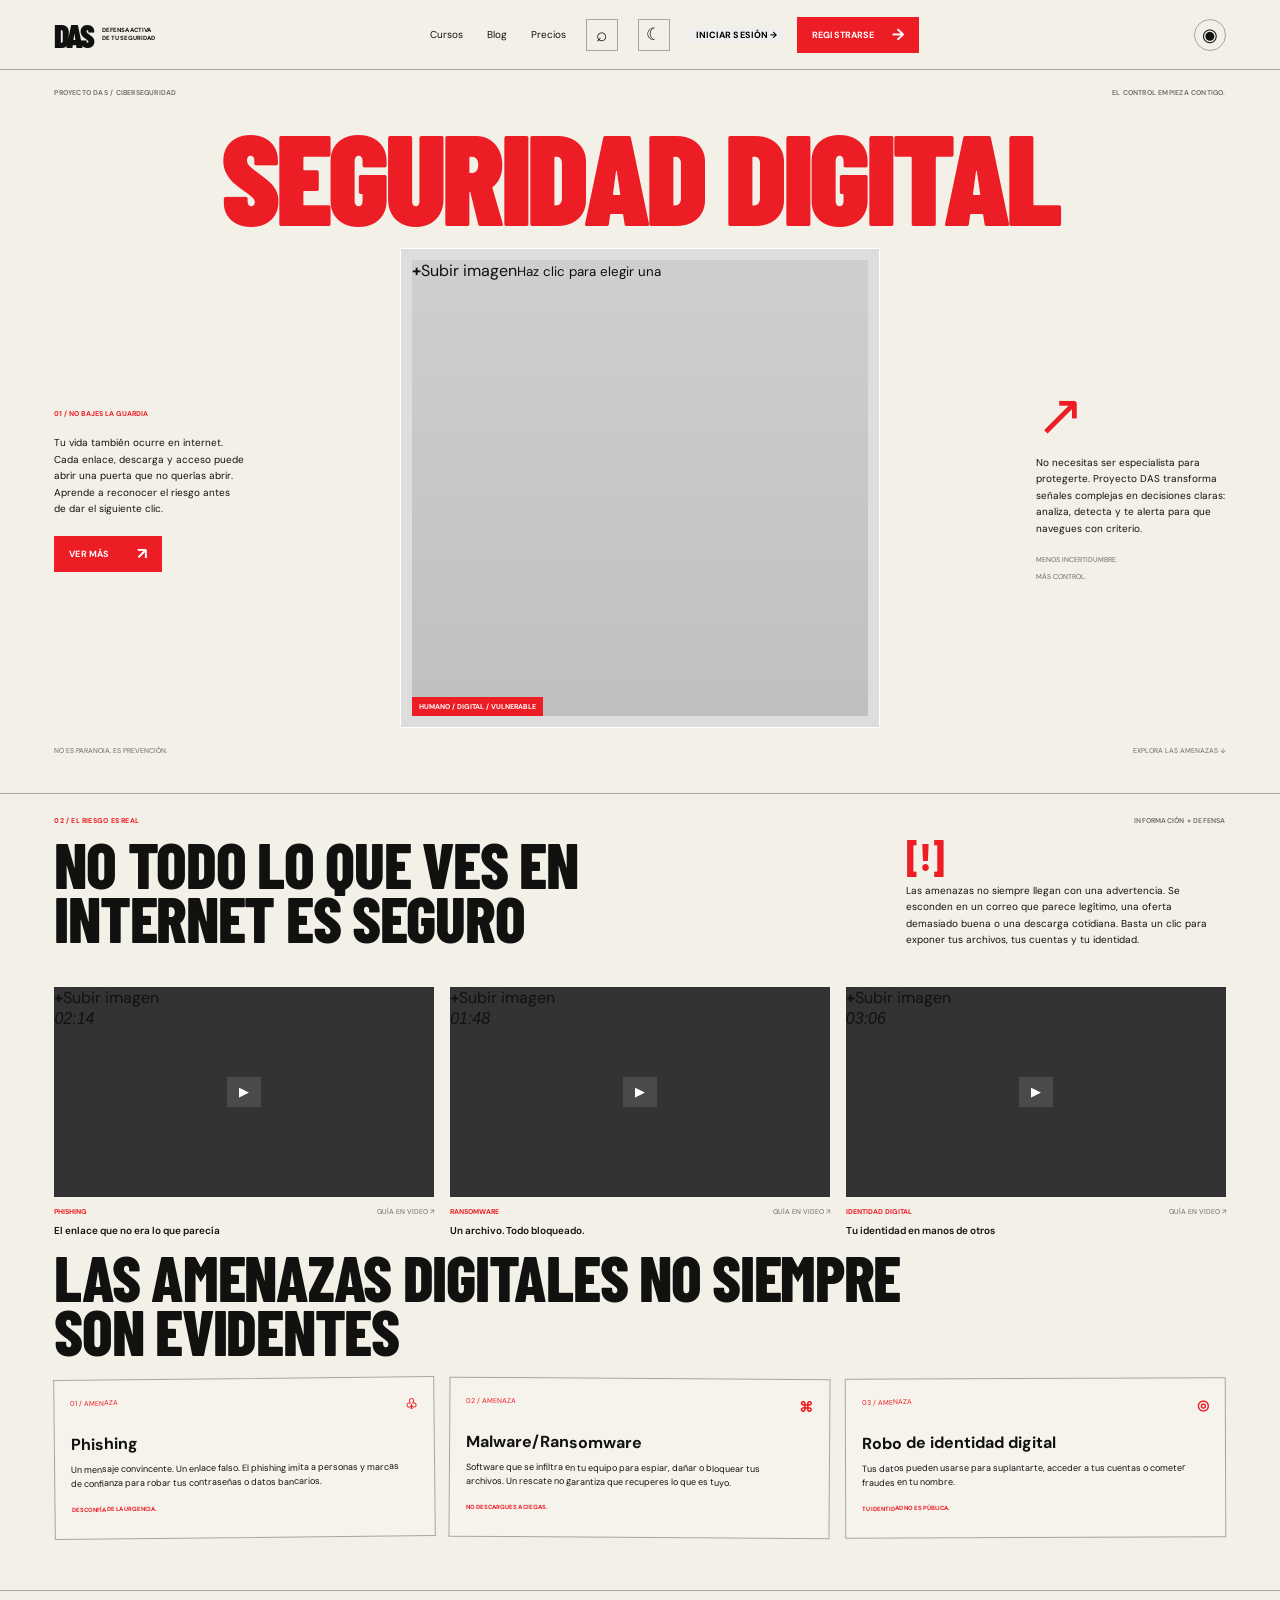
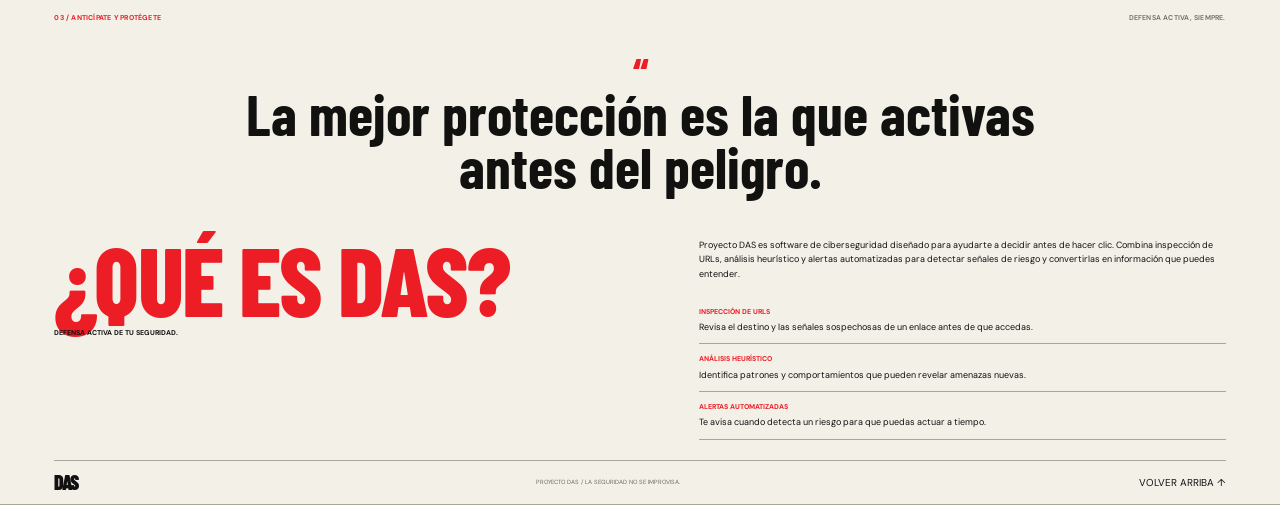
==== commit 117948a1: "Update index.html" ====
--- a/index.html
+++ b/index.html
@@ -13,16 +13,32 @@
 </head>
 <body>
   <header class="site-header">
-    <div class="header-identity"><button class="profile-button" data-auth="login" aria-label="Abrir acceso de perfil">◉</button><a class="brand" href="#inicio" aria-label="DAS, inicio"><strong>DAS</strong><span>DEFENSA ACTIVA<br>DE TU SEGURIDAD</span></a></div>
+    <a class="brand" href="#inicio" aria-label="DAS, inicio"><strong>DAS</strong><span>DEFENSA ACTIVA<br>DE TU SEGURIDAD</span></a>
+
     <nav class="main-nav" aria-label="Navegación principal">
       <div class="nav-links"><a href="#cursos">Cursos</a><a href="#blog">Blog</a><a href="#precios">Precios</a></div>
       <button class="icon-button search-button" aria-label="Buscar">⌕</button>
       <button class="icon-button theme-toggle" aria-label="Cambiar a modo oscuro" title="Cambiar tema"><span class="theme-icon">☾</span></button>
       <div class="account-actions">
-        <button class="button button-red" data-auth="login">Iniciar sesión <span>↗</span></button>
-        <button class="button button-red" data-auth="register">Registrarse <span>↗</span></button>
+        <button class="button button-outline" data-auth="login">Iniciar sesión <span>→</span></button>
+        <button class="button button-red" data-auth="register">Registrarse <span>→</span></button>
       </div>
     </nav>
+
+    <!-- Perfil: foto o iniciales del usuario -->
+    <div class="profile">
+      <button class="profile-button" aria-label="Perfil" aria-haspopup="true" aria-expanded="false">
+        <img class="avatar-img" alt="Foto de perfil" hidden>
+        <span class="avatar-initials">◉</span>
+      </button>
+      <div class="profile-menu" hidden>
+        <strong class="profile-name"></strong>
+        <button type="button" class="menu-item" data-action="photo">Cambiar foto</button>
+        <button type="button" class="menu-item" data-action="logout">Cerrar sesión</button>
+      </div>
+      <input type="file" class="avatar-input" accept="image/*" hidden>
+    </div>
+
     <button class="menu-toggle" aria-label="Abrir menú" aria-expanded="false">☰</button>
   </header>
 
@@ -32,7 +48,18 @@
       <h1>SEGURIDAD DIGITAL</h1>
       <div class="hero-grid">
         <div class="hero-copy hero-copy-left"><span class="kicker">01 / NO BAJES LA GUARDIA</span><p>Tu vida también ocurre en internet. Cada enlace, descarga y acceso puede abrir una puerta que no querías abrir. Aprende a reconocer el riesgo antes de dar el siguiente clic.</p><button class="button button-red" data-auth="register">Ver más <span>↗</span></button></div>
-        <figure class="hero-art"><img src="https://images.unsplash.com/photo-1535378620166-273708d44e4c?auto=format&fit=crop&w=1000&q=85" alt="Cabeza robótica que representa los riesgos del mundo digital"><figcaption>HUMANO / DIGITAL / VULNERABLE</figcaption></figure>
+
+        <!-- Imagen principal: haz clic para cargar la tuya -->
+        <figure class="hero-art">
+          <div class="img-slot" data-slot="hero" data-label="imagen principal">
+            <img class="slot-img" alt="Imagen principal de Proyecto DAS" hidden>
+            <div class="slot-empty"><b>+</b><span>Subir imagen</span><small>Haz clic para elegir una</small></div>
+            <button type="button" class="slot-edit" hidden>Cambiar imagen</button>
+            <input type="file" accept="image/*" hidden>
+          </div>
+          <figcaption>HUMANO / DIGITAL / VULNERABLE</figcaption>
+        </figure>
+
         <div class="hero-copy hero-copy-right"><span class="arrow-mark">↗</span><p>No necesitas ser especialista para protegerte. Proyecto DAS transforma señales complejas en decisiones claras: analiza, detecta y te alerta para que navegues con criterio.</p><small>MENOS INCERTIDUMBRE.<br>MÁS CONTROL.</small></div>
       </div>
       <div class="hero-foot"><span>NO ES PARANOIA. ES PREVENCIÓN.</span><a href="#amenazas">EXPLORA LAS AMENAZAS ↓</a></div>
@@ -42,9 +69,36 @@
       <div class="eyebrow-row"><span class="kicker">02 / EL RIESGO ES REAL</span><span>INFORMACIÓN + DEFENSA</span></div>
       <div class="intro-grid"><h2>No todo lo que ves en<br>internet es seguro</h2><div class="intro-note"><strong>[!]</strong><p>Las amenazas no siempre llegan con una advertencia. Se esconden en un correo que parece legítimo, una oferta demasiado buena o una descarga cotidiana. Basta un clic para exponer tus archivos, tus cuentas y tu identidad.</p></div></div>
       <div class="video-grid" id="cursos">
-        <article class="video-card"><div class="video-image image-one"><button class="play-button" aria-label="Reproducir guía de phishing">▶</button><span>02:14</span></div><div class="video-meta"><b>PHISHING</b><span>GUÍA EN VIDEO ↗</span></div><p>El enlace que no era lo que parecía</p></article>
-        <article class="video-card"><div class="video-image image-two"><button class="play-button" aria-label="Reproducir guía de ransomware">▶</button><span>01:48</span></div><div class="video-meta"><b>RANSOMWARE</b><span>GUÍA EN VIDEO ↗</span></div><p>Un archivo. Todo bloqueado.</p></article>
-        <article class="video-card" id="blog"><div class="video-image image-three"><button class="play-button" aria-label="Reproducir guía de identidad digital">▶</button><span>03:06</span></div><div class="video-meta"><b>IDENTIDAD DIGITAL</b><span>GUÍA EN VIDEO ↗</span></div><p>Tu identidad en manos de otros</p></article>
+        <article class="video-card">
+          <div class="video-image img-slot" data-slot="video-phishing" data-label="miniatura de phishing">
+            <img class="slot-img" alt="Miniatura de la guía de phishing" hidden>
+            <div class="slot-empty"><b>+</b><span>Subir imagen</span></div>
+            <button type="button" class="slot-edit" hidden>Cambiar imagen</button>
+            <input type="file" accept="image/*" hidden>
+            <button class="play-button" aria-label="Reproducir guía de phishing">▶</button><em class="duration">02:14</em>
+          </div>
+          <div class="video-meta"><b>PHISHING</b><span>GUÍA EN VIDEO ↗</span></div><p>El enlace que no era lo que parecía</p>
+        </article>
+        <article class="video-card">
+          <div class="video-image img-slot" data-slot="video-ransomware" data-label="miniatura de ransomware">
+            <img class="slot-img" alt="Miniatura de la guía de ransomware" hidden>
+            <div class="slot-empty"><b>+</b><span>Subir imagen</span></div>
+            <button type="button" class="slot-edit" hidden>Cambiar imagen</button>
+            <input type="file" accept="image/*" hidden>
+            <button class="play-button" aria-label="Reproducir guía de ransomware">▶</button><em class="duration">01:48</em>
+          </div>
+          <div class="video-meta"><b>RANSOMWARE</b><span>GUÍA EN VIDEO ↗</span></div><p>Un archivo. Todo bloqueado.</p>
+        </article>
+        <article class="video-card" id="blog">
+          <div class="video-image img-slot" data-slot="video-identidad" data-label="miniatura de identidad digital">
+            <img class="slot-img" alt="Miniatura de la guía de identidad digital" hidden>
+            <div class="slot-empty"><b>+</b><span>Subir imagen</span></div>
+            <button type="button" class="slot-edit" hidden>Cambiar imagen</button>
+            <input type="file" accept="image/*" hidden>
+            <button class="play-button" aria-label="Reproducir guía de identidad digital">▶</button><em class="duration">03:06</em>
+          </div>
+          <div class="video-meta"><b>IDENTIDAD DIGITAL</b><span>GUÍA EN VIDEO ↗</span></div><p>Tu identidad en manos de otros</p>
+        </article>
       </div>
       <h2 class="wide-heading">Las amenazas digitales no siempre<br>son evidentes</h2>
       <div class="risk-grid">
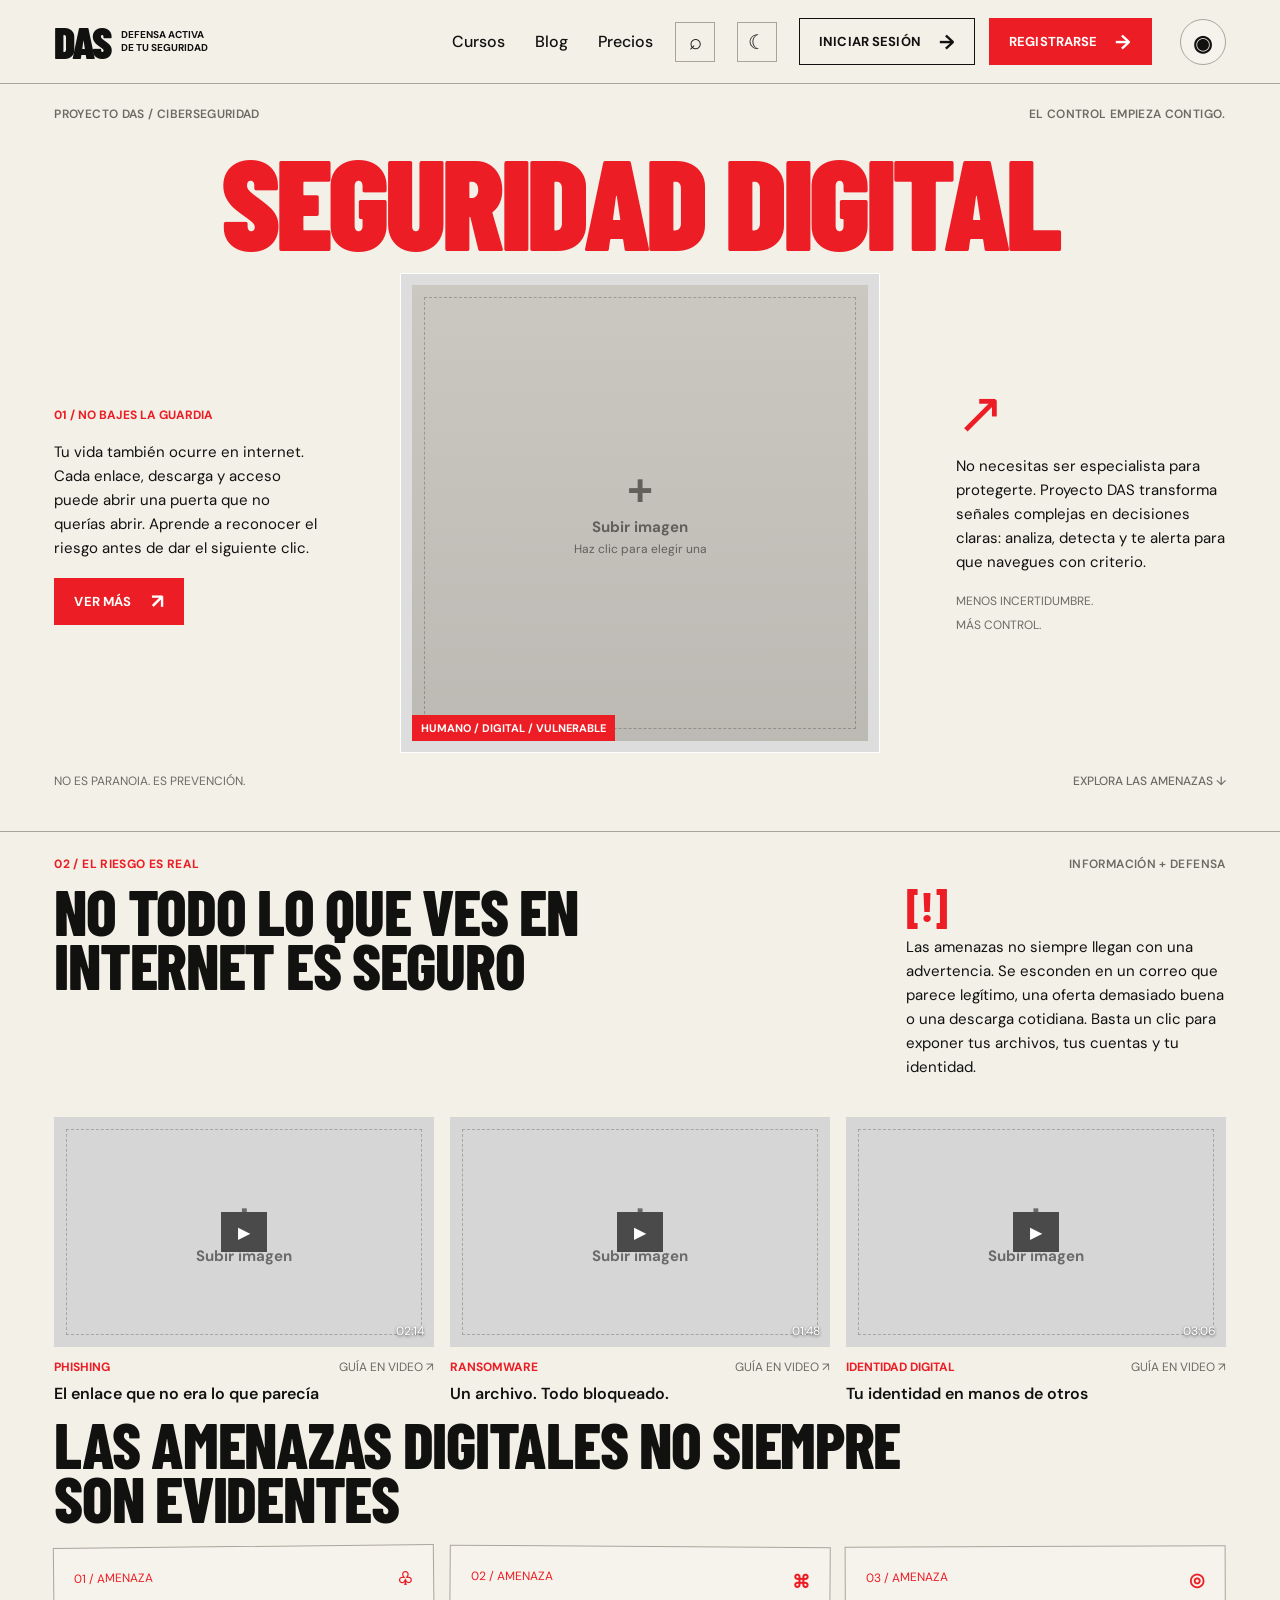
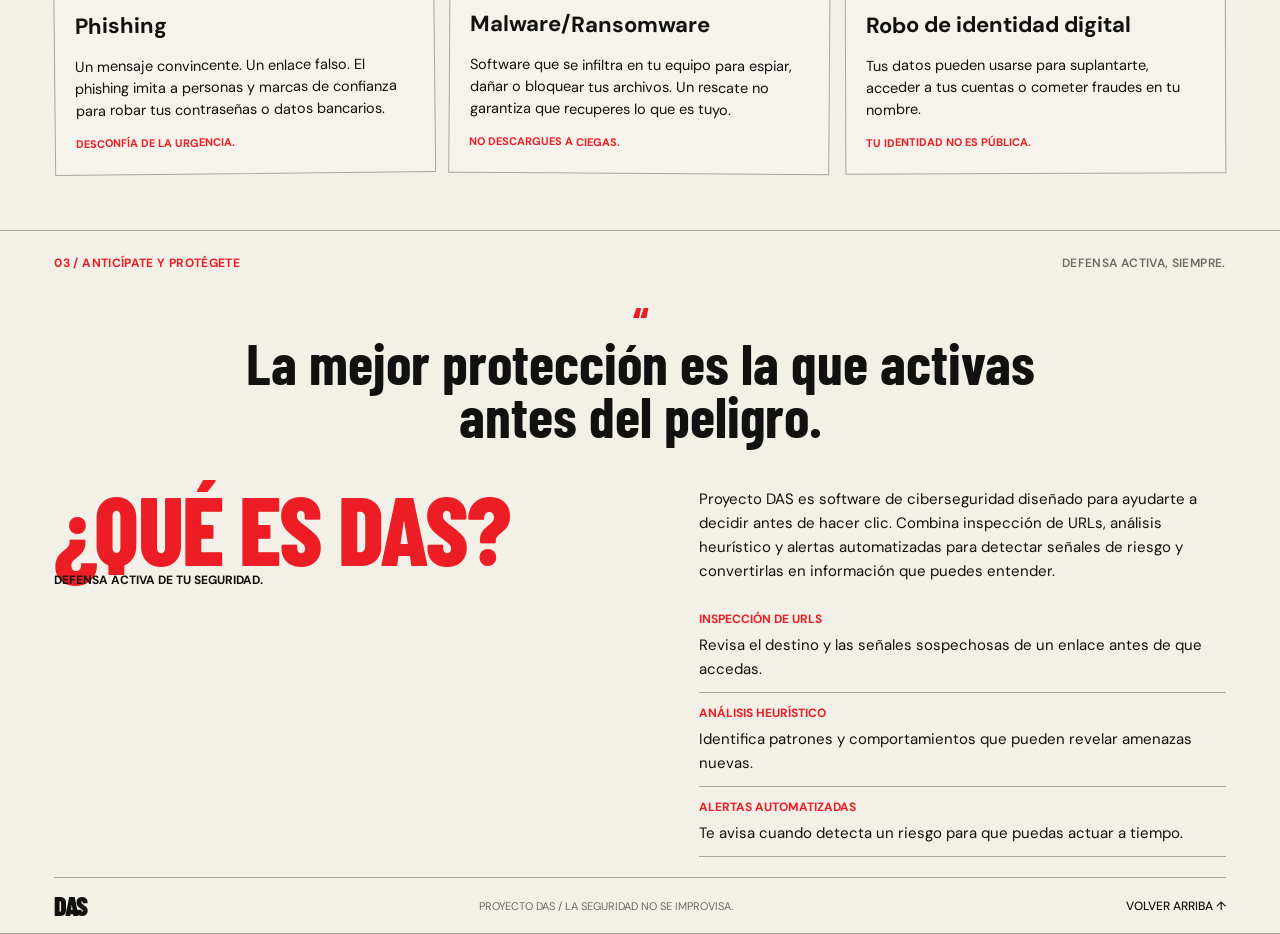
==== commit ef51a619: "Update index.html" ====
--- a/index.html
+++ b/index.html
@@ -8,8 +8,8 @@
   <link rel="preconnect" href="https://fonts.googleapis.com">
   <link rel="preconnect" href="https://fonts.gstatic.com" crossorigin>
   <link href="https://fonts.googleapis.com/css2?family=Barlow+Condensed:wght@600;700;800;900&family=DM+Sans:wght@400;500;600;700&display=swap" rel="stylesheet">
-  <link rel="stylesheet" href="Style.css">
-  <script src="Script.js" defer></script>
+  <link rel="stylesheet" href="style.css">
+  <script src="script.js" defer></script>
 </head>
 <body>
   <header class="site-header">
--- a/style.css
+++ b/style.css
@@ -0,0 +1,183 @@
+:root{color-scheme:light;--bg:#f3f0e8;--surface:#faf8f2;--text:#111110;--muted:#6d6a64;--line:#a9a59c;--red:#ec1d24;--card:#f6f3ec;--shadow:0 18px 60px #0002;font-family:"DM Sans",Arial,sans-serif}
+*{box-sizing:border-box}
+html{scroll-behavior:smooth}
+body{margin:0;background:var(--bg);color:var(--text);transition:background .25s,color .25s}
+body.dark{color-scheme:dark;--bg:#0d0d0d;--surface:#151515;--text:#f1eee7;--muted:#aaa69e;--line:#55534f;--card:#111;--shadow:0 18px 60px #0008}
+
+/* ---------- Encabezado ---------- */
+.site-header{min-height:84px;padding:0 4.25%;display:flex;align-items:center;justify-content:space-between;border-bottom:1px solid var(--line);gap:28px;position:relative}
+.brand{display:flex;align-items:center;gap:11px;color:var(--text);text-decoration:none;flex-shrink:0}
+.brand strong{font:900 44px/1 "Barlow Condensed",sans-serif;letter-spacing:-2px}
+.brand span{font-size:10px;font-weight:700;line-height:1.25}
+.main-nav{display:flex;align-items:center;gap:22px;margin-left:auto}
+.account-actions,.nav-links{display:flex;align-items:center;gap:14px}
+.nav-links{gap:30px}
+.nav-links a,.hero-foot a,footer>a{font-size:16px;font-weight:500;color:var(--text);text-decoration:none}
+.nav-links a:hover,footer>a:hover{color:var(--red)}
+
+.button{border:0;cursor:pointer;text-transform:uppercase;font:700 13px "DM Sans",sans-serif;letter-spacing:.01em}
+.button-red{background:var(--red);color:white;padding:15px 20px;min-width:130px;display:inline-flex;align-items:center;justify-content:space-between;gap:18px;transition:filter .2s,transform .2s}
+.button-red:hover{filter:brightness(.9);transform:translateY(-1px)}
+.button-red span{font-size:20px;line-height:12px}
+/* Iniciar sesión: solo contorno, para que Registrarse sea el único rojo */
+.button-outline{background:transparent;color:var(--text);border:1px solid var(--text);padding:14px 19px;min-width:130px;display:inline-flex;align-items:center;justify-content:space-between;gap:18px;transition:background .2s,color .2s,transform .2s}
+.button-outline:hover{background:var(--text);color:var(--bg);transform:translateY(-1px)}
+.button-outline span{font-size:20px;line-height:12px}
+
+.icon-button,.menu-toggle{width:40px;height:40px;border:1px solid var(--line);background:transparent;color:var(--text);font-size:22px;cursor:pointer}
+.theme-toggle{font-size:20px}
+.menu-toggle{display:none}
+
+/* ---------- Perfil (foto o iniciales) ---------- */
+.profile{position:relative;flex-shrink:0}
+.profile-button{width:46px;height:46px;padding:0;border:1px solid var(--line);border-radius:50%;background:var(--card);color:var(--text);cursor:pointer;overflow:hidden;display:grid;place-items:center;transition:border-color .2s}
+.profile-button:hover{border-color:var(--red)}
+.avatar-initials{font:800 22px/1 "Barlow Condensed",sans-serif;letter-spacing:.02em}
+.avatar-img{width:100%;height:100%;object-fit:cover;display:block}
+.avatar-img[hidden]{display:none}
+.profile-menu{position:absolute;right:0;top:56px;z-index:20;min-width:210px;padding:10px;background:var(--surface);border:1px solid var(--line);box-shadow:var(--shadow);display:flex;flex-direction:column;gap:2px}
+.profile-menu[hidden]{display:none}
+.profile-name{font-size:14px;padding:8px 10px 10px;border-bottom:1px solid var(--line);margin-bottom:4px;overflow-wrap:anywhere}
+.menu-item{border:0;background:none;color:var(--text);font:500 15px "DM Sans",sans-serif;text-align:left;padding:10px;cursor:pointer}
+.menu-item:hover{color:var(--red)}
+
+/* ---------- Secciones ---------- */
+.section-rule{border-bottom:1px solid var(--line);padding:0 4.25%}
+.eyebrow-row{display:flex;justify-content:space-between;align-items:center;color:var(--muted);font-size:12px;font-weight:600;letter-spacing:.03em}
+.kicker{color:var(--red);font-size:12px;font-weight:700}
+
+.hero{padding-top:22px;padding-bottom:42px}
+.hero h1{font:900 clamp(66px,10vw,150px)/.86 "Barlow Condensed",Impact,sans-serif;letter-spacing:-.035em;color:var(--red);text-align:center;margin:23px 0 18px;white-space:nowrap}
+.hero-grid{display:grid;grid-template-columns:minmax(190px,1fr) minmax(300px,min(42vw,480px)) minmax(190px,1fr);align-items:center;gap:clamp(24px,4vw,64px);max-width:1300px;margin:auto}
+.hero-copy{max-width:270px;font-size:15px;line-height:1.6}
+.hero-copy p{margin:14px 0}
+.hero-copy .button{margin-top:4px}
+.hero-art{height:clamp(300px,42vw,480px);position:relative;margin:0;background:#ddd;padding:12px;box-shadow:inset 0 0 0 1px #fff}
+.hero-art:before{content:"";position:absolute;inset:12px;background:linear-gradient(#0001,#0002);z-index:1;pointer-events:none}
+.hero-art .img-slot{width:100%;height:100%}
+.hero-art .slot-img{filter:grayscale(1) contrast(1.1)}
+.hero-art figcaption{position:absolute;z-index:2;bottom:12px;left:12px;padding:6px 9px;color:white;background:var(--red);font-size:11px;font-weight:700}
+.hero-copy-right{justify-self:end}
+.hero-copy-right small{font-size:12px;color:var(--muted);line-height:1.7}
+.arrow-mark{color:var(--red);font-size:58px;line-height:.8;font-family:Arial;font-weight:400}
+.hero-foot{display:flex;justify-content:space-between;margin-top:20px;color:var(--muted);font-size:12px}
+.hero-foot a{font-size:12px;color:var(--muted)}
+
+.threats{padding-top:24px;padding-bottom:56px}
+.intro-grid{display:grid;grid-template-columns:1.4fr .6fr;gap:9%;align-items:start;margin:12px 0 32px}
+.intro-grid h2,.wide-heading,.about h2{font:800 clamp(38px,5vw,70px)/.85 "Barlow Condensed",Impact,sans-serif;text-transform:uppercase;letter-spacing:-.02em;margin:0}
+.intro-note{max-width:400px;font-size:15px;line-height:1.6}
+.intro-note strong{font:800 42px/1 "Barlow Condensed",sans-serif;color:var(--red)}
+.intro-note p{margin:6px 0}
+
+/* ---------- Espacios para imágenes ---------- */
+.img-slot{position:relative;overflow:hidden;background:#d9d6cf;cursor:pointer}
+body.dark .img-slot{background:#1c1c1c}
+.slot-img{position:absolute;inset:0;width:100%;height:100%;object-fit:cover;display:block}
+.slot-img[hidden]{display:none}
+.slot-empty{position:absolute;inset:0;display:flex;flex-direction:column;align-items:center;justify-content:center;gap:4px;text-align:center;color:var(--muted);border:1.5px dashed var(--line);margin:12px;transition:color .2s,border-color .2s}
+.img-slot:hover .slot-empty{color:var(--red);border-color:var(--red)}
+.slot-empty b{font:600 44px/1 "Barlow Condensed",sans-serif}
+.slot-empty span{font-size:15px;font-weight:700}
+.slot-empty small{font-size:12px}
+.slot-empty[hidden]{display:none}
+.slot-edit{position:absolute;top:10px;right:10px;z-index:3;border:0;background:var(--red);color:#fff;font:700 12px "DM Sans",sans-serif;padding:8px 11px;cursor:pointer;opacity:0;transition:opacity .2s}
+.img-slot:hover .slot-edit,.slot-edit:focus-visible{opacity:1}
+.slot-edit[hidden]{display:none}
+
+/* ---------- Videos ---------- */
+.video-grid{display:grid;grid-template-columns:repeat(3,1fr);gap:16px}
+.video-image{height:clamp(140px,18vw,230px);filter:grayscale(1)}
+.play-button{position:absolute;top:50%;left:50%;transform:translate(-50%,-50%);z-index:2;background:var(--red);border:0;color:white;width:46px;height:40px;font-size:16px;cursor:pointer}
+.video-image .duration{position:absolute;z-index:2;bottom:8px;right:10px;color:white;font-size:12px;font-style:normal;text-shadow:0 1px 3px #000a}
+.video-meta{display:flex;justify-content:space-between;margin-top:12px;font-size:12px;color:var(--muted)}
+.video-meta b{color:var(--red)}
+.video-card>p{font-size:16px;font-weight:600;margin:8px 0 0}
+
+/* ---------- Riesgos ---------- */
+.wide-heading{margin:13px 0 20px}
+.risk-grid{display:grid;grid-template-columns:repeat(3,1fr);gap:14px}
+.risk-card{border:1px solid var(--line);padding:22px 20px 24px;min-height:200px;transform:rotate(-.6deg);background:var(--card)}
+.risk-card:nth-child(2){transform:rotate(.4deg)}
+.risk-card:nth-child(3){transform:rotate(-.2deg)}
+.risk-card>span{display:flex;justify-content:space-between;color:var(--red);font-size:12px}
+.risk-card>span b{font-size:18px}
+.risk-card h3{font-size:22px;margin:17px 0 8px}
+.risk-card p{font-size:14.5px;line-height:1.55;max-width:380px}
+.risk-card small{display:block;color:var(--red);font-weight:700;font-size:11px;margin-top:14px}
+
+/* ---------- Acerca de ---------- */
+.about{padding-top:24px;padding-bottom:0}
+.about blockquote{text-align:center;font:700 clamp(30px,4.5vw,58px)/.92 "Barlow Condensed",sans-serif;margin:38px 0 45px}
+.about blockquote span{display:block;color:var(--red);font-size:44px;line-height:.6}
+.about-grid{display:grid;grid-template-columns:1fr 1fr;gap:10%}
+.about h2{font-size:clamp(52px,8vw,96px);color:var(--red)}
+.about-grid>div:first-child>strong{font-size:12px}
+.about-copy{font-size:15px;line-height:1.6}
+.about-copy>p{margin-top:0}
+.about-copy dl{margin:16px 0 20px}
+.about-copy dl div{border-bottom:1px solid var(--line);padding:11px 0}
+.about-copy dt{color:var(--red);font-size:12px;font-weight:700}
+.about-copy dd{margin:4px 0 0}
+.about footer{min-height:56px;border-top:1px solid var(--line);display:flex;align-items:center;justify-content:space-between;gap:12px;color:var(--muted);font-size:11px}
+.about footer>a{font-size:12px}
+.footer-brand strong{font-size:26px}
+
+/* ---------- Ventana de acceso ---------- */
+.auth-dialog{width:min(460px,calc(100% - 32px));border:1px solid var(--line);padding:36px 40px;background:var(--surface);color:var(--text);box-shadow:var(--shadow)}
+.auth-dialog::backdrop{background:#080808b8;backdrop-filter:blur(3px)}
+.dialog-close{position:absolute;right:14px;top:11px;border:0;background:none;color:var(--text);font-size:30px;cursor:pointer}
+.auth-brand{font:900 40px/1 "Barlow Condensed",sans-serif;margin-bottom:26px}
+.auth-brand span{font:700 11px "DM Sans",sans-serif;vertical-align:middle}
+.auth-dialog h2{font:800 46px/.95 "Barlow Condensed",sans-serif;text-transform:uppercase;margin:9px 0}
+.auth-description,.auth-switch{font-size:14px;color:var(--muted)}
+.auth-dialog form{margin-top:24px}
+.auth-dialog label{display:block;font-size:13px;font-weight:700;margin:14px 0}
+.auth-dialog input{width:100%;padding:13px 12px;margin-top:7px;border:1px solid var(--line);background:var(--bg);color:var(--text);font:15px "DM Sans",sans-serif;outline-color:var(--red)}
+.submit-button{width:100%;margin-top:8px}
+.form-message{min-height:18px;color:var(--red);font-size:13px}
+.text-button{padding:0;border:0;background:none;color:var(--red);font:700 14px "DM Sans",sans-serif;cursor:pointer}
+.auth-switch{margin-top:22px}
+.auth-switch[hidden],label[hidden]{display:none!important}
+
+/* ---------- Adaptación ---------- */
+@media(max-width:1100px){.nav-links{gap:20px}.nav-links a{font-size:15px}.main-nav{gap:14px}.account-actions .button{min-width:0;padding-left:14px;padding-right:14px}}
+@media(max-width:900px){.site-header{padding:0 3%;gap:16px}.section-rule{padding-left:3%;padding-right:3%}.hero-grid{gap:24px;grid-template-columns:minmax(150px,1fr) minmax(250px,40vw) minmax(150px,1fr)}.hero-copy{font-size:14px}.hero h1{font-size:10vw}}
+@media(max-width:680px){
+  .site-header{min-height:68px}
+  .menu-toggle{display:block}
+  .profile{margin-left:auto}
+  .profile-button{width:42px;height:42px}
+  .main-nav{display:none;position:absolute;z-index:5;top:100%;left:0;right:0;margin:0;padding:20px 5%;background:var(--surface);border-bottom:1px solid var(--line);flex-direction:column;align-items:stretch}
+  .main-nav.open{display:flex}
+  .account-actions{order:2;margin:0;justify-content:flex-start;flex-wrap:wrap}
+  .nav-links{order:1;justify-content:space-between;padding:5px 0}
+  .nav-links a{font-size:17px}
+  .search-button{display:none}
+  .theme-toggle{order:3;align-self:flex-start}
+  .hero{padding-top:15px}
+  .eyebrow-row{font-size:11px;gap:10px}
+  .hero h1{white-space:normal;font-size:clamp(54px,14vw,92px);margin:28px 0 20px}
+  .hero-grid{grid-template-columns:1fr 1fr;gap:20px 14px}
+  .hero-art{grid-column:1/-1;grid-row:1;height:min(110vw,430px);width:min(100%,430px);justify-self:center}
+  .hero-copy{max-width:none;font-size:14px}
+  .hero-copy-left{grid-column:1}
+  .hero-copy-right{grid-column:2}
+  .arrow-mark{font-size:42px}
+  .hero-foot{flex-direction:column;gap:8px}
+  .intro-grid{grid-template-columns:1fr;gap:16px}
+  .intro-grid h2,.wide-heading{font-size:clamp(42px,10vw,62px)}
+  .intro-note{display:grid;grid-template-columns:44px 1fr;max-width:none}
+  .intro-note p{margin:2px 0}
+  .video-grid{grid-template-columns:1fr;gap:22px}
+  .video-image{height:55vw;max-height:290px}
+  .slot-edit{opacity:1}
+  .risk-grid{grid-template-columns:1fr;gap:12px}
+  .risk-card{transform:none!important;min-height:0}
+  .about blockquote{margin:34px 0;font-size:clamp(32px,8vw,48px)}
+  .about-grid{grid-template-columns:1fr;gap:25px}
+  .about h2{font-size:68px}
+  .about footer{flex-wrap:wrap;padding:10px 0;font-size:10px}
+  .auth-dialog{padding:30px 25px}
+}
+@media(prefers-reduced-motion:reduce){*,*::before,*::after{scroll-behavior:auto!important;transition:none!important}}
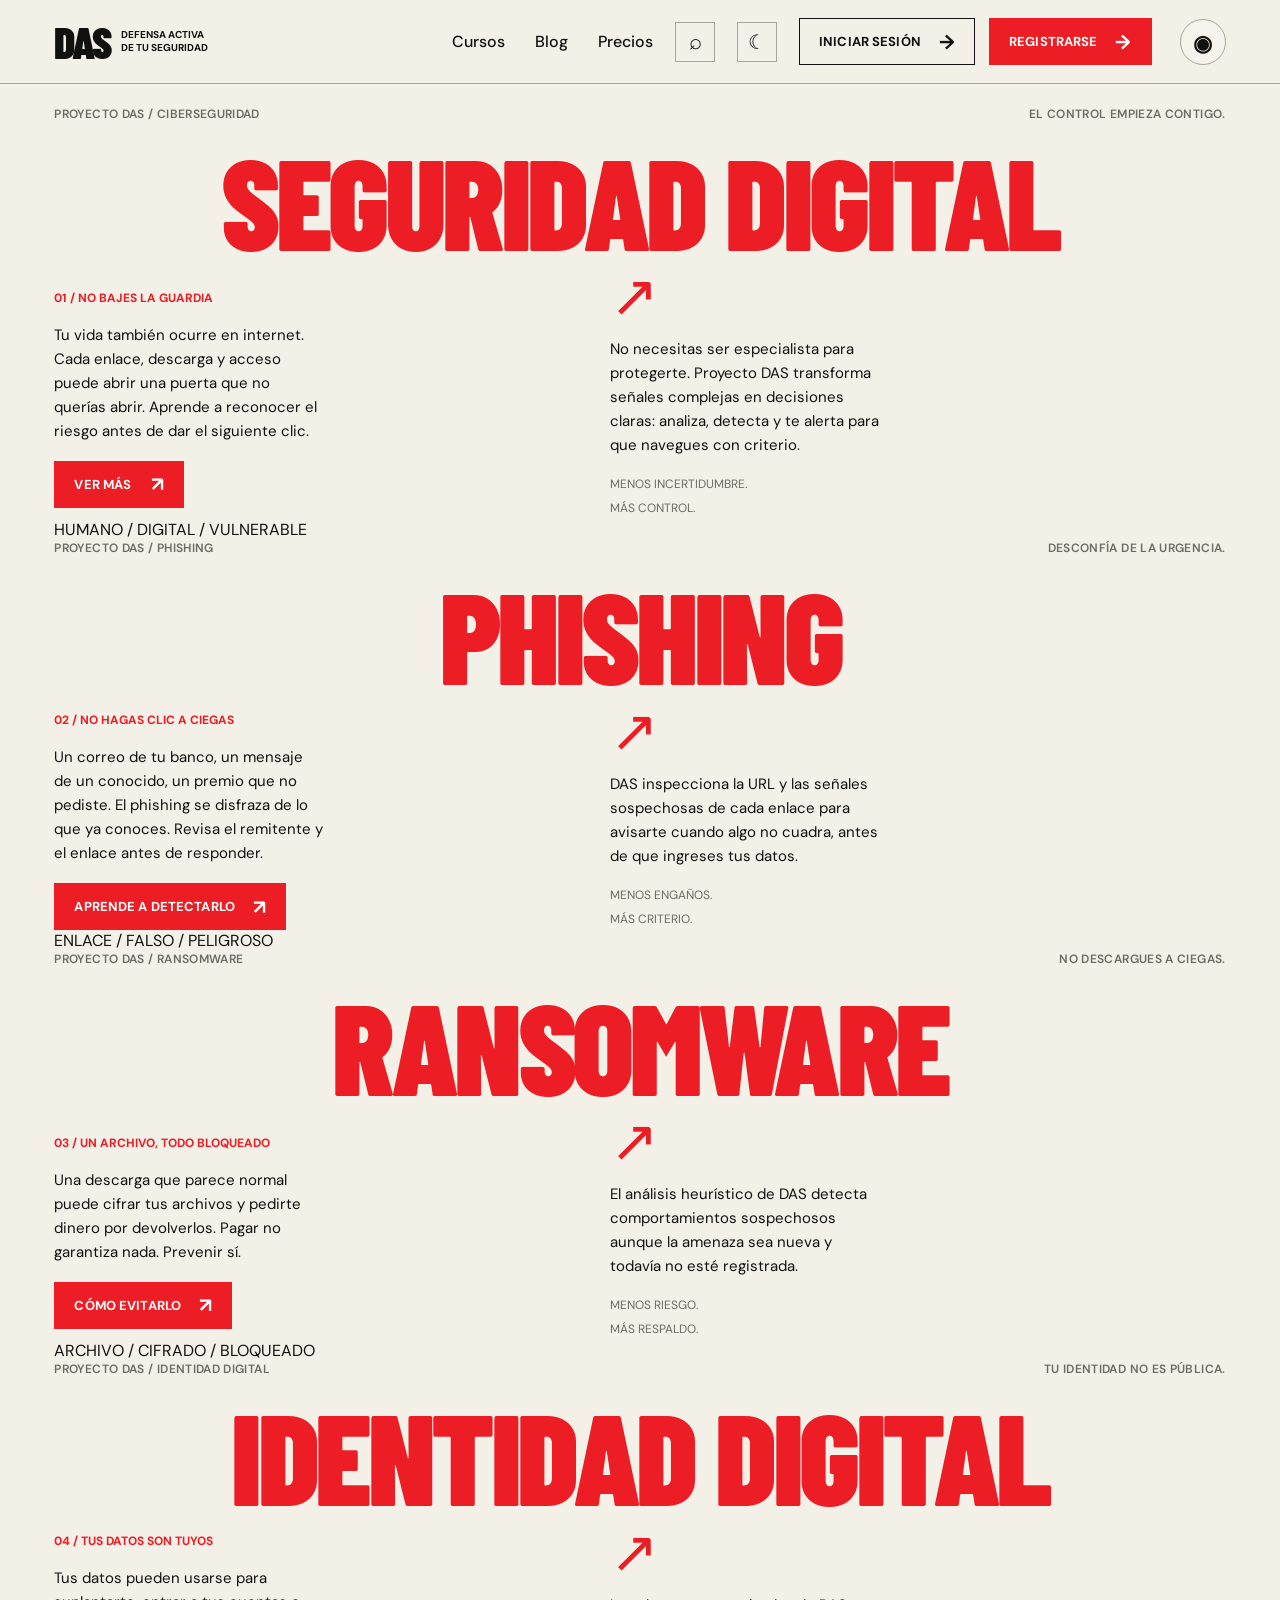
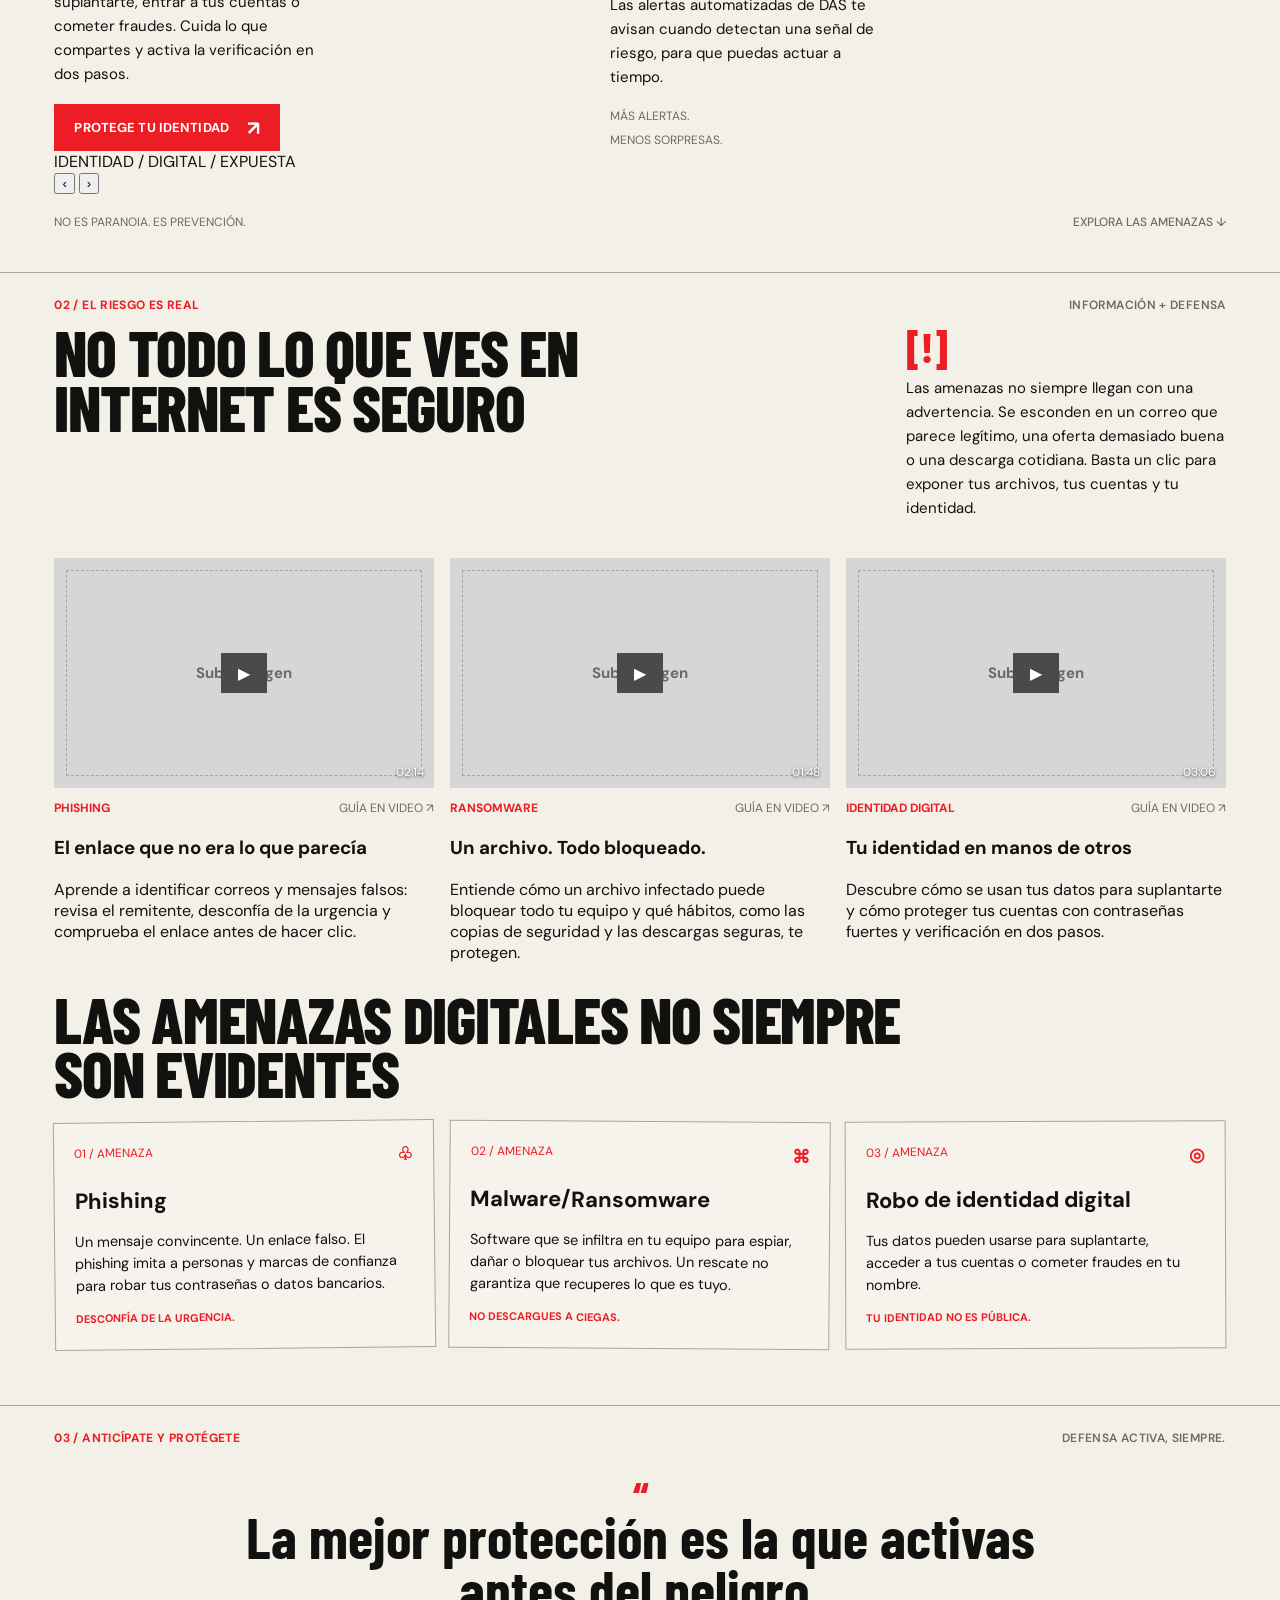
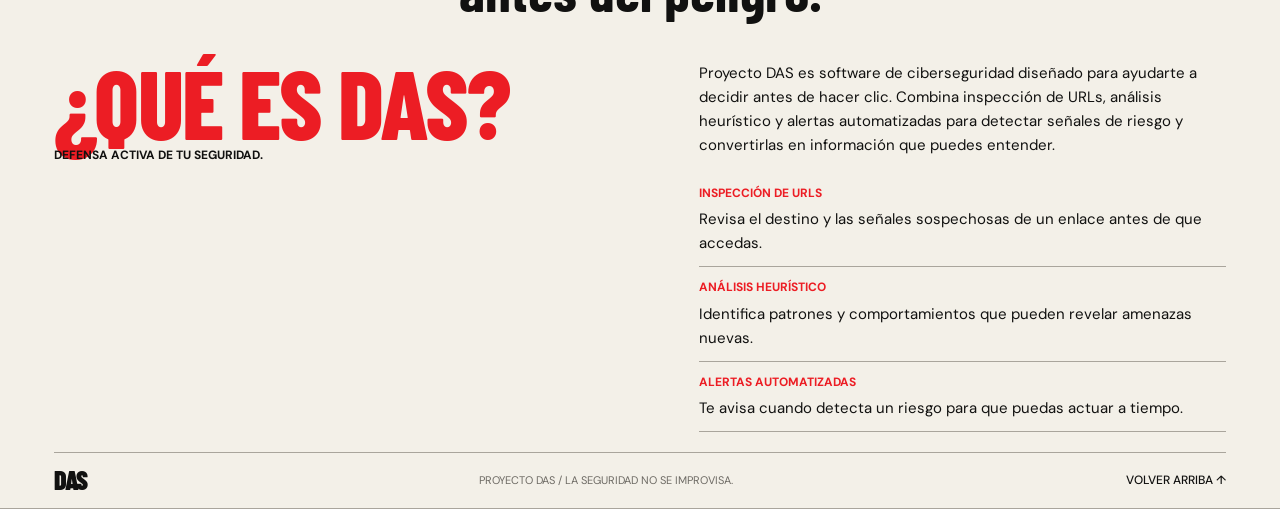
==== commit 9843a509: "Update index.html" ====
--- a/index.html
+++ b/index.html
@@ -43,25 +43,80 @@
   </header>
 
   <main>
-    <section class="hero section-rule" id="inicio">
-      <div class="eyebrow-row"><span>PROYECTO DAS / CIBERSEGURIDAD</span><span>EL CONTROL EMPIEZA CONTIGO.</span></div>
-      <h1>SEGURIDAD DIGITAL</h1>
-      <div class="hero-grid">
-        <div class="hero-copy hero-copy-left"><span class="kicker">01 / NO BAJES LA GUARDIA</span><p>Tu vida también ocurre en internet. Cada enlace, descarga y acceso puede abrir una puerta que no querías abrir. Aprende a reconocer el riesgo antes de dar el siguiente clic.</p><button class="button button-red" data-auth="register">Ver más <span>↗</span></button></div>
-
-        <!-- Imagen principal: haz clic para cargar la tuya -->
-        <figure class="hero-art">
-          <div class="img-slot" data-slot="hero" data-label="imagen principal">
-            <img class="slot-img" alt="Imagen principal de Proyecto DAS" hidden>
-            <div class="slot-empty"><b>+</b><span>Subir imagen</span><small>Haz clic para elegir una</small></div>
+    <section class="hero section-rule" id="inicio" aria-roledescription="carrusel" aria-label="Seguridad digital">
+      <div class="hero-stage">
+        <article class="hero-slide is-active" aria-label="Diapositiva 1 de 4">
+          <div class="hero-bg img-slot" data-slot="hero-1" data-mode="button" data-label="imagen de fondo 1">
+            <img class="slot-img" alt="" hidden>
+            <div class="slot-empty"><b>+</b><span>Subir imagen de fondo</span><small>Haz clic para elegir una</small></div>
             <button type="button" class="slot-edit" hidden>Cambiar imagen</button>
             <input type="file" accept="image/*" hidden>
           </div>
-          <figcaption>HUMANO / DIGITAL / VULNERABLE</figcaption>
-        </figure>
-
-        <div class="hero-copy hero-copy-right"><span class="arrow-mark">↗</span><p>No necesitas ser especialista para protegerte. Proyecto DAS transforma señales complejas en decisiones claras: analiza, detecta y te alerta para que navegues con criterio.</p><small>MENOS INCERTIDUMBRE.<br>MÁS CONTROL.</small></div>
+          <div class="slide-content">
+            <div class="eyebrow-row"><span>PROYECTO DAS / CIBERSEGURIDAD</span><span>EL CONTROL EMPIEZA CONTIGO.</span></div>
+            <h1>SEGURIDAD DIGITAL</h1>
+            <div class="hero-grid">
+              <div class="hero-copy hero-copy-left"><span class="kicker">01 / NO BAJES LA GUARDIA</span><p>Tu vida también ocurre en internet. Cada enlace, descarga y acceso puede abrir una puerta que no querías abrir. Aprende a reconocer el riesgo antes de dar el siguiente clic.</p><button class="button button-red" data-auth="register">Ver más <span>↗</span></button></div>
+              <div class="hero-copy hero-copy-right"><span class="arrow-mark">↗</span><p>No necesitas ser especialista para protegerte. Proyecto DAS transforma señales complejas en decisiones claras: analiza, detecta y te alerta para que navegues con criterio.</p><small>MENOS INCERTIDUMBRE.<br>MÁS CONTROL.</small></div>
+            </div>
+            <span class="hero-caption">HUMANO / DIGITAL / VULNERABLE</span>
+          </div>
+        </article>
+        <article class="hero-slide" aria-label="Diapositiva 2 de 4">
+          <div class="hero-bg img-slot" data-slot="hero-2" data-mode="button" data-label="imagen de fondo 2">
+            <img class="slot-img" alt="" hidden>
+            <div class="slot-empty"><b>+</b><span>Subir imagen de fondo</span><small>Haz clic para elegir una</small></div>
+            <button type="button" class="slot-edit" hidden>Cambiar imagen</button>
+            <input type="file" accept="image/*" hidden>
+          </div>
+          <div class="slide-content">
+            <div class="eyebrow-row"><span>PROYECTO DAS / PHISHING</span><span>DESCONFÍA DE LA URGENCIA.</span></div>
+            <h1>PHISHING</h1>
+            <div class="hero-grid">
+              <div class="hero-copy hero-copy-left"><span class="kicker">02 / NO HAGAS CLIC A CIEGAS</span><p>Un correo de tu banco, un mensaje de un conocido, un premio que no pediste. El phishing se disfraza de lo que ya conoces. Revisa el remitente y el enlace antes de responder.</p><button class="button button-red" data-auth="register">Aprende a detectarlo <span>↗</span></button></div>
+              <div class="hero-copy hero-copy-right"><span class="arrow-mark">↗</span><p>DAS inspecciona la URL y las señales sospechosas de cada enlace para avisarte cuando algo no cuadra, antes de que ingreses tus datos.</p><small>MENOS ENGAÑOS.<br>MÁS CRITERIO.</small></div>
+            </div>
+            <span class="hero-caption">ENLACE / FALSO / PELIGROSO</span>
+          </div>
+        </article>
+        <article class="hero-slide" aria-label="Diapositiva 3 de 4">
+          <div class="hero-bg img-slot" data-slot="hero-3" data-mode="button" data-label="imagen de fondo 3">
+            <img class="slot-img" alt="" hidden>
+            <div class="slot-empty"><b>+</b><span>Subir imagen de fondo</span><small>Haz clic para elegir una</small></div>
+            <button type="button" class="slot-edit" hidden>Cambiar imagen</button>
+            <input type="file" accept="image/*" hidden>
+          </div>
+          <div class="slide-content">
+            <div class="eyebrow-row"><span>PROYECTO DAS / RANSOMWARE</span><span>NO DESCARGUES A CIEGAS.</span></div>
+            <h1>RANSOMWARE</h1>
+            <div class="hero-grid">
+              <div class="hero-copy hero-copy-left"><span class="kicker">03 / UN ARCHIVO, TODO BLOQUEADO</span><p>Una descarga que parece normal puede cifrar tus archivos y pedirte dinero por devolverlos. Pagar no garantiza nada. Prevenir sí.</p><button class="button button-red" data-auth="register">Cómo evitarlo <span>↗</span></button></div>
+              <div class="hero-copy hero-copy-right"><span class="arrow-mark">↗</span><p>El análisis heurístico de DAS detecta comportamientos sospechosos aunque la amenaza sea nueva y todavía no esté registrada.</p><small>MENOS RIESGO.<br>MÁS RESPALDO.</small></div>
+            </div>
+            <span class="hero-caption">ARCHIVO / CIFRADO / BLOQUEADO</span>
+          </div>
+        </article>
+        <article class="hero-slide" aria-label="Diapositiva 4 de 4">
+          <div class="hero-bg img-slot" data-slot="hero-4" data-mode="button" data-label="imagen de fondo 4">
+            <img class="slot-img" alt="" hidden>
+            <div class="slot-empty"><b>+</b><span>Subir imagen de fondo</span><small>Haz clic para elegir una</small></div>
+            <button type="button" class="slot-edit" hidden>Cambiar imagen</button>
+            <input type="file" accept="image/*" hidden>
+          </div>
+          <div class="slide-content">
+            <div class="eyebrow-row"><span>PROYECTO DAS / IDENTIDAD DIGITAL</span><span>TU IDENTIDAD NO ES PÚBLICA.</span></div>
+            <h1>IDENTIDAD DIGITAL</h1>
+            <div class="hero-grid">
+              <div class="hero-copy hero-copy-left"><span class="kicker">04 / TUS DATOS SON TUYOS</span><p>Tus datos pueden usarse para suplantarte, entrar a tus cuentas o cometer fraudes. Cuida lo que compartes y activa la verificación en dos pasos.</p><button class="button button-red" data-auth="register">Protege tu identidad <span>↗</span></button></div>
+              <div class="hero-copy hero-copy-right"><span class="arrow-mark">↗</span><p>Las alertas automatizadas de DAS te avisan cuando detectan una señal de riesgo, para que puedas actuar a tiempo.</p><small>MÁS ALERTAS.<br>MENOS SORPRESAS.</small></div>
+            </div>
+            <span class="hero-caption">IDENTIDAD / DIGITAL / EXPUESTA</span>
+          </div>
+        </article>
       </div>
+      <button class="hero-arrow hero-prev" aria-label="Diapositiva anterior">‹</button>
+      <button class="hero-arrow hero-next" aria-label="Diapositiva siguiente">›</button>
+      <div class="hero-dots" role="tablist" aria-label="Elegir diapositiva"></div>
       <div class="hero-foot"><span>NO ES PARANOIA. ES PREVENCIÓN.</span><a href="#amenazas">EXPLORA LAS AMENAZAS ↓</a></div>
     </section>
 
@@ -72,32 +127,44 @@
         <article class="video-card">
           <div class="video-image img-slot" data-slot="video-phishing" data-label="miniatura de phishing">
             <img class="slot-img" alt="Miniatura de la guía de phishing" hidden>
-            <div class="slot-empty"><b>+</b><span>Subir imagen</span></div>
+            <div class="slot-empty"><span>Subir imagen</span></div>
             <button type="button" class="slot-edit" hidden>Cambiar imagen</button>
             <input type="file" accept="image/*" hidden>
             <button class="play-button" aria-label="Reproducir guía de phishing">▶</button><em class="duration">02:14</em>
           </div>
-          <div class="video-meta"><b>PHISHING</b><span>GUÍA EN VIDEO ↗</span></div><p>El enlace que no era lo que parecía</p>
+          <div class="video-body">
+            <div class="video-meta"><b>PHISHING</b><span>GUÍA EN VIDEO ↗</span></div>
+            <h3 class="video-title">El enlace que no era lo que parecía</h3>
+            <p class="video-desc">Aprende a identificar correos y mensajes falsos: revisa el remitente, desconfía de la urgencia y comprueba el enlace antes de hacer clic.</p>
+          </div>
         </article>
         <article class="video-card">
           <div class="video-image img-slot" data-slot="video-ransomware" data-label="miniatura de ransomware">
             <img class="slot-img" alt="Miniatura de la guía de ransomware" hidden>
-            <div class="slot-empty"><b>+</b><span>Subir imagen</span></div>
+            <div class="slot-empty"><span>Subir imagen</span></div>
             <button type="button" class="slot-edit" hidden>Cambiar imagen</button>
             <input type="file" accept="image/*" hidden>
             <button class="play-button" aria-label="Reproducir guía de ransomware">▶</button><em class="duration">01:48</em>
           </div>
-          <div class="video-meta"><b>RANSOMWARE</b><span>GUÍA EN VIDEO ↗</span></div><p>Un archivo. Todo bloqueado.</p>
+          <div class="video-body">
+            <div class="video-meta"><b>RANSOMWARE</b><span>GUÍA EN VIDEO ↗</span></div>
+            <h3 class="video-title">Un archivo. Todo bloqueado.</h3>
+            <p class="video-desc">Entiende cómo un archivo infectado puede bloquear todo tu equipo y qué hábitos, como las copias de seguridad y las descargas seguras, te protegen.</p>
+          </div>
         </article>
         <article class="video-card" id="blog">
           <div class="video-image img-slot" data-slot="video-identidad" data-label="miniatura de identidad digital">
             <img class="slot-img" alt="Miniatura de la guía de identidad digital" hidden>
-            <div class="slot-empty"><b>+</b><span>Subir imagen</span></div>
+            <div class="slot-empty"><span>Subir imagen</span></div>
             <button type="button" class="slot-edit" hidden>Cambiar imagen</button>
             <input type="file" accept="image/*" hidden>
             <button class="play-button" aria-label="Reproducir guía de identidad digital">▶</button><em class="duration">03:06</em>
           </div>
-          <div class="video-meta"><b>IDENTIDAD DIGITAL</b><span>GUÍA EN VIDEO ↗</span></div><p>Tu identidad en manos de otros</p>
+          <div class="video-body">
+            <div class="video-meta"><b>IDENTIDAD DIGITAL</b><span>GUÍA EN VIDEO ↗</span></div>
+            <h3 class="video-title">Tu identidad en manos de otros</h3>
+            <p class="video-desc">Descubre cómo se usan tus datos para suplantarte y cómo proteger tus cuentas con contraseñas fuertes y verificación en dos pasos.</p>
+          </div>
         </article>
       </div>
       <h2 class="wide-heading">Las amenazas digitales no siempre<br>son evidentes</h2>
